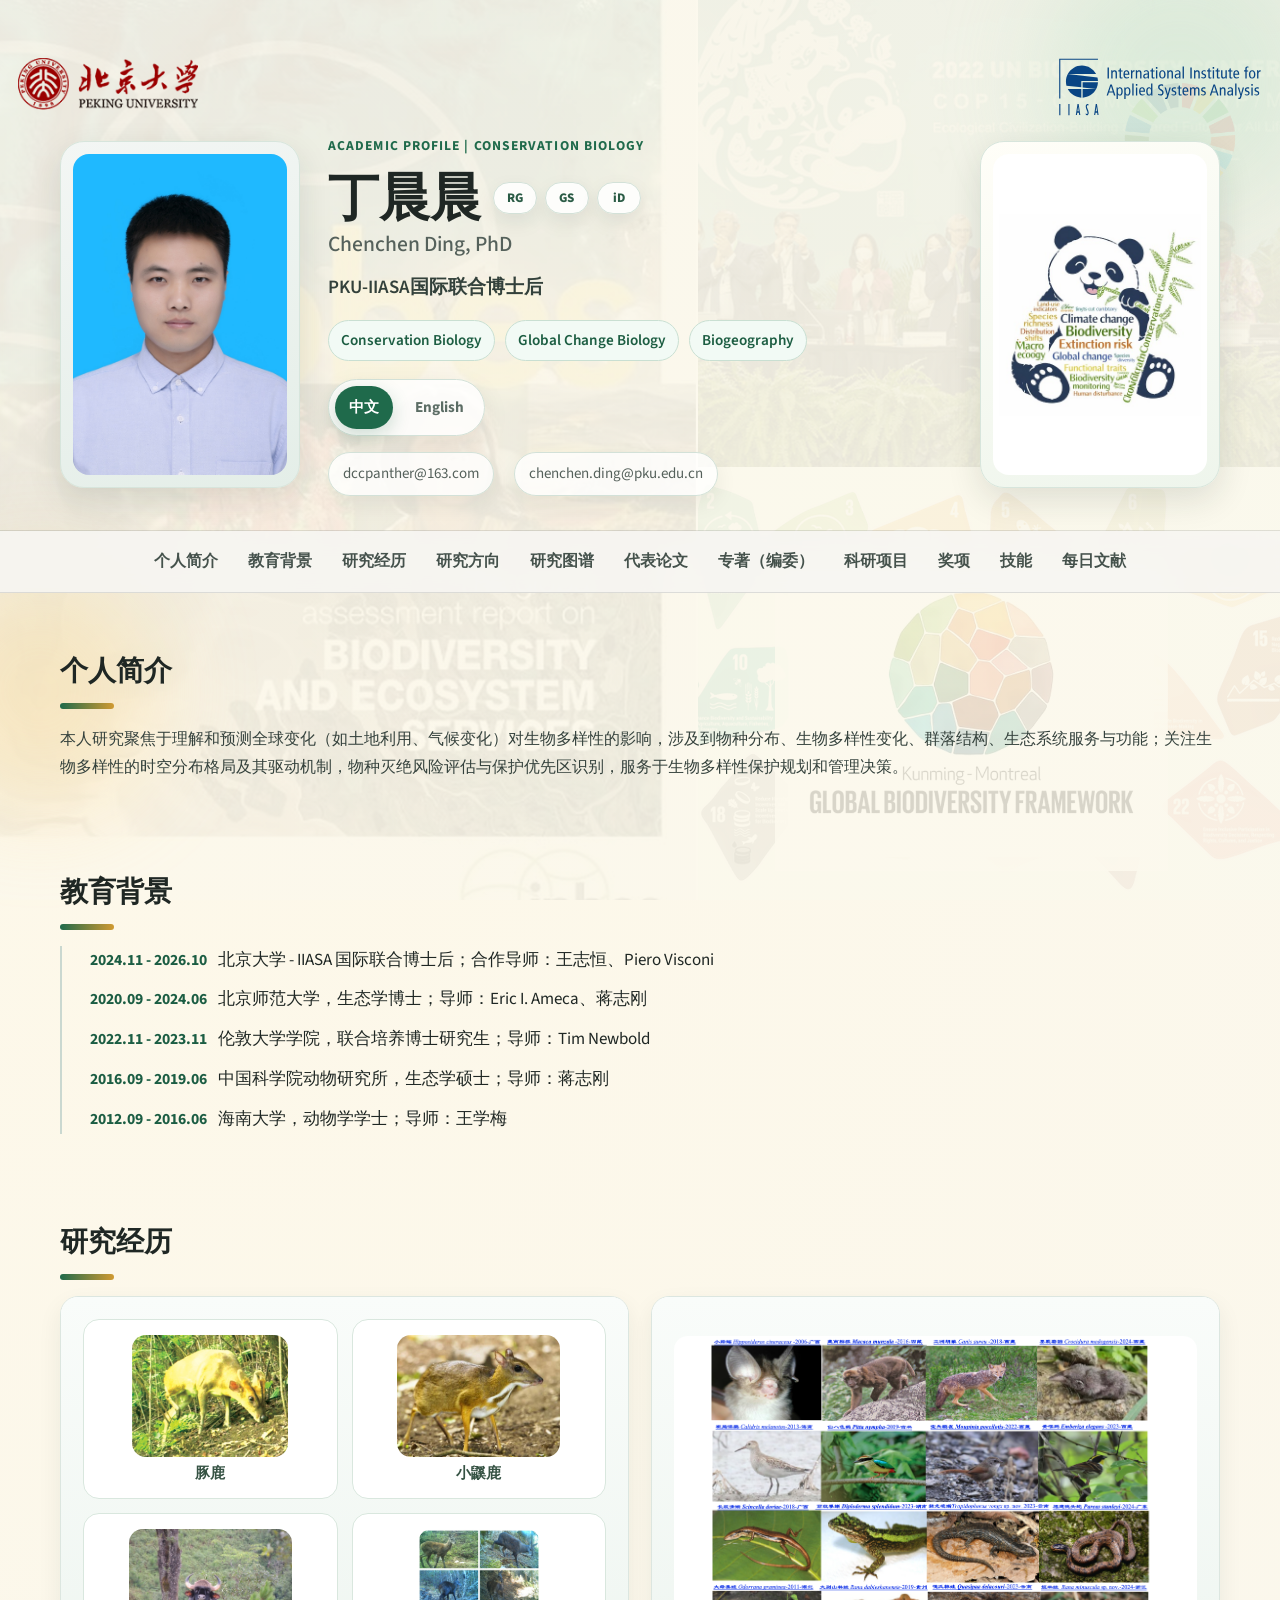
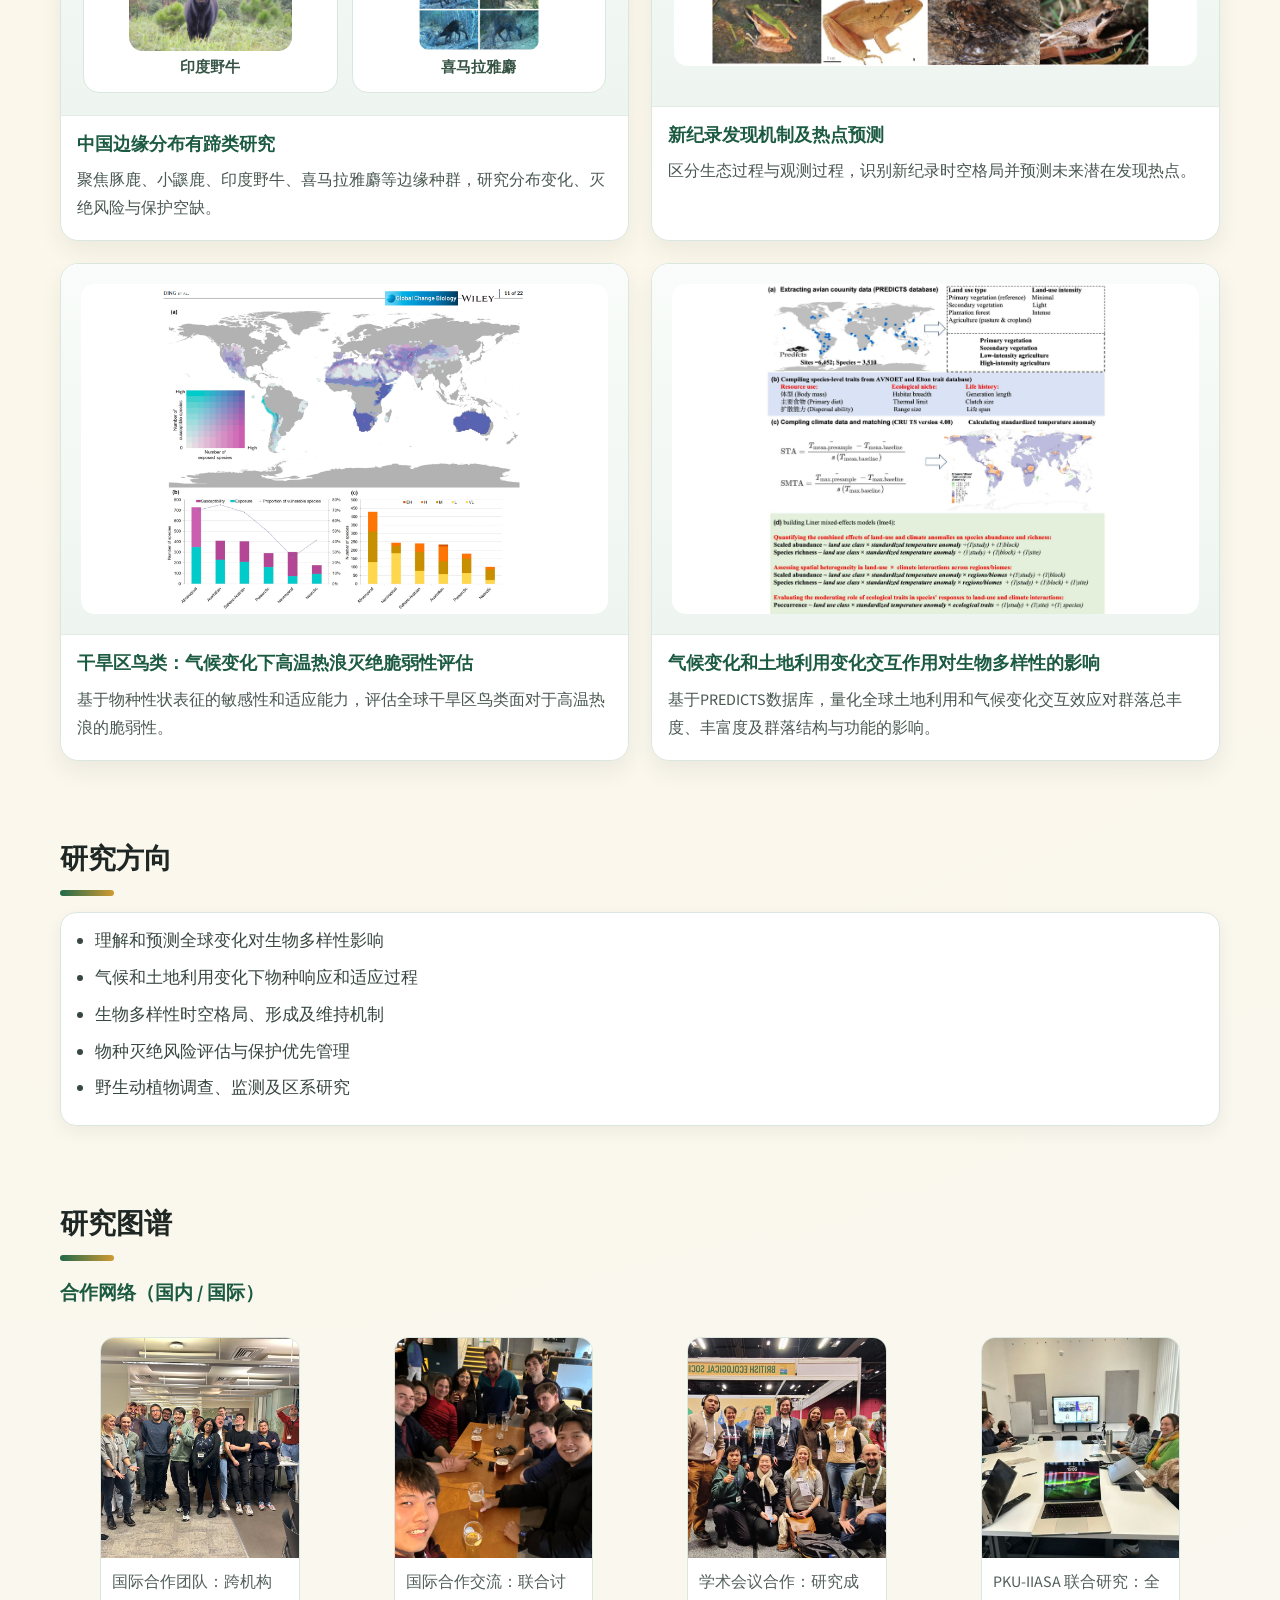
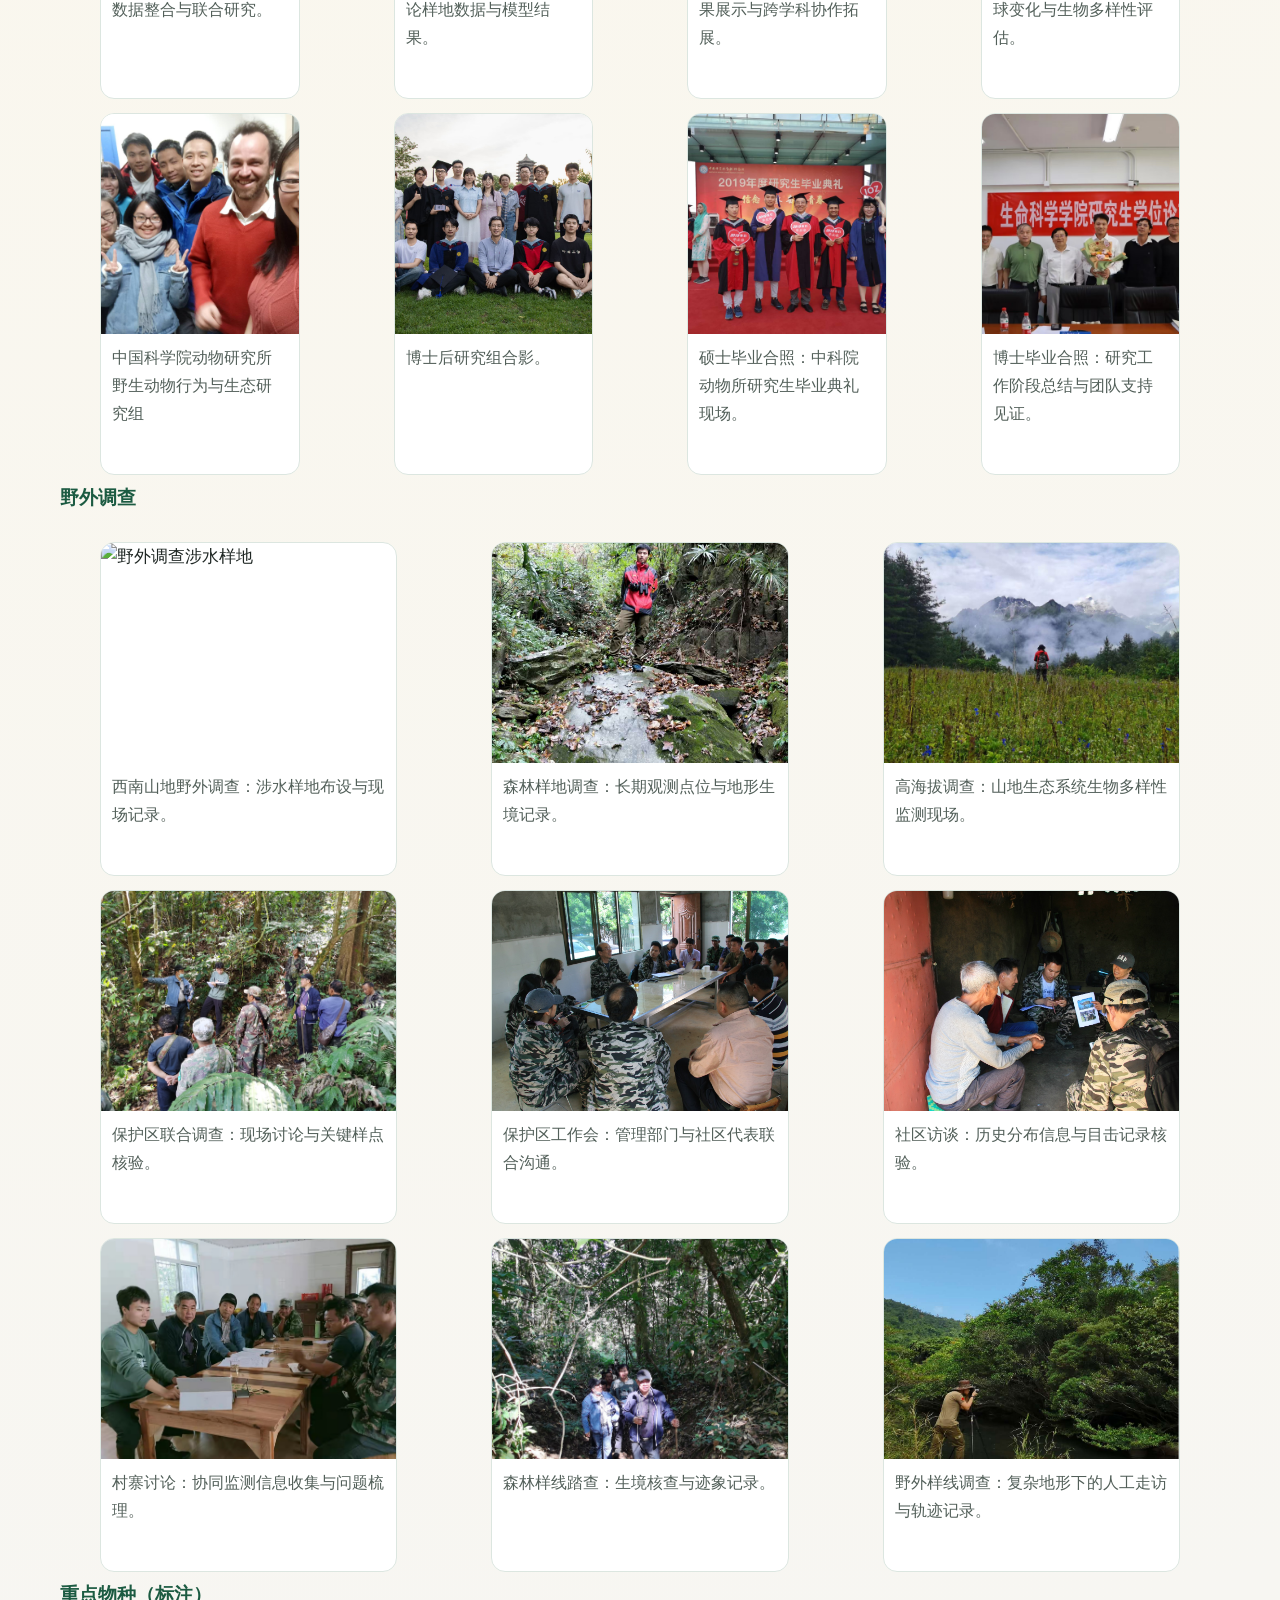
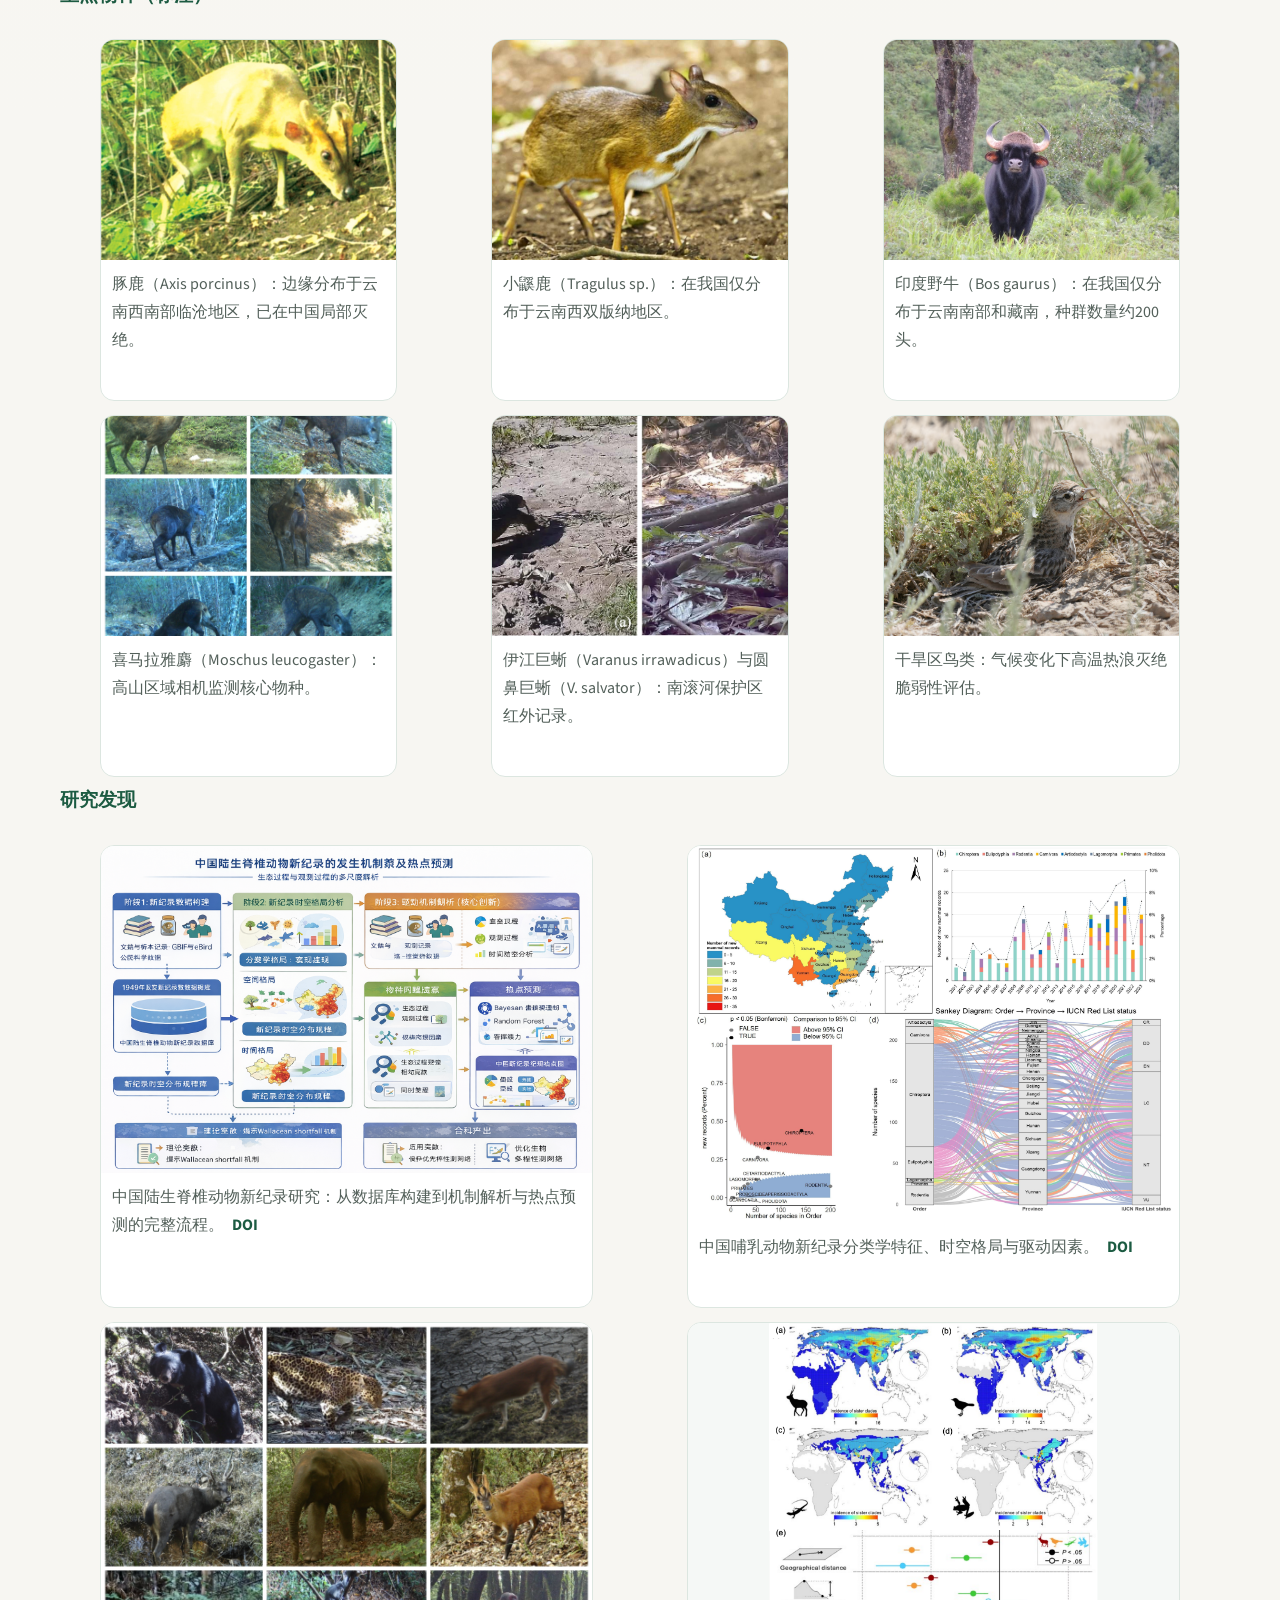
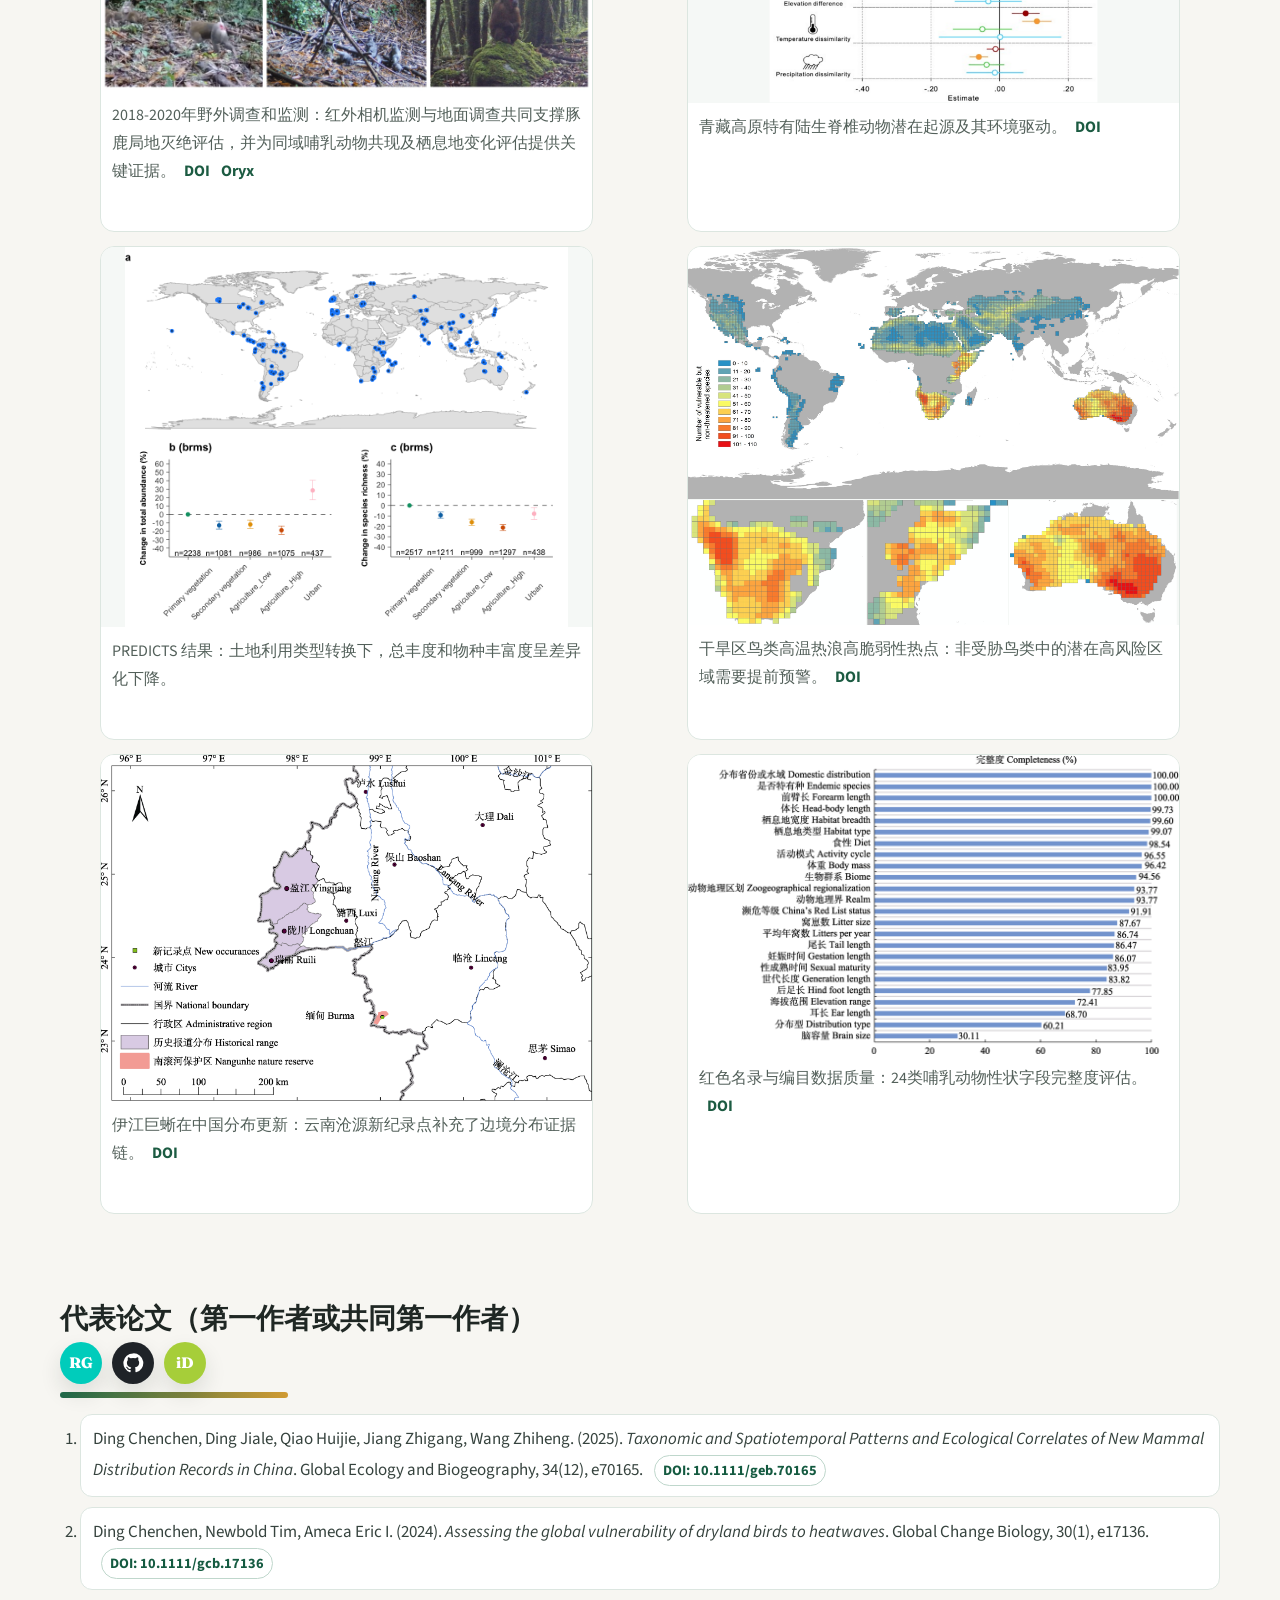
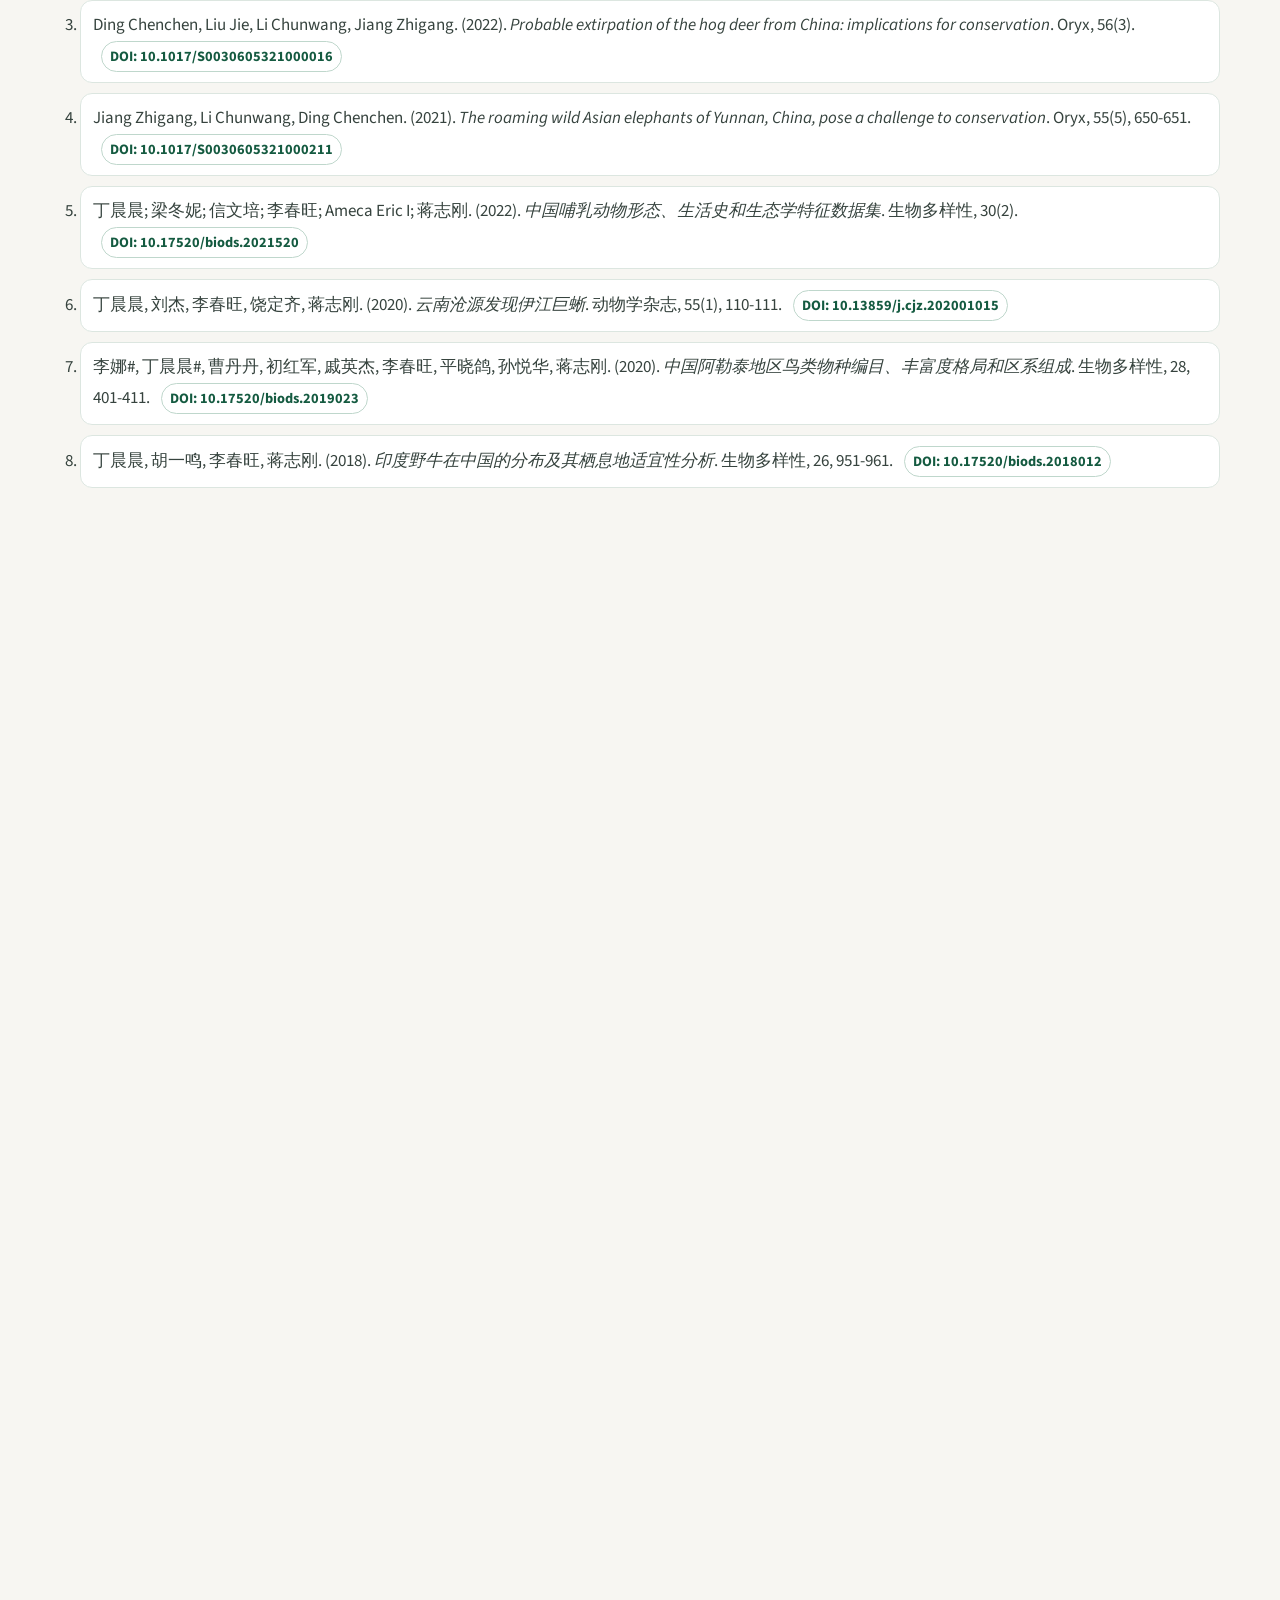
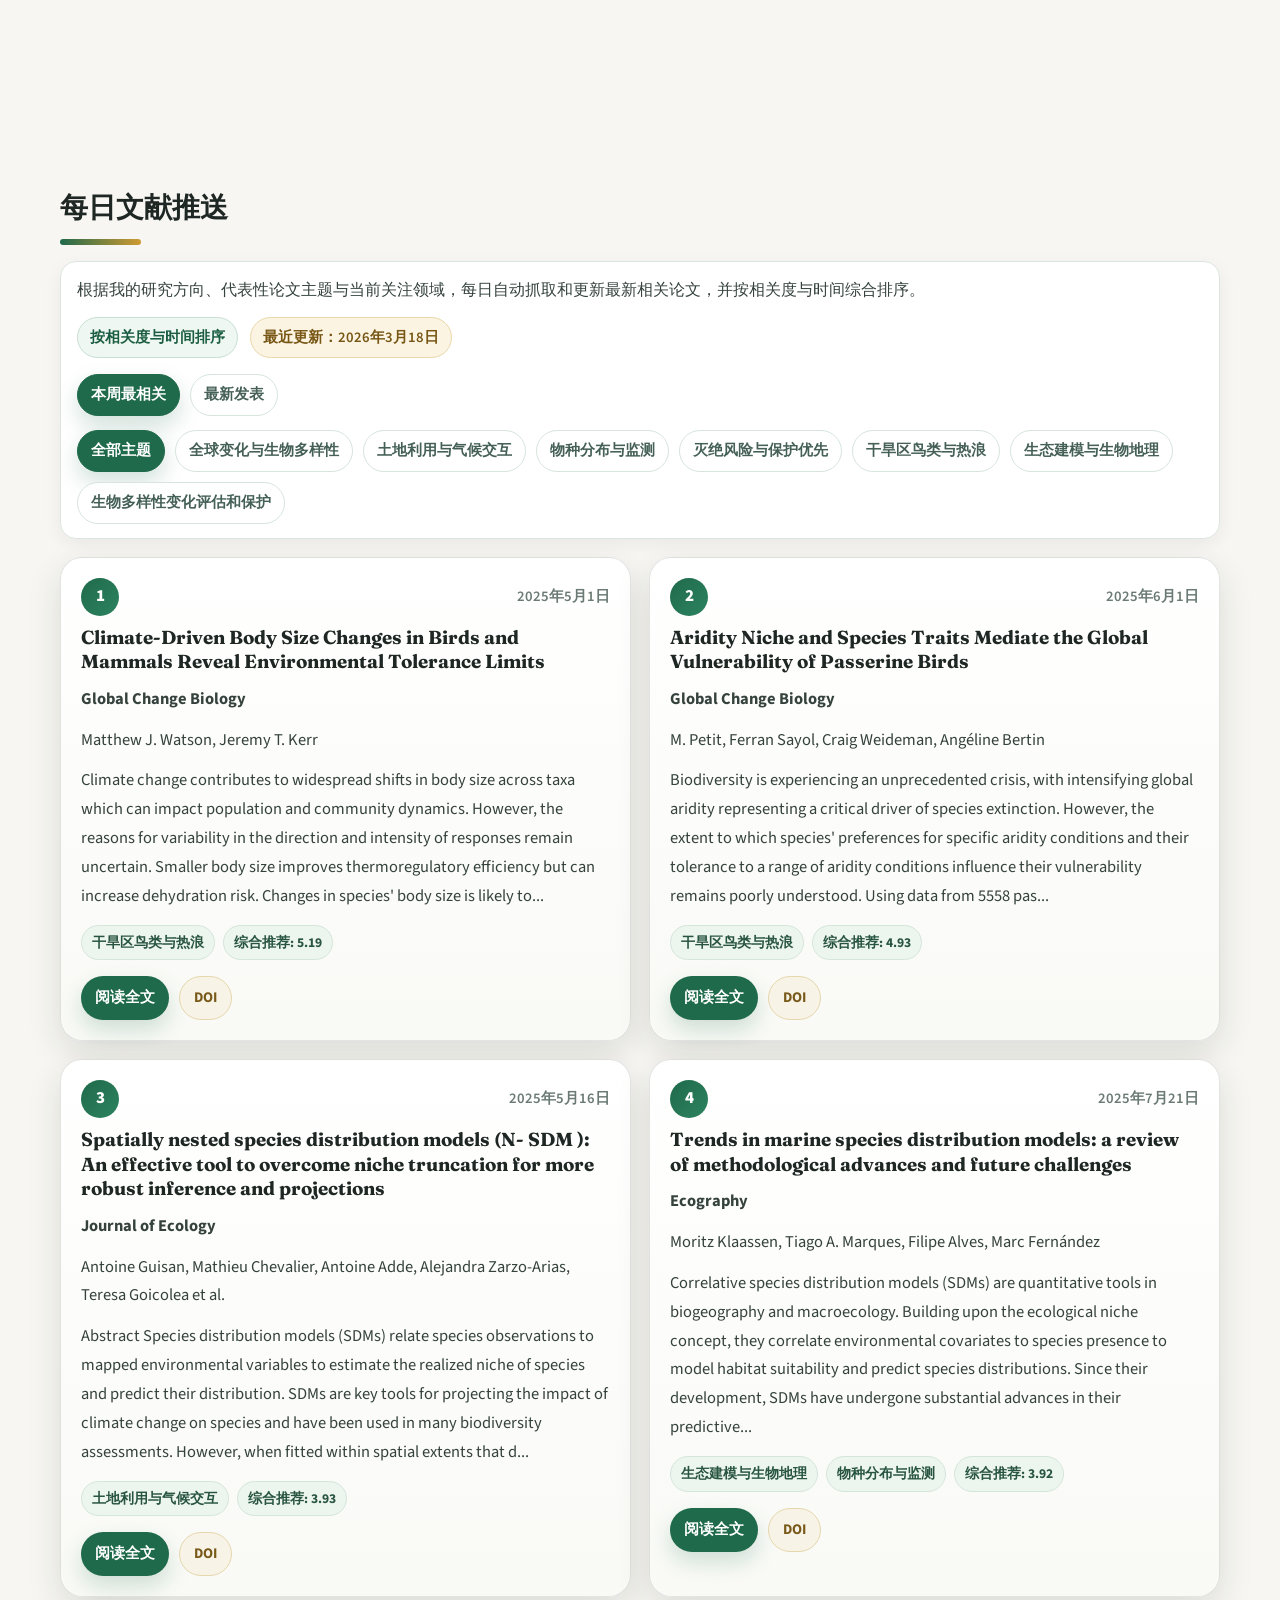
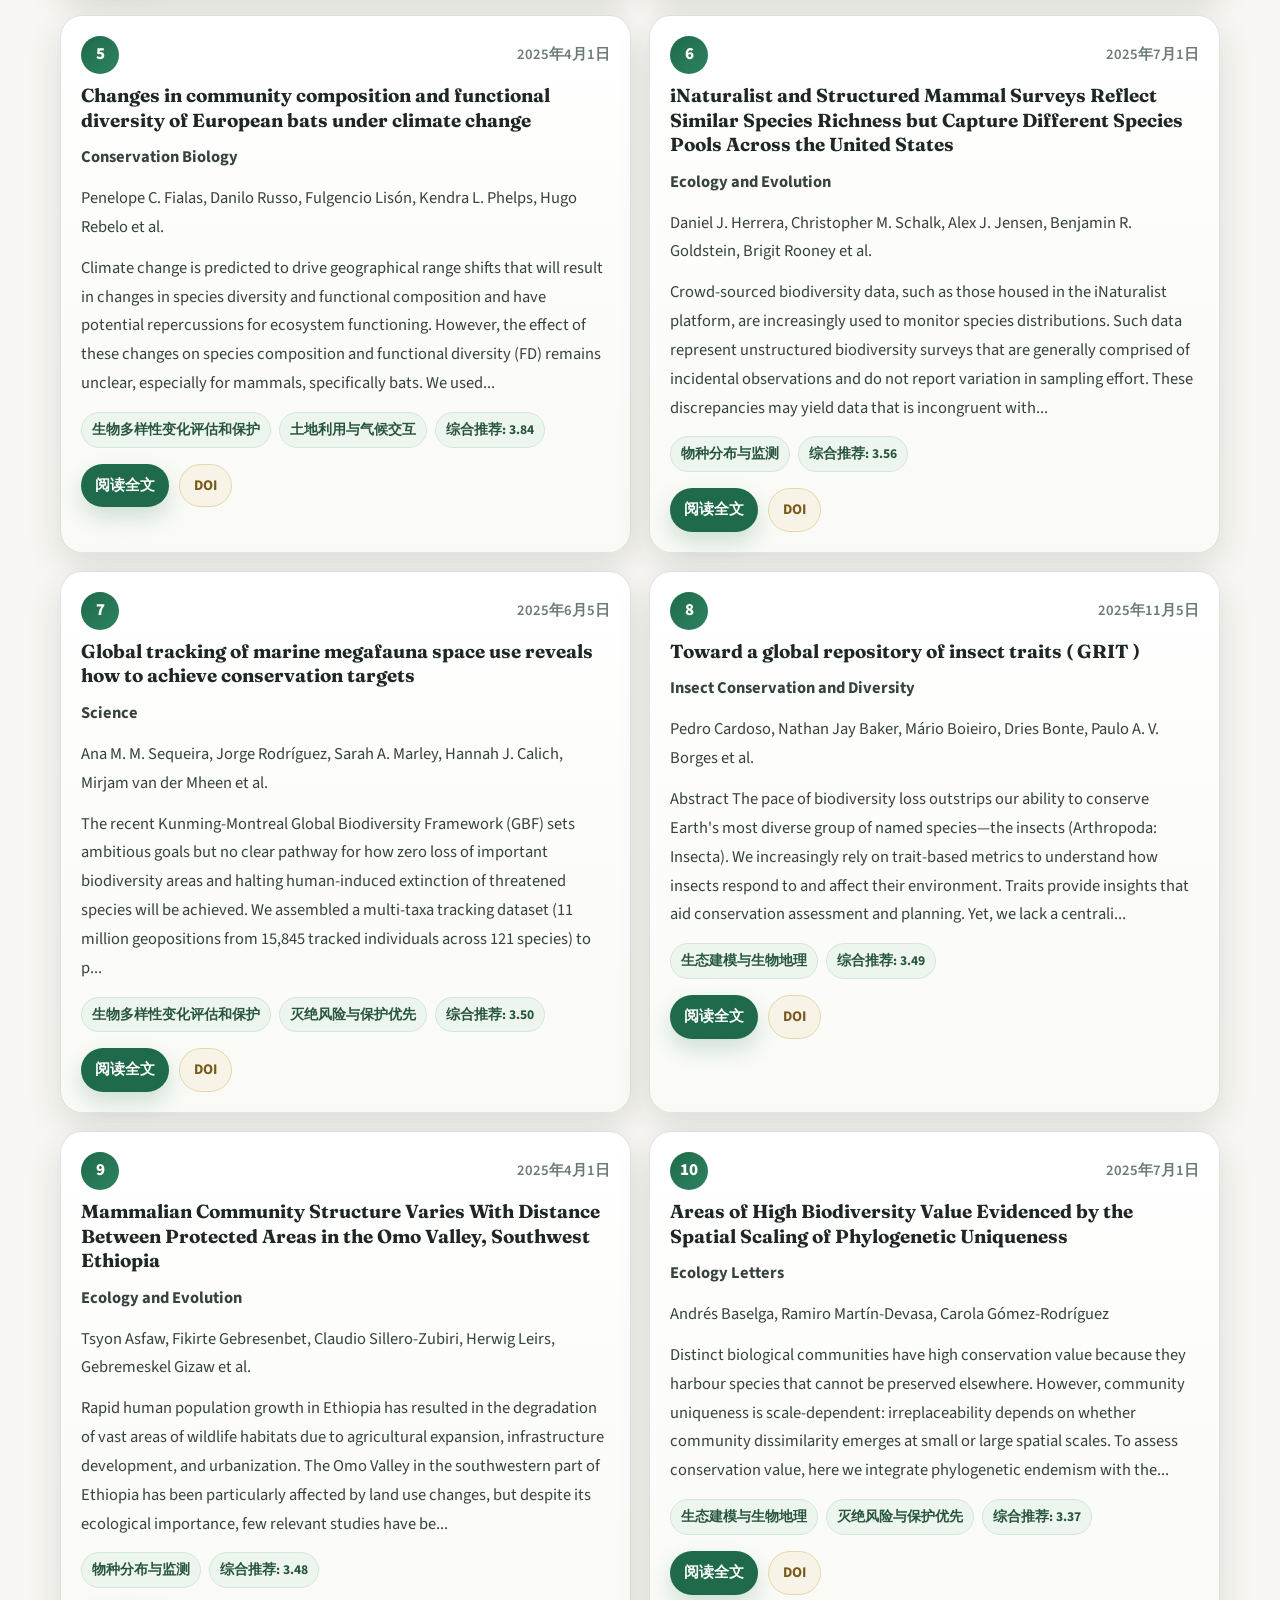
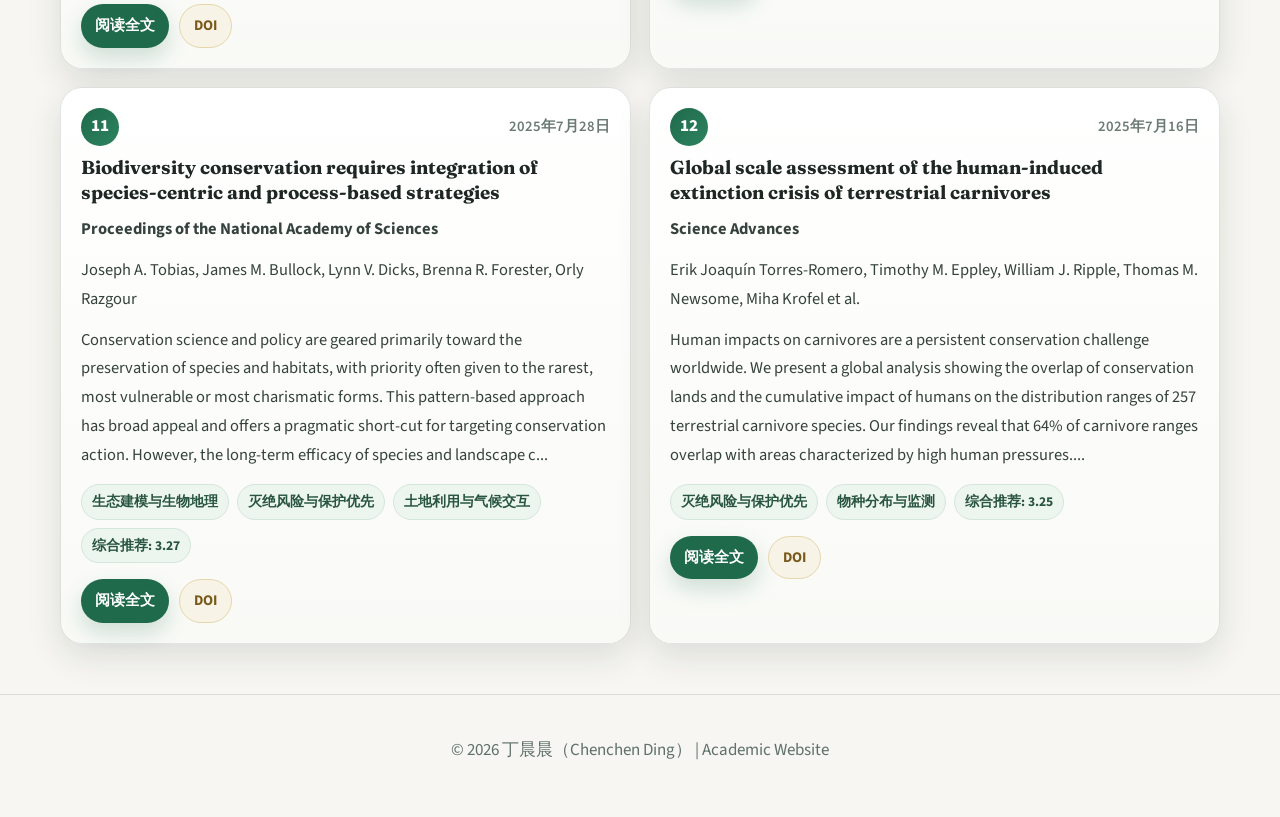
==== index.html @ 866e0fba "Update hero eyebrow wording" ====
<!doctype html>
<html lang="zh-CN">
<head>
  <meta charset="utf-8" />
  <meta name="viewport" content="width=device-width, initial-scale=1" />
  <title>丁晨晨 | Chenchen Ding, PhD</title>
  <meta name="description" content="丁晨晨（Chenchen Ding）个人学术主页：教育背景、研究经历、研究方向、研究图谱、代表论文与科研项目。" />
  <meta name="robots" content="index,follow,max-image-preview:large" />
  <link rel="canonical" href="https://dingchenchen6.github.io/chenchen-ding/" />
  <meta property="og:type" content="website" />
  <meta property="og:title" content="丁晨晨 | Chenchen Ding, PhD" />
  <meta property="og:description" content="丁晨晨（Chenchen Ding）个人学术主页：教育背景、研究经历、研究方向、研究图谱、代表论文与科研项目。" />
  <meta property="og:url" content="https://dingchenchen6.github.io/chenchen-ding/" />
  <meta property="og:image" content="https://dingchenchen6.github.io/chenchen-ding/assets/images/profile.jpg" />
  <meta name="twitter:card" content="summary_large_image" />
  <meta name="twitter:title" content="丁晨晨 | Chenchen Ding, PhD" />
  <meta name="twitter:description" content="丁晨晨（Chenchen Ding）个人学术主页：教育背景、研究经历、研究方向、研究图谱、代表论文与科研项目。" />
  <meta name="twitter:image" content="https://dingchenchen6.github.io/chenchen-ding/assets/images/profile.jpg" />
  <link rel="preconnect" href="https://fonts.googleapis.com" />
  <link rel="preconnect" href="https://fonts.gstatic.com" crossorigin />
  <link href="https://fonts.googleapis.com/css2?family=Fraunces:opsz,wght@9..144,500;9..144,700&family=Source+Sans+3:wght@400;500;600;700&display=swap" rel="stylesheet" />
  <link rel="stylesheet" href="style.css" />
  <script type="application/ld+json">
    {
      "@context": "https://schema.org",
      "@type": "Person",
      "name": "Chenchen Ding",
      "alternateName": "丁晨晨",
      "url": "https://dingchenchen6.github.io/chenchen-ding/",
      "image": "https://dingchenchen6.github.io/chenchen-ding/assets/images/profile.jpg",
      "jobTitle": "PKU-IIASA International Postdoctoral Fellow",
      "sameAs": [
        "https://github.com/dingchenchen6",
        "https://orcid.org/0000-0001-6706-7996",
        "https://iiasa.ac.at/staff/chenchen-ding"
      ]
    }
  </script>
</head>
<body>
  <div class="bg-orb orb-a"></div>
  <div class="bg-orb orb-b"></div>

  <header class="hero" id="top">
    <div class="hero-topbar">
      <img class="hero-corner-logo hero-logo-pku" src="assets/images/hero/pku-logo-mobile.png" alt="北京大学" loading="lazy" />
      <img class="hero-corner-logo hero-logo-iiasa" src="assets/images/hero/iiasa-logo-official.svg" alt="IIASA" loading="lazy" />
    </div>
    <div class="container hero-grid">
      <div class="hero-photo-wrap reveal">
        <img src="assets/images/profile.jpg" alt="丁晨晨个人照片" class="hero-photo" />
      </div>
      <div class="hero-main reveal">
        <p class="eyebrow">Academic Profile | Conservation Biology</p>
        <h1>
          <span class="hero-name-row">
            丁晨晨
            <span class="hero-inline-links" aria-label="Academic profiles">
              <a class="hero-inline-link" href="https://www.researchgate.net/search/researcher?q=Chenchen%20Ding" target="_blank" rel="noopener" aria-label="ResearchGate">RG</a>
              <a class="hero-inline-link" href="https://scholar.google.com/citations?view_op=search_authors&mauthors=Chenchen+Ding" target="_blank" rel="noopener" aria-label="Google Scholar">GS</a>
              <a class="hero-inline-link" href="https://orcid.org/0000-0001-6706-7996" target="_blank" rel="noopener" aria-label="ORCID">iD</a>
            </span>
          </span>
          <span>Chenchen Ding, PhD</span>
        </h1>
        <p class="lead">PKU-IIASA国际联合博士后</p>
        <div class="chips">
          <span>Conservation Biology</span>
          <span>Global Change Biology</span>
          <span>Biogeography</span>
        </div>
        <div class="lang-switch" aria-label="Language switch">
          <button type="button" class="lang-btn is-active" data-lang="zh">中文</button>
          <button type="button" class="lang-btn" data-lang="en">English</button>
        </div>
        <div class="contacts" aria-label="Contact emails">
          <a href="mailto:dccpanther@163.com">dccpanther@163.com</a>
          <a href="mailto:chenchen.ding@pku.edu.cn">chenchen.ding@pku.edu.cn</a>
        </div>
      </div>
      <div class="hero-panda-wrap reveal">
        <img src="assets/images/hero/panda-wordcloud.jpg" alt="熊猫生物多样性词云" class="hero-panda" />
      </div>
    </div>
  </header>

  <nav class="nav">
    <a href="#about">个人简介</a>
    <a href="#education">教育背景</a>
    <a href="#experience">研究经历</a>
    <a href="#research">研究方向</a>
    <a href="#atlas">研究图谱</a>
    <a href="#papers">代表论文</a>
    <a href="#books">专著（编委）</a>
    <a href="#projects">科研项目</a>
    <a href="#awards">奖项</a>
    <a href="#skills">技能</a>
    <a href="#watch">每日文献</a>
  </nav>

  <main class="container">
    <section id="about" class="section reveal">
      <h2>个人简介</h2>
      <p>
        本人研究聚焦于理解和预测全球变化（如土地利用、气候变化）对生物多样性的影响，涉及到物种分布、生物多样性变化、群落结构、生态系统服务与功能；
        关注生物多样性的时空分布格局及其驱动机制，物种灭绝风险评估与保护优先区识别，服务于生物多样性保护规划和管理决策。
      </p>
    </section>

    <section id="education" class="section reveal">
      <h2>教育背景</h2>
      <ul class="timeline">
        <li>
          <span>2024.11 - 2026.10</span>
          北京大学 - IIASA 国际联合博士后；合作导师：王志恒、Piero Visconi
        </li>
        <li><span>2020.09 - 2024.06</span> 北京师范大学，生态学博士；导师：Eric I. Ameca、蒋志刚</li>
        <li><span>2022.11 - 2023.11</span> 伦敦大学学院，联合培养博士研究生；导师：Tim Newbold</li>
        <li><span>2016.09 - 2019.06</span> 中国科学院动物研究所，生态学硕士；导师：蒋志刚</li>
        <li><span>2012.09 - 2016.06</span> 海南大学，动物学学士；导师：王学梅</li>
      </ul>
    </section>

    <section id="experience" class="section reveal">
	      <h2>研究经历</h2>
	      <div class="experience-grid">
	        <article class="exp-card exp-card-species">
	          <div class="exp-card-media exp-species-grid">
	            <figure class="exp-species-tile">
	              <img src="assets/images/atlas/species-hogdeer-camera.jpg" alt="豚鹿" loading="lazy" />
	              <figcaption>豚鹿</figcaption>
	            </figure>
	            <figure class="exp-species-tile">
	              <img src="assets/images/atlas/species-mousedeer-updated.png" alt="小鼷鹿" loading="lazy" />
	              <figcaption>小鼷鹿</figcaption>
	            </figure>
	            <figure class="exp-species-tile">
	              <img src="assets/images/atlas/species-gaur.jpg" alt="印度野牛" loading="lazy" />
	              <figcaption>印度野牛</figcaption>
	            </figure>
	            <figure class="exp-species-tile">
	              <img src="assets/images/atlas/species-himalayan-muskdeer.jpg" alt="喜马拉雅麝" loading="lazy" />
	              <figcaption>喜马拉雅麝</figcaption>
	            </figure>
	          </div>
	          <div class="exp-card-copy">
	            <h3>中国边缘分布有蹄类研究</h3>
	            <p>聚焦豚鹿、小鼷鹿、印度野牛、喜马拉雅麝等边缘种群，研究分布变化、灭绝风险与保护空缺。</p>
	          </div>
	        </article>
	        <article class="exp-card exp-card-feature">
	          <div class="exp-card-media">
	            <img src="assets/images/atlas/chart-four-classes-newrecord-collage.png" alt="中国陆生脊椎动物四大类群代表性新纪录物种" loading="lazy" />
	          </div>
	          <div class="exp-card-copy">
	            <h3>新纪录发现机制及热点预测</h3>
	            <p>区分生态过程与观测过程，识别新纪录时空格局并预测未来潜在发现热点。</p>
	          </div>
	        </article>
	        <article class="exp-card">
	          <div class="exp-card-media">
	            <img src="assets/images/atlas/chart-dryland-birds-geb.png" alt="干旱区鸟类热浪脆弱性研究结果图" loading="lazy" />
	          </div>
	          <div class="exp-card-copy">
	            <h3>干旱区鸟类：气候变化下高温热浪灭绝脆弱性评估</h3>
	            <p>基于物种性状表征的敏感性和适应能力，评估全球干旱区鸟类面对于高温热浪的脆弱性。</p>
	          </div>
	        </article>
	        <article class="exp-card">
	          <div class="exp-card-media">
	            <img src="assets/images/atlas/chart-predicts-technical.jpg" alt="PREDICTS 技术路线图" loading="lazy" />
	          </div>
	          <div class="exp-card-copy">
	            <h3>气候变化和土地利用变化交互作用对生物多样性的影响</h3>
	            <p>基于PREDICTS数据库，量化全球土地利用和气候变化交互效应对群落总丰度、丰富度及群落结构与功能的影响。</p>
	          </div>
	        </article>
      </div>
    </section>

    <section id="research" class="section reveal">
      <h2>研究方向</h2>
      <div class="card">
        <ul class="research-points">
          <li>理解和预测全球变化对生物多样性影响</li>
          <li>气候和土地利用变化下物种响应和适应过程</li>
          <li>生物多样性时空格局、形成及维持机制</li>
          <li>物种灭绝风险评估与保护优先管理</li>
          <li>野生动植物调查、监测及区系研究</li>
        </ul>
      </div>
    </section>

	    <section id="atlas" class="section reveal">
	      <h2>研究图谱</h2>
	      <div class="atlas-group">
        <h3>合作网络（国内 / 国际）</h3>
        <div class="atlas-grid atlas-grid-collab">
          <figure class="atlas-item"><img src="assets/images/atlas/collab-uk-team.jpg" alt="国际合作团队" loading="lazy" /><figcaption>国际合作团队：跨机构数据整合与联合研究。</figcaption></figure>
          <figure class="atlas-item"><img src="assets/images/atlas/collab-uk-pub.jpg" alt="国际合作交流" loading="lazy" /><figcaption>国际合作交流：联合讨论样地数据与模型结果。</figcaption></figure>
          <figure class="atlas-item"><img src="assets/images/atlas/collab-bes-conference.jpg" alt="学术会议合作" loading="lazy" /><figcaption>学术会议合作：研究成果展示与跨学科协作拓展。</figcaption></figure>
          <figure class="atlas-item"><img src="assets/images/atlas/collab-pku-iiasa-268772.jpg" alt="PKU-IIASA合作" loading="lazy" /><figcaption>PKU-IIASA 联合研究：全球变化与生物多样性评估。</figcaption></figure>
          <figure class="atlas-item"><img src="assets/images/atlas/collab-lina.png" alt="李娜合作交流" loading="lazy" /><figcaption>中国科学院动物研究所野生动物行为与生态研究组</figcaption></figure>
          <figure class="atlas-item"><img src="assets/images/atlas/collab-graduation-e572c.jpg" alt="博士后研究组合影" loading="lazy" /><figcaption>博士后研究组合影。</figcaption></figure>
          <figure class="atlas-item"><img src="assets/images/atlas/collab-ioz-master-graduation.jpg" alt="硕士毕业合照" loading="lazy" /><figcaption>硕士毕业合照：中科院动物所研究生毕业典礼现场。</figcaption></figure>
          <figure class="atlas-item"><img src="assets/images/atlas/collab-pku-defense-b506d0.jpg" alt="博士毕业合照" loading="lazy" /><figcaption>博士毕业合照：研究工作阶段总结与团队支持见证。</figcaption></figure>
        </div>
      </div>

      <div class="atlas-group">
        <h3>野外调查</h3>
        <div class="atlas-grid atlas-grid-photo">
          <figure class="atlas-item"><img src="assets/images/atlas/field-river-crossing.jpg" alt="野外调查涉水样地" loading="lazy" /><figcaption>西南山地野外调查：涉水样地布设与现场记录。</figcaption></figure>
          <figure class="atlas-item"><img src="assets/images/atlas/field-forest-portrait.jpg" alt="森林样地调查" loading="lazy" /><figcaption>森林样地调查：长期观测点位与地形生境记录。</figcaption></figure>
          <figure class="atlas-item"><img src="assets/images/atlas/field-alpine.jpg" alt="高海拔调查" loading="lazy" /><figcaption>高海拔调查：山地生态系统生物多样性监测现场。</figcaption></figure>
          <figure class="atlas-item"><img src="assets/images/atlas/field-hogdeer-joint-forest.jpg" alt="保护区联合调查" loading="lazy" /><figcaption>保护区联合调查：现场讨论与关键样点核验。</figcaption></figure>
          <figure class="atlas-item"><img src="assets/images/atlas/field-hogdeer-workshop.jpg" alt="保护区工作会" loading="lazy" /><figcaption>保护区工作会：管理部门与社区代表联合沟通。</figcaption></figure>
          <figure class="atlas-item"><img src="assets/images/atlas/field-hogdeer-village-interview.jpg" alt="社区访谈" loading="lazy" /><figcaption>社区访谈：历史分布信息与目击记录核验。</figcaption></figure>
          <figure class="atlas-item"><img src="assets/images/atlas/field-hogdeer-community-meeting.jpg" alt="村寨讨论" loading="lazy" /><figcaption>村寨讨论：协同监测信息收集与问题梳理。</figcaption></figure>
          <figure class="atlas-item"><img src="assets/images/atlas/field-hogdeer-forest-transect2.jpg" alt="森林样线踏查" loading="lazy" /><figcaption>森林样线踏查：生境核查与迹象记录。</figcaption></figure>
          <figure class="atlas-item"><img src="assets/images/atlas/field-survey-stream.png" alt="野外样线调查" loading="lazy" /><figcaption>野外样线调查：复杂地形下的人工走访与轨迹记录。</figcaption></figure>
        </div>
      </div>

      <div class="atlas-group">
        <h3>重点物种（标注）</h3>
        <div class="atlas-grid atlas-grid-photo">
          <figure class="atlas-item"><img src="assets/images/atlas/species-hogdeer-camera.jpg" alt="豚鹿" loading="lazy" /><figcaption>豚鹿（Axis porcinus）：边缘分布于云南西南部临沧地区，已在中国局部灭绝。</figcaption></figure>
          <figure class="atlas-item"><img src="assets/images/atlas/species-mousedeer-updated.png" alt="小鼷鹿" loading="lazy" /><figcaption>小鼷鹿（Tragulus sp.）：在我国仅分布于云南西双版纳地区。</figcaption></figure>
          <figure class="atlas-item"><img src="assets/images/atlas/species-gaur.jpg" alt="印度野牛" loading="lazy" /><figcaption>印度野牛（Bos gaurus）：在我国仅分布于云南南部和藏南，种群数量约200头。</figcaption></figure>
          <figure class="atlas-item"><img src="assets/images/atlas/species-himalayan-muskdeer.jpg" alt="喜马拉雅麝" loading="lazy" /><figcaption>喜马拉雅麝（Moschus leucogaster）：高山区域相机监测核心物种。</figcaption></figure>
          <figure class="atlas-item"><img src="assets/images/atlas/species-varanus-cangyuan.jpg" alt="伊江巨蜥与圆鼻巨蜥红外照片" loading="lazy" /><figcaption>伊江巨蜥（Varanus irrawadicus）与圆鼻巨蜥（V. salvator）：南滚河保护区红外记录。</figcaption></figure>
          <figure class="atlas-item"><img src="assets/images/atlas/species-dryland-bird.jpg" alt="干旱区鸟类" loading="lazy" /><figcaption>干旱区鸟类：气候变化下高温热浪灭绝脆弱性评估。</figcaption></figure>
        </div>
      </div>

      <div class="atlas-group">
        <h3>研究发现</h3>
        <div class="atlas-grid atlas-grid-results">
          <figure class="atlas-item"><a href="https://doi.org/10.1111/geb.70165" target="_blank" rel="noopener"><img src="assets/images/atlas/chart-newrecord-workflow.png" alt="新纪录机制框架" loading="lazy" /></a><figcaption>中国陆生脊椎动物新纪录研究：从数据库构建到机制解析与热点预测的完整流程。<a href="https://doi.org/10.1111/geb.70165" target="_blank" rel="noopener">DOI</a></figcaption></figure>
          <figure class="atlas-item"><a href="https://doi.org/10.1111/geb.70165" target="_blank" rel="noopener"><img src="assets/images/atlas/chart-geb-mammal-newrecords-china.jpg" alt="GEB中国哺乳动物新纪录结果图" loading="lazy" /></a><figcaption>中国哺乳动物新纪录分类学特征、时空格局与驱动因素。<a href="https://doi.org/10.1111/geb.70165" target="_blank" rel="noopener">DOI</a></figcaption></figure>
          <figure class="atlas-item"><a href="https://doi.org/10.1017/S0030605321000016" target="_blank" rel="noopener"><img src="assets/images/atlas/camera-grid-206666.jpg" alt="九宫格物种红外记录图" loading="lazy" /></a><figcaption>2018-2020年野外调查和监测：红外相机监测与地面调查共同支撑豚鹿局地灭绝评估，并为同域哺乳动物共现及栖息地变化评估提供关键证据。<a href="https://doi.org/10.1017/S0030605321000016" target="_blank" rel="noopener">DOI</a> <a href="https://www.oryxthejournal.org/blog/author/chenchen-ding/" target="_blank" rel="noopener">Oryx</a></figcaption></figure>
          <figure class="atlas-item"><a href="https://doi.org/10.1111/geb.70165" target="_blank" rel="noopener"><img src="assets/images/atlas/chart-qtp-vertebrate-origin-drivers.png" alt="青藏高原特有陆生脊椎动物潜在起源及其环境驱动" loading="lazy" /></a><figcaption>青藏高原特有陆生脊椎动物潜在起源及其环境驱动。<a href="https://doi.org/10.1111/geb.70165" target="_blank" rel="noopener">DOI</a></figcaption></figure>
          <figure class="atlas-item"><img src="assets/images/atlas/chart-predicts-sites-effects.png" alt="PREDICTS全球样地与效应估计" loading="lazy" /><figcaption>PREDICTS 结果：土地利用类型转换下，总丰度和物种丰富度呈差异化下降。</figcaption></figure>
          <figure class="atlas-item"><a href="https://doi.org/10.1111/gcb.17136" target="_blank" rel="noopener"><img src="assets/images/atlas/chart-heatwave-hotspots.png" alt="干旱区鸟类高温热浪高脆弱性热点" loading="lazy" /></a><figcaption>干旱区鸟类高温热浪高脆弱性热点：非受胁鸟类中的潜在高风险区域需要提前预警。<a href="https://doi.org/10.1111/gcb.17136" target="_blank" rel="noopener">DOI</a></figcaption></figure>
          <figure class="atlas-item"><a href="https://doi.org/10.13859/j.cjz.202001015" target="_blank" rel="noopener"><img src="assets/images/atlas/chart-varanus-range-cangyuan.png" alt="伊江巨蜥分布图" loading="lazy" /></a><figcaption>伊江巨蜥在中国分布更新：云南沧源新纪录点补充了边境分布证据链。<a href="https://doi.org/10.13859/j.cjz.202001015" target="_blank" rel="noopener">DOI</a></figcaption></figure>
          <figure class="atlas-item"><a href="https://doi.org/10.17520/biods.2021520" target="_blank" rel="noopener"><img src="assets/images/atlas/chart-redlist-catalog-completeness.png" alt="红色名录与编目完整度" loading="lazy" /></a><figcaption>红色名录与编目数据质量：24类哺乳动物性状字段完整度评估。<a href="https://doi.org/10.17520/biods.2021520" target="_blank" rel="noopener">DOI</a></figcaption></figure>
        </div>
      </div>
    </section>

    <section id="papers" class="section reveal">
      <h2 class="papers-heading">
        <span>代表论文（第一作者或共同第一作者）</span>
        <span class="profile-links" aria-label="学术主页链接">
          <a class="profile-link profile-link-researchgate" href="https://www.researchgate.net/search/researcher?q=Chenchen%20Ding" target="_blank" rel="noopener" aria-label="ResearchGate">
            <span>RG</span>
          </a>
          <a class="profile-link profile-link-github" href="https://github.com/dingchenchen6" target="_blank" rel="noopener" aria-label="GitHub">
            <svg viewBox="0 0 24 24" aria-hidden="true">
              <path d="M12 1.5a10.5 10.5 0 0 0-3.32 20.46c.53.1.72-.23.72-.52v-1.84c-2.93.64-3.55-1.24-3.55-1.24-.48-1.22-1.18-1.55-1.18-1.55-.97-.66.08-.65.08-.65 1.07.08 1.63 1.09 1.63 1.09.95 1.63 2.49 1.16 3.1.89.1-.69.37-1.16.67-1.43-2.34-.27-4.8-1.17-4.8-5.19 0-1.15.41-2.08 1.08-2.81-.11-.26-.47-1.36.1-2.83 0 0 .88-.28 2.89 1.07a10 10 0 0 1 5.26 0c2-1.35 2.88-1.07 2.88-1.07.57 1.47.21 2.57.1 2.83.67.73 1.08 1.66 1.08 2.81 0 4.03-2.46 4.92-4.8 5.18.38.33.71.98.71 1.98v2.94c0 .29.19.62.73.52A10.5 10.5 0 0 0 12 1.5Z"/>
            </svg>
          </a>
          <a class="profile-link profile-link-orcid" href="https://orcid.org/0000-0001-6706-7996" target="_blank" rel="noopener" aria-label="ORCID">
            <span>iD</span>
          </a>
        </span>
      </h2>
      <ol class="pub-list">
        <li>
          Ding Chenchen, Ding Jiale, Qiao Huijie, Jiang Zhigang, Wang Zhiheng. (2025).
          <em>Taxonomic and Spatiotemporal Patterns and Ecological Correlates of New Mammal Distribution Records in China</em>.
          Global Ecology and Biogeography, 34(12), e70165.
          <a href="https://doi.org/10.1111/geb.70165" target="_blank" rel="noopener">DOI: 10.1111/geb.70165</a>
        </li>
        <li>
          Ding Chenchen, Newbold Tim, Ameca Eric I. (2024).
          <em>Assessing the global vulnerability of dryland birds to heatwaves</em>.
          Global Change Biology, 30(1), e17136.
          <a href="https://doi.org/10.1111/gcb.17136" target="_blank" rel="noopener">DOI: 10.1111/gcb.17136</a>
        </li>
        <li>
          Ding Chenchen, Liu Jie, Li Chunwang, Jiang Zhigang. (2022).
          <em>Probable extirpation of the hog deer from China: implications for conservation</em>.
          Oryx, 56(3).
          <a href="https://doi.org/10.1017/S0030605321000016" target="_blank" rel="noopener">DOI: 10.1017/S0030605321000016</a>
        </li>
        <li>
          Jiang Zhigang, Li Chunwang, Ding Chenchen. (2021).
          <em>The roaming wild Asian elephants of Yunnan, China, pose a challenge to conservation</em>. Oryx, 55(5), 650-651.
          <a href="https://doi.org/10.1017/S0030605321000211" target="_blank" rel="noopener">DOI: 10.1017/S0030605321000211</a>
        </li>
	        <li>
	          丁晨晨; 梁冬妮; 信文培; 李春旺; Ameca Eric I; 蒋志刚. (2022).
	          <em>中国哺乳动物形态、生活史和生态学特征数据集</em>. 生物多样性, 30(2).
	          <a href="https://doi.org/10.17520/biods.2021520" target="_blank" rel="noopener">DOI: 10.17520/biods.2021520</a>
	        </li>
	        <li>
	          丁晨晨, 刘杰, 李春旺, 饶定齐, 蒋志刚. (2020).
	          <em>云南沧源发现伊江巨蜥</em>. 动物学杂志, 55(1), 110-111.
	          <a href="https://doi.org/10.13859/j.cjz.202001015" target="_blank" rel="noopener">DOI: 10.13859/j.cjz.202001015</a>
	        </li>
	        <li>
	          李娜#, 丁晨晨#, 曹丹丹, 初红军, 戚英杰, 李春旺, 平晓鸽, 孙悦华, 蒋志刚. (2020).
	          <em>中国阿勒泰地区鸟类物种编目、丰富度格局和区系组成</em>. 生物多样性, 28, 401-411.
	          <a href="https://doi.org/10.17520/biods.2019023" target="_blank" rel="noopener">DOI: 10.17520/biods.2019023</a>
        </li>
        <li>
          丁晨晨, 胡一鸣, 李春旺, 蒋志刚. (2018).
          <em>印度野牛在中国的分布及其栖息地适宜性分析</em>. 生物多样性, 26, 951-961.
          <a href="https://doi.org/10.17520/biods.2018012" target="_blank" rel="noopener">DOI: 10.17520/biods.2018012</a>
        </li>
      </ol>
    </section>

    <section id="books" class="section reveal">
      <h2>专著（编委）</h2>
      <div class="card">
        <p>
          <strong>蒋志刚、周开亚、何锴、丁晨晨、胡一鸣、黄乘明、Alice C. Hughes、姜廷磊、姜广顺、李春旺、李晟、刘洋、石红艳、王旭明、余文华、张礼标（2024）《中国哺乳动物多样性：编目、分布与保护》</strong>（海峡出版社，编委）。
          本人贡献：负责物种分布、生态性状与受威胁因素数据汇集、统计可视化与章节校稿。
        </p>
        <p>
          <strong>《中国生物多样性红色名录：脊椎动物（哺乳动物卷）》</strong>（编委会，2020）。
          本人贡献：参与物种种群分布数据收集、受威胁因素评估及统计绘图。
        </p>
      </div>
    </section>

    <section id="projects" class="section reveal">
      <h2>科研项目</h2>
      <div class="two-col">
        <div class="panel">
          <h3>主持</h3>
          <ul>
            <li>北京市自然科学基金青年C类项目（5264031）：中国脊椎动物新纪录分类学时空格局、驱动机制及热点预测研究（2026.01-2027.12，在研）</li>
            <li>北京大学 PKU-IIASA 国际联合博士后项目：土地利用和气候变化对全球生物多样性的综合影响（2024.11-2026.10，在研）</li>
          </ul>
        </div>
        <div class="panel">
          <h3>参与</h3>
          <ul>
            <li>科技部国家重点研发计划（2022YFF0808402）：气候和土地利用变化对“一体化健康”体系的影响与应对策略（2022.12-2027.11，在研）</li>
          </ul>
        </div>
      </div>
    </section>

    <section id="awards" class="section reveal">
      <h2>奖项</h2>
      <div class="card">
        <ul>
          <li>北京师范大学优秀博士论文（2024）</li>
          <li>国家奖学金（2023-2024）</li>
          <li>中国科学院大学优秀硕士论文（2019）</li>
          <li>中国科学院大学优秀毕业生（2019）</li>
        </ul>
      </div>
    </section>

    <section id="skills" class="section reveal">
      <h2>专业技能</h2>
      <div class="skills">
        <span>R</span>
        <span>Python</span>
        <span>Statistical Analysis &amp; Visualization</span>
        <span>Species Distribution Models</span>
        <span>Systematic Conservation Planning</span>
        <span>Ecological Modelling</span>
        <span>Wildlife Survey &amp; Monitoring</span>
      </div>
    </section>

    <section id="watch" class="section reveal">
      <h2>每日文献推送</h2>
      <div class="card watch-intro-card">
        <p class="watch-intro">
          根据我的研究方向、代表性论文主题与当前关注领域，每日自动抓取和更新最新相关论文，并按相关度与时间综合排序。
        </p>
        <div class="watch-meta-row">
          <span class="watch-badge">按相关度与时间排序</span>
          <span class="watch-updated" data-watch-updated>正在读取最新更新...</span>
        </div>
        <div class="watch-controls" aria-label="Research watch controls">
          <div class="watch-sort" data-watch-sort-group></div>
          <div class="watch-filters" data-watch-filter-group></div>
        </div>
      </div>
      <div id="watchGrid" class="watch-grid" aria-live="polite">
        <article class="watch-card watch-card-placeholder">
          <p>正在准备今日推荐文献...</p>
        </article>
      </div>
    </section>
  </main>

  <footer class="footer">
    <p>© 2026 丁晨晨（Chenchen Ding） | Academic Website</p>
  </footer>

  <script src="lang.js"></script>
  <script src="research-watch.js"></script>
</body>
</html>
---- style.css ----
:root {
  --bg: #f7f6f2;
  --ink: #1f2724;
  --sub: #55615b;
  --brand: #1f6a4b;
  --brand-2: #d09a32;
  --card: #ffffff;
  --line: rgba(31, 39, 36, 0.12);
  --shadow: 0 12px 34px rgba(24, 40, 32, 0.12);
}

* {
  box-sizing: border-box;
}

html,
body {
  margin: 0;
  padding: 0;
}

body {
  font-family: "Source Sans 3", "PingFang SC", "Noto Sans SC", sans-serif;
  font-size: 17px;
  color: var(--ink);
  line-height: 1.75;
  background: radial-gradient(circle at 12% 6%, #fdf8e9 0%, var(--bg) 32%), var(--bg);
}

body::before {
  content: "";
  position: fixed;
  inset: 0;
  z-index: -2;
  pointer-events: none;
  background-image: url("assets/images/bg/bg-ipbes-kmgbf-sdg-composite.png");
  background-size: cover;
  background-repeat: no-repeat;
  background-position: center center;
  opacity: 0.14;
  filter: saturate(0.9) contrast(1.01);
}

img {
  max-width: 100%;
  display: block;
}

.bg-orb {
  position: fixed;
  z-index: -1;
  border-radius: 999px;
  filter: blur(50px);
  opacity: 0.35;
}

.orb-a {
  width: 280px;
  height: 280px;
  background: #b7dfc3;
  top: -60px;
  right: -40px;
}

.orb-b {
  width: 240px;
  height: 240px;
  background: #ffd88a;
  bottom: 10%;
  left: -80px;
}

.container {
  width: min(1160px, calc(100% - 40px));
  margin: 0 auto;
}

.hero {
  padding: 58px 0 34px;
  border-bottom: 1px solid var(--line);
}

.hero-topbar {
  display: flex;
  justify-content: space-between;
  align-items: flex-start;
  gap: 18px;
  width: 100%;
  padding: 0 18px;
  margin-bottom: 18px;
}

.hero-corner-logo {
  flex: 0 0 auto;
  height: auto;
  max-width: 100%;
  object-fit: contain;
}

.hero-logo-pku {
  height: 52px;
  width: auto;
}

.hero-logo-iiasa {
  height: 58px;
  width: auto;
  max-width: min(320px, 42vw);
}

.hero-grid {
  display: grid;
  grid-template-columns: 240px minmax(0, 1fr) 240px;
  gap: 28px;
  align-items: center;
}

.hero-photo-wrap {
  background: linear-gradient(160deg, #f3f6f4, #e4eee8);
  border: 1px solid #d7e5dc;
  border-radius: 24px;
  padding: 12px;
  box-shadow: var(--shadow);
}

.hero-photo {
  width: 100%;
  aspect-ratio: 2 / 3;
  object-fit: cover;
  border-radius: 16px;
}

.hero-panda-wrap {
  background: linear-gradient(160deg, #fffef8, #eef5ec);
  border: 1px solid #d7e5dc;
  border-radius: 24px;
  padding: 12px;
  box-shadow: var(--shadow);
}

.hero-panda {
  width: 100%;
  aspect-ratio: 2 / 3;
  object-fit: contain;
  border-radius: 16px;
  background: #ffffff;
  padding: 6px;
}

.eyebrow {
  margin: 0 0 10px;
  letter-spacing: 0.08em;
  font-size: 0.85rem;
  text-transform: uppercase;
  color: var(--brand);
  font-weight: 700;
}

.hero h1 {
  font-family: "Fraunces", "Source Serif 4", serif;
  margin: 0;
  line-height: 1.12;
  font-size: clamp(2rem, 4.2vw, 3.2rem);
}

.hero-name-row {
  display: inline-flex;
  flex-wrap: wrap;
  align-items: center;
  gap: 12px;
  font-family: inherit;
  font-size: inherit;
  color: inherit;
  margin-top: 0;
}

.hero h1 > span:not(.hero-name-row) {
  display: block;
  font-size: clamp(1.05rem, 1.8vw, 1.35rem);
  font-family: "Source Sans 3", sans-serif;
  color: var(--sub);
  margin-top: 8px;
  font-weight: 500;
}

.hero-inline-links {
  display: inline-flex;
  flex-wrap: wrap;
  gap: 8px;
  transform: translateY(2px);
}

.hero-inline-link {
  display: inline-flex;
  align-items: center;
  justify-content: center;
  min-width: 44px;
  min-height: 32px;
  padding: 4px 10px;
  border-radius: 999px;
  border: 1px solid #d3e1d8;
  background: rgba(255, 255, 255, 0.86);
  color: #2a5b45;
  text-decoration: none;
  font-family: "Source Sans 3", sans-serif;
  font-size: 0.82rem;
  font-weight: 800;
  letter-spacing: 0.02em;
  box-shadow: 0 8px 20px rgba(24, 40, 32, 0.08);
  transition: transform 0.2s ease, box-shadow 0.2s ease, color 0.2s ease, border-color 0.2s ease;
}

.hero-inline-link:hover {
  color: #1f6a4b;
  border-color: #b9d5c5;
  transform: translateY(-1px);
  box-shadow: 0 10px 24px rgba(24, 40, 32, 0.12);
}

.lead {
  margin: 14px 0 0;
  font-size: 1.18rem;
  font-weight: 600;
  color: #33413b;
  max-width: 820px;
}

.chips {
  display: flex;
  flex-wrap: wrap;
  gap: 10px;
  margin-top: 16px;
}

.chips span {
  border: 1px solid #c9dfd2;
  background: #f2faf5;
  color: #1c5d42;
  padding: 6px 12px;
  border-radius: 999px;
  font-size: 0.95rem;
  font-weight: 600;
}

.lang-switch {
  display: inline-flex;
  align-items: center;
  gap: 8px;
  margin-top: 18px;
  padding: 6px;
  border: 1px solid #d3e1d8;
  border-radius: 999px;
  background: rgba(255, 255, 255, 0.82);
  box-shadow: 0 10px 28px rgba(24, 40, 32, 0.08);
}

.lang-btn {
  border: 0;
  background: transparent;
  color: #5c6d65;
  border-radius: 999px;
  padding: 8px 14px;
  font: inherit;
  font-size: 0.95rem;
  font-weight: 700;
  cursor: pointer;
  transition: background-color 0.2s ease, color 0.2s ease, transform 0.2s ease;
}

.lang-btn:hover {
  color: #234d3a;
  transform: translateY(-1px);
}

.lang-btn.is-active {
  background: #1f6a4b;
  color: #ffffff;
  box-shadow: 0 6px 18px rgba(31, 106, 75, 0.22);
}

.contacts {
  margin-top: 16px;
  display: flex;
  flex-wrap: wrap;
  gap: 14px 20px;
}

.contacts a,
.contacts span {
  color: var(--sub);
  font-size: 0.94rem;
  text-decoration: none;
}

.contacts a {
  display: inline-flex;
  align-items: center;
  min-height: 38px;
  padding: 8px 14px;
  border-radius: 999px;
  border: 1px solid #d3e1d8;
  background: rgba(255, 255, 255, 0.78);
  box-shadow: 0 8px 22px rgba(24, 40, 32, 0.07);
  transition: transform 0.2s ease, box-shadow 0.2s ease, color 0.2s ease;
}

.contacts a:hover {
  color: #1f6a4b;
  transform: translateY(-1px);
  box-shadow: 0 10px 24px rgba(24, 40, 32, 0.1);
}

.nav {
  position: sticky;
  top: 0;
  z-index: 50;
  background: rgba(247, 246, 242, 0.9);
  backdrop-filter: blur(10px);
  border-bottom: 1px solid var(--line);
  display: flex;
  gap: 8px;
  justify-content: center;
  padding: 10px 14px;
  flex-wrap: wrap;
}

.nav a {
  color: #45524c;
  text-decoration: none;
  font-weight: 700;
  font-size: 0.98rem;
  padding: 7px 11px;
  border-radius: 999px;
}

.nav a:hover {
  background: #e9f5ee;
  color: #16573d;
}

.section {
  padding: 52px 0 20px;
}

.section h2 {
  font-family: "Fraunces", serif;
  font-size: clamp(1.4rem, 2.2vw, 2rem);
  margin: 0 0 16px;
  position: relative;
  display: inline-block;
}

.section h2::after {
  content: "";
  display: block;
  width: 48%;
  height: 6px;
  margin-top: 8px;
  border-radius: 6px;
  background: linear-gradient(90deg, var(--brand), var(--brand-2));
}

.papers-heading {
  display: flex;
  align-items: center;
  gap: 18px;
  margin-bottom: 16px;
  flex-wrap: wrap;
}

.papers-heading span:first-child {
  display: inline-block;
}

.profile-links {
  display: flex;
  align-items: center;
  gap: 10px;
  flex-wrap: wrap;
}

.profile-link {
  width: 42px;
  height: 42px;
  border-radius: 999px;
  display: inline-flex;
  align-items: center;
  justify-content: center;
  text-decoration: none;
  box-shadow: 0 10px 22px rgba(23, 38, 31, 0.12);
  transition: transform 0.2s ease, box-shadow 0.2s ease;
}

.profile-link:hover {
  transform: translateY(-2px);
  box-shadow: 0 14px 28px rgba(23, 38, 31, 0.16);
}

.profile-link span,
.profile-link svg {
  display: block;
}

.profile-link span {
  font-size: 0.95rem;
  font-weight: 800;
  letter-spacing: 0.02em;
}

.profile-link svg {
  width: 22px;
  height: 22px;
  fill: currentColor;
}

.profile-link-researchgate {
  background: #00ccbb;
  color: #ffffff;
}

.profile-link-github {
  background: #1f2328;
  color: #ffffff;
}

.profile-link-orcid {
  background: #a6ce39;
  color: #ffffff;
}

.section p {
  margin: 0 0 12px;
  color: #35423d;
  font-size: 1.03rem;
}

.card {
  border: 1px solid #dce6e0;
  background: var(--card);
  border-radius: 16px;
  padding: 14px 16px;
  box-shadow: 0 6px 18px rgba(31, 39, 36, 0.06);
}

.watch-intro-card {
  margin-bottom: 18px;
}

.watch-intro {
  margin: 0 0 14px;
  color: #34413c;
}

.watch-meta-row {
  display: flex;
  flex-wrap: wrap;
  gap: 12px;
  align-items: center;
}

.watch-controls {
  display: grid;
  gap: 14px;
  margin-top: 16px;
}

.watch-sort,
.watch-filters {
  display: flex;
  flex-wrap: wrap;
  gap: 10px;
}

.watch-badge,
.watch-updated {
  display: inline-flex;
  align-items: center;
  min-height: 34px;
  padding: 7px 12px;
  border-radius: 999px;
  font-size: 0.92rem;
  font-weight: 600;
}

.watch-badge {
  background: #eef7f1;
  border: 1px solid #c8dfd2;
  color: #1b5d42;
}

.watch-updated {
  background: #fbf4e3;
  border: 1px solid #ead8a8;
  color: #775614;
}

.watch-grid {
  display: grid;
  grid-template-columns: repeat(2, minmax(0, 1fr));
  gap: 18px;
}

.watch-card {
  background: linear-gradient(180deg, rgba(255, 255, 255, 0.98), rgba(249, 250, 246, 0.98));
  border: 1px solid rgba(31, 39, 36, 0.12);
  border-radius: 22px;
  padding: 20px;
  box-shadow: var(--shadow);
}

.watch-card-placeholder {
  grid-column: 1 / -1;
  text-align: center;
  color: var(--sub);
}

.watch-card-head {
  display: flex;
  flex-wrap: wrap;
  gap: 10px;
  align-items: center;
  justify-content: space-between;
  margin-bottom: 10px;
}

.watch-rank {
  display: inline-flex;
  align-items: center;
  justify-content: center;
  min-width: 38px;
  height: 38px;
  border-radius: 50%;
  background: linear-gradient(135deg, #1f6a4b, #2d8360);
  color: #fff;
  font-weight: 800;
}

.watch-date {
  color: #6b7a74;
  font-size: 0.92rem;
  font-weight: 600;
}

.watch-card h3 {
  margin: 0 0 10px;
  font-family: "Fraunces", "Source Serif 4", serif;
  font-size: 1.18rem;
  line-height: 1.3;
}

.watch-card h3 a {
  color: var(--ink);
  text-decoration: none;
}

.watch-card h3 a:hover {
  color: var(--brand);
}

.watch-journal,
.watch-authors,
.watch-abstract {
  margin: 0;
  color: #44514b;
}

.watch-journal {
  font-weight: 700;
}

.watch-authors {
  margin-top: 4px;
  font-size: 0.96rem;
}

.watch-abstract {
  margin-top: 12px;
  font-size: 0.98rem;
}

.watch-tags {
  display: flex;
  flex-wrap: wrap;
  gap: 8px;
  margin-top: 14px;
}

.watch-tag {
  display: inline-flex;
  align-items: center;
  padding: 5px 10px;
  border-radius: 999px;
  background: #edf5ef;
  border: 1px solid #d4e5da;
  color: #28553f;
  font-size: 0.85rem;
  font-weight: 700;
}

.watch-card-actions {
  display: flex;
  flex-wrap: wrap;
  gap: 10px;
  margin-top: 16px;
}

.watch-action {
  display: inline-flex;
  align-items: center;
  justify-content: center;
  min-height: 38px;
  padding: 8px 14px;
  border-radius: 999px;
  text-decoration: none;
  font-size: 0.92rem;
  font-weight: 700;
  transition: transform 0.2s ease, box-shadow 0.2s ease;
}

.watch-action-primary {
  background: #1f6a4b;
  color: #fff;
  box-shadow: 0 10px 22px rgba(31, 106, 75, 0.2);
}

.watch-action-secondary {
  background: #f7f3e7;
  color: #78591a;
  border: 1px solid #e5d6ab;
}

.watch-action:hover {
  transform: translateY(-1px);
}

.watch-control-btn {
  display: inline-flex;
  align-items: center;
  justify-content: center;
  min-height: 36px;
  padding: 7px 13px;
  border-radius: 999px;
  border: 1px solid #d7e5dc;
  background: rgba(255, 255, 255, 0.9);
  color: #456057;
  font: inherit;
  font-size: 0.92rem;
  font-weight: 700;
  cursor: pointer;
  transition: transform 0.2s ease, color 0.2s ease, border-color 0.2s ease, box-shadow 0.2s ease;
}

.watch-control-btn:hover {
  color: #1f6a4b;
  border-color: #c0d8ca;
  transform: translateY(-1px);
}

.watch-control-btn.is-active {
  background: #1f6a4b;
  color: #ffffff;
  border-color: #1f6a4b;
  box-shadow: 0 10px 22px rgba(31, 106, 75, 0.2);
}

.timeline {
  margin: 0;
  padding-left: 18px;
  border-left: 2px solid #cad8d0;
  list-style: none;
}

.timeline li {
  margin: 0 0 10px;
  padding-left: 10px;
}

.timeline span {
  display: inline-block;
  font-weight: 700;
  color: #1b5d43;
  margin-right: 8px;
  font-size: 0.98rem;
}

.experience-grid {
  display: grid;
  grid-template-columns: 1fr 1fr;
  gap: 22px;
}

.exp-card {
  border: 1px solid #dce6e0;
  background: #fff;
  border-radius: 18px;
  overflow: hidden;
  display: flex;
  flex-direction: column;
  box-shadow: 0 10px 24px rgba(31, 39, 36, 0.07);
}

.exp-card-media {
  display: flex;
  align-items: center;
  justify-content: center;
  min-height: 360px;
  padding: 20px;
  background: linear-gradient(180deg, #f9fcfa 0%, #eef5f0 100%);
  border-bottom: 1px solid #e1ece5;
}

.exp-card img {
  width: 100%;
  height: auto;
  max-height: 330px;
  object-fit: contain;
  background: #ffffff;
  border-radius: 14px;
}

.exp-card-species .exp-card-media {
  min-height: 410px;
  padding: 22px;
}

.exp-card-feature .exp-card-media {
  min-height: 410px;
  padding: 22px;
}

.exp-card-copy {
  padding: 14px 16px 18px;
}

.exp-card h3 {
  margin: 0 0 6px;
  font-size: 1.1rem;
  color: #1c5b42;
}

.exp-card p {
  margin: 0;
  font-size: 1rem;
  color: #495851;
}

.exp-species-grid {
  display: grid;
  grid-template-columns: repeat(2, minmax(0, 1fr));
  gap: 14px;
  width: 100%;
}

.exp-species-tile {
  margin: 0;
  border: 1px solid #d9e7de;
  border-radius: 16px;
  background: #ffffff;
  padding: 12px;
  display: grid;
  gap: 8px;
  justify-items: center;
  align-content: center;
  min-height: 180px;
}

.exp-species-tile img {
  max-height: 122px;
  width: auto;
}

.exp-species-tile figcaption {
  font-size: 0.92rem;
  font-weight: 700;
  color: #365344;
  line-height: 1.2;
}

.research-points {
  margin: 0;
  padding-left: 18px;
  color: #384740;
}

.research-points li {
  margin: 0 0 7px;
}

.gallery-intro {
  color: #5b6761;
  margin-bottom: 12px;
  font-size: 1rem;
}

.atlas-group {
  margin-bottom: 24px;
}

.atlas-group h3 {
  margin: 0 0 10px;
  font-size: 1.18rem;
  color: #1c5b42;
}

.atlas-grid {
  display: grid;
  gap: 14px;
}

.atlas-grid-collab {
  grid-template-columns: repeat(4, minmax(0, 1fr));
}

.atlas-grid-photo {
  grid-template-columns: repeat(3, minmax(0, 1fr));
}

.atlas-grid-results {
  grid-template-columns: repeat(2, minmax(0, 1fr));
}

.atlas-item {
  background: #fff;
  border: 1px solid #dce6e0;
  border-radius: 14px;
  overflow: hidden;
  height: 100%;
}

.atlas-item img {
  width: 100%;
  height: 220px;
  object-fit: cover;
}

.atlas-grid-results .atlas-item img {
  height: auto;
  max-height: 380px;
  object-fit: contain;
  background: #f5f8f6;
}

.atlas-item figcaption {
  padding: 10px 11px 12px;
  font-size: 1rem;
  color: #53605a;
}

.atlas-item figcaption a {
  margin-left: 8px;
  color: #1c5b42;
  font-weight: 700;
  text-decoration: none;
}

.atlas-item figcaption a:hover {
  text-decoration: underline;
}

.pub-list {
  margin: 0;
  padding-left: 20px;
  display: grid;
  gap: 10px;
}

.pub-list li {
  border: 1px solid #dce6e0;
  background: #fff;
  border-radius: 12px;
  padding: 10px 12px;
  color: #36433e;
}

.pub-list a {
  display: inline-block;
  margin-left: 8px;
  color: #145a40;
  border: 1px solid #bfd7cc;
  padding: 2px 8px;
  border-radius: 999px;
  font-size: 0.9rem;
  text-decoration: none;
  font-weight: 700;
}

.two-col {
  display: grid;
  grid-template-columns: 1fr 1fr;
  gap: 14px;
}

.panel {
  background: #fff;
  border: 1px solid #dce6e0;
  border-radius: 14px;
  padding: 16px;
}

.panel h3 {
  margin-top: 0;
  margin-bottom: 8px;
}

.panel ul {
  margin: 0;
  padding-left: 18px;
}

.skills {
  display: flex;
  flex-wrap: wrap;
  gap: 10px;
}

.skills span {
  background: #eef7f1;
  color: #185a40;
  border: 1px solid #c8dfd2;
  padding: 7px 12px;
  border-radius: 999px;
  font-weight: 600;
  font-size: 0.98rem;
}

.footer {
  margin-top: 30px;
  border-top: 1px solid var(--line);
  text-align: center;
  padding: 24px 0 34px;
  color: #60706a;
}

.reveal {
  opacity: 0;
  transform: translateY(22px);
  transition: opacity 0.7s ease, transform 0.7s ease;
}

.reveal.in {
  opacity: 1;
  transform: translateY(0);
}

@media (max-width: 980px) {
  .hero-grid,
  .two-col {
    grid-template-columns: 1fr;
  }

  .hero-topbar {
    padding: 0 16px;
    margin-bottom: 14px;
  }

  .experience-grid {
    grid-template-columns: 1fr;
  }

  .watch-grid {
    grid-template-columns: 1fr;
  }

  .hero-photo-wrap,
  .hero-panda-wrap {
    width: min(290px, 72%);
    margin: 0 auto;
  }

  .lang-switch {
    justify-content: center;
  }

  .atlas-grid-photo,
  .atlas-grid-results,
  .atlas-grid-collab {
    grid-template-columns: repeat(2, minmax(0, 1fr));
  }
}

@media (max-width: 720px) {
  .papers-heading {
    align-items: flex-start;
    gap: 12px;
  }

  .hero-topbar {
    flex-wrap: wrap;
    justify-content: center;
    gap: 12px 18px;
    padding: 0 14px;
  }

  .hero-name-row {
    gap: 10px;
  }

  .hero-inline-links {
    width: 100%;
    transform: none;
  }

  .hero-logo-pku {
    height: 40px;
  }

  .hero-logo-iiasa {
    height: 44px;
    max-width: min(250px, 64vw);
  }

  .nav {
    justify-content: flex-start;
    flex-wrap: nowrap;
    overflow-x: auto;
    white-space: nowrap;
  }

  .atlas-grid-photo,
  .atlas-grid-results,
  .atlas-grid-collab {
    grid-template-columns: 1fr;
  }

  .exp-card img {
    height: auto;
    max-height: none;
  }

  .exp-card-media {
    min-height: 0;
    padding: 12px;
  }

  .exp-card-species .exp-card-media {
    min-height: 0;
    padding: 12px;
  }

  .exp-species-grid {
    gap: 10px;
  }

  .exp-species-tile {
    min-height: 132px;
  }
}

@media (max-width: 480px) {
  body {
    font-size: 16px;
  }
}
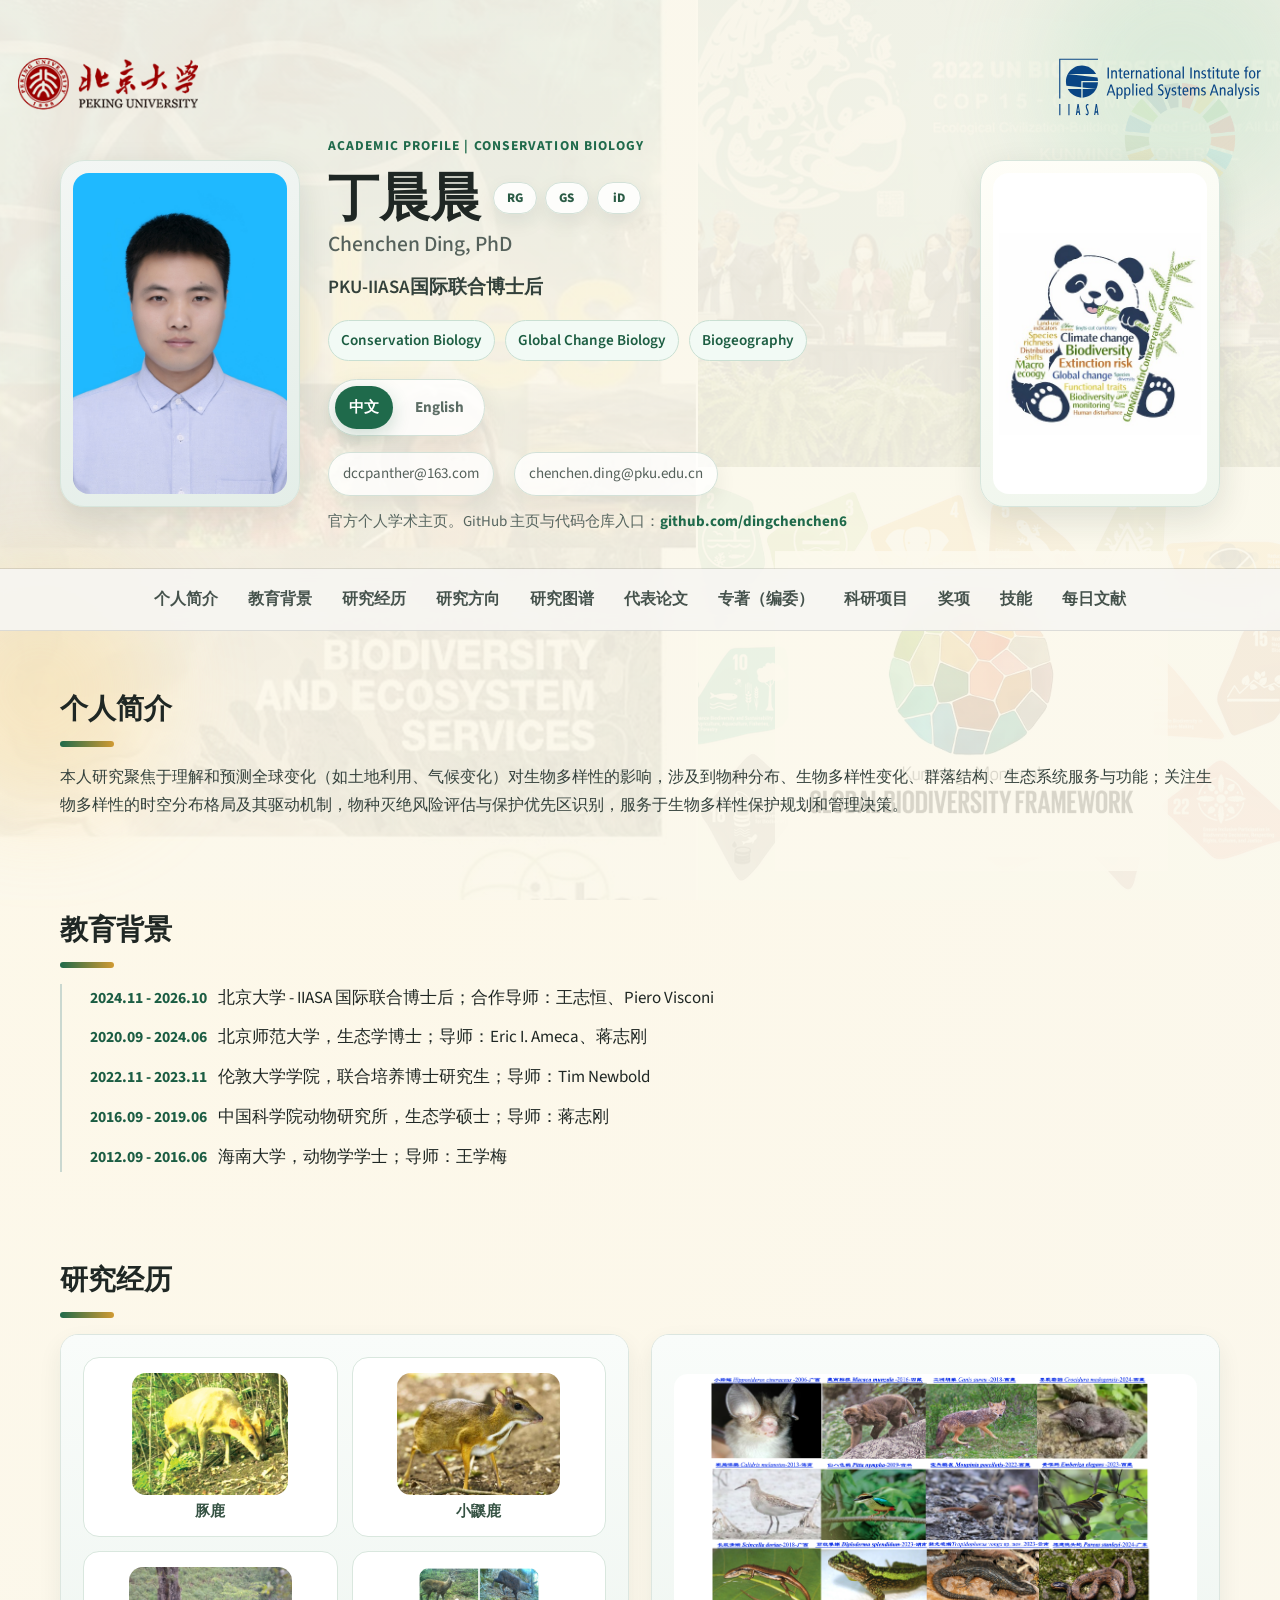
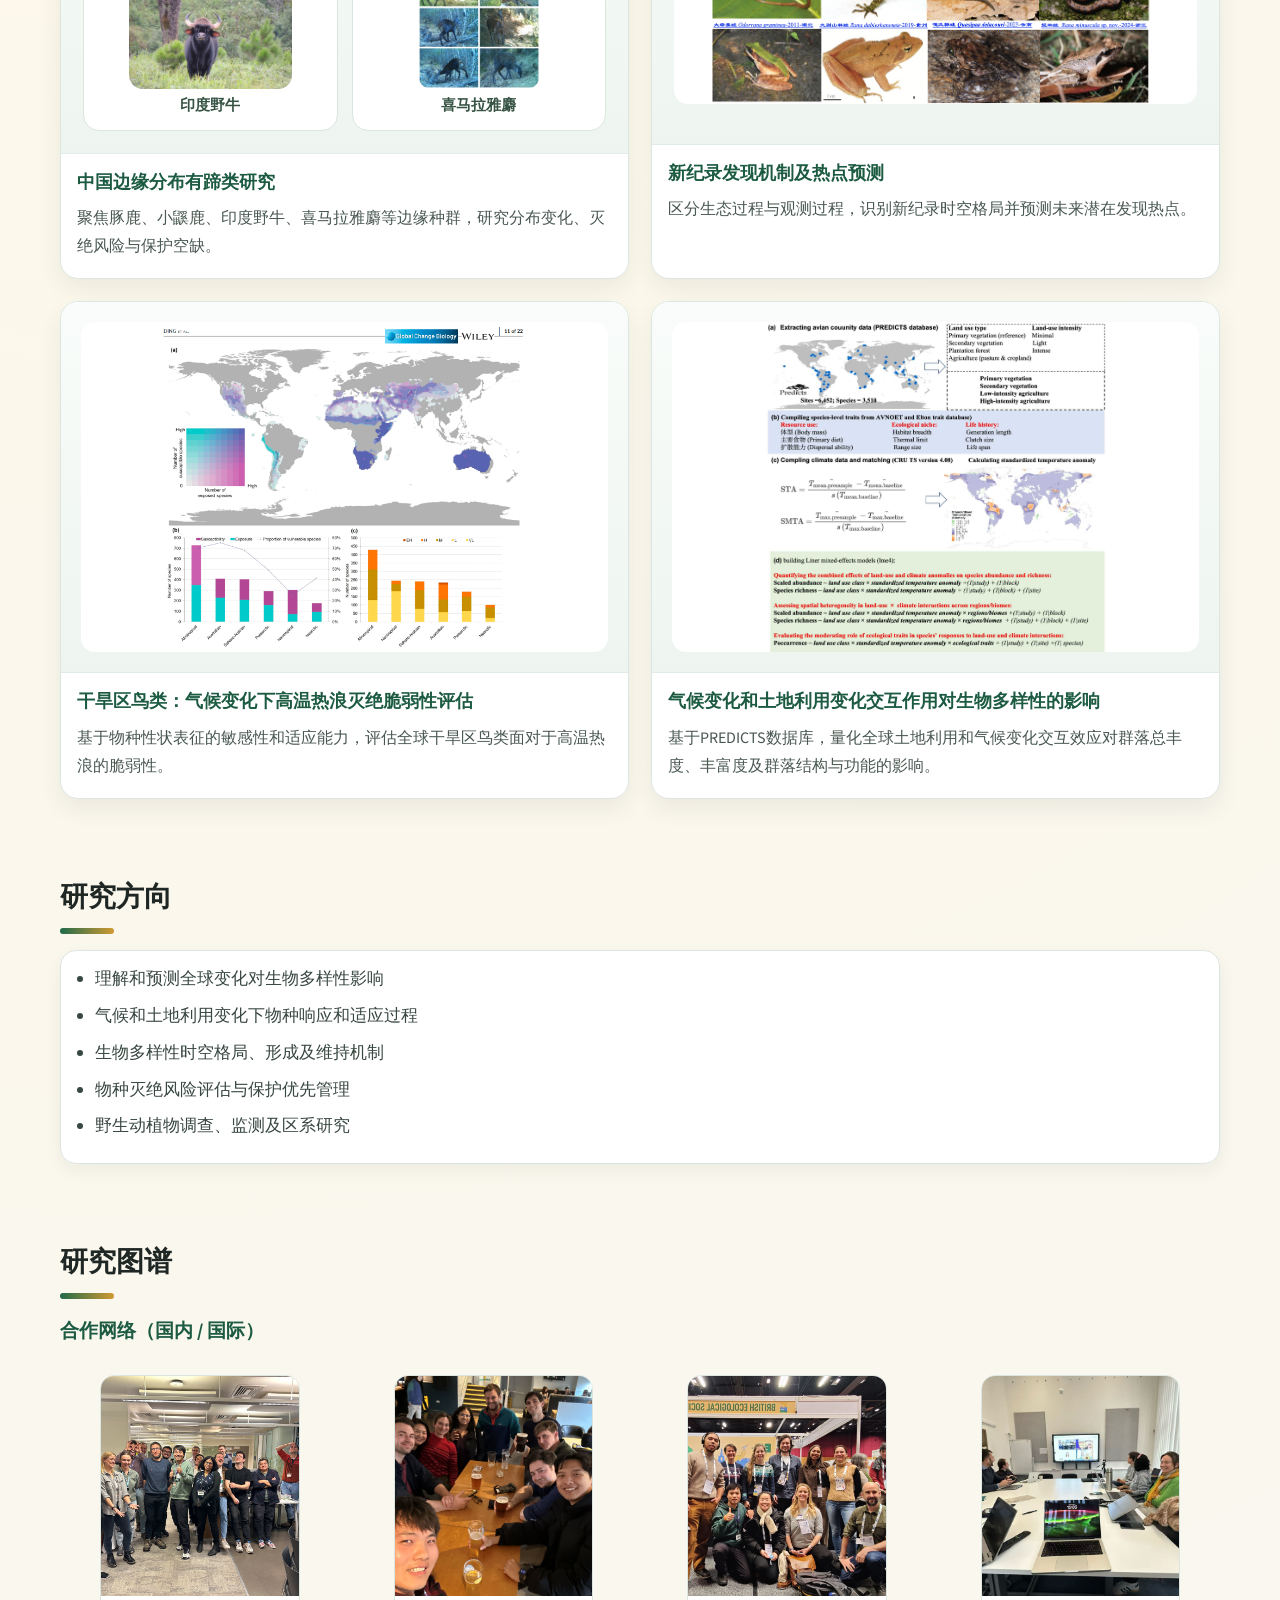
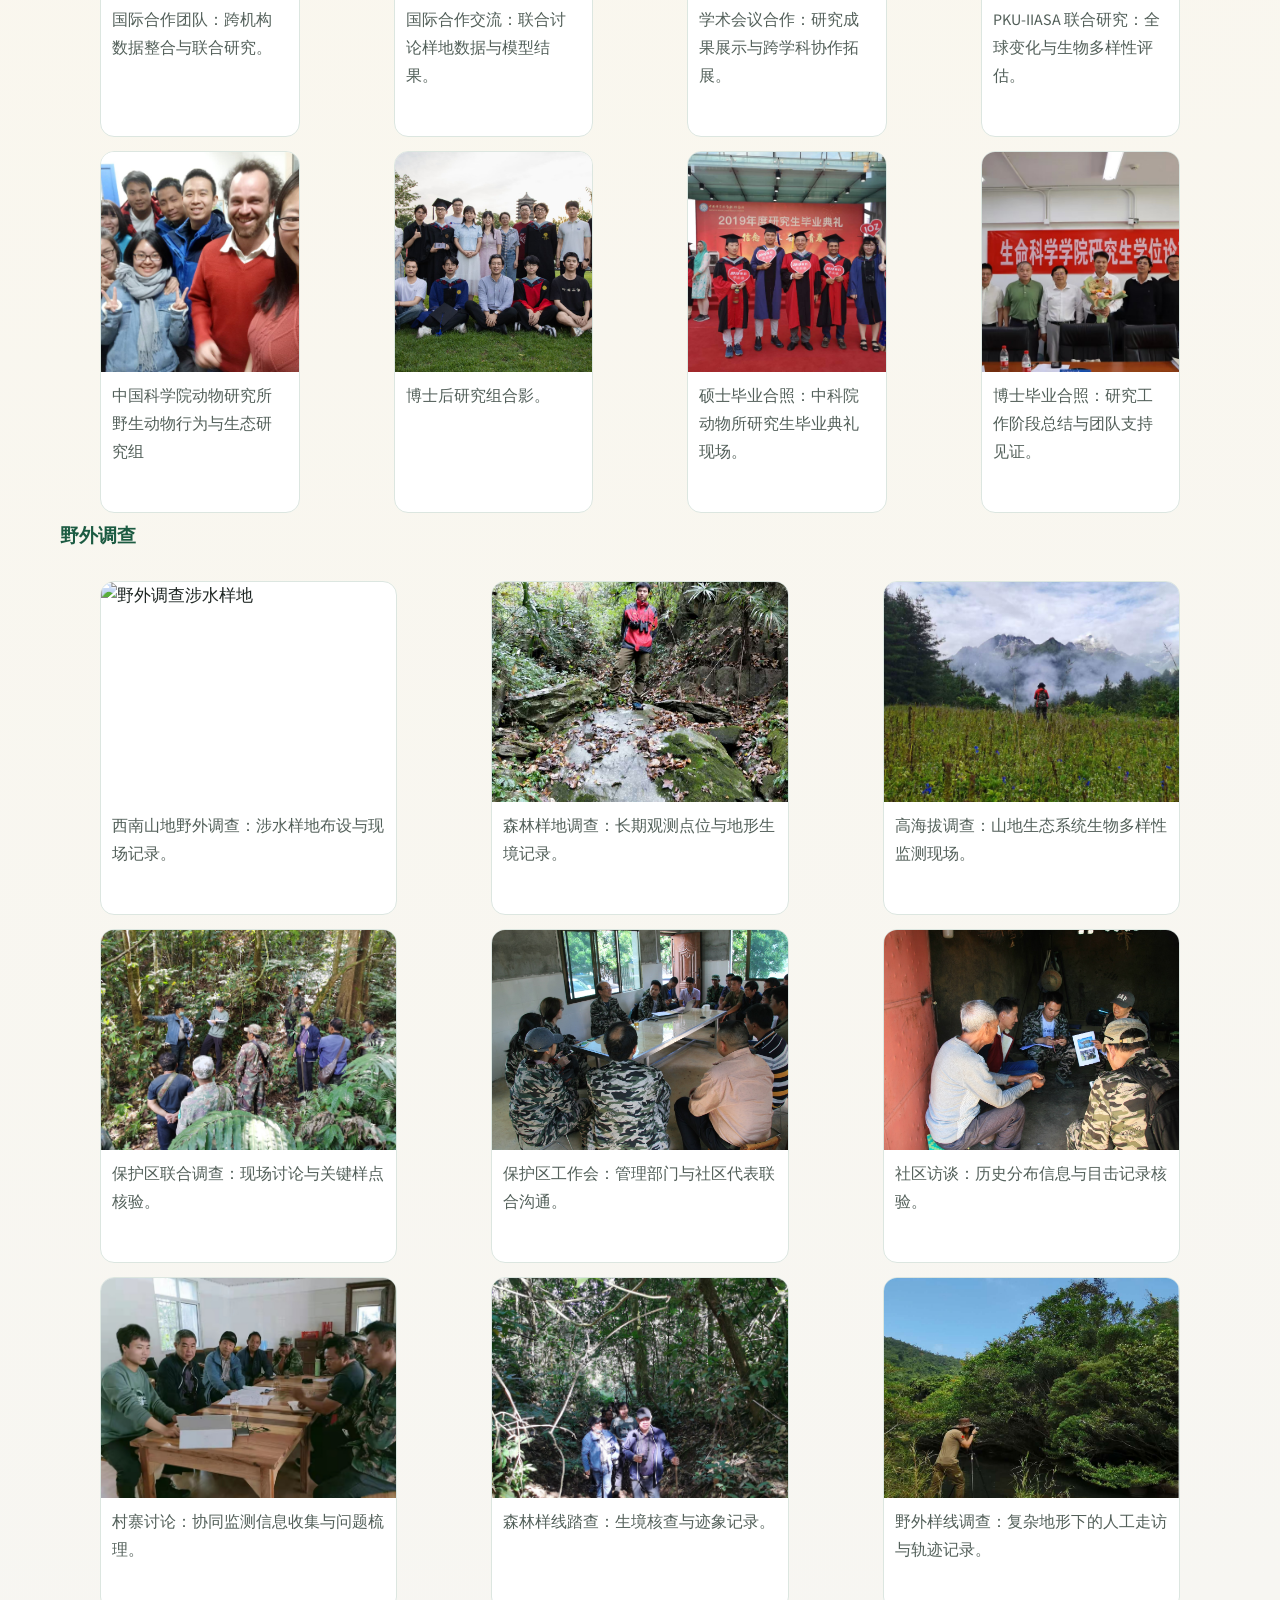
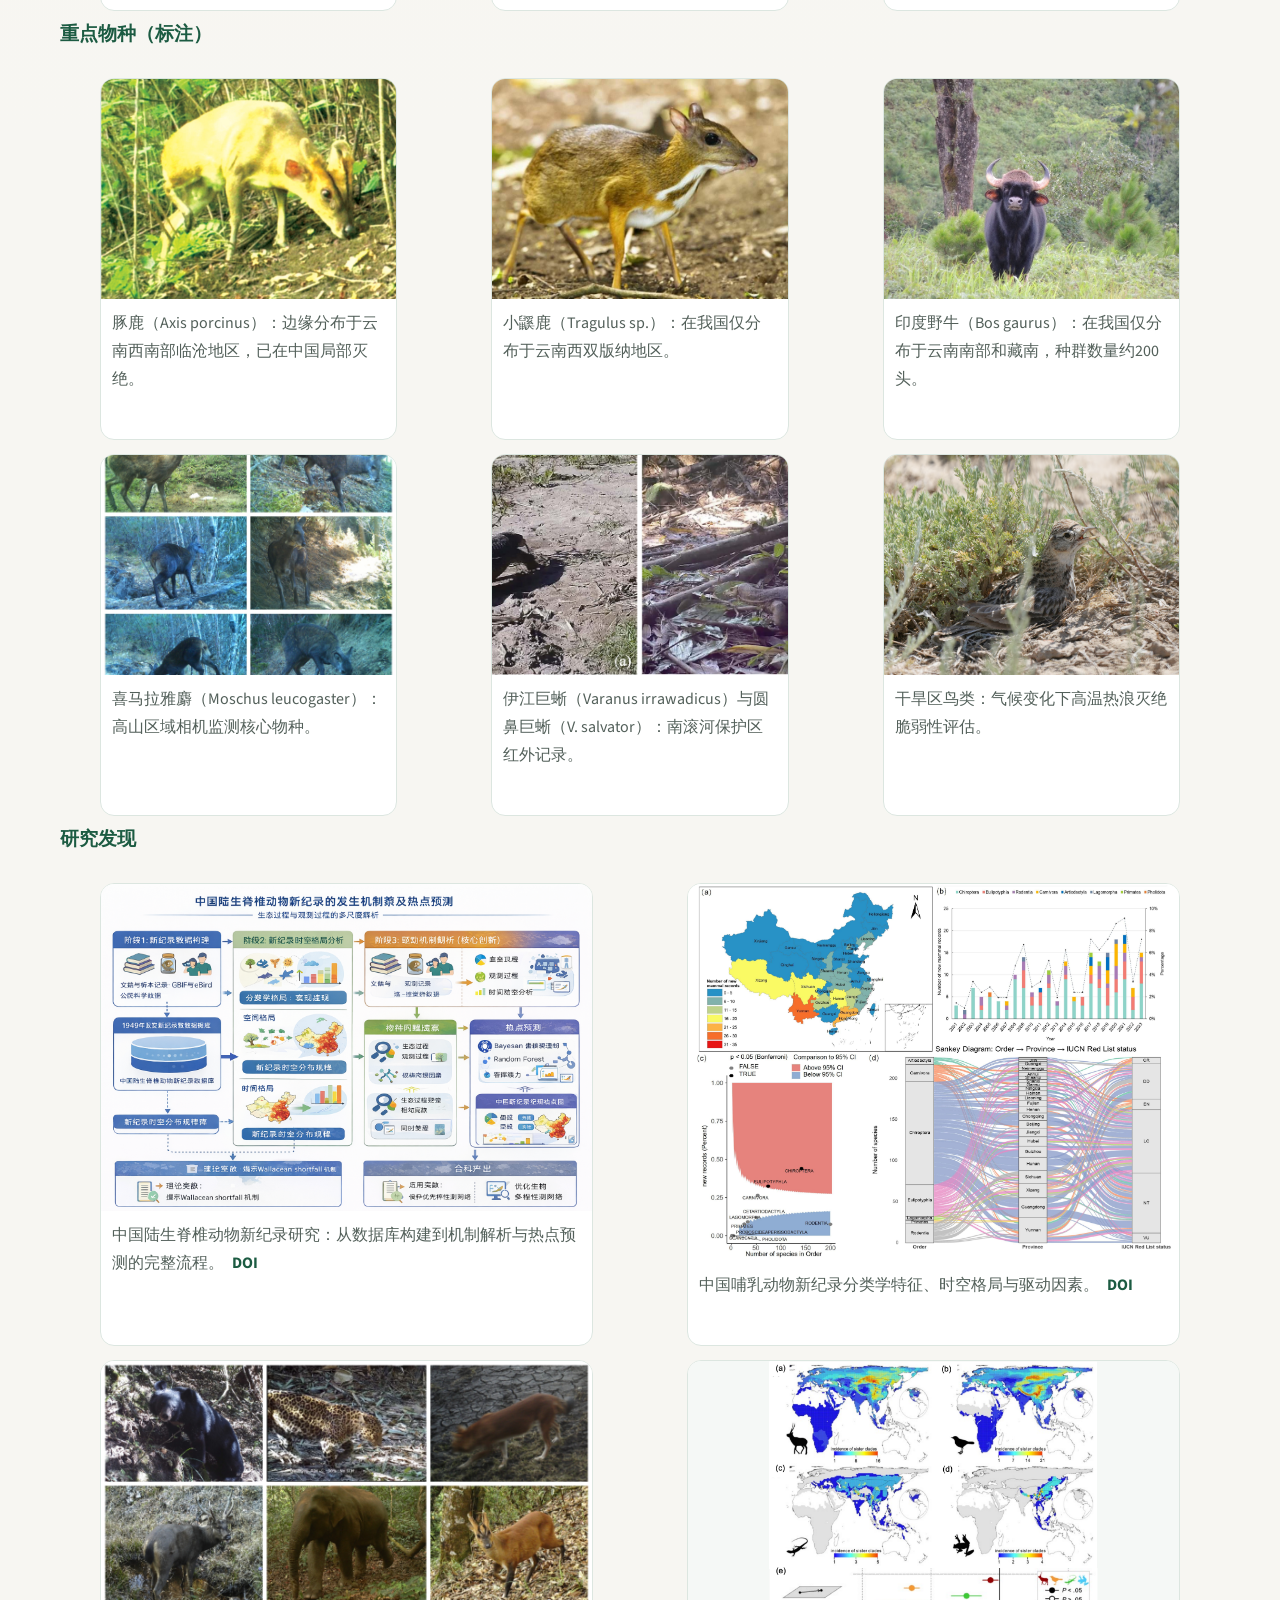
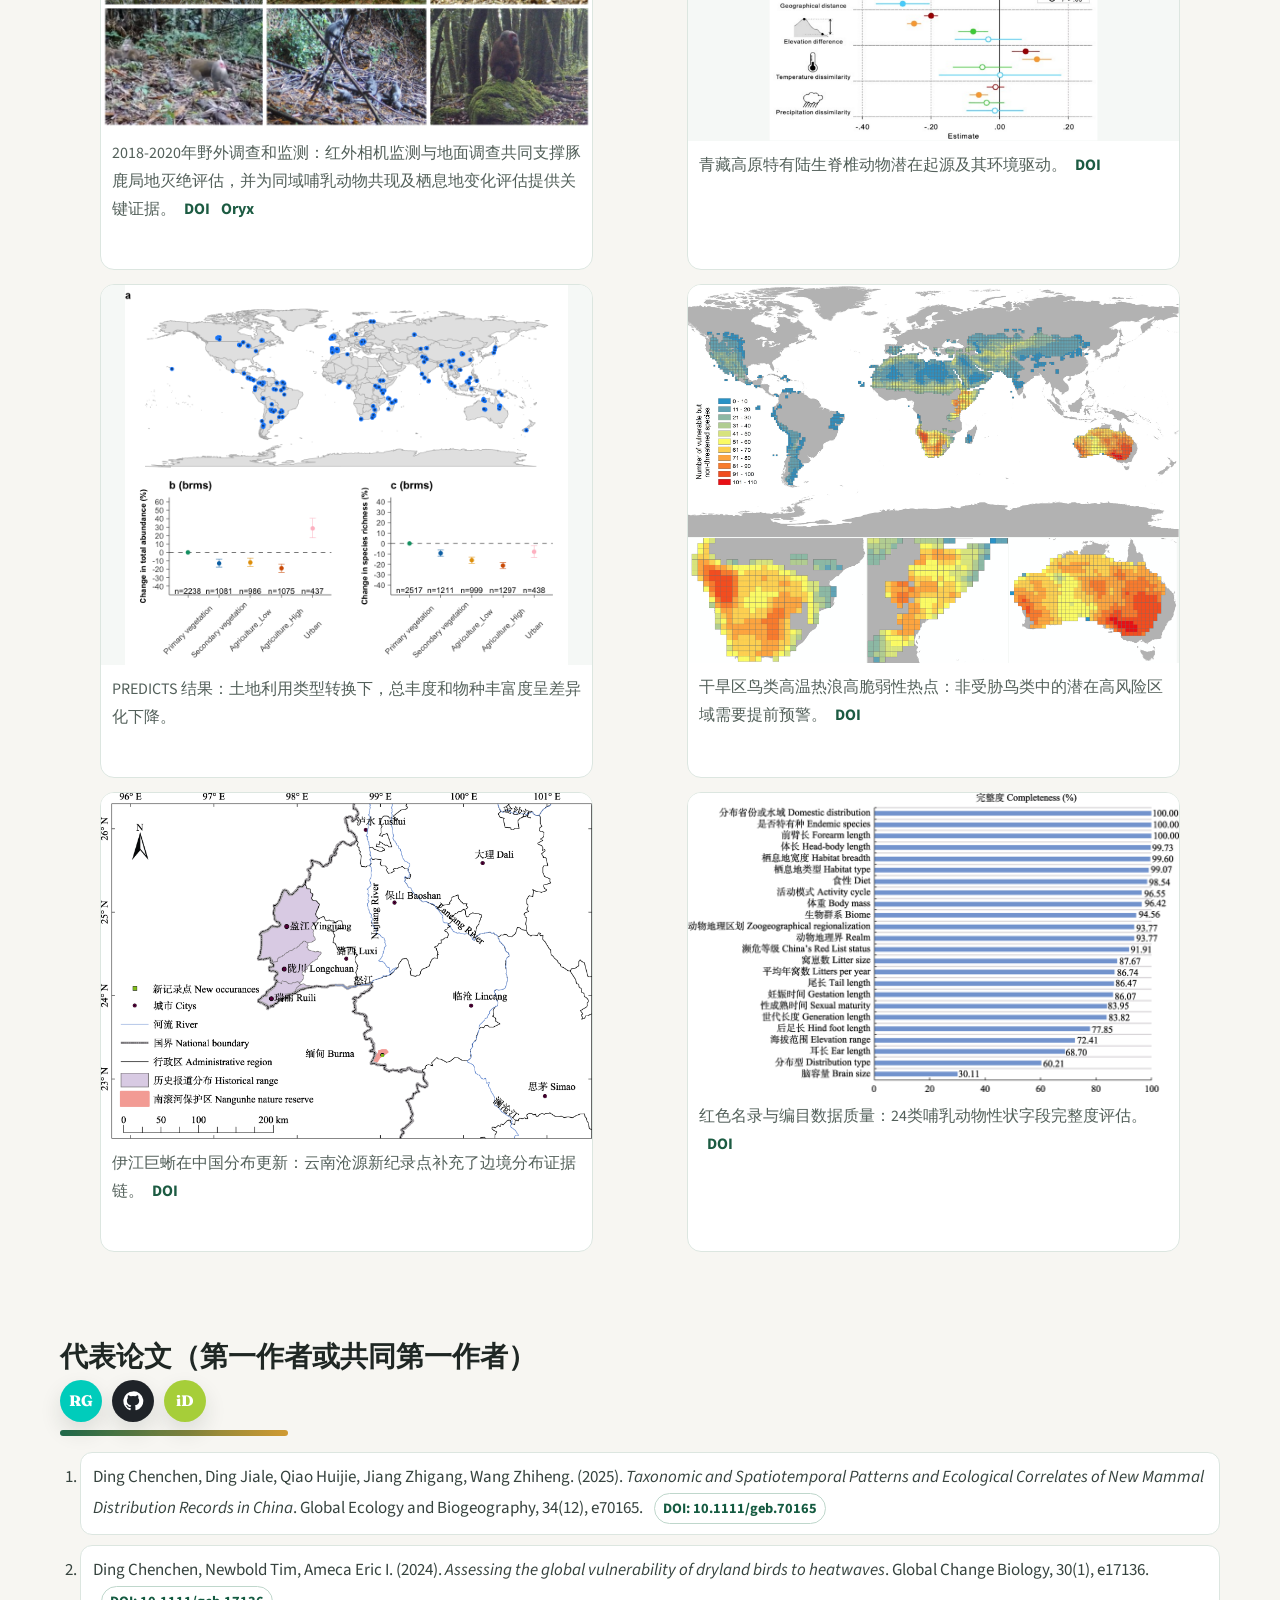
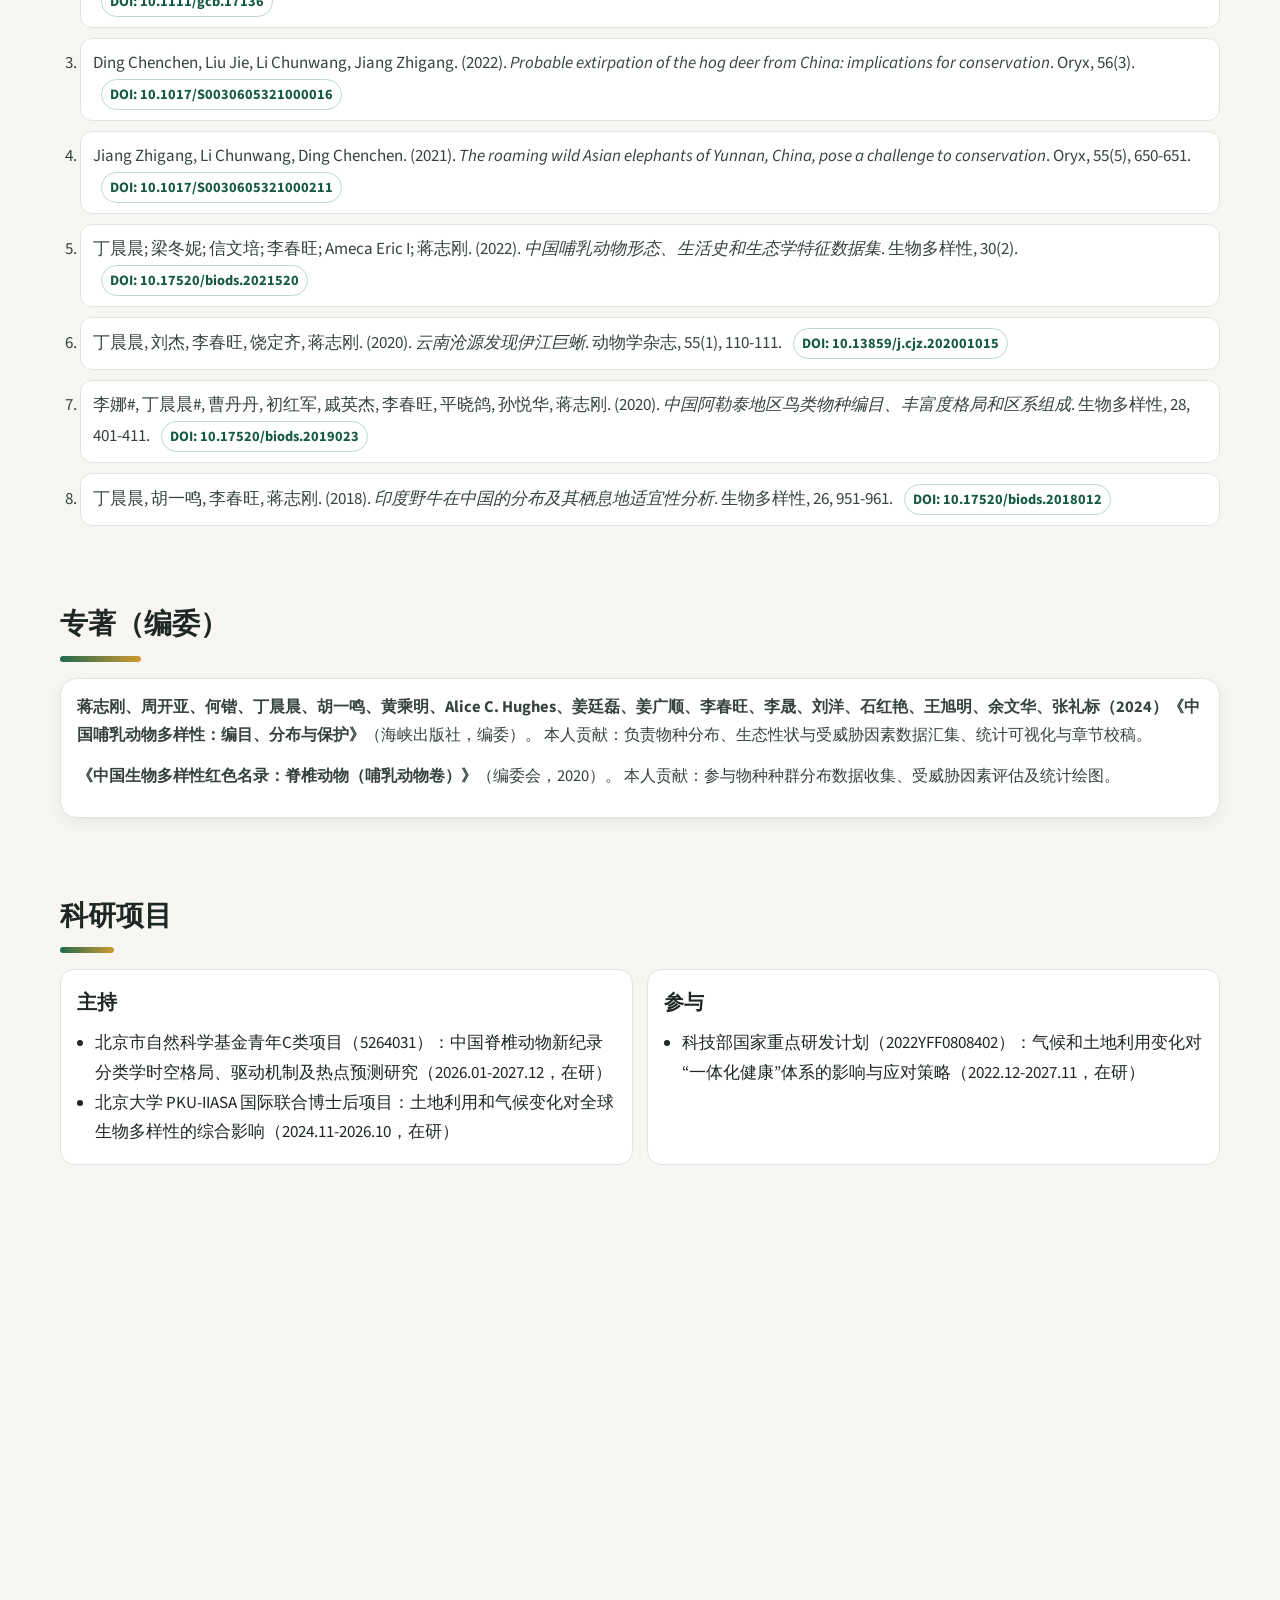
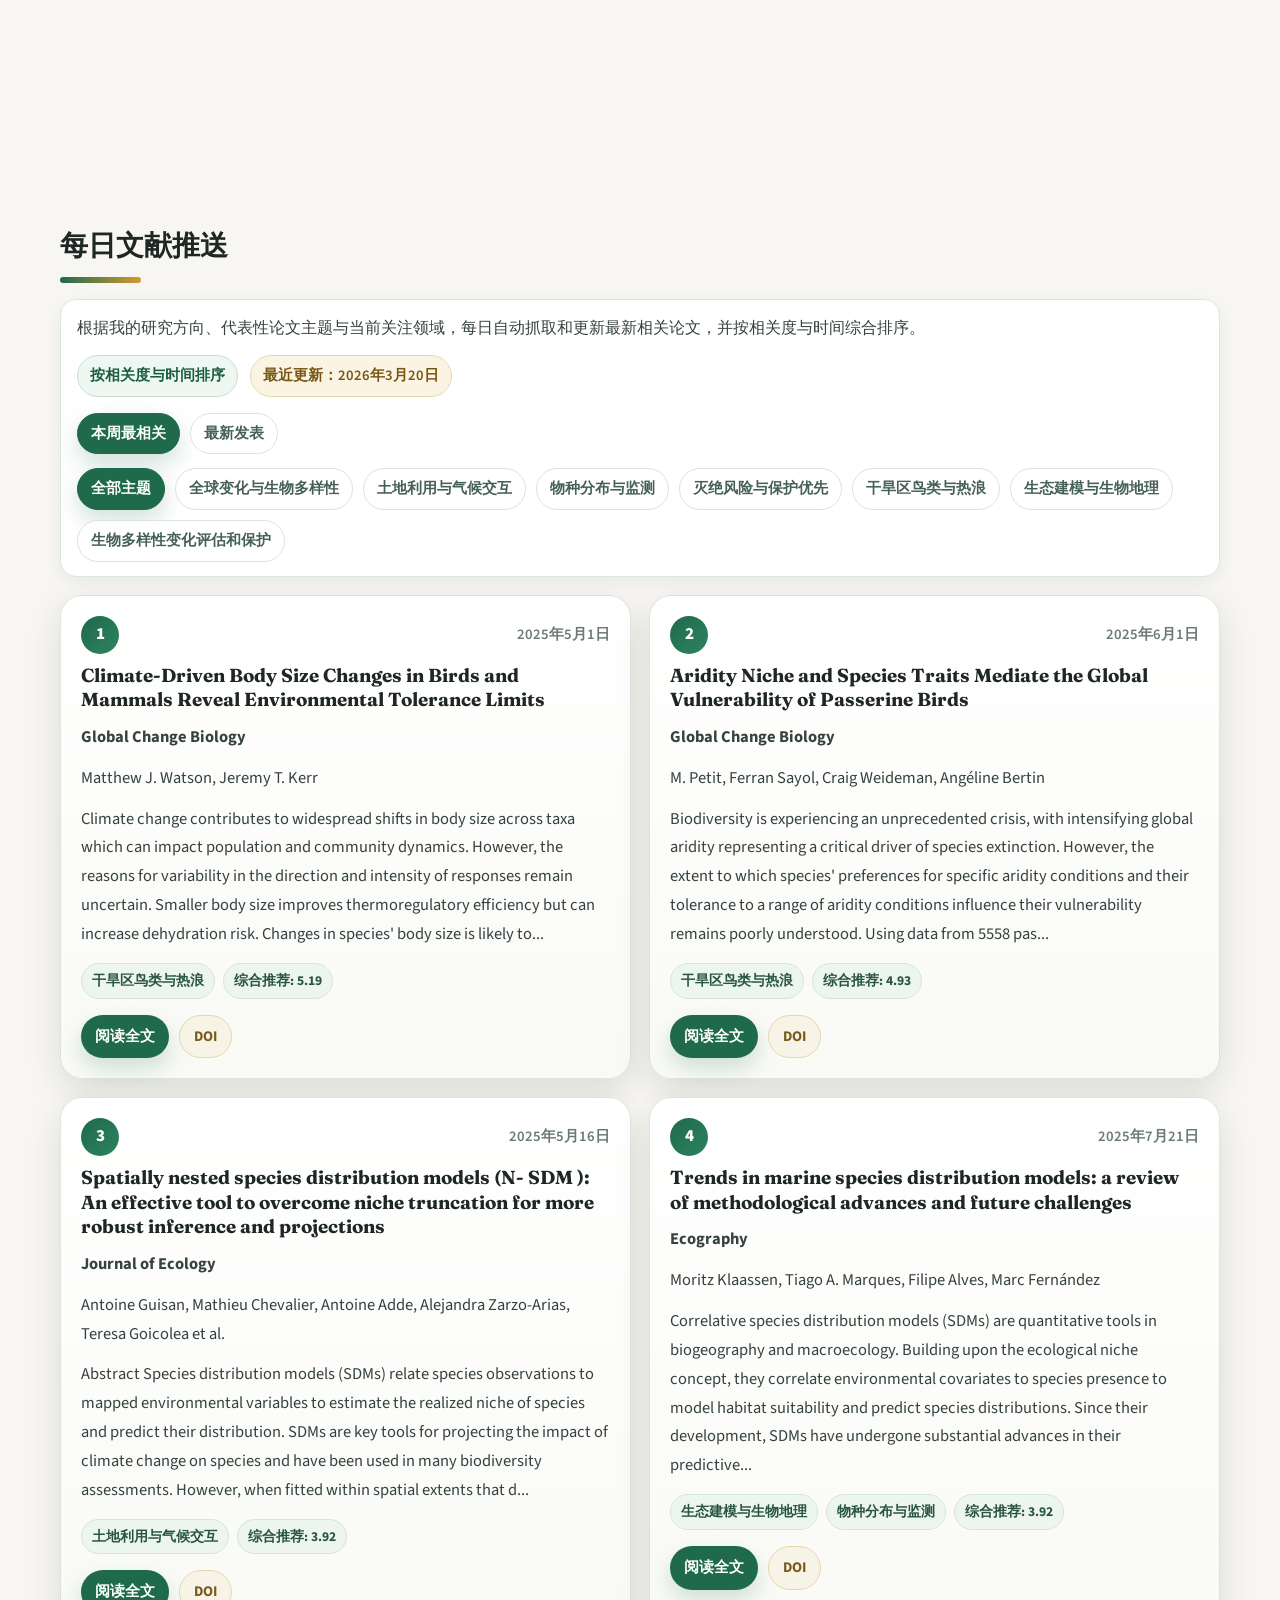
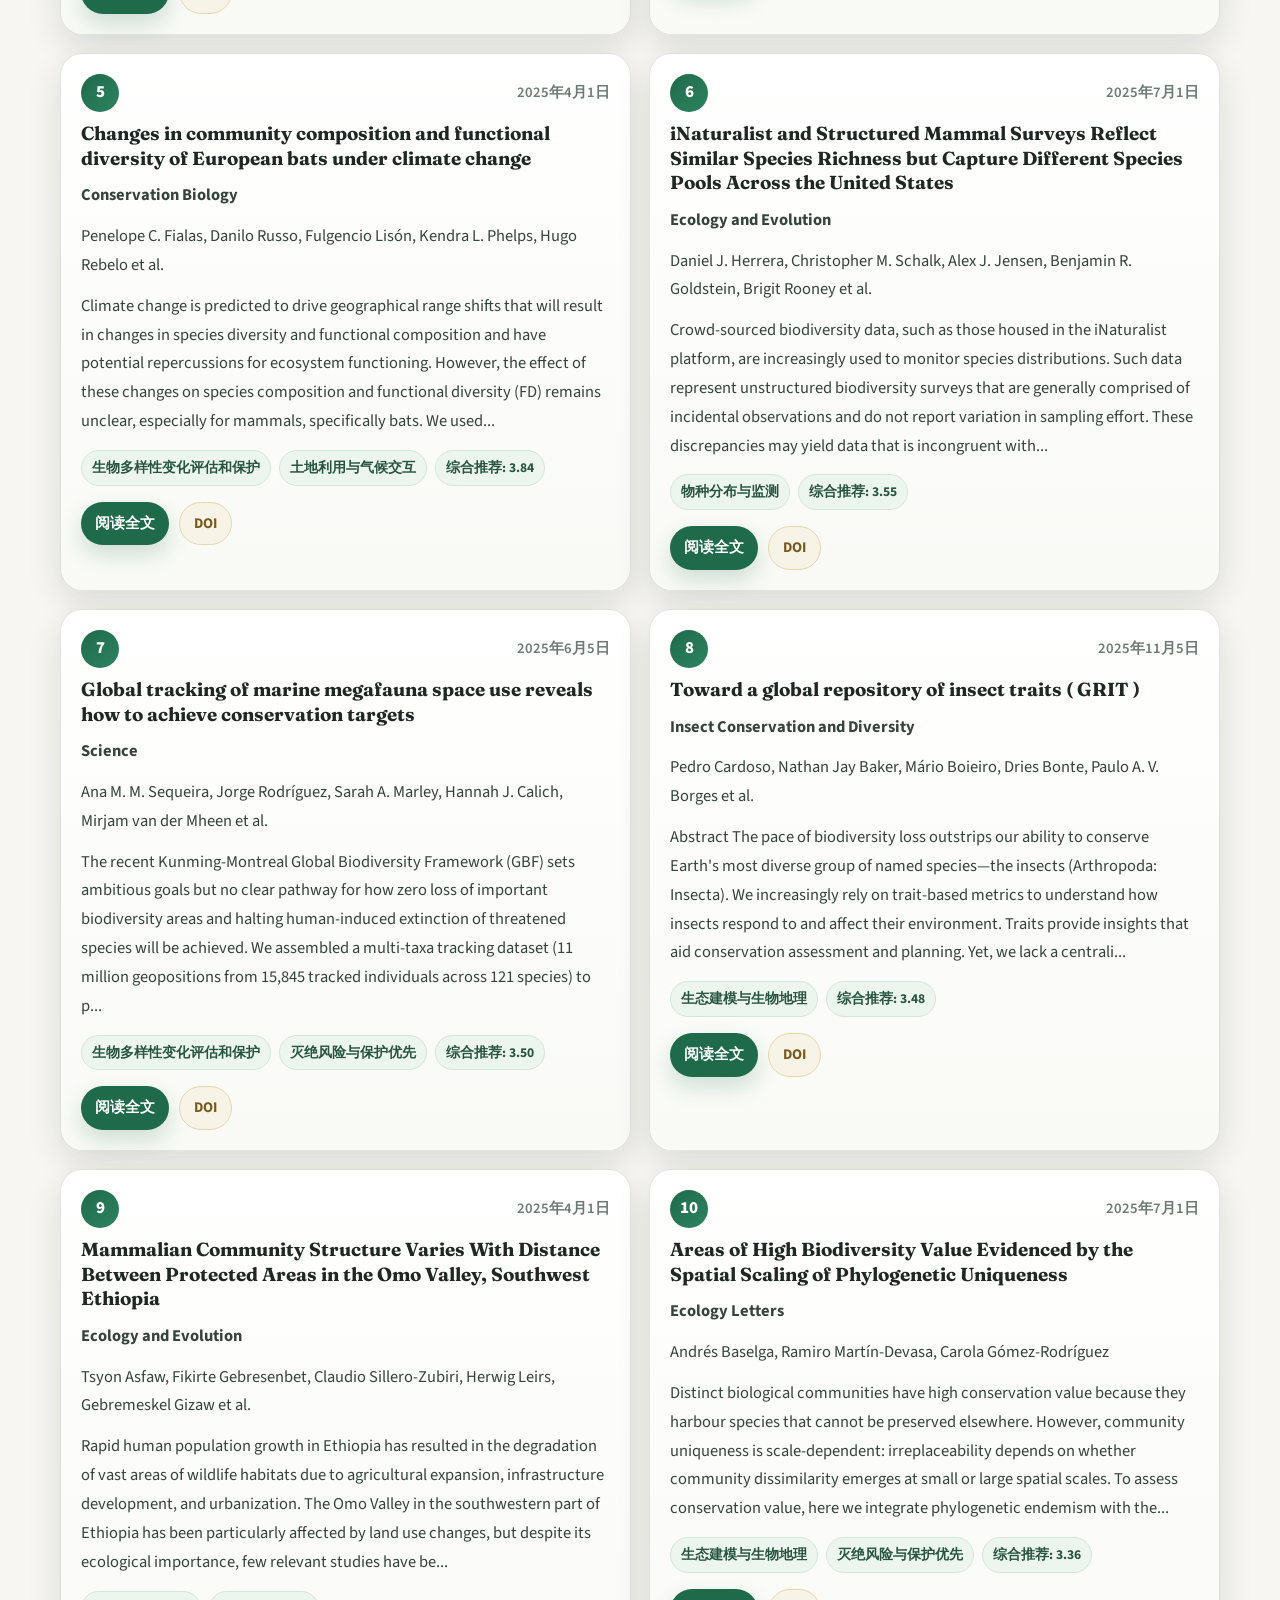
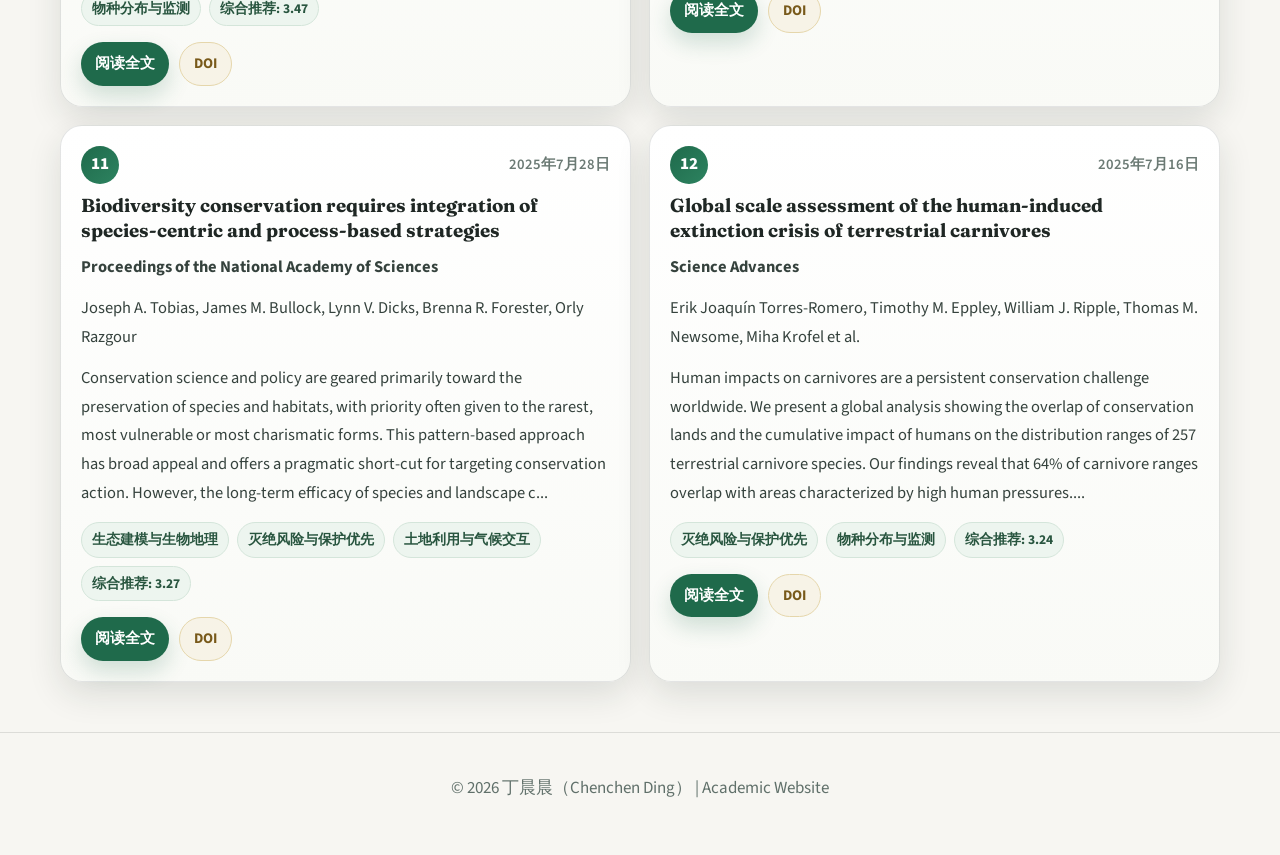
==== commit a449e2bd: "Strengthen official website SEO signals" ====
--- a/index.html
+++ b/index.html
@@ -3,18 +3,18 @@
 <head>
   <meta charset="utf-8" />
   <meta name="viewport" content="width=device-width, initial-scale=1" />
-  <title>丁晨晨 | Chenchen Ding, PhD</title>
-  <meta name="description" content="丁晨晨（Chenchen Ding）个人学术主页：教育背景、研究经历、研究方向、研究图谱、代表论文与科研项目。" />
+  <title>丁晨晨 | Chenchen Ding, PhD | Official Academic Website</title>
+  <meta name="description" content="丁晨晨（Chenchen Ding）官方个人学术主页：教育背景、研究经历、研究方向、研究图谱、代表论文与科研项目。GitHub 主页用于代码仓库与项目展示。" />
   <meta name="robots" content="index,follow,max-image-preview:large" />
   <link rel="canonical" href="https://dingchenchen6.github.io/chenchen-ding/" />
   <meta property="og:type" content="website" />
-  <meta property="og:title" content="丁晨晨 | Chenchen Ding, PhD" />
-  <meta property="og:description" content="丁晨晨（Chenchen Ding）个人学术主页：教育背景、研究经历、研究方向、研究图谱、代表论文与科研项目。" />
+  <meta property="og:title" content="丁晨晨 | Chenchen Ding, PhD | Official Academic Website" />
+  <meta property="og:description" content="丁晨晨（Chenchen Ding）官方个人学术主页：教育背景、研究经历、研究方向、研究图谱、代表论文与科研项目。GitHub 主页用于代码仓库与项目展示。" />
   <meta property="og:url" content="https://dingchenchen6.github.io/chenchen-ding/" />
   <meta property="og:image" content="https://dingchenchen6.github.io/chenchen-ding/assets/images/profile.jpg" />
   <meta name="twitter:card" content="summary_large_image" />
-  <meta name="twitter:title" content="丁晨晨 | Chenchen Ding, PhD" />
-  <meta name="twitter:description" content="丁晨晨（Chenchen Ding）个人学术主页：教育背景、研究经历、研究方向、研究图谱、代表论文与科研项目。" />
+  <meta name="twitter:title" content="丁晨晨 | Chenchen Ding, PhD | Official Academic Website" />
+  <meta name="twitter:description" content="丁晨晨（Chenchen Ding）官方个人学术主页：教育背景、研究经历、研究方向、研究图谱、代表论文与科研项目。GitHub 主页用于代码仓库与项目展示。" />
   <meta name="twitter:image" content="https://dingchenchen6.github.io/chenchen-ding/assets/images/profile.jpg" />
   <link rel="preconnect" href="https://fonts.googleapis.com" />
   <link rel="preconnect" href="https://fonts.gstatic.com" crossorigin />
@@ -28,6 +28,7 @@
       "alternateName": "丁晨晨",
       "url": "https://dingchenchen6.github.io/chenchen-ding/",
       "image": "https://dingchenchen6.github.io/chenchen-ding/assets/images/profile.jpg",
+      "description": "Official academic website of Chenchen Ding",
       "jobTitle": "PKU-IIASA International Postdoctoral Fellow",
       "sameAs": [
         "https://github.com/dingchenchen6",
@@ -77,6 +78,10 @@
           <a href="mailto:dccpanther@163.com">dccpanther@163.com</a>
           <a href="mailto:chenchen.ding@pku.edu.cn">chenchen.ding@pku.edu.cn</a>
         </div>
+        <p class="hero-note">
+          Official academic website. GitHub profile and repository hub:
+          <a href="https://github.com/dingchenchen6" target="_blank" rel="noopener me">github.com/dingchenchen6</a>
+        </p>
       </div>
       <div class="hero-panda-wrap reveal">
         <img src="assets/images/hero/panda-wordcloud.jpg" alt="熊猫生物多样性词云" class="hero-panda" />
--- a/style.css
+++ b/style.css
@@ -310,6 +310,23 @@
   box-shadow: 0 10px 24px rgba(24, 40, 32, 0.1);
 }
 
+.hero-note {
+  margin: 14px 0 0;
+  color: #56655f;
+  font-size: 0.94rem;
+  line-height: 1.6;
+}
+
+.hero-note a {
+  color: #1f6a4b;
+  font-weight: 700;
+  text-decoration: none;
+}
+
+.hero-note a:hover {
+  text-decoration: underline;
+}
+
 .nav {
   position: sticky;
   top: 0;
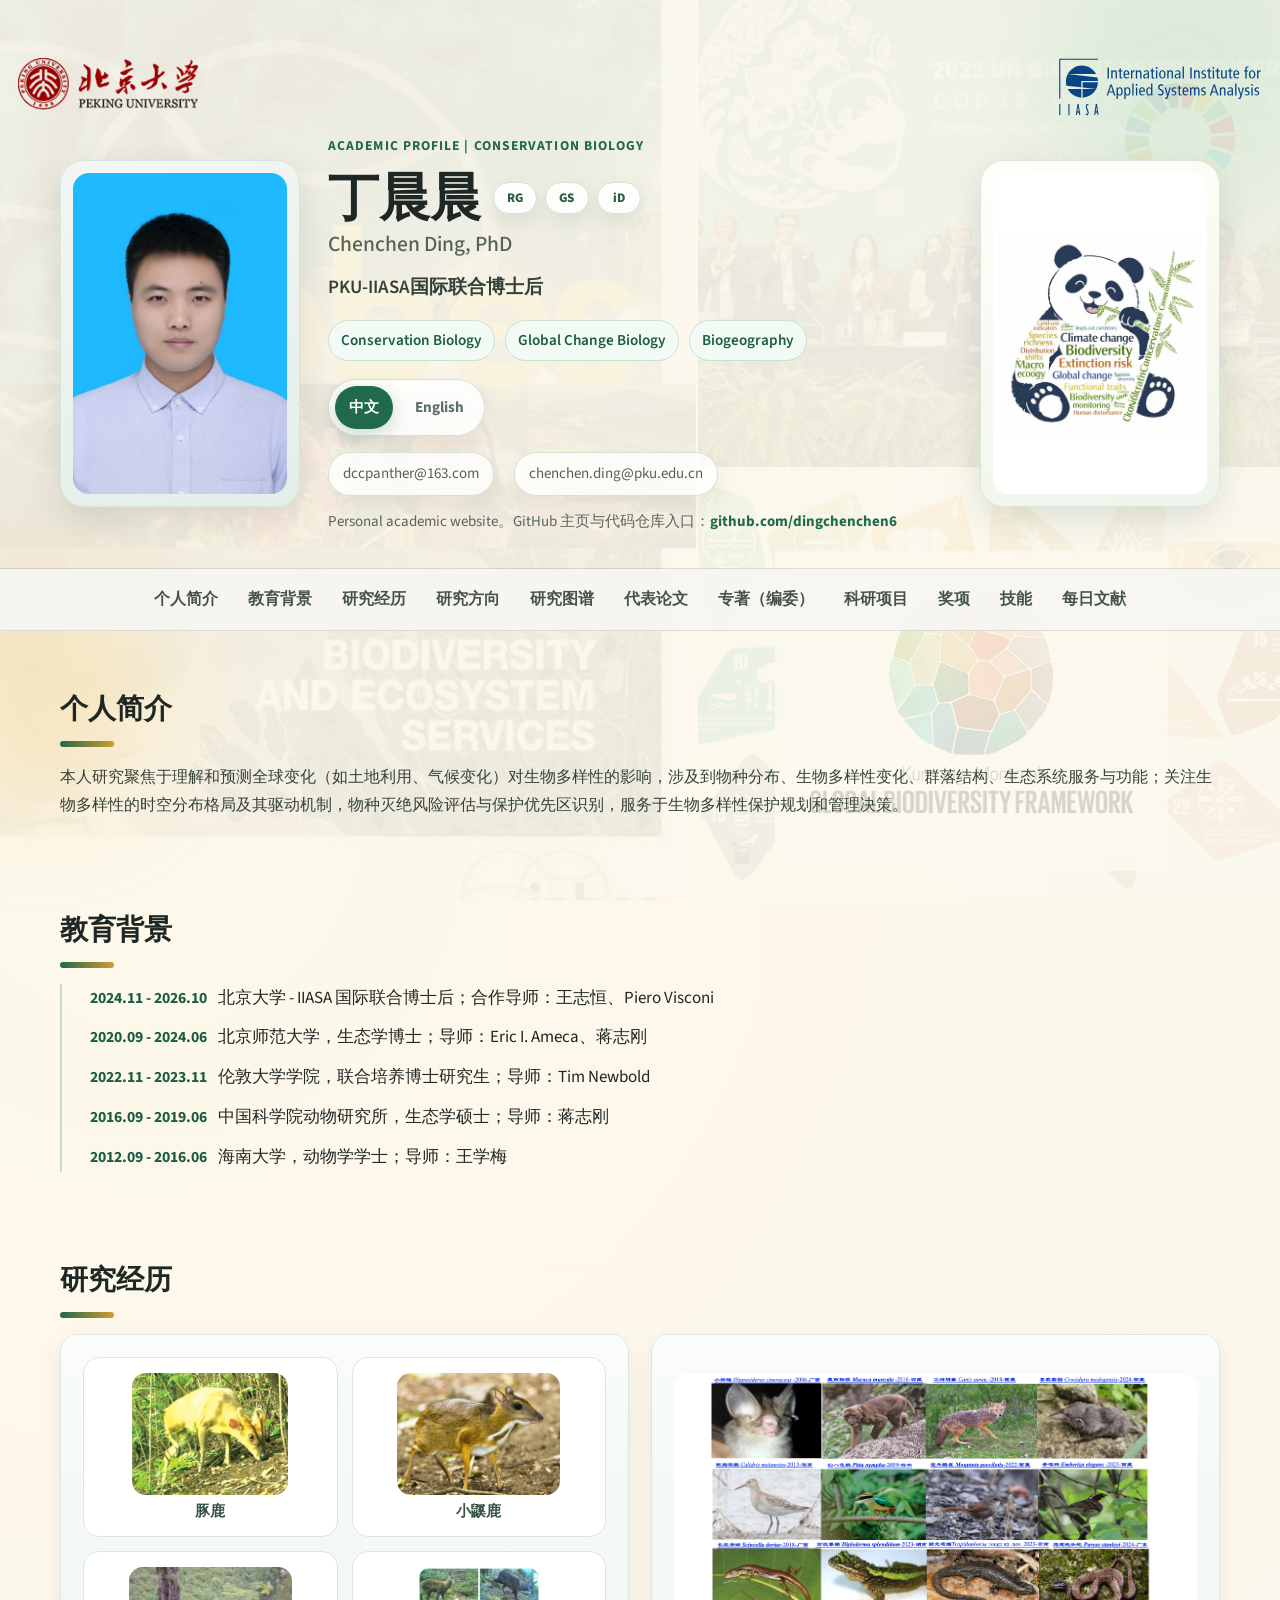
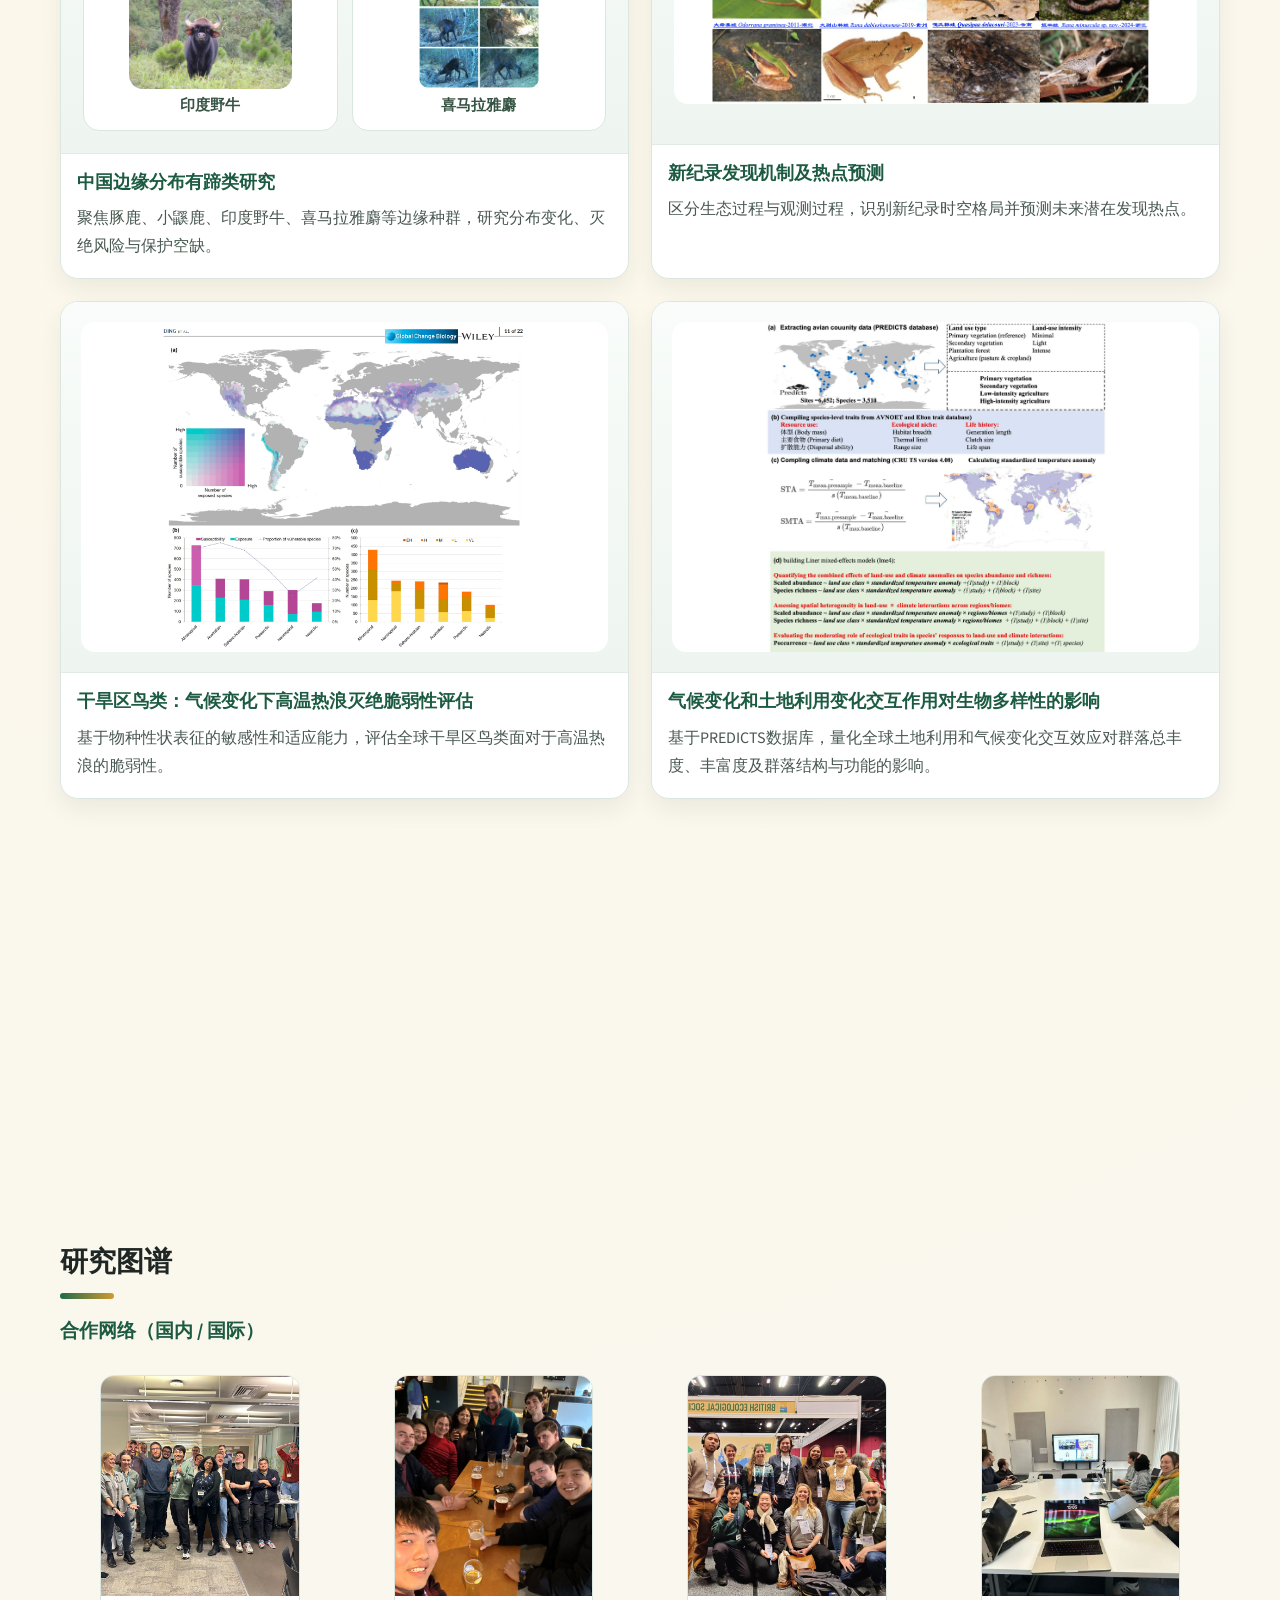
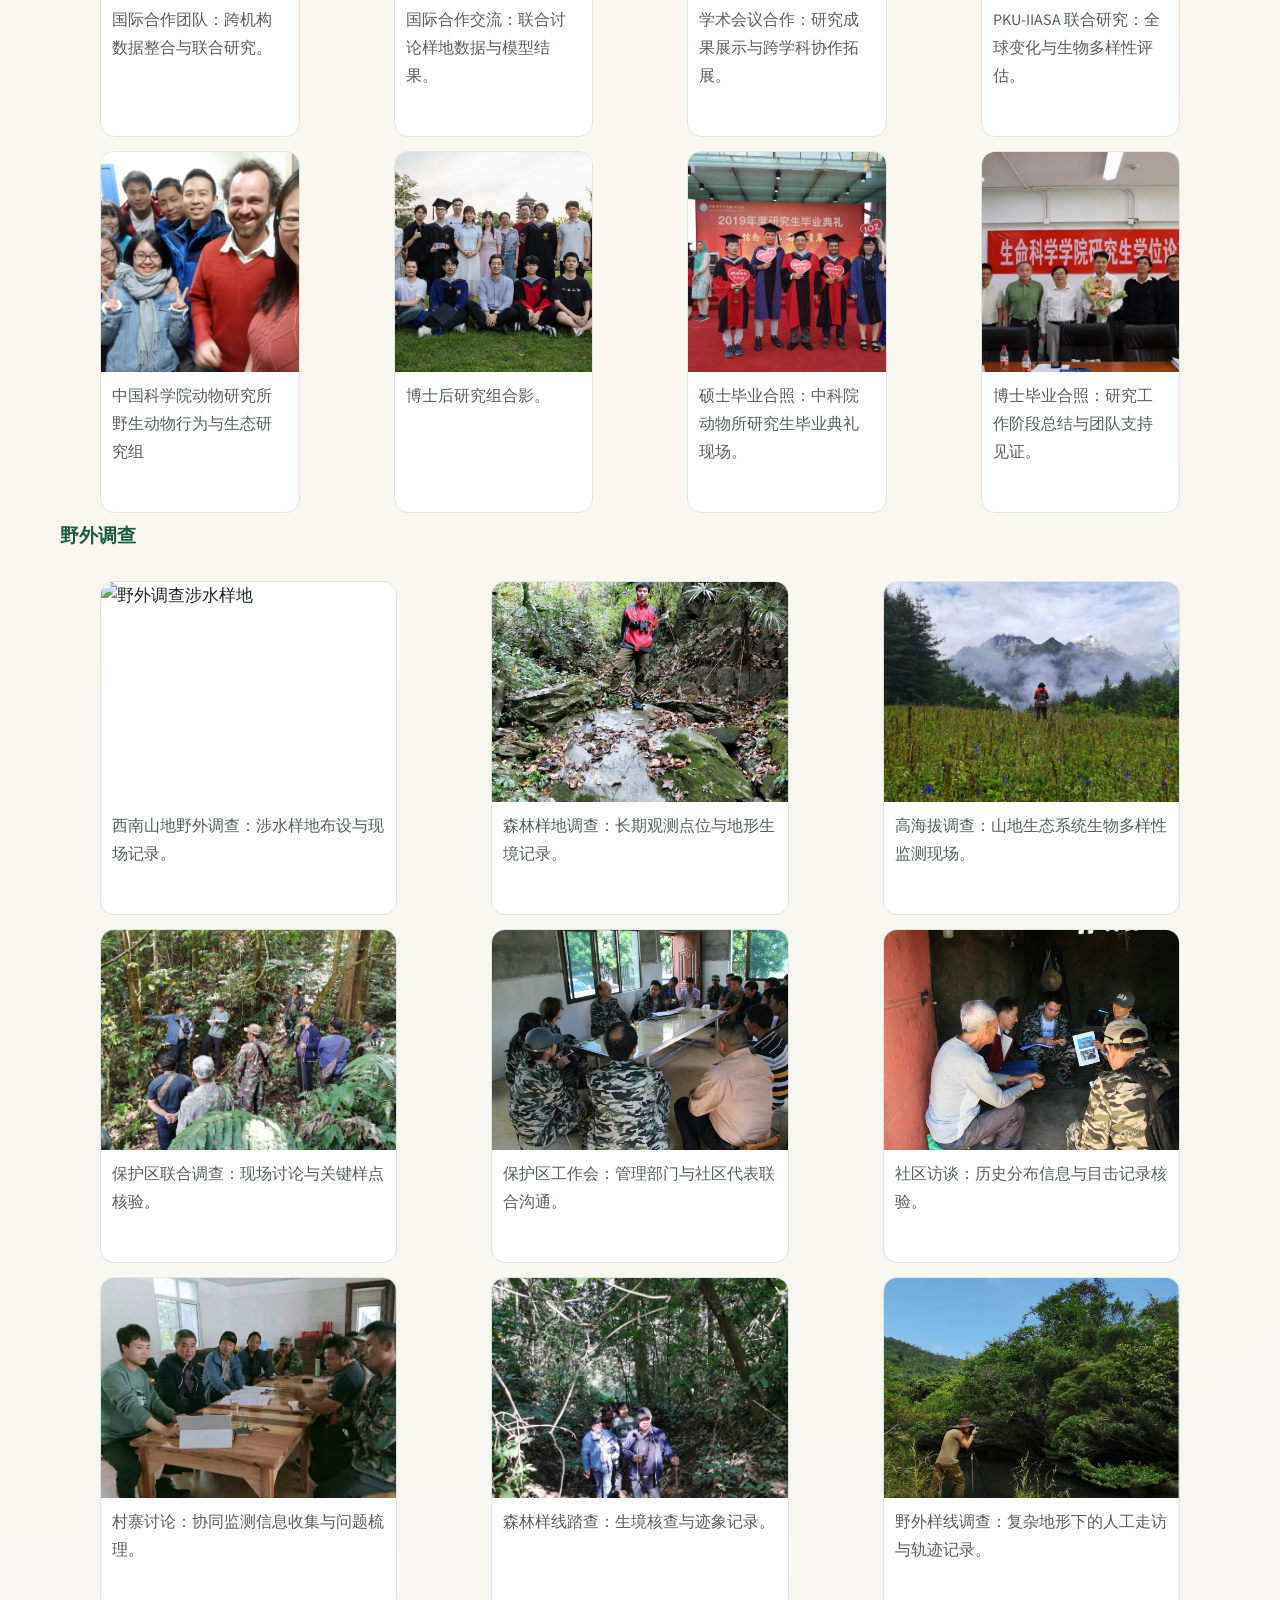
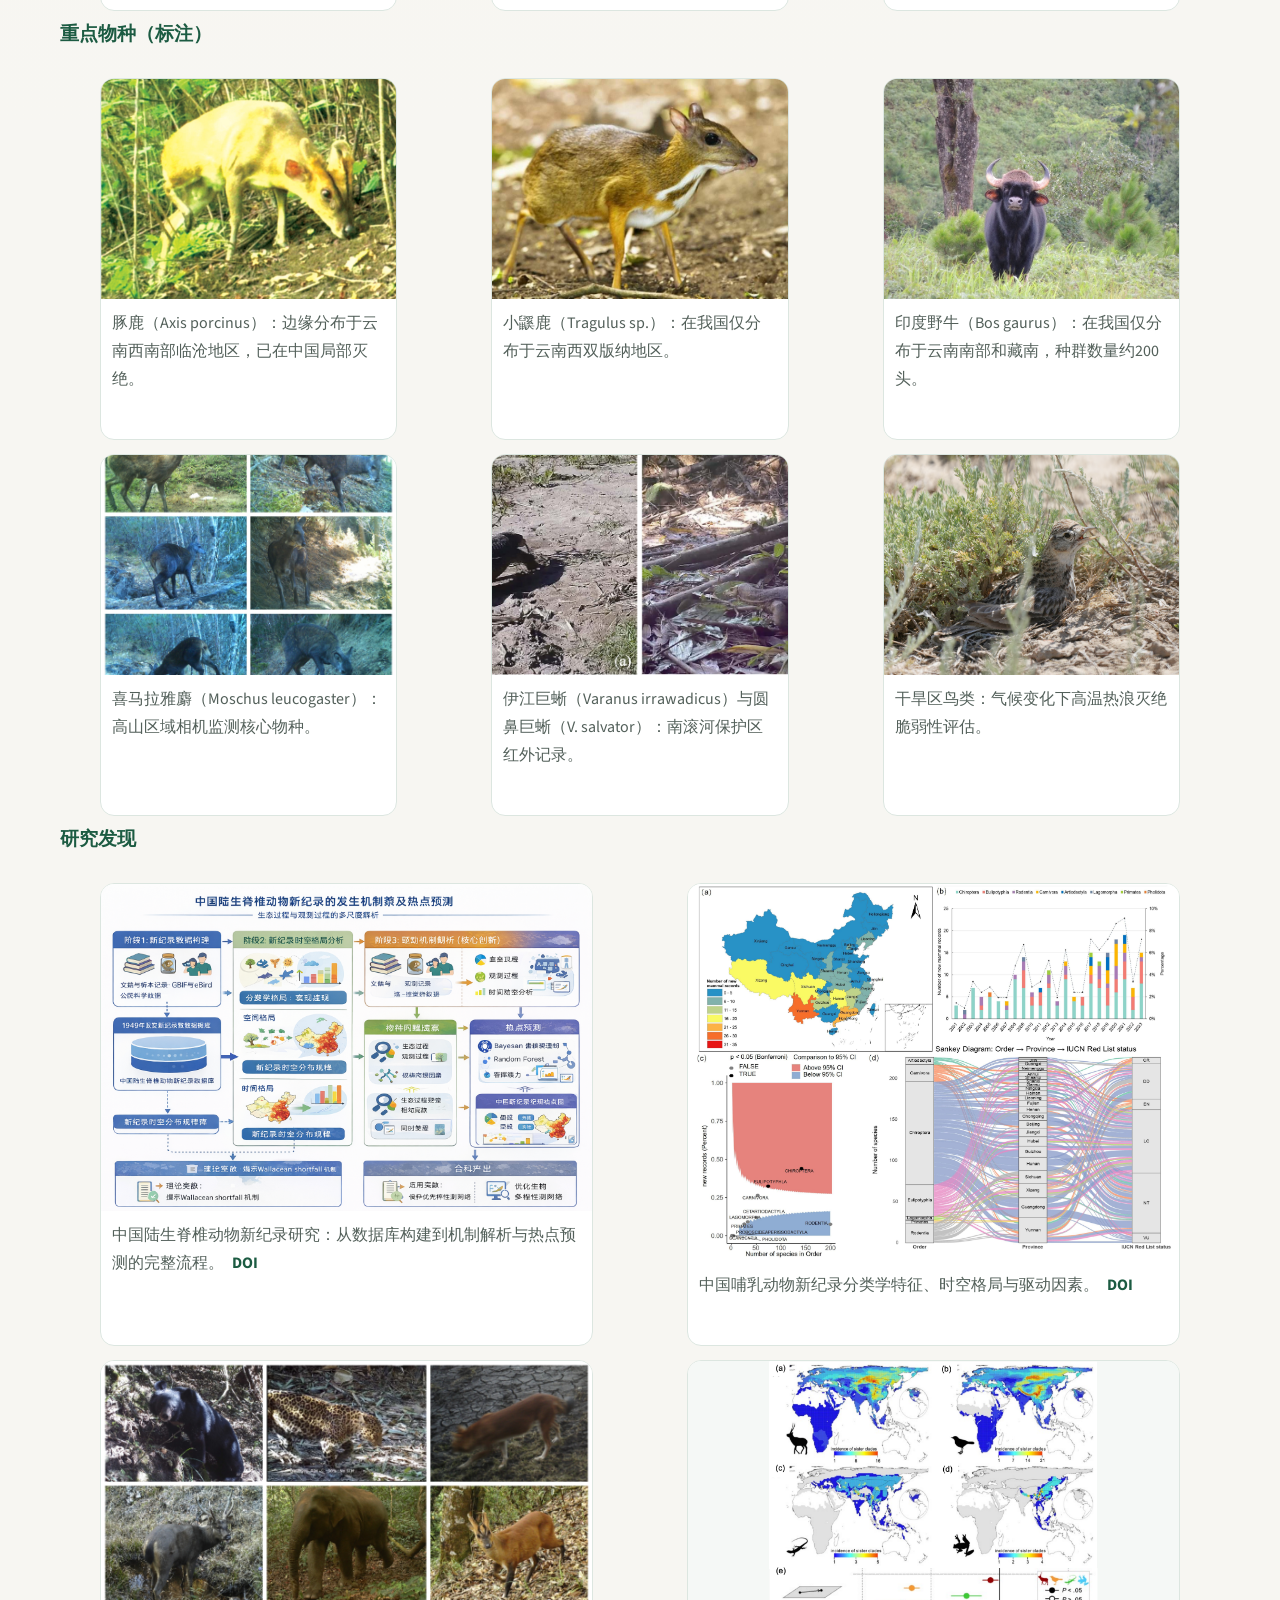
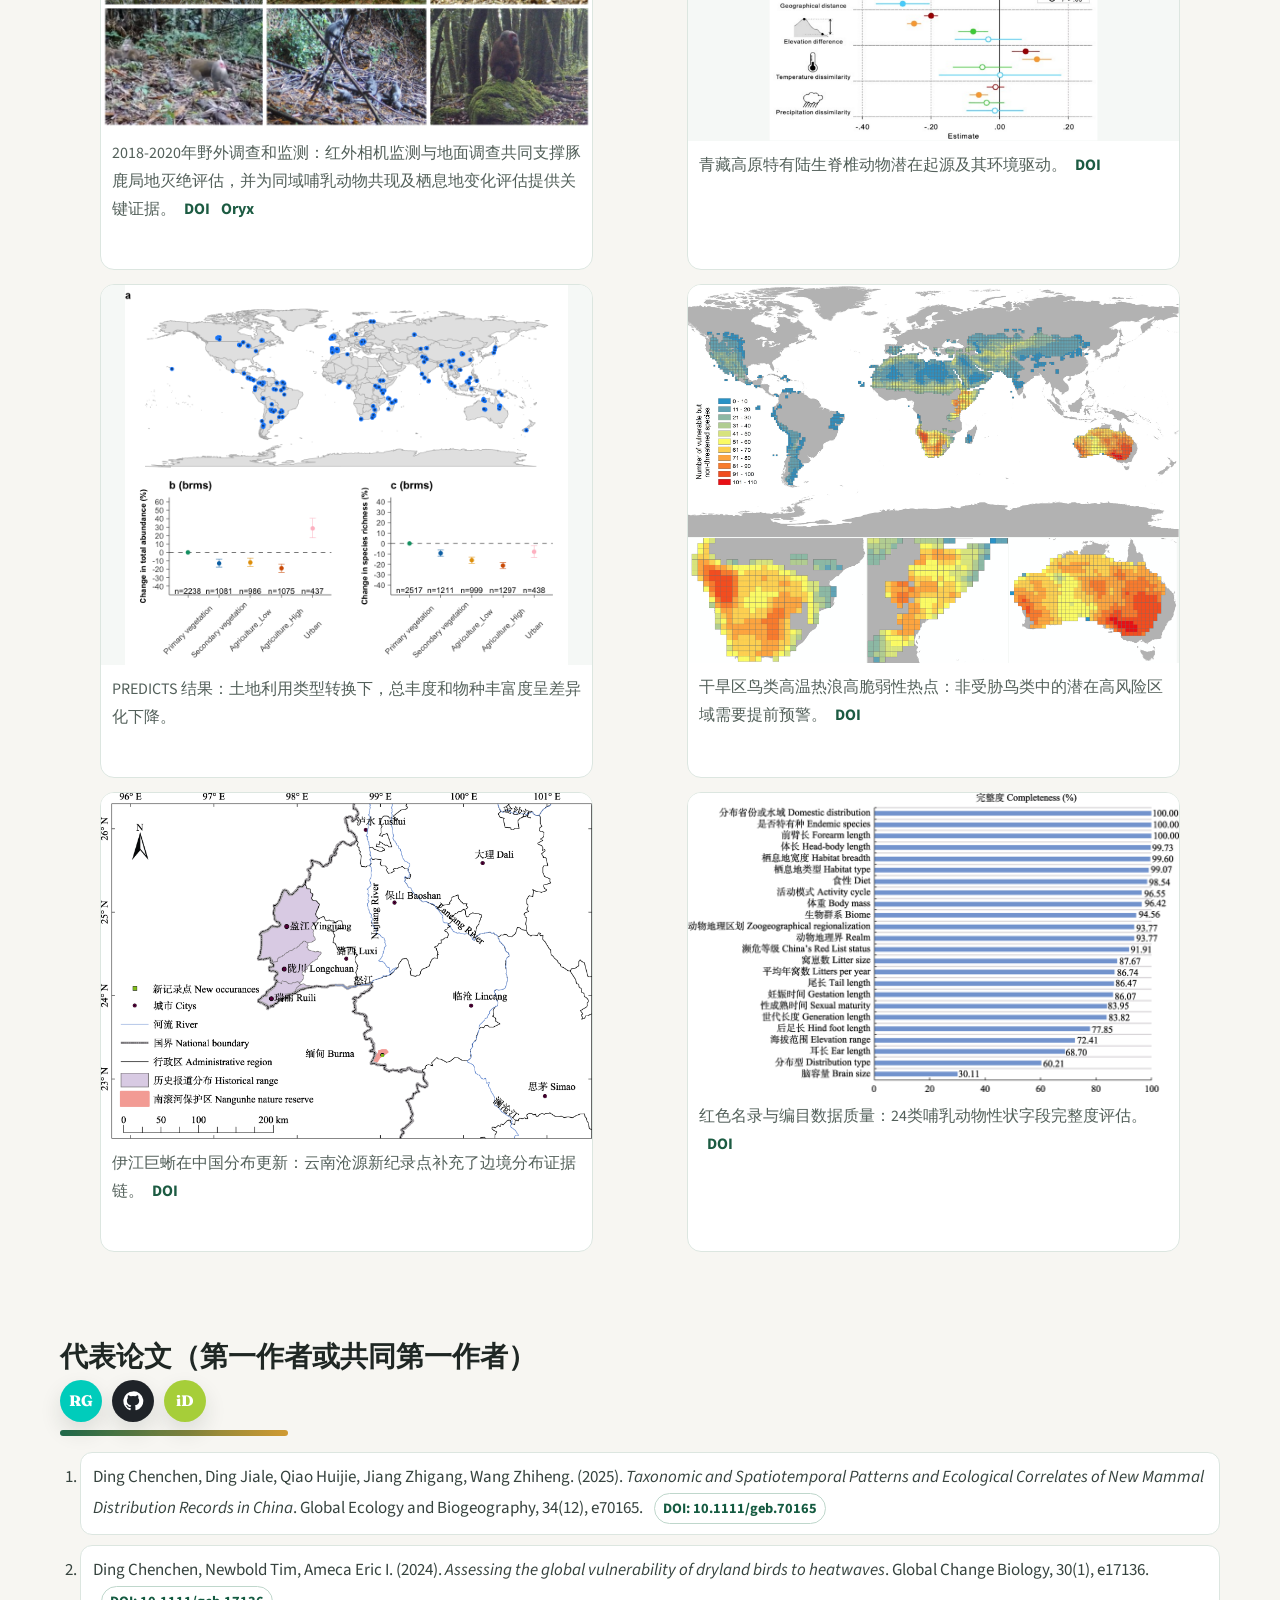
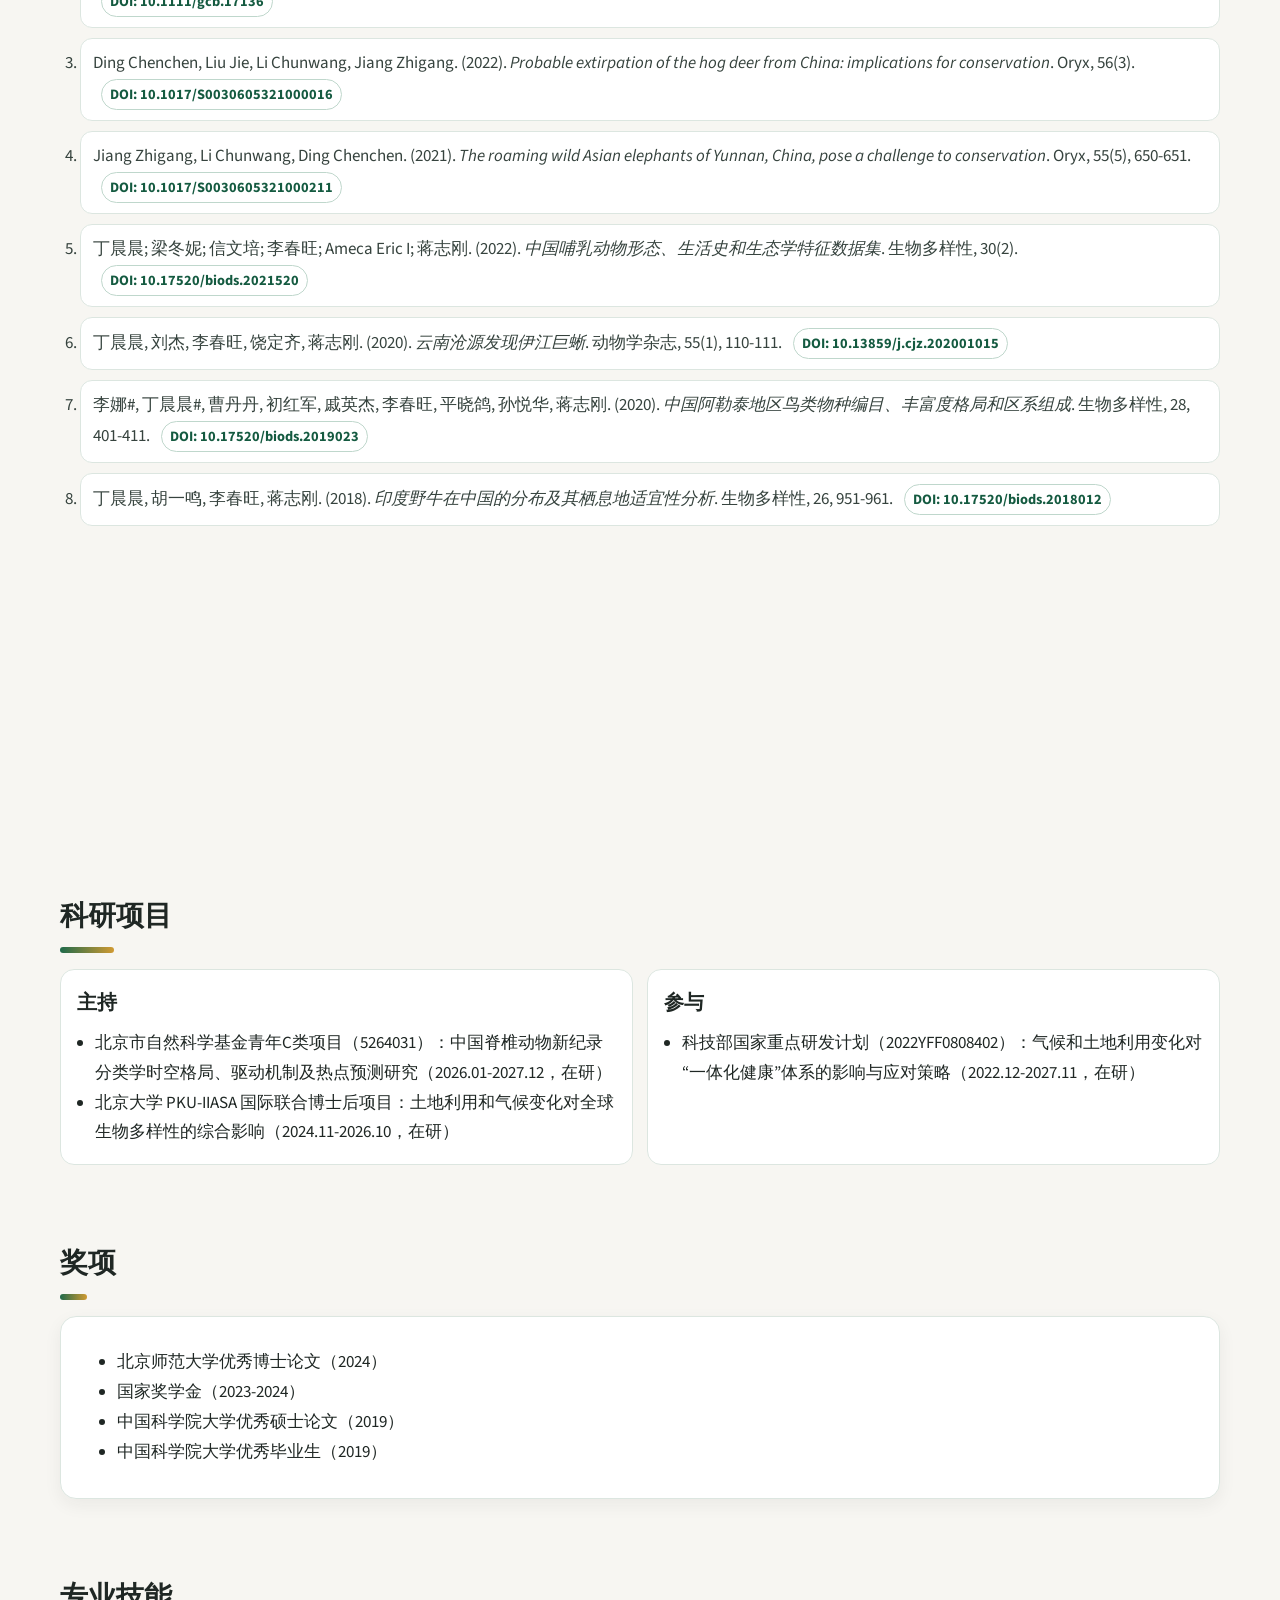
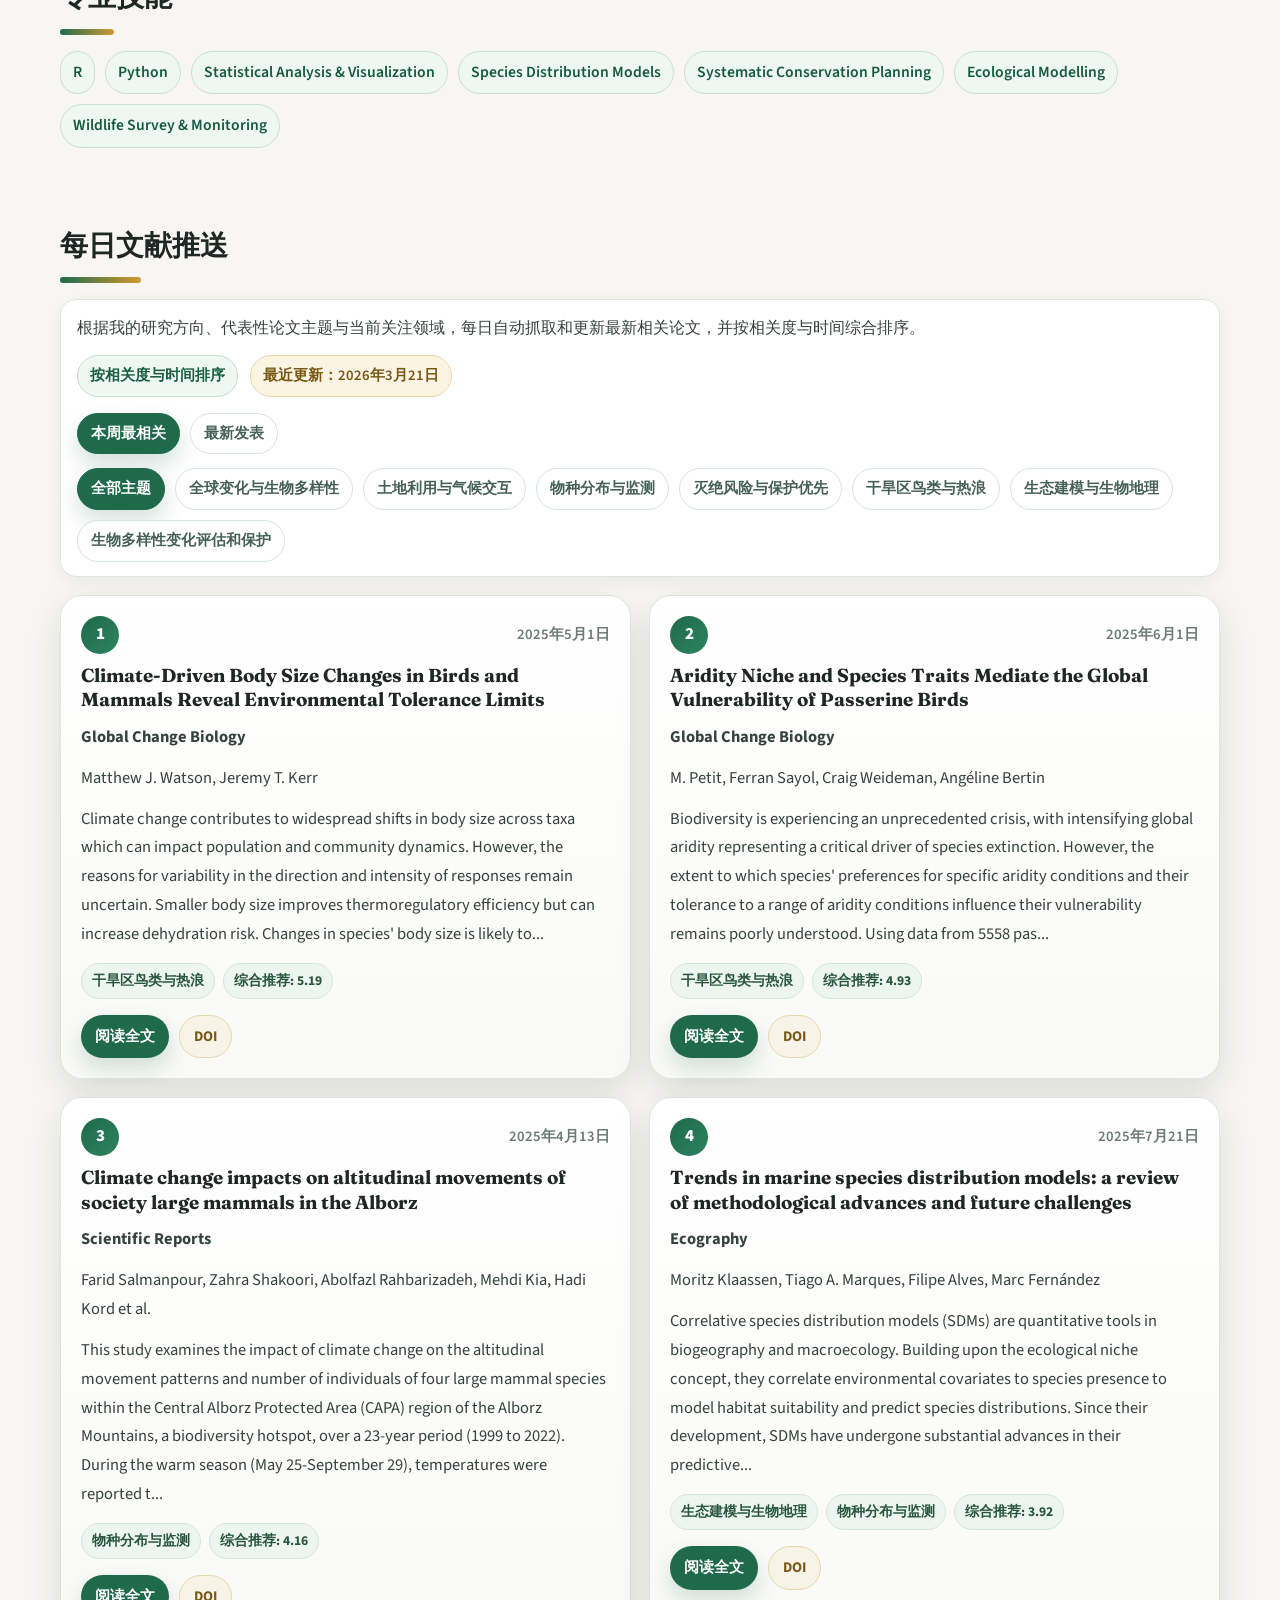
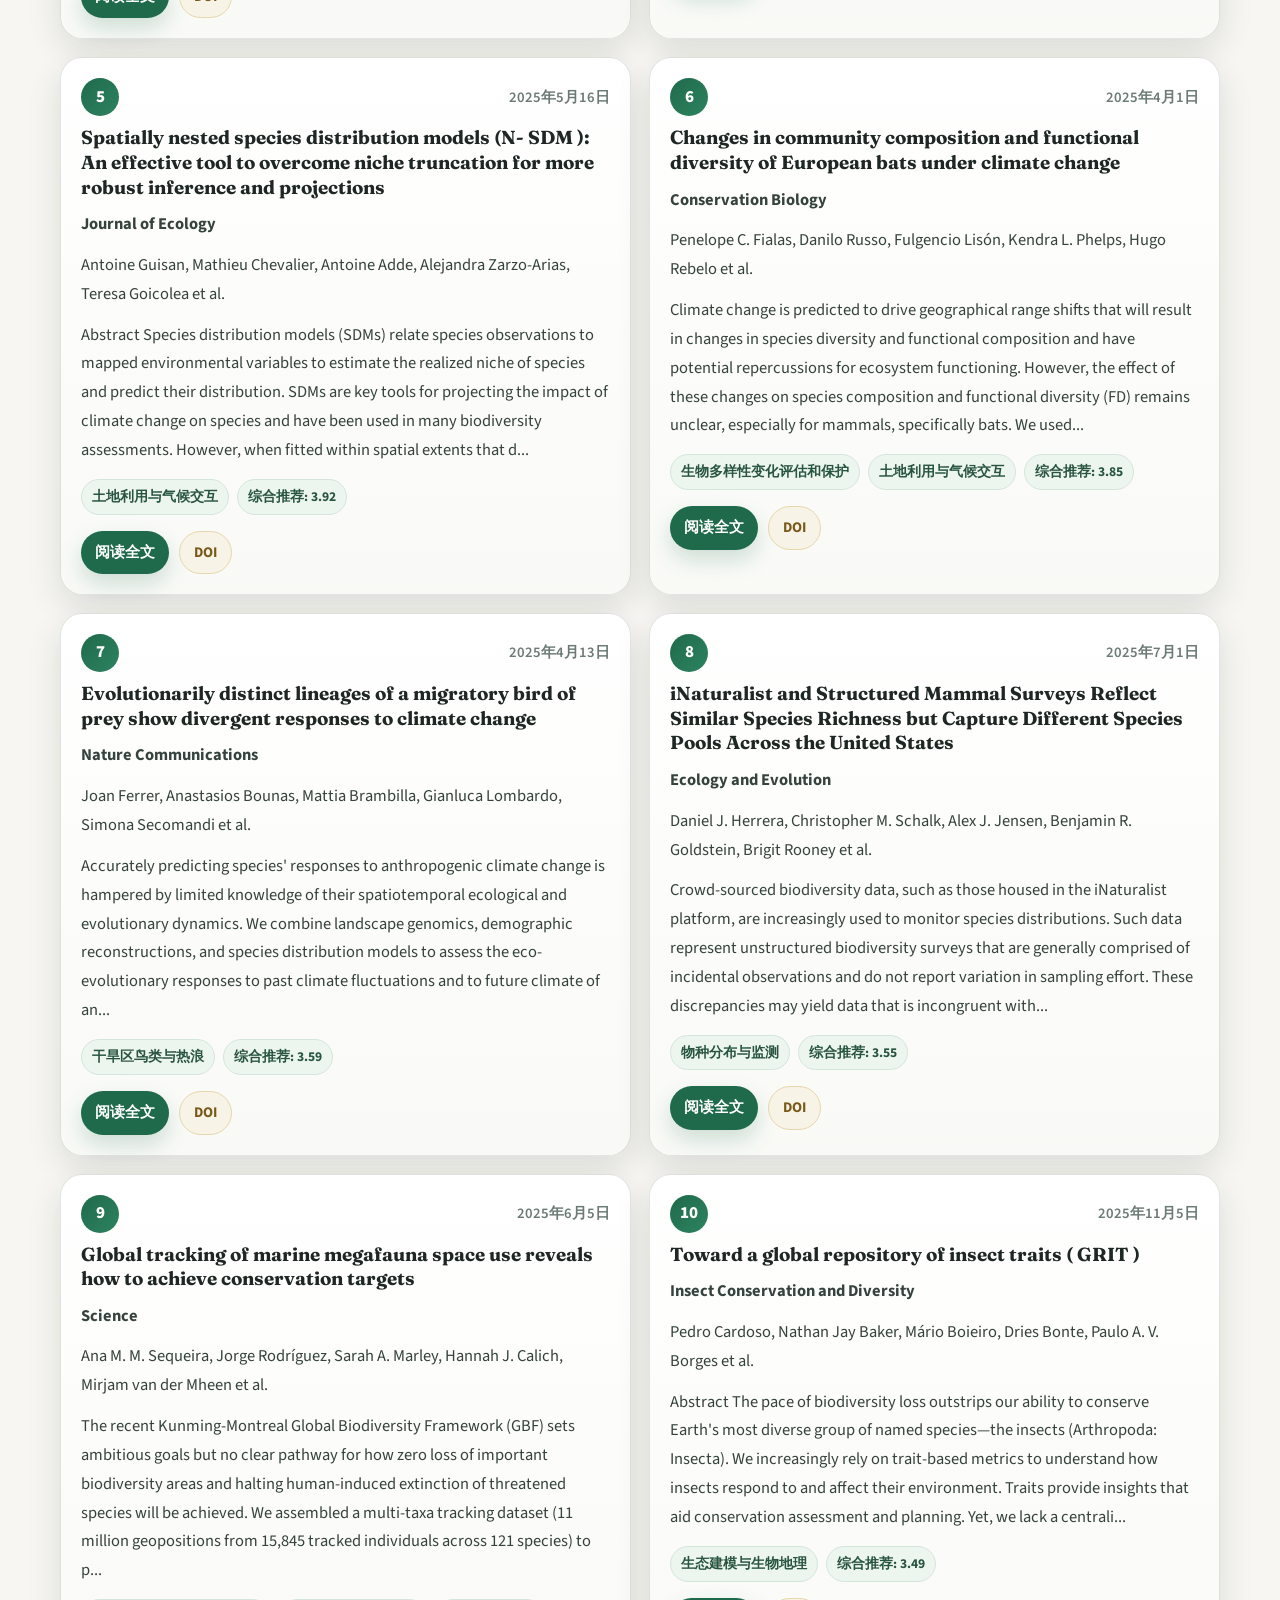
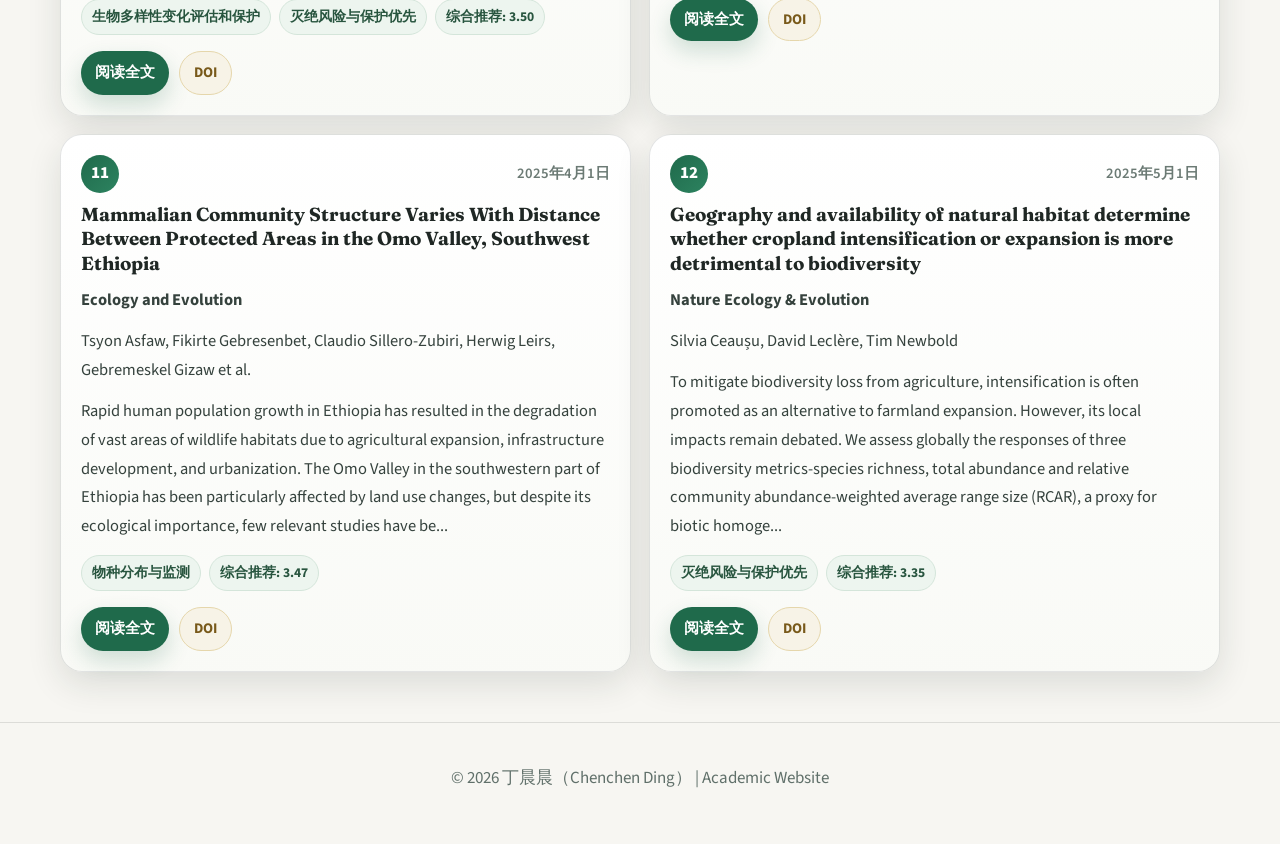
==== commit ee14f77d: "Refine personal academic website wording" ====
--- a/index.html
+++ b/index.html
@@ -3,18 +3,18 @@
 <head>
   <meta charset="utf-8" />
   <meta name="viewport" content="width=device-width, initial-scale=1" />
-  <title>丁晨晨 | Chenchen Ding, PhD | Official Academic Website</title>
-  <meta name="description" content="丁晨晨（Chenchen Ding）官方个人学术主页：教育背景、研究经历、研究方向、研究图谱、代表论文与科研项目。GitHub 主页用于代码仓库与项目展示。" />
+  <title>丁晨晨 | Chenchen Ding, PhD | Personal Academic Website</title>
+  <meta name="description" content="丁晨晨（Chenchen Ding）个人学术网站：教育背景、研究经历、研究方向、研究图谱、代表论文与科研项目。GitHub 主页用于代码仓库与项目展示。" />
   <meta name="robots" content="index,follow,max-image-preview:large" />
   <link rel="canonical" href="https://dingchenchen6.github.io/chenchen-ding/" />
   <meta property="og:type" content="website" />
-  <meta property="og:title" content="丁晨晨 | Chenchen Ding, PhD | Official Academic Website" />
-  <meta property="og:description" content="丁晨晨（Chenchen Ding）官方个人学术主页：教育背景、研究经历、研究方向、研究图谱、代表论文与科研项目。GitHub 主页用于代码仓库与项目展示。" />
+  <meta property="og:title" content="丁晨晨 | Chenchen Ding, PhD | Personal Academic Website" />
+  <meta property="og:description" content="丁晨晨（Chenchen Ding）个人学术网站：教育背景、研究经历、研究方向、研究图谱、代表论文与科研项目。GitHub 主页用于代码仓库与项目展示。" />
   <meta property="og:url" content="https://dingchenchen6.github.io/chenchen-ding/" />
   <meta property="og:image" content="https://dingchenchen6.github.io/chenchen-ding/assets/images/profile.jpg" />
   <meta name="twitter:card" content="summary_large_image" />
-  <meta name="twitter:title" content="丁晨晨 | Chenchen Ding, PhD | Official Academic Website" />
-  <meta name="twitter:description" content="丁晨晨（Chenchen Ding）官方个人学术主页：教育背景、研究经历、研究方向、研究图谱、代表论文与科研项目。GitHub 主页用于代码仓库与项目展示。" />
+  <meta name="twitter:title" content="丁晨晨 | Chenchen Ding, PhD | Personal Academic Website" />
+  <meta name="twitter:description" content="丁晨晨（Chenchen Ding）个人学术网站：教育背景、研究经历、研究方向、研究图谱、代表论文与科研项目。GitHub 主页用于代码仓库与项目展示。" />
   <meta name="twitter:image" content="https://dingchenchen6.github.io/chenchen-ding/assets/images/profile.jpg" />
   <link rel="preconnect" href="https://fonts.googleapis.com" />
   <link rel="preconnect" href="https://fonts.gstatic.com" crossorigin />
@@ -28,7 +28,7 @@
       "alternateName": "丁晨晨",
       "url": "https://dingchenchen6.github.io/chenchen-ding/",
       "image": "https://dingchenchen6.github.io/chenchen-ding/assets/images/profile.jpg",
-      "description": "Official academic website of Chenchen Ding",
+      "description": "Personal academic website of Chenchen Ding",
       "jobTitle": "PKU-IIASA International Postdoctoral Fellow",
       "sameAs": [
         "https://github.com/dingchenchen6",
@@ -79,7 +79,7 @@
           <a href="mailto:chenchen.ding@pku.edu.cn">chenchen.ding@pku.edu.cn</a>
         </div>
         <p class="hero-note">
-          Official academic website. GitHub profile and repository hub:
+          Personal academic website. GitHub profile and repository hub:
           <a href="https://github.com/dingchenchen6" target="_blank" rel="noopener me">github.com/dingchenchen6</a>
         </p>
       </div>
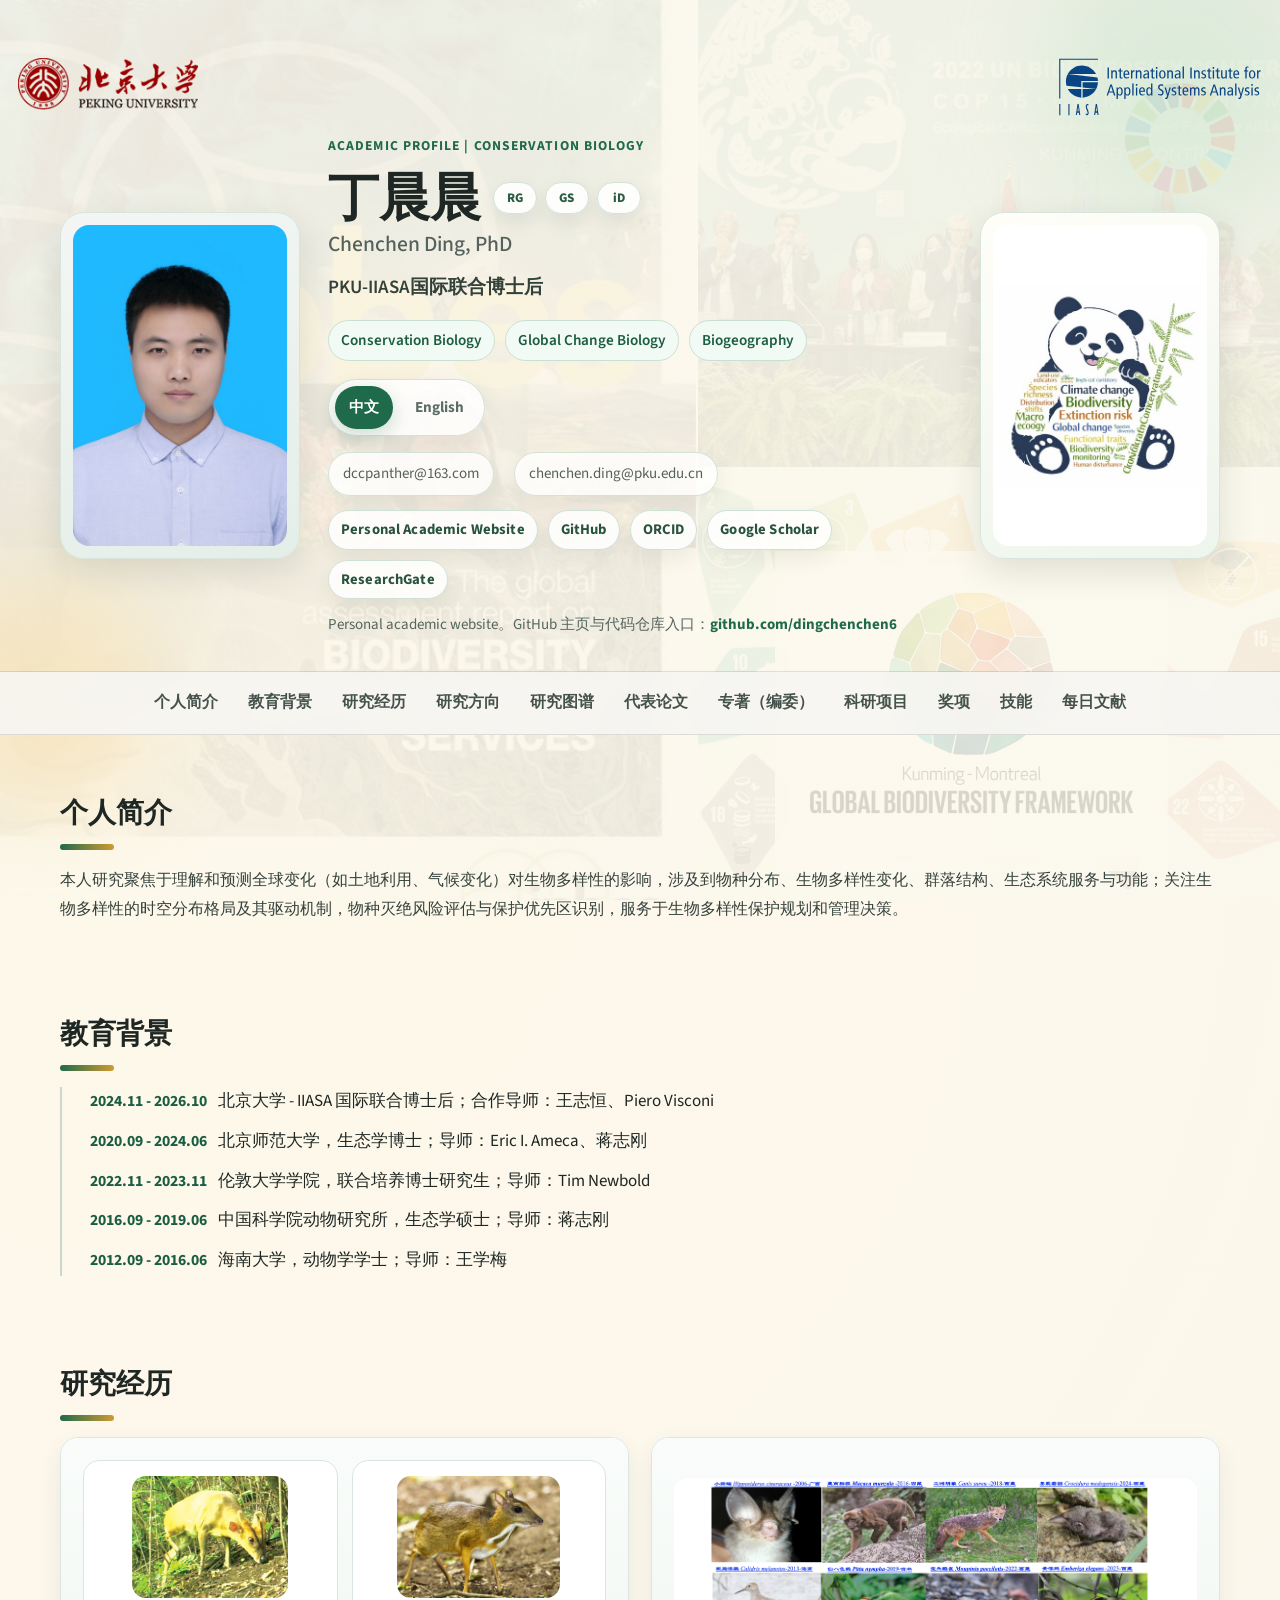
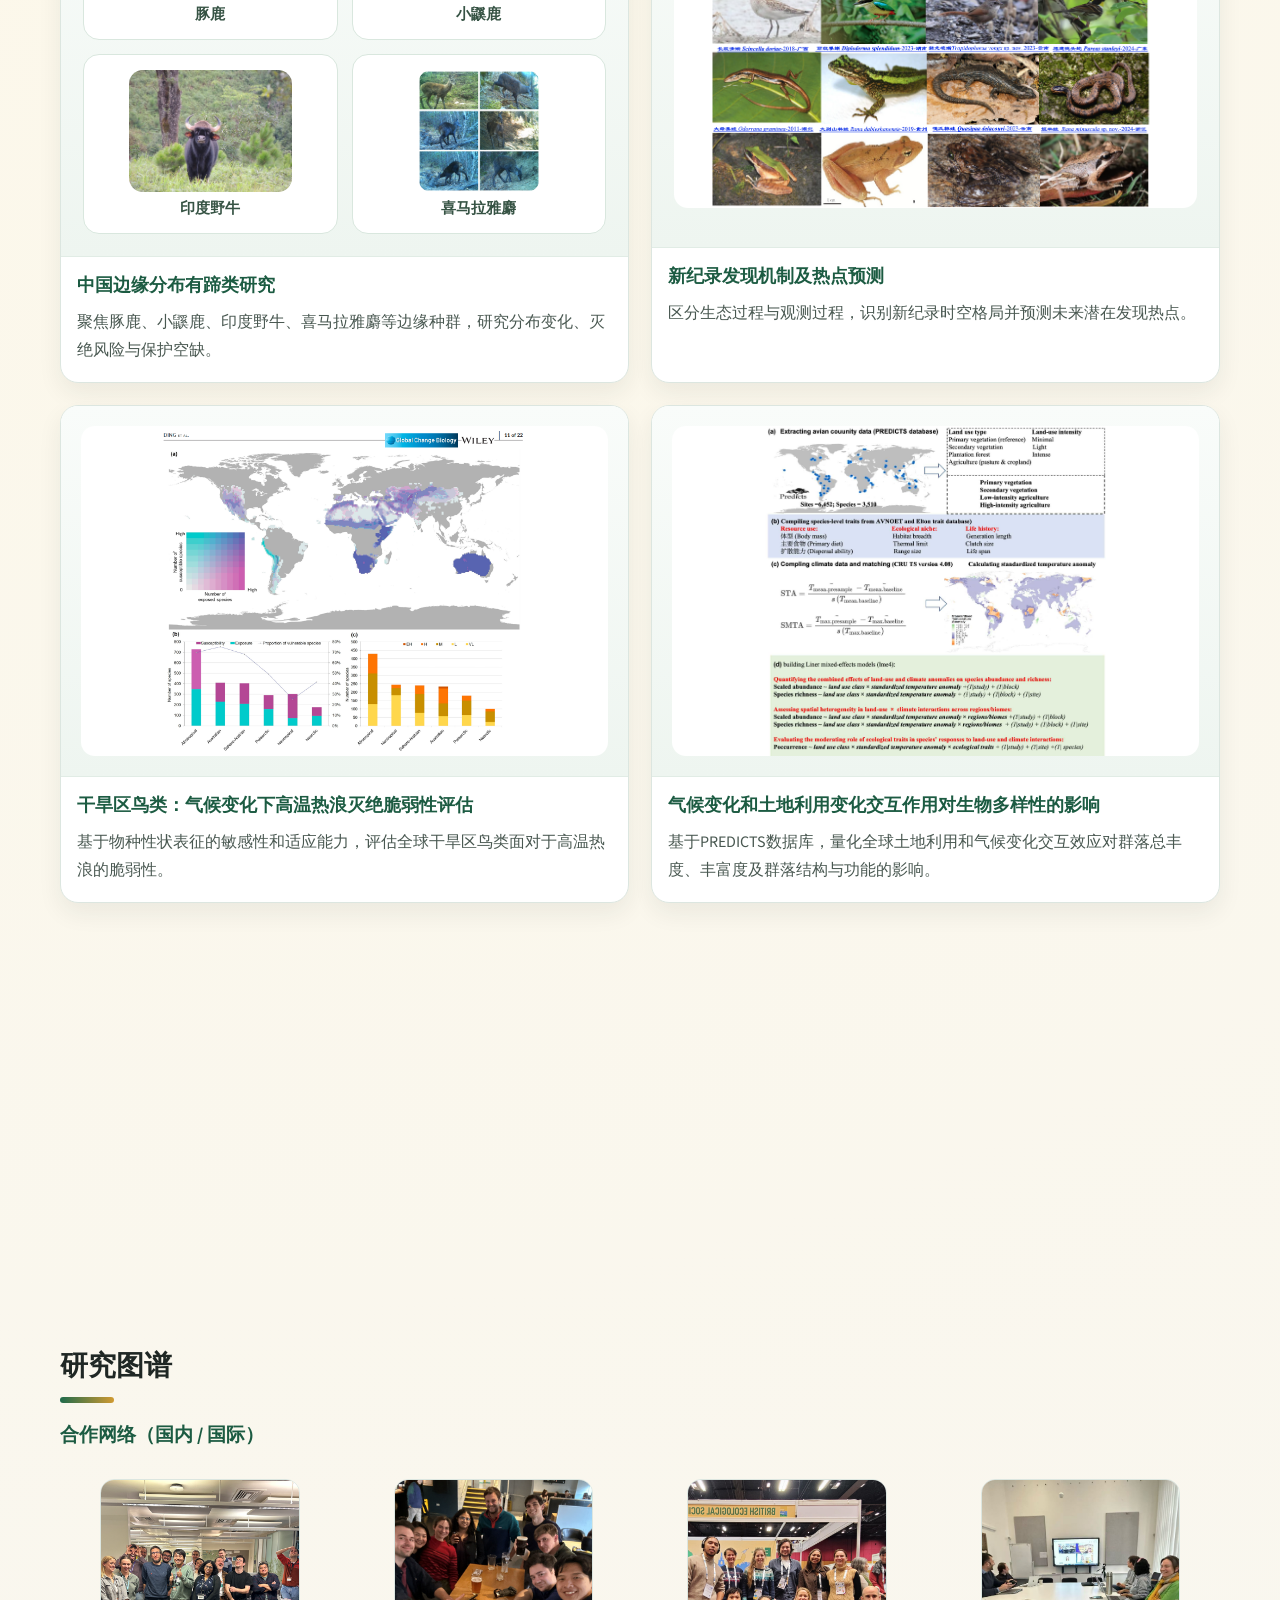
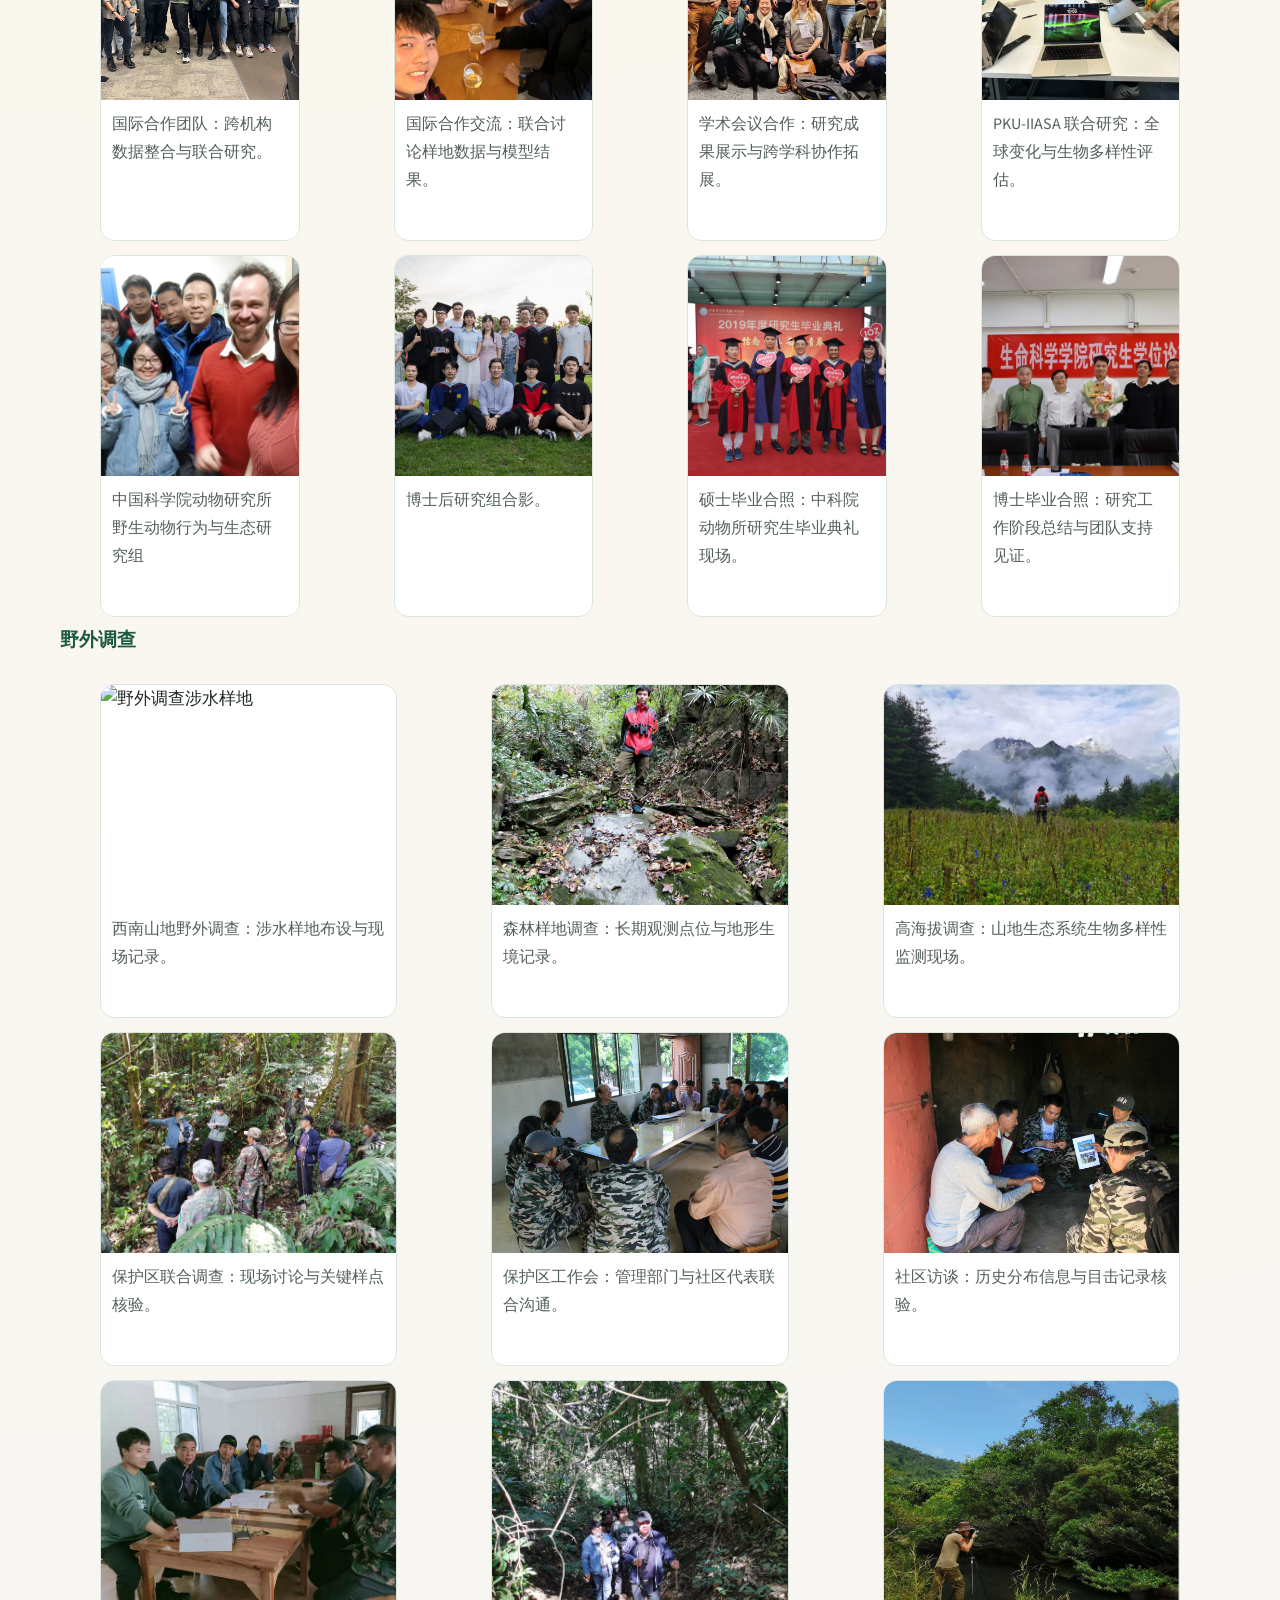
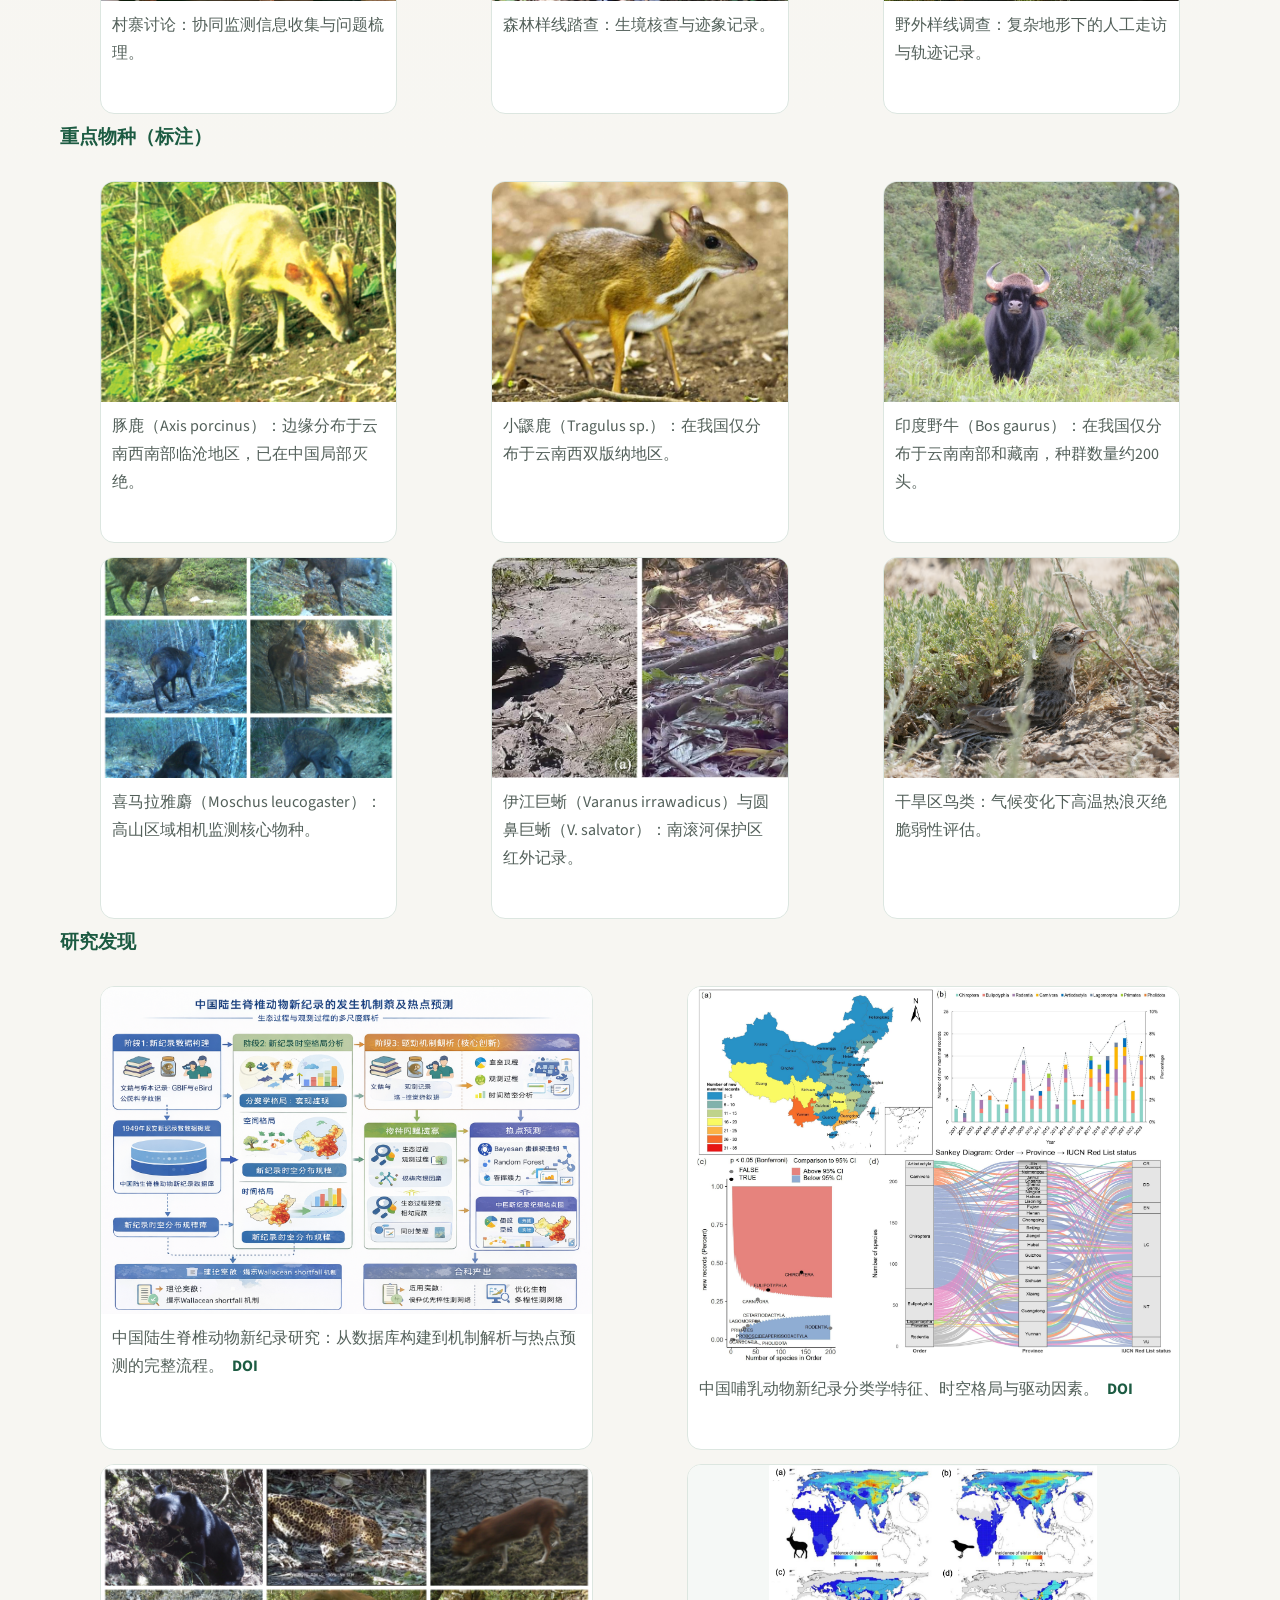
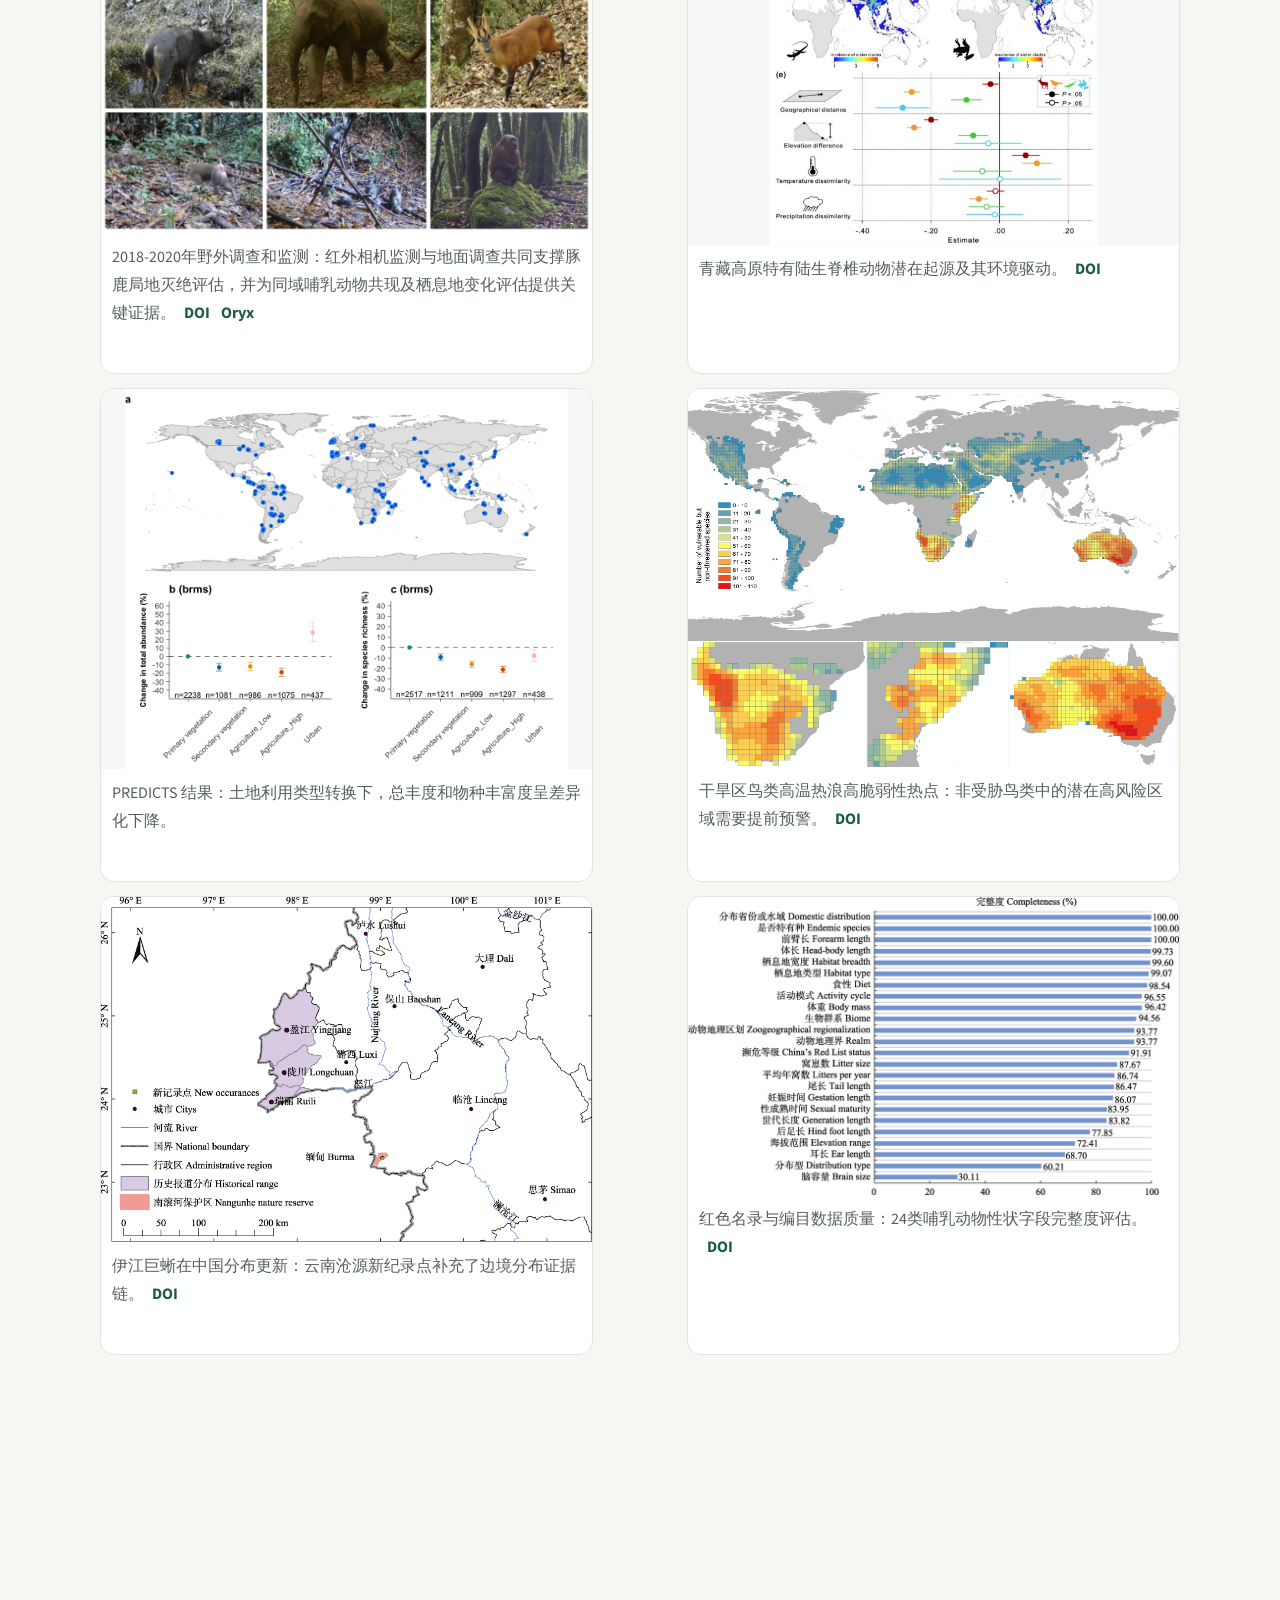
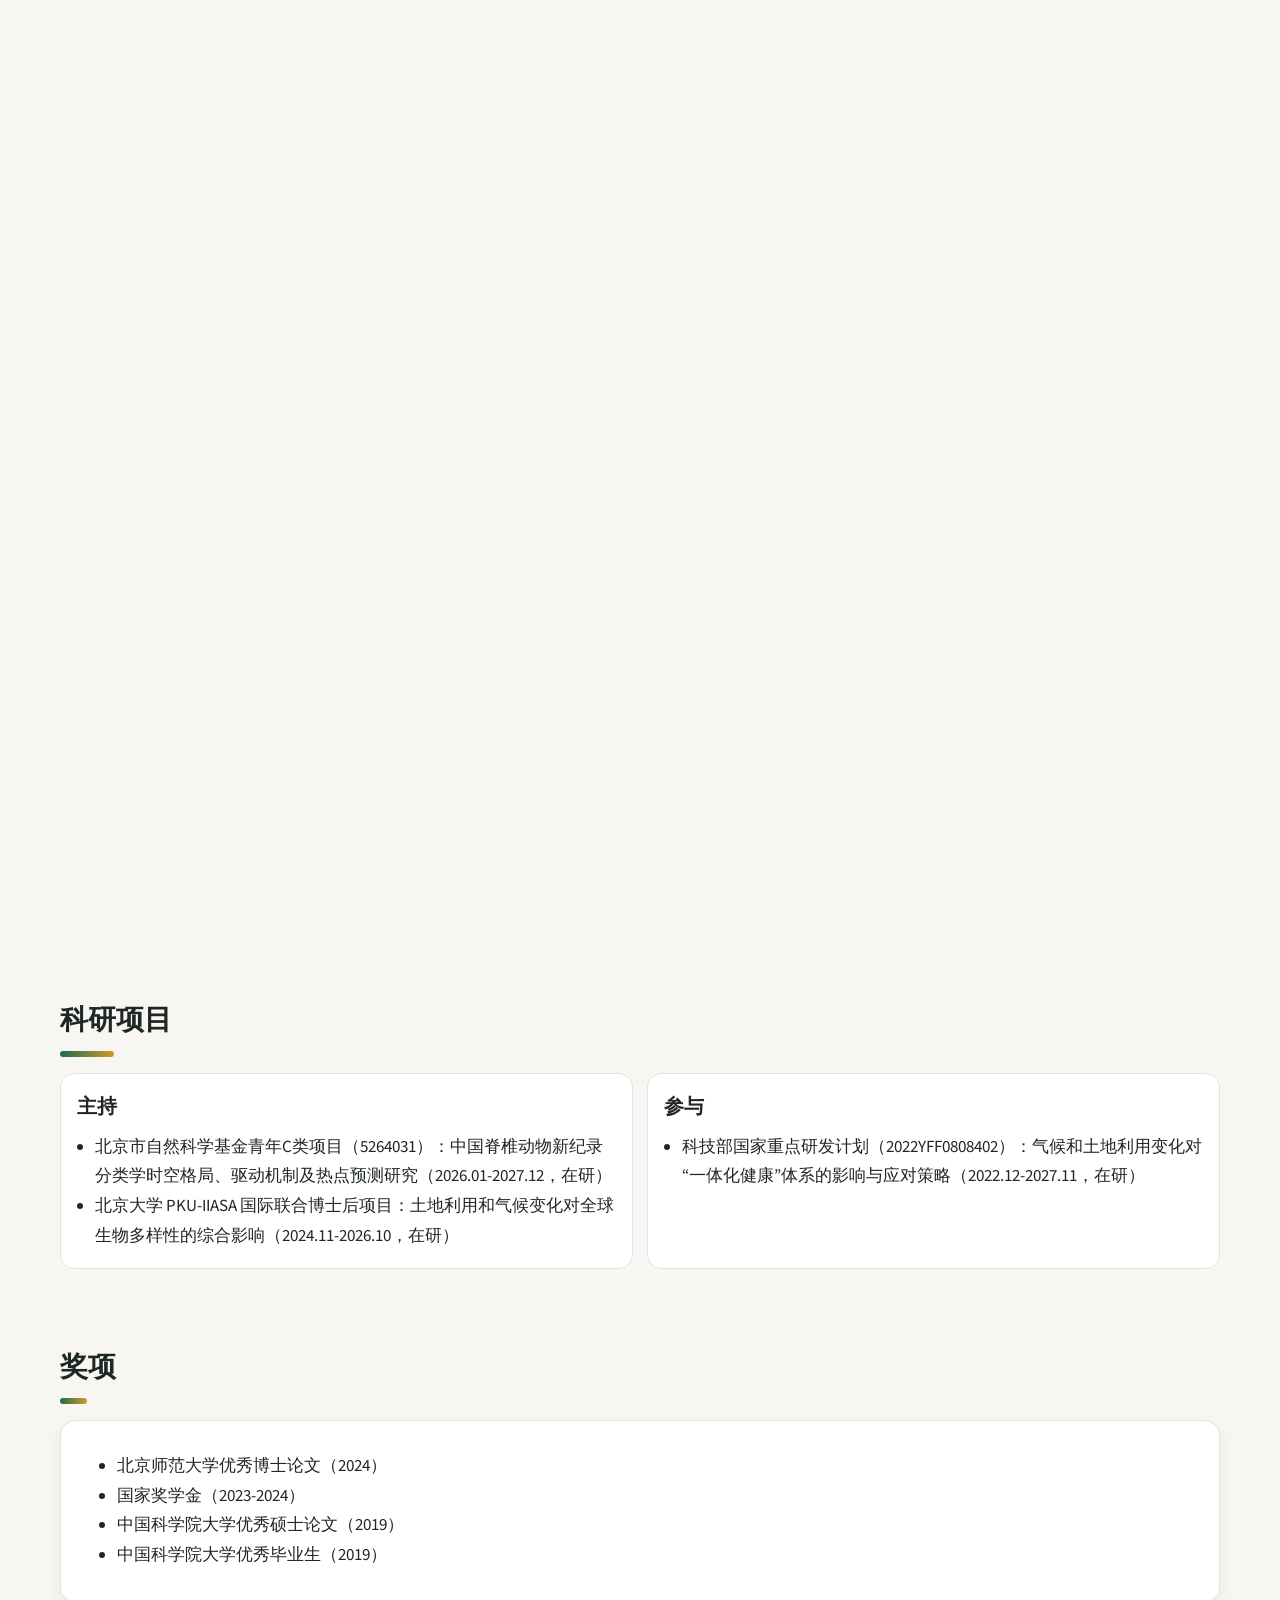
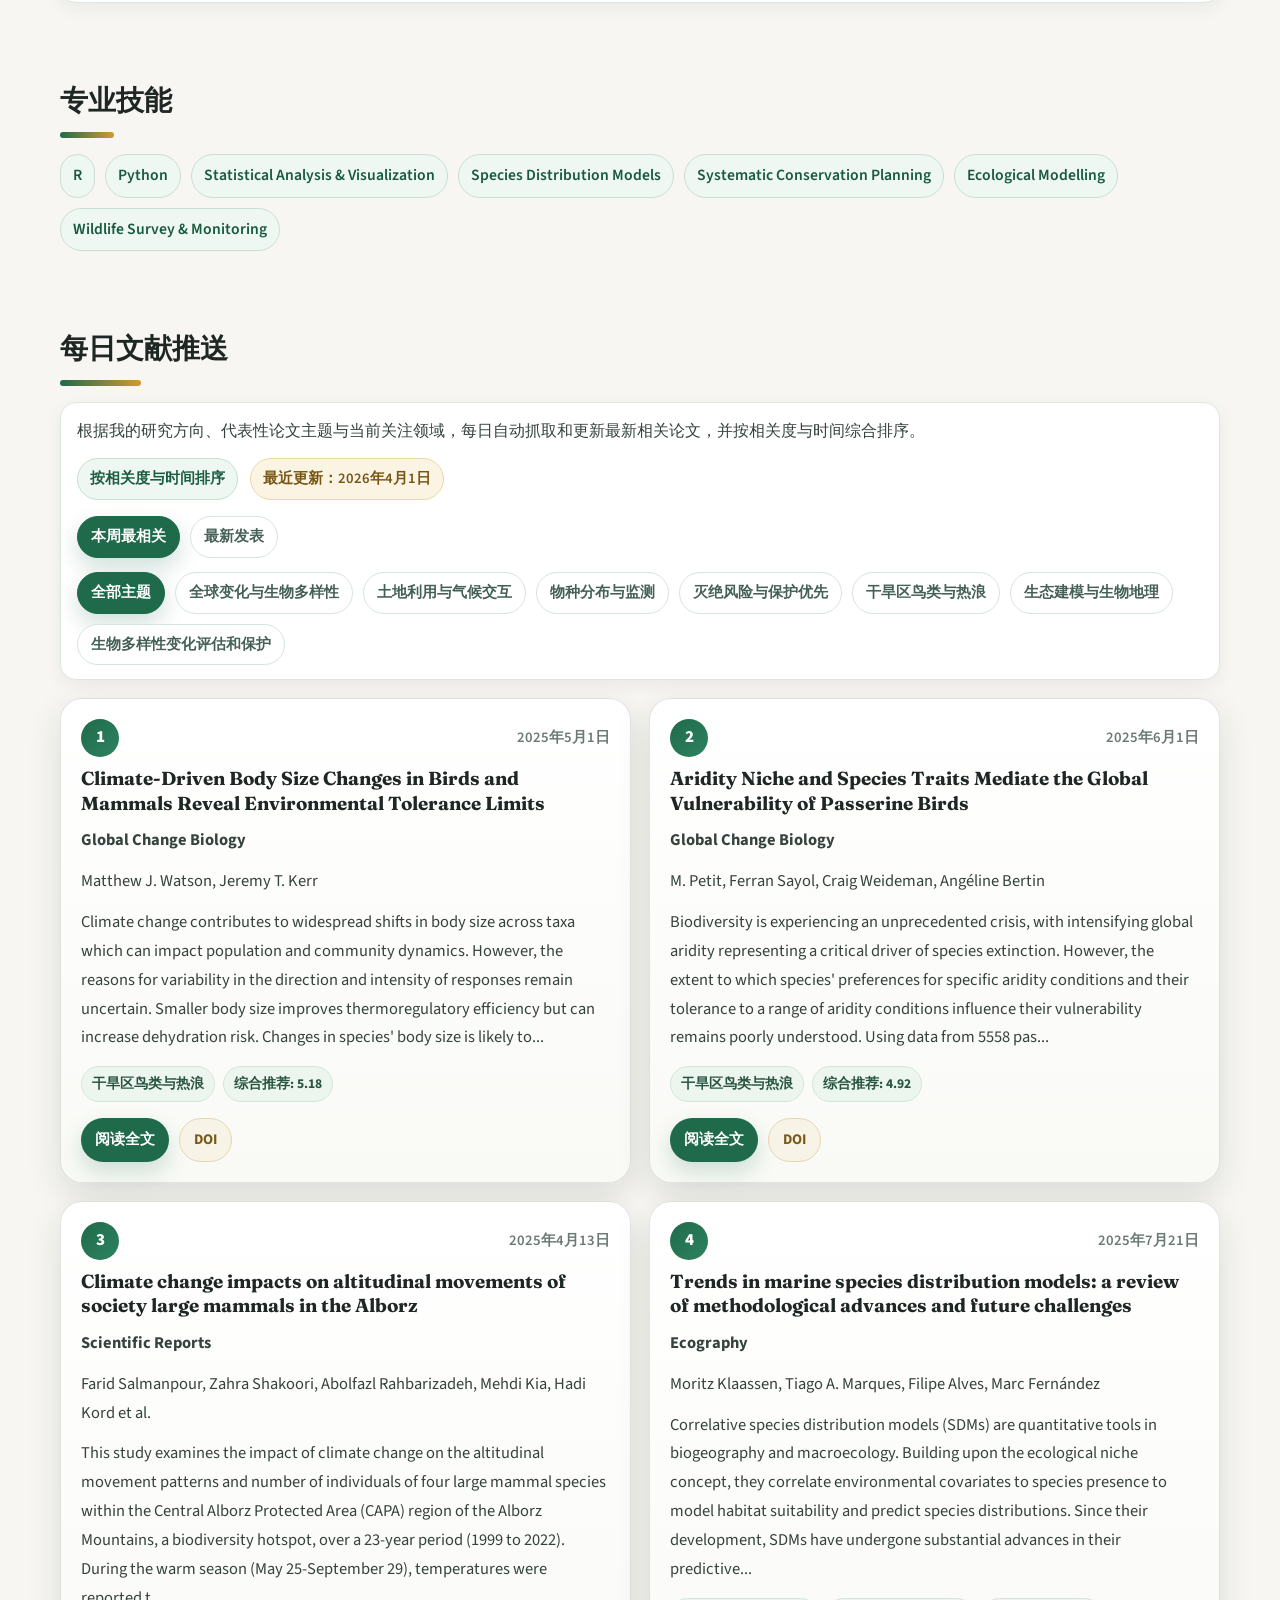
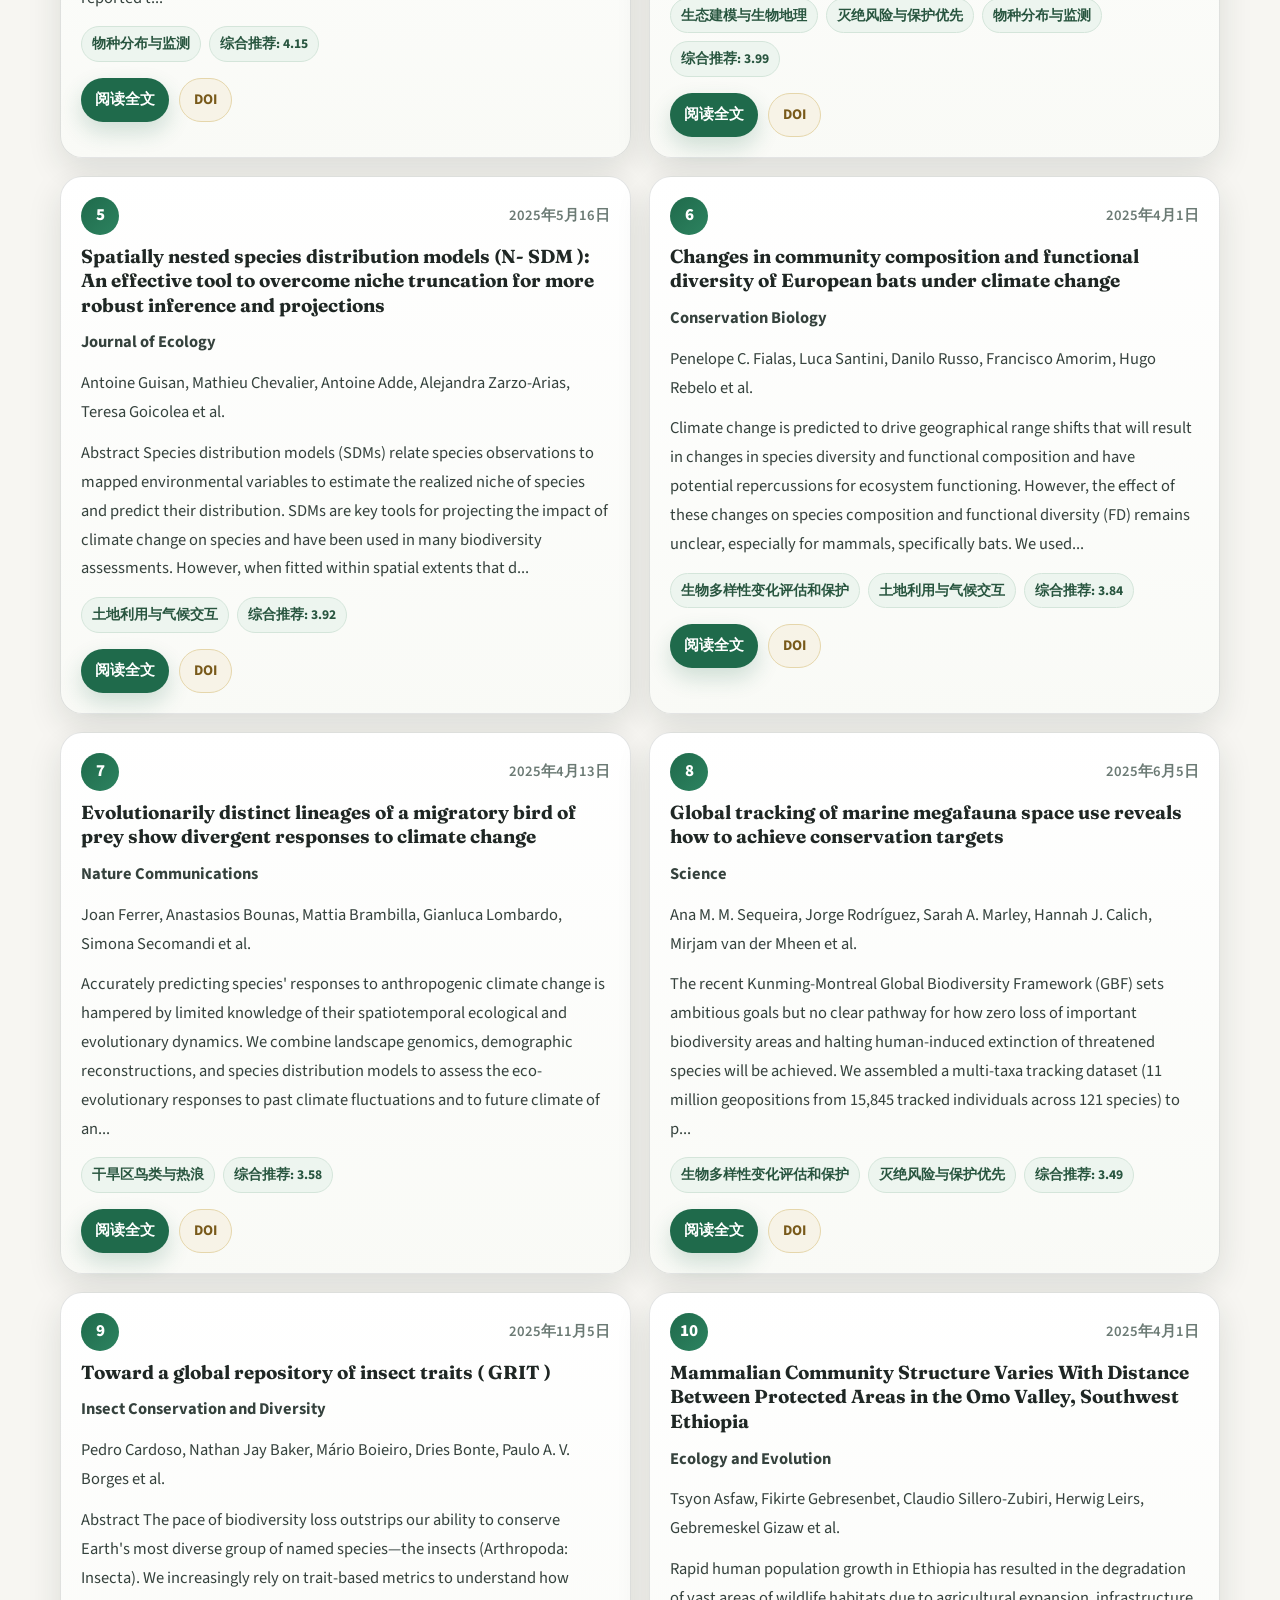
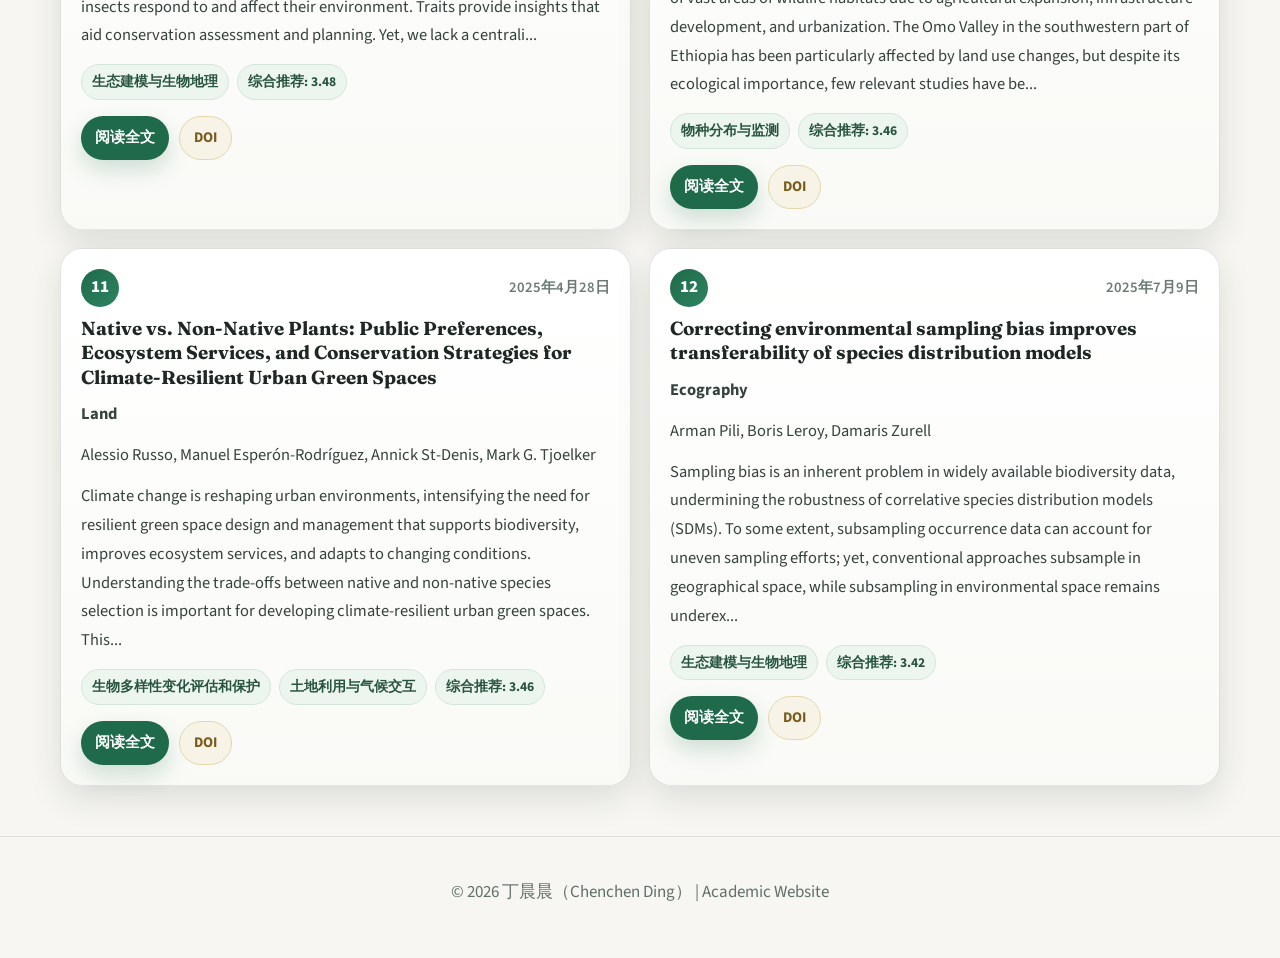
==== commit 23b0afc1: "Strengthen search visibility signals" ====
--- a/index.html
+++ b/index.html
@@ -5,9 +5,11 @@
   <meta name="viewport" content="width=device-width, initial-scale=1" />
   <title>丁晨晨 | Chenchen Ding, PhD | Personal Academic Website</title>
   <meta name="description" content="丁晨晨（Chenchen Ding）个人学术网站：教育背景、研究经历、研究方向、研究图谱、代表论文与科研项目。GitHub 主页用于代码仓库与项目展示。" />
+  <meta name="author" content="Chenchen Ding" />
   <meta name="robots" content="index,follow,max-image-preview:large" />
   <link rel="canonical" href="https://dingchenchen6.github.io/chenchen-ding/" />
   <meta property="og:type" content="website" />
+  <meta property="og:site_name" content="Chenchen Ding | Personal Academic Website" />
   <meta property="og:title" content="丁晨晨 | Chenchen Ding, PhD | Personal Academic Website" />
   <meta property="og:description" content="丁晨晨（Chenchen Ding）个人学术网站：教育背景、研究经历、研究方向、研究图谱、代表论文与科研项目。GitHub 主页用于代码仓库与项目展示。" />
   <meta property="og:url" content="https://dingchenchen6.github.io/chenchen-ding/" />
@@ -23,17 +25,84 @@
   <script type="application/ld+json">
     {
       "@context": "https://schema.org",
-      "@type": "Person",
-      "name": "Chenchen Ding",
-      "alternateName": "丁晨晨",
-      "url": "https://dingchenchen6.github.io/chenchen-ding/",
-      "image": "https://dingchenchen6.github.io/chenchen-ding/assets/images/profile.jpg",
-      "description": "Personal academic website of Chenchen Ding",
-      "jobTitle": "PKU-IIASA International Postdoctoral Fellow",
-      "sameAs": [
-        "https://github.com/dingchenchen6",
-        "https://orcid.org/0000-0001-6706-7996",
-        "https://iiasa.ac.at/staff/chenchen-ding"
+      "@graph": [
+        {
+          "@type": "Person",
+          "@id": "https://dingchenchen6.github.io/chenchen-ding/#person",
+          "name": "Chenchen Ding",
+          "alternateName": "丁晨晨",
+          "url": "https://dingchenchen6.github.io/chenchen-ding/",
+          "image": "https://dingchenchen6.github.io/chenchen-ding/assets/images/profile.jpg",
+          "description": "Personal academic website of Chenchen Ding",
+          "jobTitle": "PKU-IIASA International Postdoctoral Fellow",
+          "email": [
+            "mailto:dccpanther@163.com",
+            "mailto:chenchen.ding@pku.edu.cn"
+          ],
+          "affiliation": [
+            {
+              "@type": "CollegeOrUniversity",
+              "name": "Peking University",
+              "url": "https://english.pku.edu.cn/"
+            },
+            {
+              "@type": "Organization",
+              "name": "International Institute for Applied Systems Analysis",
+              "alternateName": "IIASA",
+              "url": "https://iiasa.ac.at/"
+            }
+          ],
+          "alumniOf": [
+            {
+              "@type": "CollegeOrUniversity",
+              "name": "Beijing Normal University"
+            },
+            {
+              "@type": "CollegeOrUniversity",
+              "name": "University College London"
+            },
+            {
+              "@type": "Organization",
+              "name": "Institute of Zoology, Chinese Academy of Sciences"
+            },
+            {
+              "@type": "CollegeOrUniversity",
+              "name": "Hainan University"
+            }
+          ],
+          "knowsAbout": [
+            "Conservation Biology",
+            "Global Change Biology",
+            "Biogeography",
+            "Biodiversity Change",
+            "Species Distribution",
+            "Ecological Modelling",
+            "Extinction Risk Assessment",
+            "Conservation Planning"
+          ],
+          "sameAs": [
+            "https://github.com/dingchenchen6",
+            "https://orcid.org/0000-0001-6706-7996",
+            "https://iiasa.ac.at/staff/chenchen-ding"
+          ]
+        },
+        {
+          "@type": "WebSite",
+          "@id": "https://dingchenchen6.github.io/chenchen-ding/#website",
+          "url": "https://dingchenchen6.github.io/chenchen-ding/",
+          "name": "Chenchen Ding | Personal Academic Website",
+          "description": "Personal academic website of Chenchen Ding",
+          "inLanguage": [
+            "zh-CN",
+            "en"
+          ],
+          "author": {
+            "@id": "https://dingchenchen6.github.io/chenchen-ding/#person"
+          },
+          "about": {
+            "@id": "https://dingchenchen6.github.io/chenchen-ding/#person"
+          }
+        }
       ]
     }
   </script>
@@ -77,6 +146,13 @@
         <div class="contacts" aria-label="Contact emails">
           <a href="mailto:dccpanther@163.com">dccpanther@163.com</a>
           <a href="mailto:chenchen.ding@pku.edu.cn">chenchen.ding@pku.edu.cn</a>
+        </div>
+        <div class="hero-profiles" aria-label="Public profiles">
+          <a href="https://dingchenchen6.github.io/chenchen-ding/" rel="bookmark">Personal Academic Website</a>
+          <a href="https://github.com/dingchenchen6" target="_blank" rel="noopener me">GitHub</a>
+          <a href="https://orcid.org/0000-0001-6706-7996" target="_blank" rel="noopener me">ORCID</a>
+          <a href="https://scholar.google.com/citations?view_op=search_authors&amp;mauthors=Chenchen+Ding" target="_blank" rel="noopener">Google Scholar</a>
+          <a href="https://www.researchgate.net/search/researcher?q=Chenchen%20Ding" target="_blank" rel="noopener">ResearchGate</a>
         </div>
         <p class="hero-note">
           Personal academic website. GitHub profile and repository hub:
--- a/style.css
+++ b/style.css
@@ -310,6 +310,36 @@
   box-shadow: 0 10px 24px rgba(24, 40, 32, 0.1);
 }
 
+.hero-profiles {
+  display: flex;
+  flex-wrap: wrap;
+  gap: 10px;
+  margin-top: 14px;
+}
+
+.hero-profiles a {
+  display: inline-flex;
+  align-items: center;
+  min-height: 34px;
+  padding: 6px 12px;
+  border-radius: 999px;
+  border: 1px solid #cfe0d6;
+  background: rgba(255, 255, 255, 0.84);
+  box-shadow: 0 8px 22px rgba(24, 40, 32, 0.07);
+  color: #28533f;
+  text-decoration: none;
+  font-size: 0.92rem;
+  font-weight: 700;
+  letter-spacing: 0.01em;
+  transition: transform 0.2s ease, box-shadow 0.2s ease, border-color 0.2s ease;
+}
+
+.hero-profiles a:hover {
+  transform: translateY(-1px);
+  border-color: #b7d2c3;
+  box-shadow: 0 10px 24px rgba(24, 40, 32, 0.1);
+}
+
 .hero-note {
   margin: 14px 0 0;
   color: #56655f;
@@ -1017,6 +1047,16 @@
     transform: none;
   }
 
+  .hero-profiles {
+    gap: 8px;
+  }
+
+  .hero-profiles a {
+    min-height: 32px;
+    padding: 5px 10px;
+    font-size: 0.88rem;
+  }
+
   .hero-logo-pku {
     height: 40px;
   }
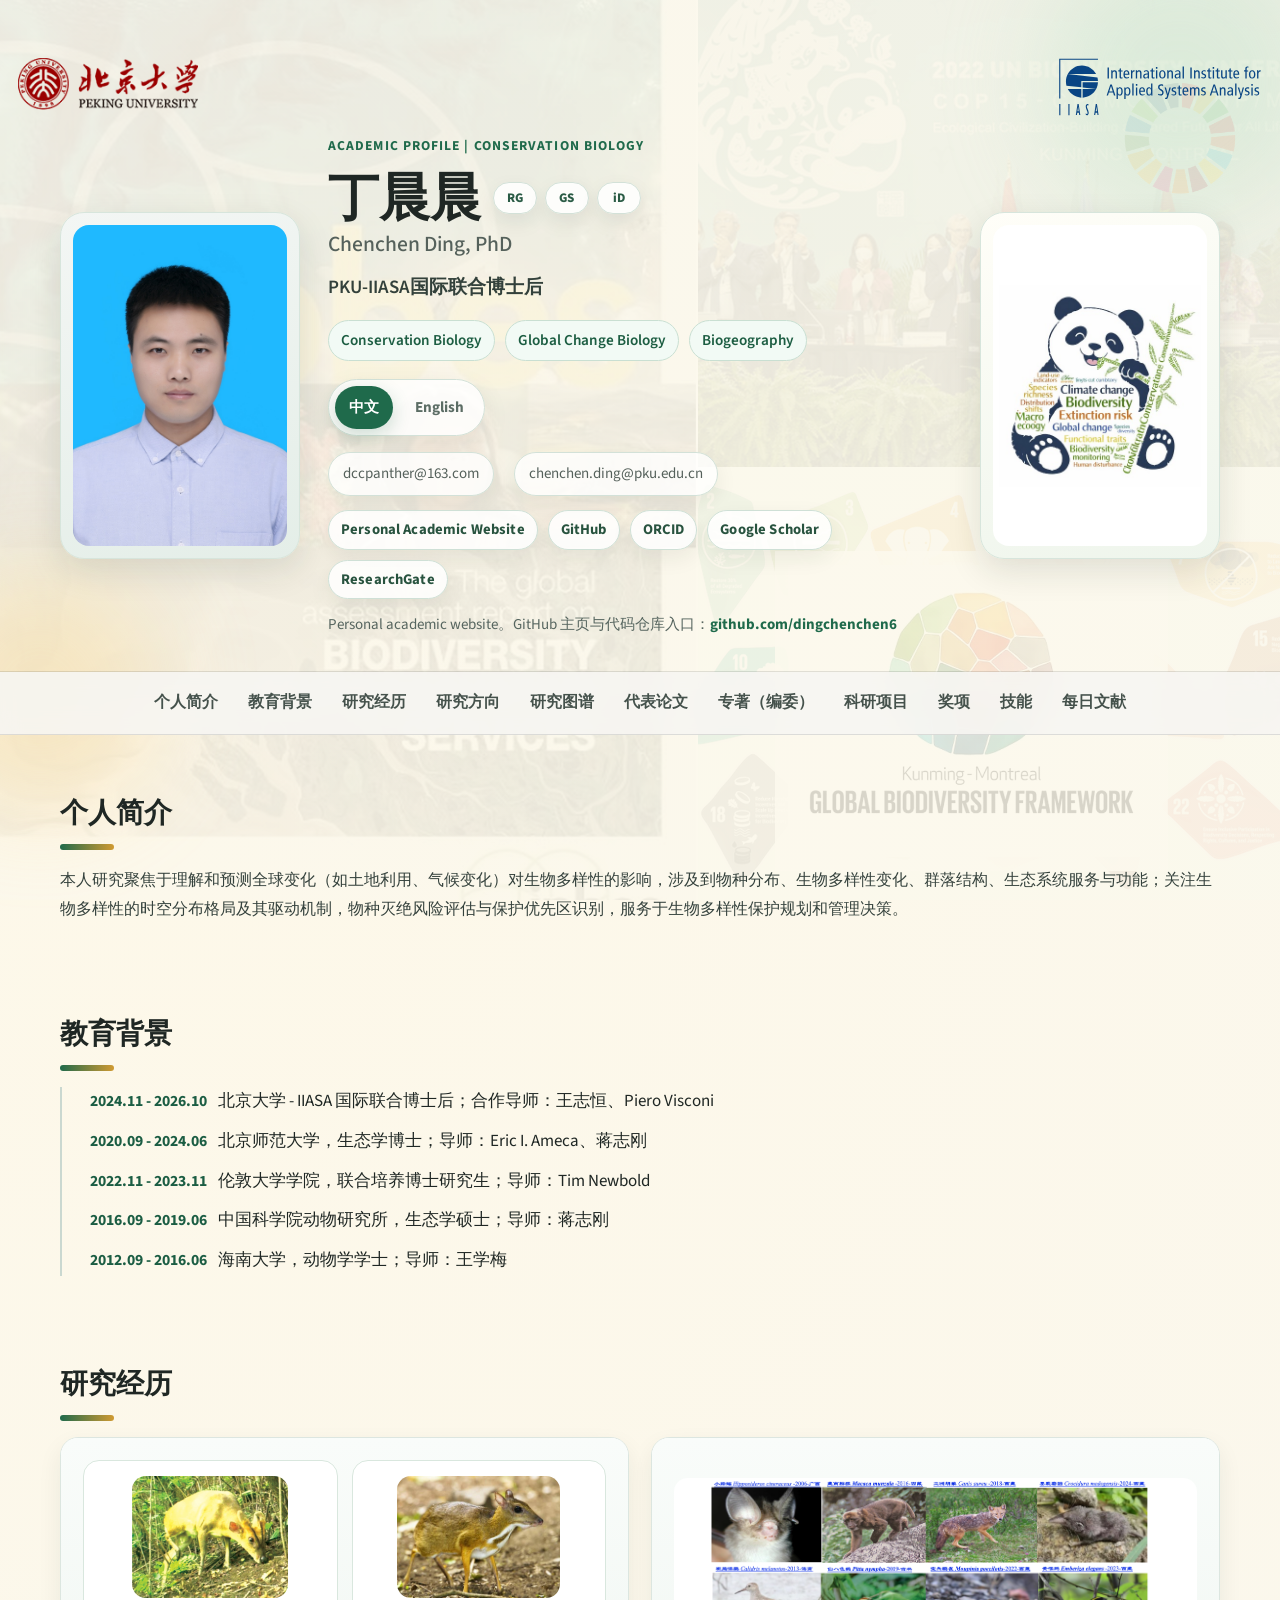
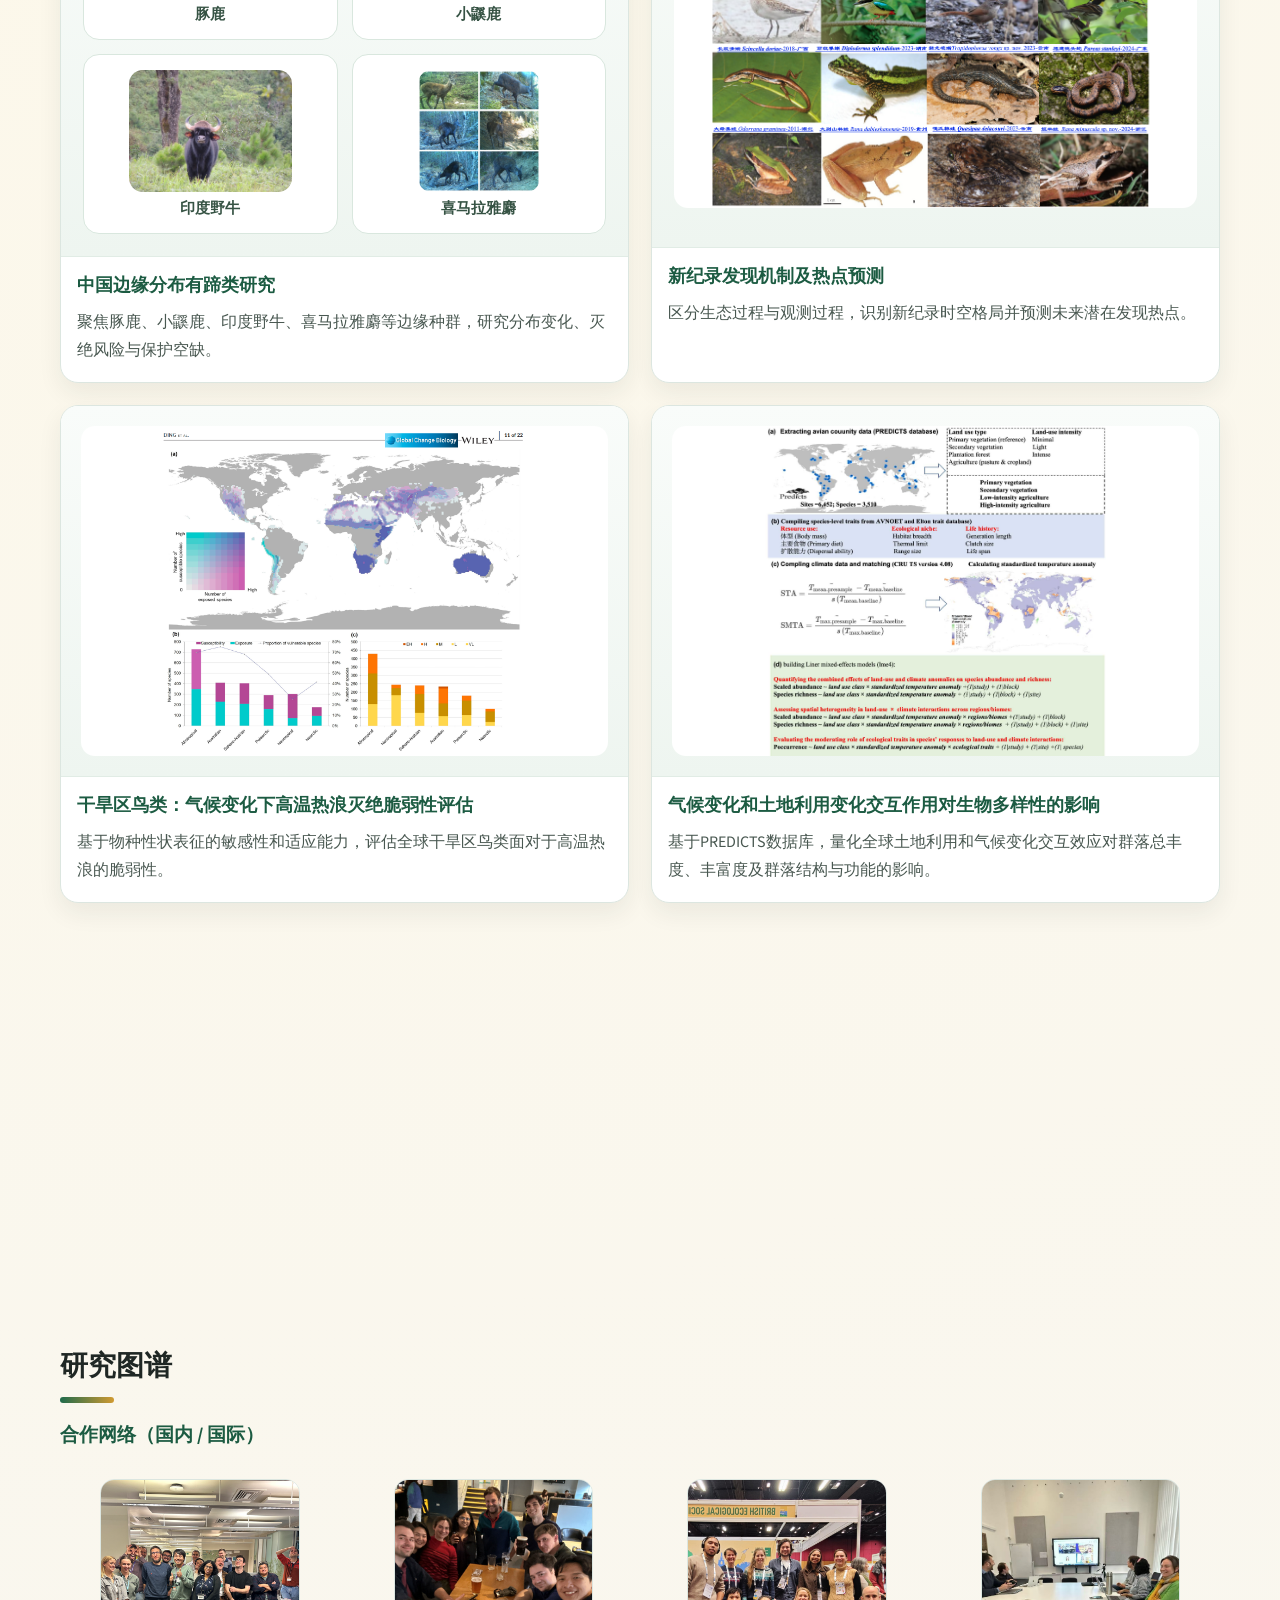
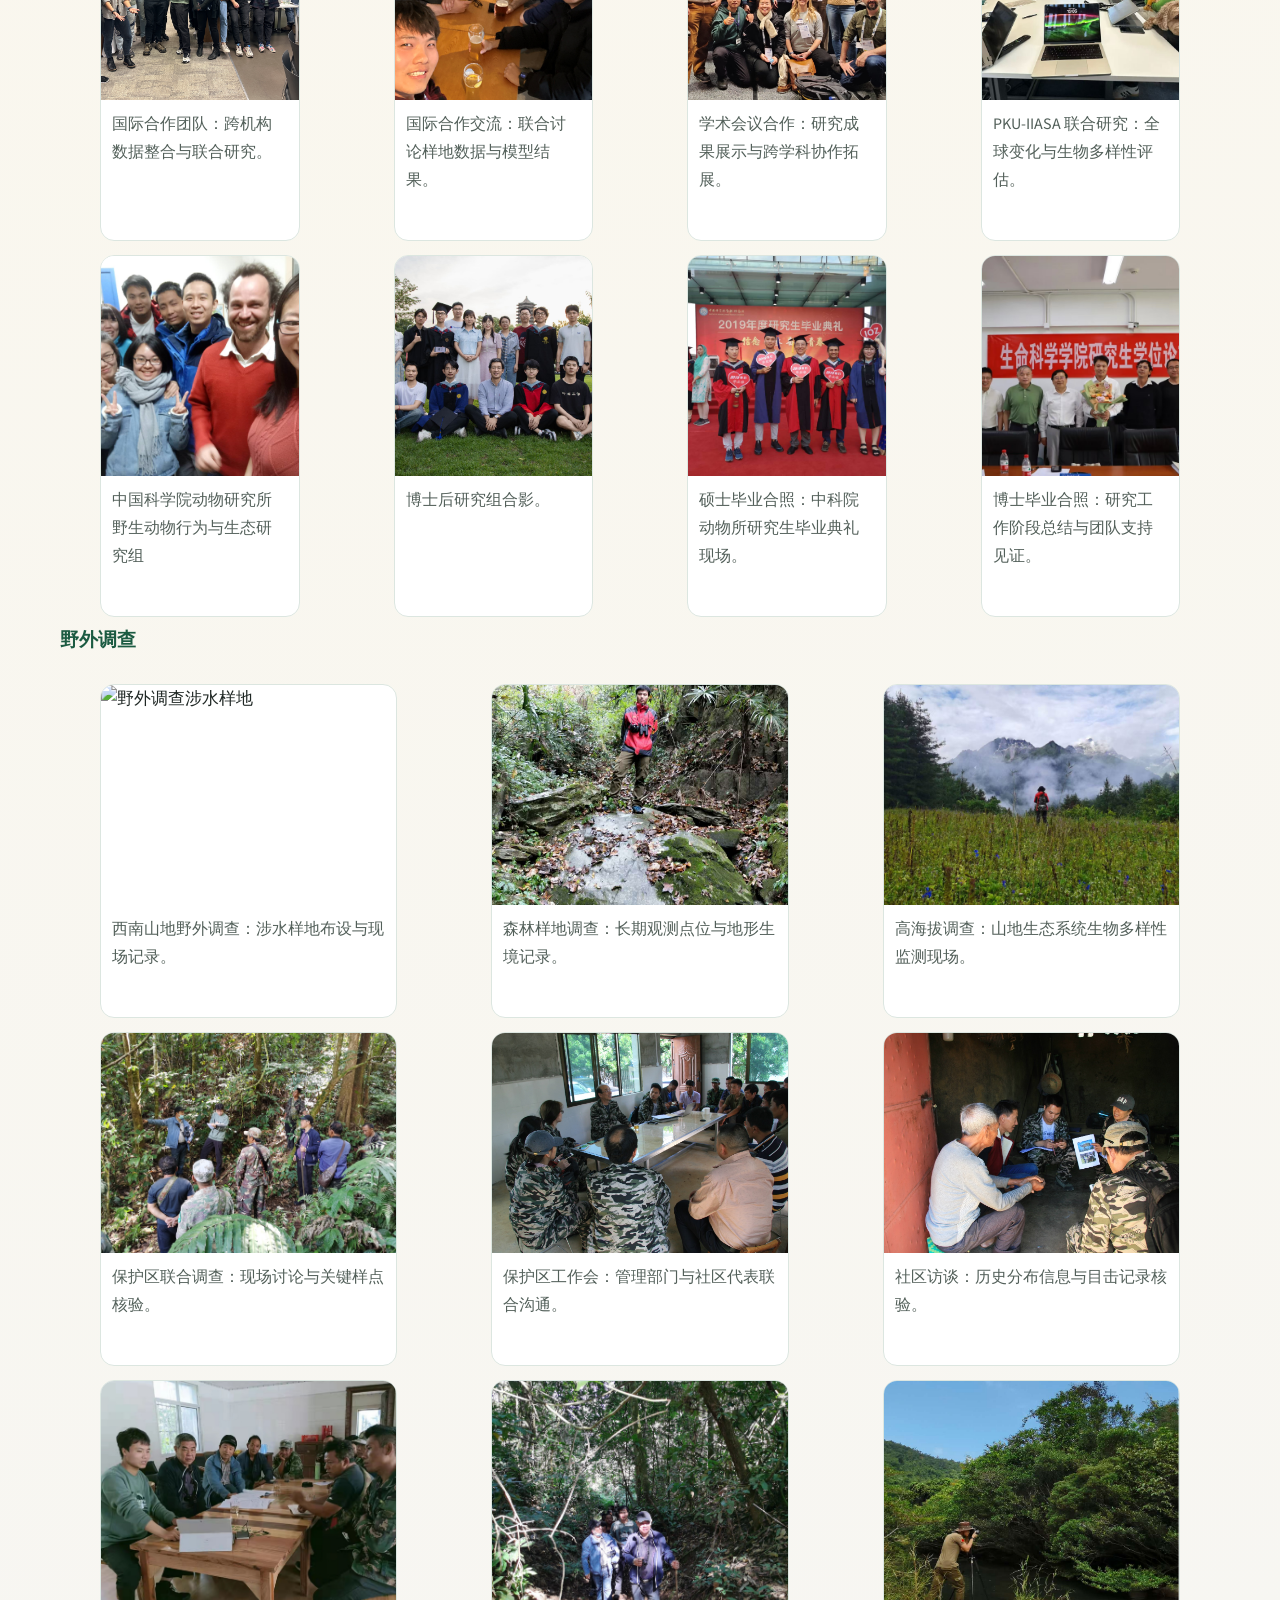
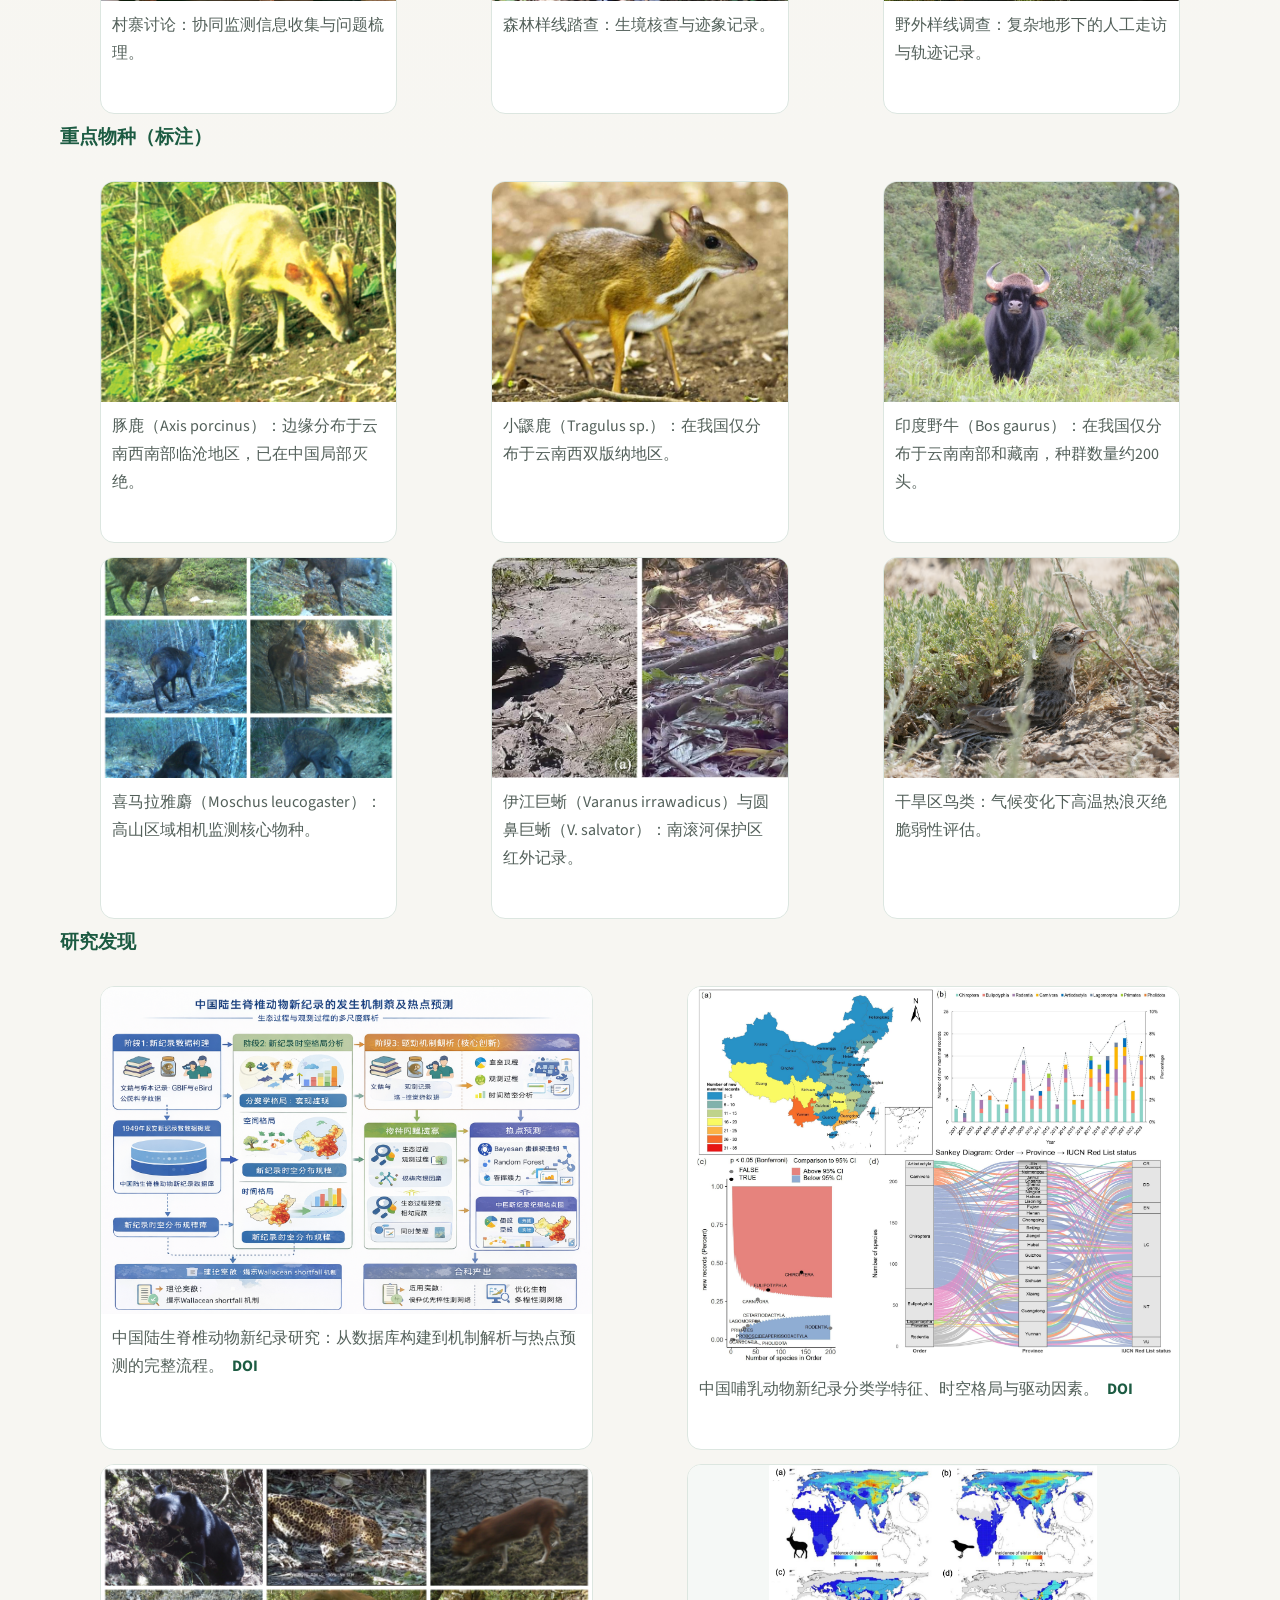
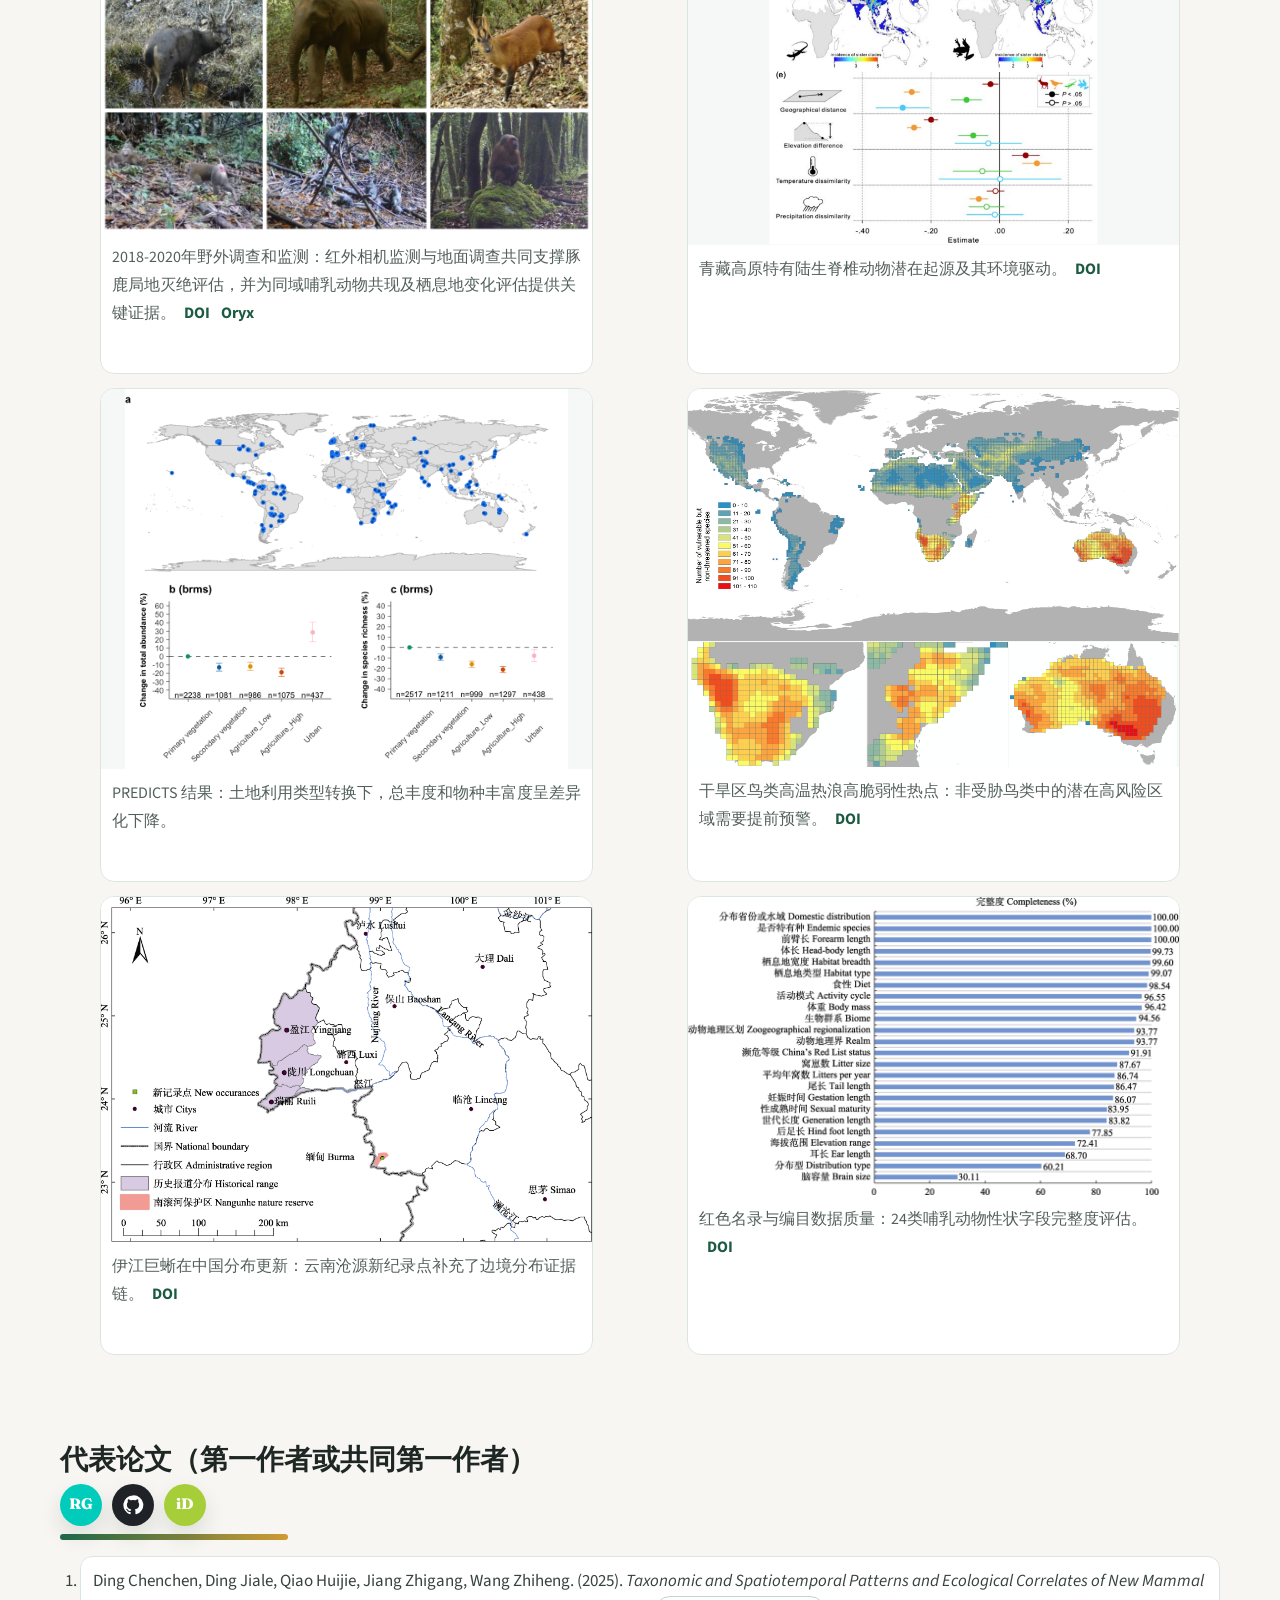
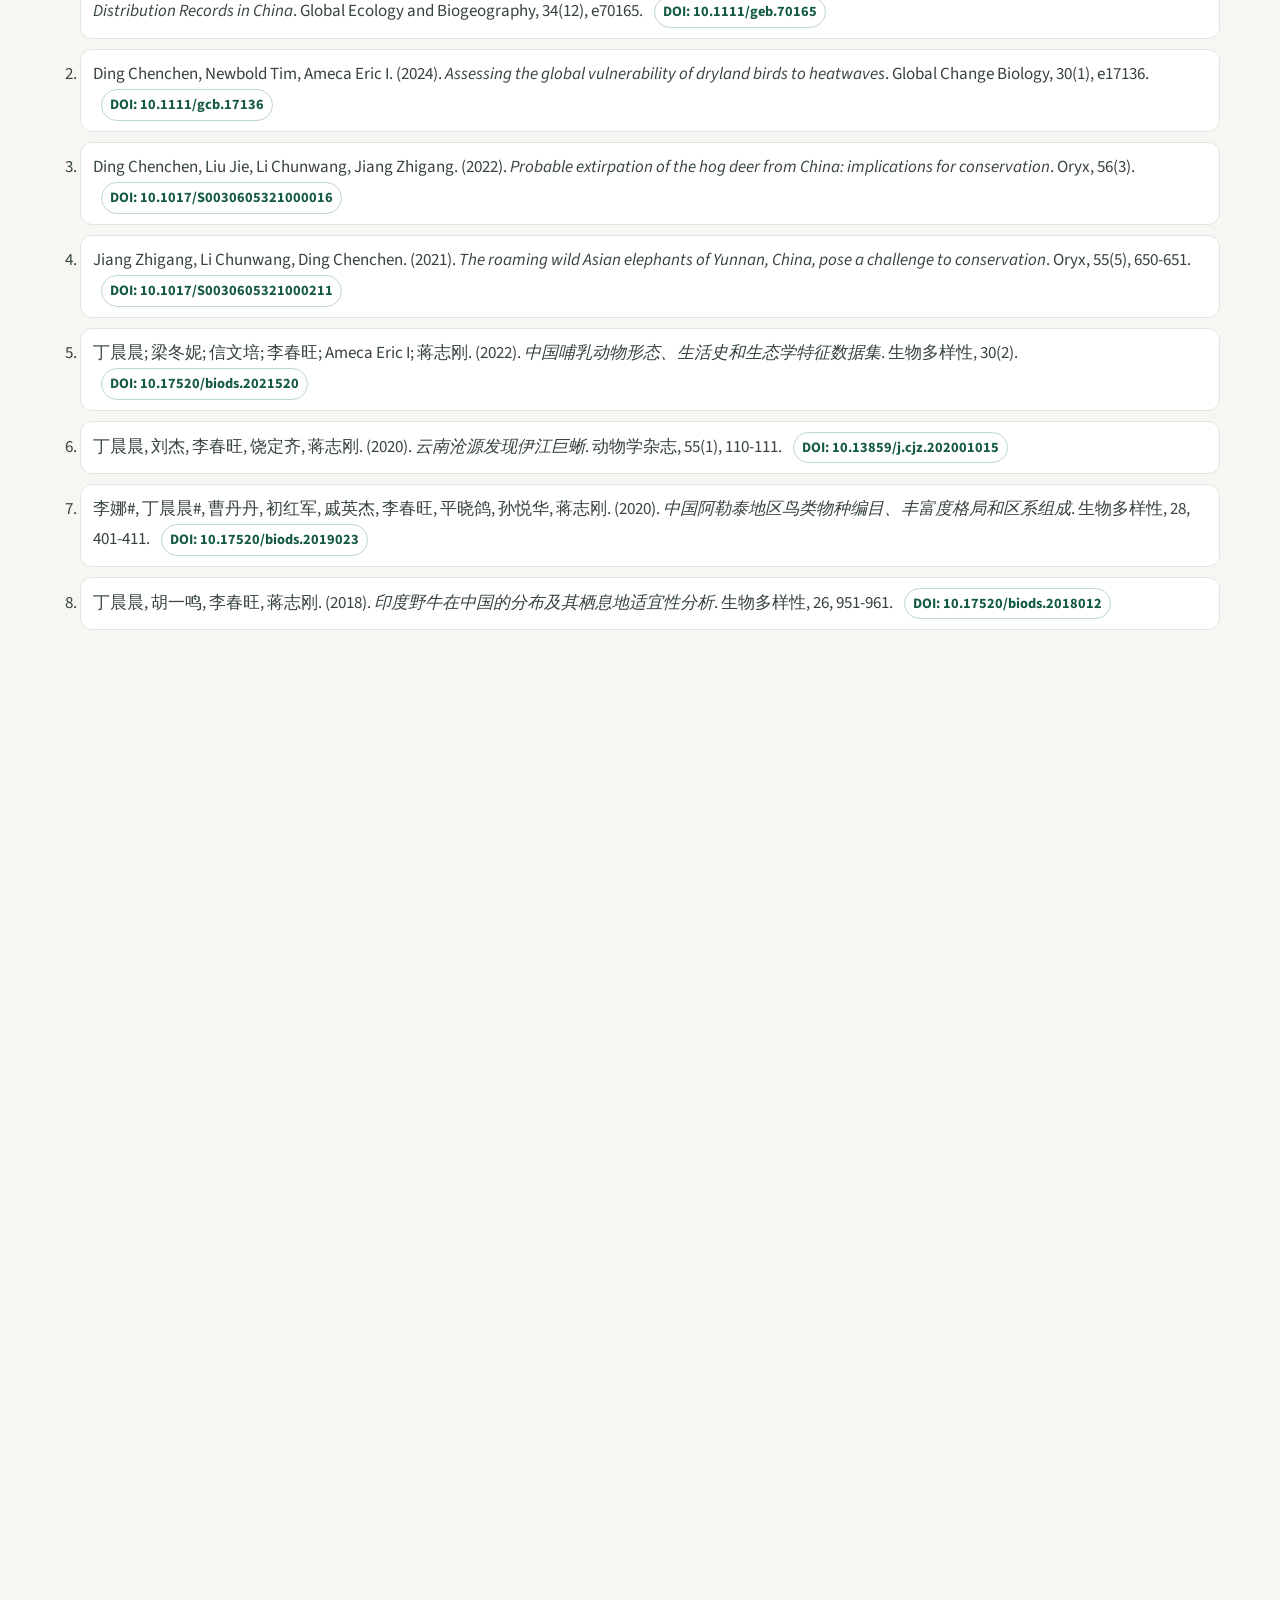
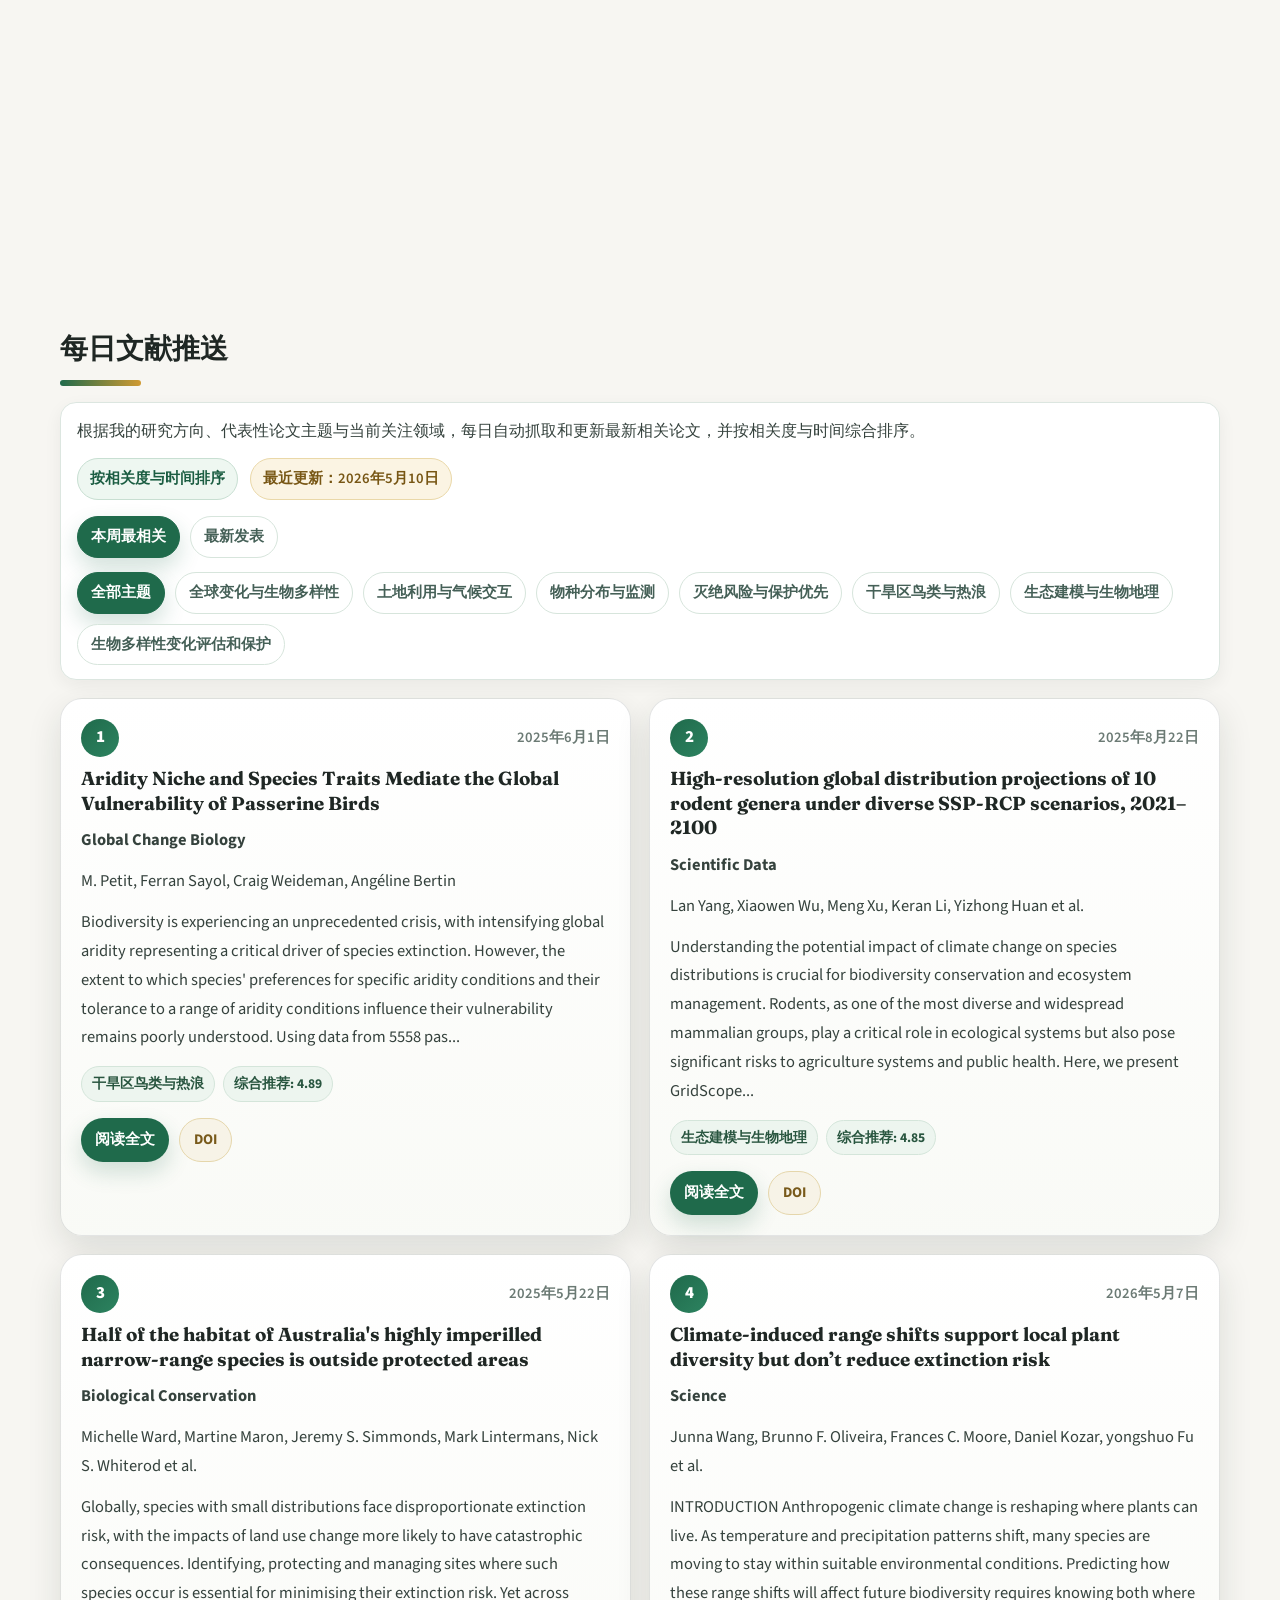
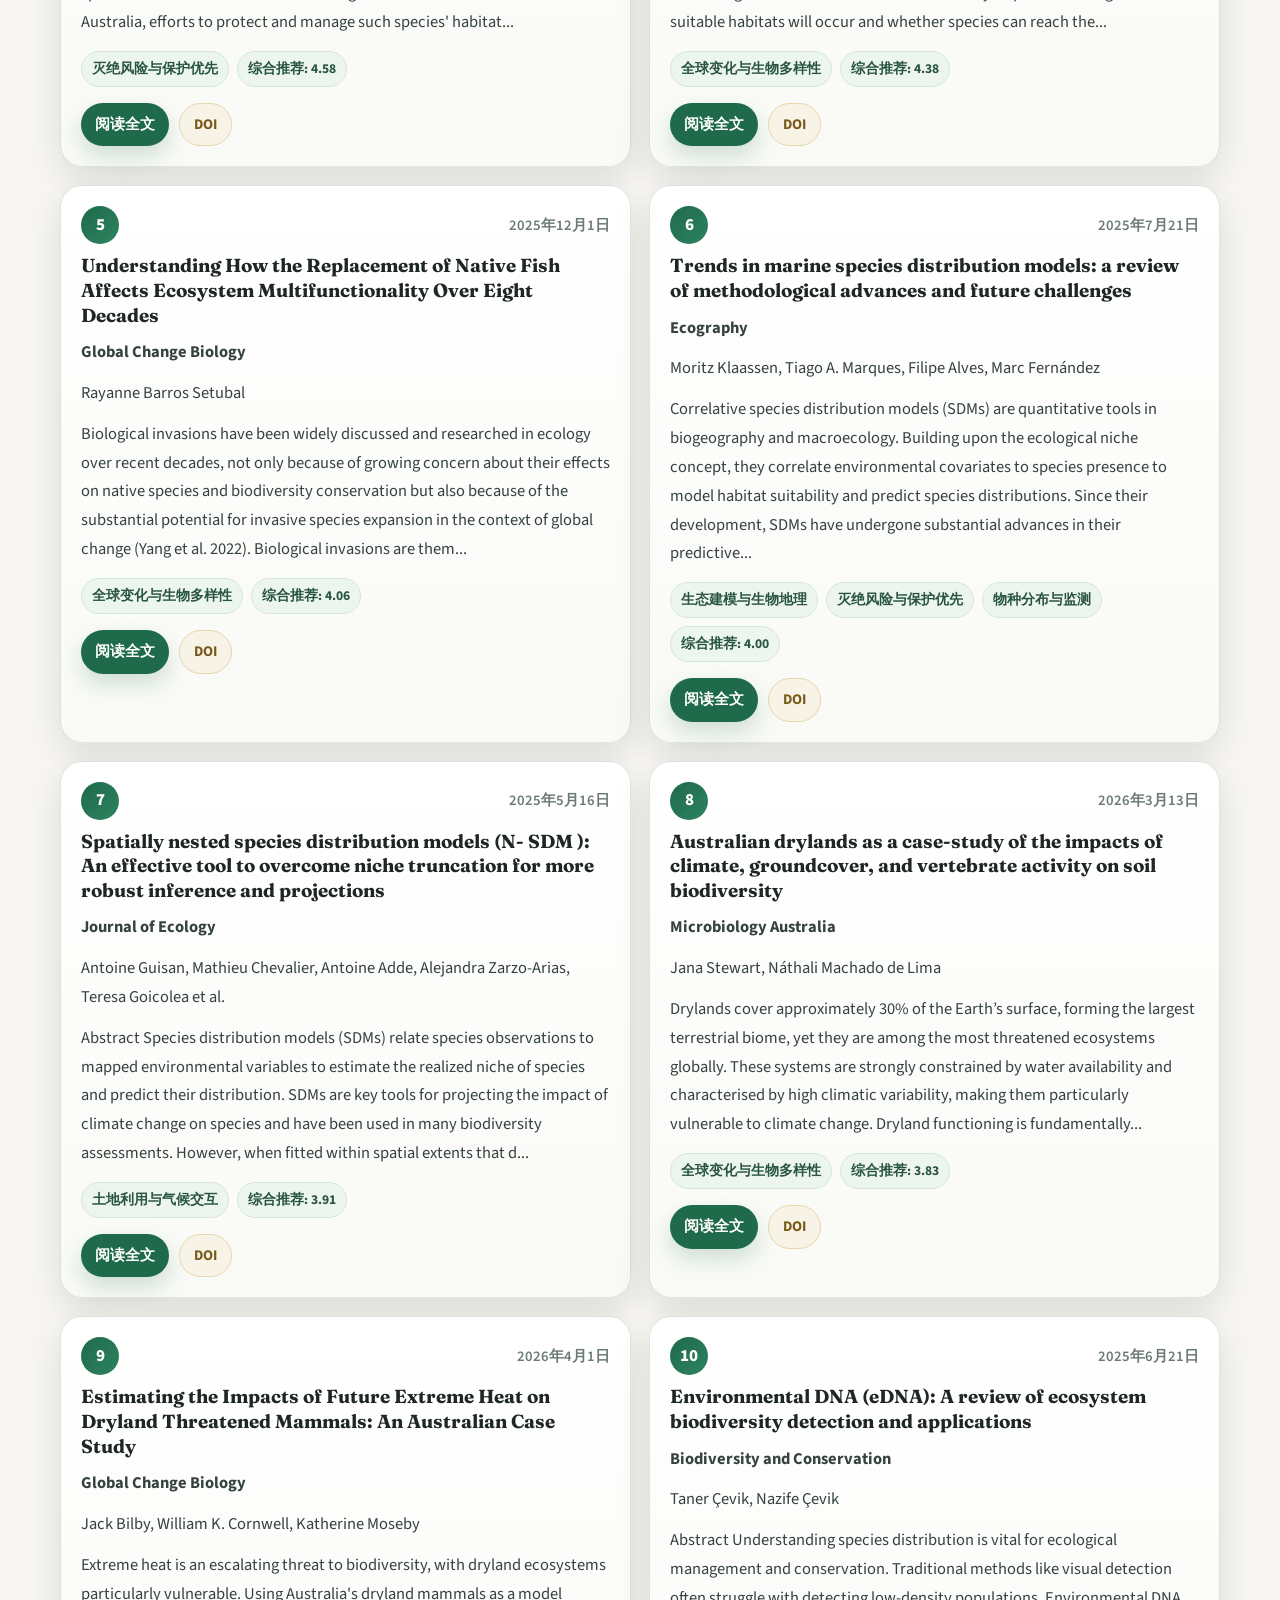
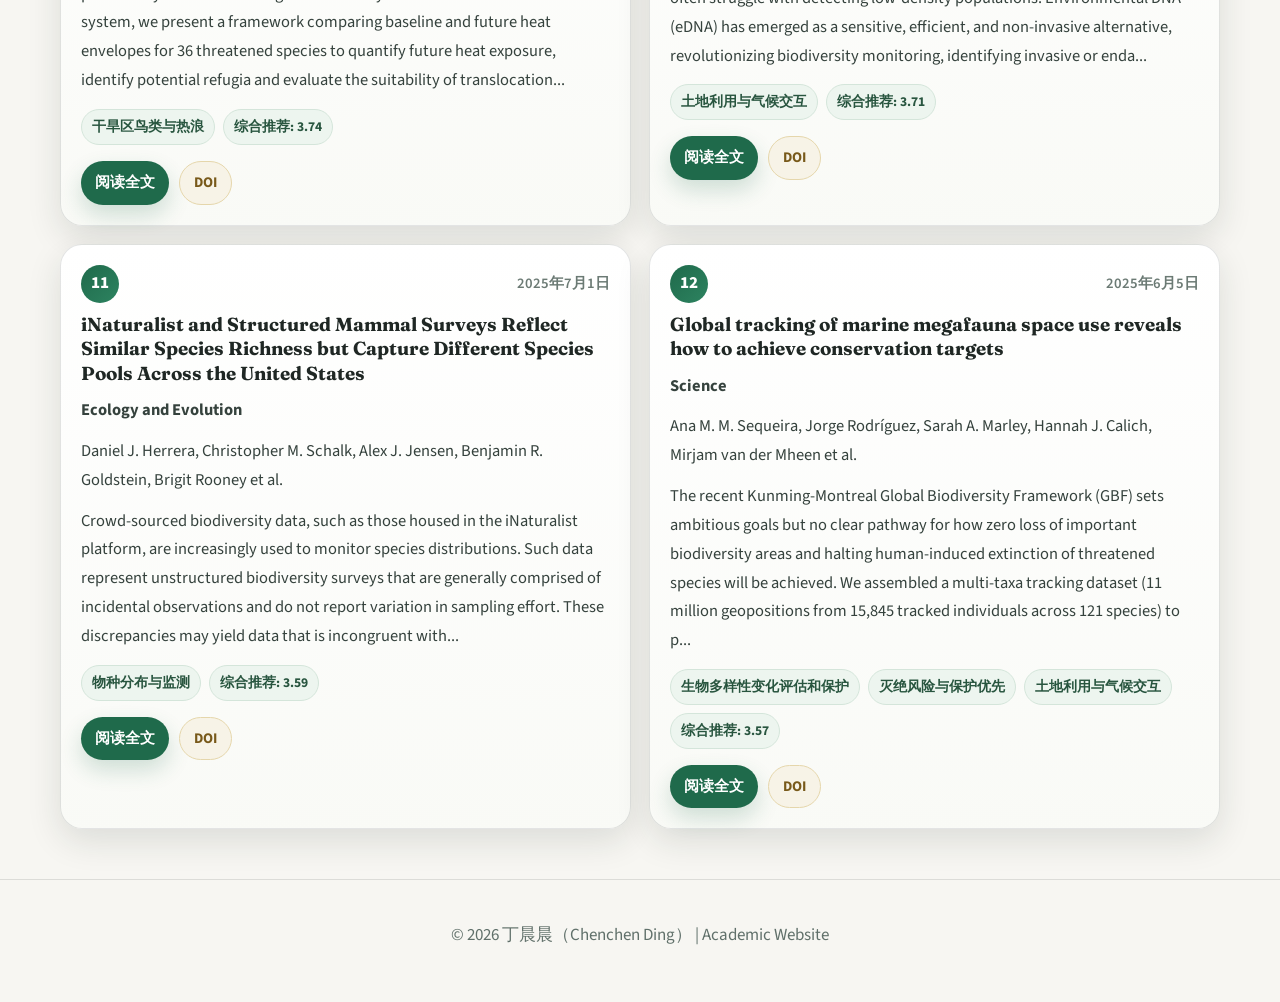
==== commit 8858f703: "SEO optimization: update meta description, fix Google Scholar profile link, add GS to structured dat" ====
--- a/index.html
+++ b/index.html
@@ -11,12 +11,12 @@
   <meta property="og:type" content="website" />
   <meta property="og:site_name" content="Chenchen Ding | Personal Academic Website" />
   <meta property="og:title" content="丁晨晨 | Chenchen Ding, PhD | Personal Academic Website" />
-  <meta property="og:description" content="丁晨晨（Chenchen Ding）个人学术网站：教育背景、研究经历、研究方向、研究图谱、代表论文与科研项目。GitHub 主页用于代码仓库与项目展示。" />
+  <meta property="og:description" content="丁晨晨（Chenchen Ding, PhD）个人学术网站。北京大学生态学博士，PKU-IIASA联合博士后。研究方向：保护生物学、全球变化生物学、物种分布建模、生物多样性保护规划。" />
   <meta property="og:url" content="https://dingchenchen6.github.io/chenchen-ding/" />
   <meta property="og:image" content="https://dingchenchen6.github.io/chenchen-ding/assets/images/profile.jpg" />
   <meta name="twitter:card" content="summary_large_image" />
   <meta name="twitter:title" content="丁晨晨 | Chenchen Ding, PhD | Personal Academic Website" />
-  <meta name="twitter:description" content="丁晨晨（Chenchen Ding）个人学术网站：教育背景、研究经历、研究方向、研究图谱、代表论文与科研项目。GitHub 主页用于代码仓库与项目展示。" />
+  <meta name="twitter:description" content="丁晨晨（Chenchen Ding, PhD）个人学术网站。北京大学生态学博士，PKU-IIASA联合博士后。研究方向：保护生物学、全球变化生物学、物种分布建模。" />
   <meta name="twitter:image" content="https://dingchenchen6.github.io/chenchen-ding/assets/images/profile.jpg" />
   <link rel="preconnect" href="https://fonts.googleapis.com" />
   <link rel="preconnect" href="https://fonts.gstatic.com" crossorigin />
@@ -83,6 +83,8 @@
           "sameAs": [
             "https://github.com/dingchenchen6",
             "https://orcid.org/0000-0001-6706-7996",
+            "https://scholar.google.com/citations?user=9lZGCLMAAAAJ",
+            "https://www.researchgate.net/profile/Chenchen-Ding-2",
             "https://iiasa.ac.at/staff/chenchen-ding"
           ]
         },
@@ -127,7 +129,7 @@
             丁晨晨
             <span class="hero-inline-links" aria-label="Academic profiles">
               <a class="hero-inline-link" href="https://www.researchgate.net/search/researcher?q=Chenchen%20Ding" target="_blank" rel="noopener" aria-label="ResearchGate">RG</a>
-              <a class="hero-inline-link" href="https://scholar.google.com/citations?view_op=search_authors&mauthors=Chenchen+Ding" target="_blank" rel="noopener" aria-label="Google Scholar">GS</a>
+              <a class="hero-inline-link" href="https://scholar.google.com/citations?user=9lZGCLMAAAAJ" target="_blank" rel="noopener" aria-label="Google Scholar">GS</a>
               <a class="hero-inline-link" href="https://orcid.org/0000-0001-6706-7996" target="_blank" rel="noopener" aria-label="ORCID">iD</a>
             </span>
           </span>
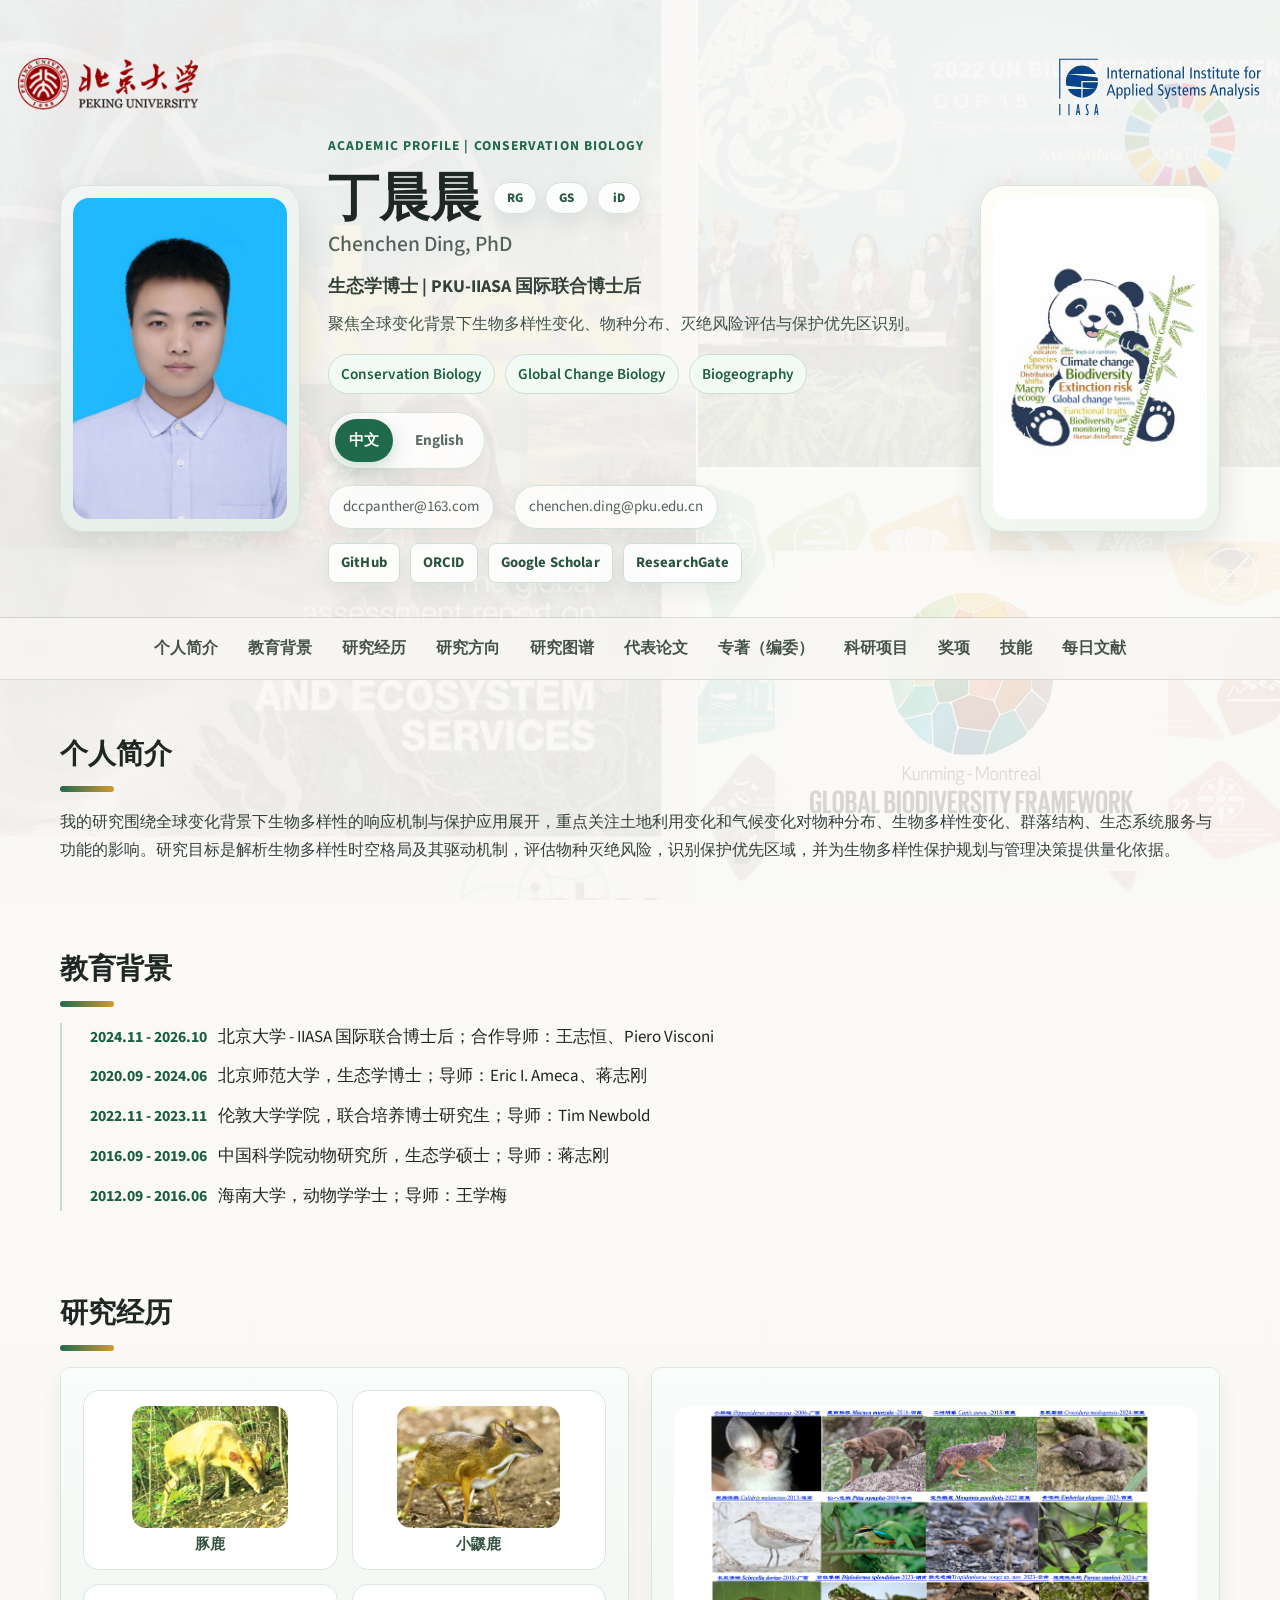
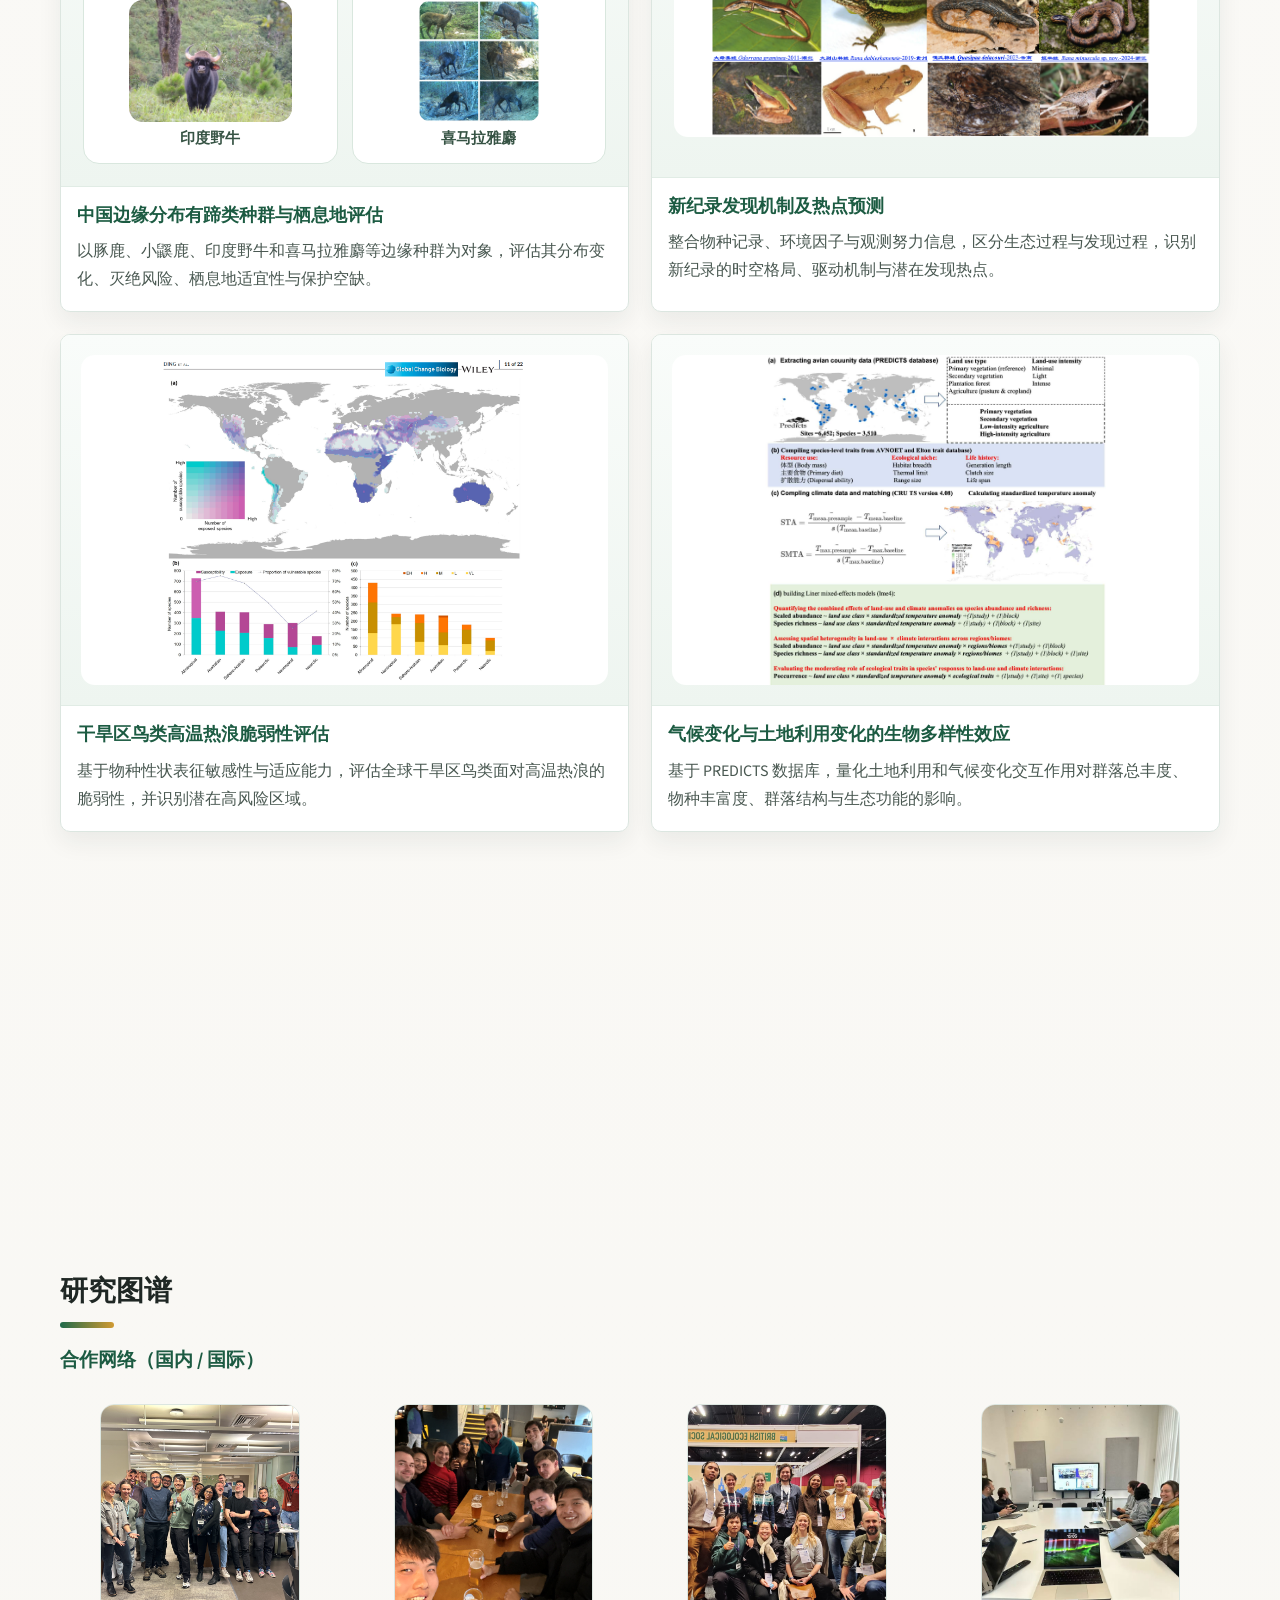
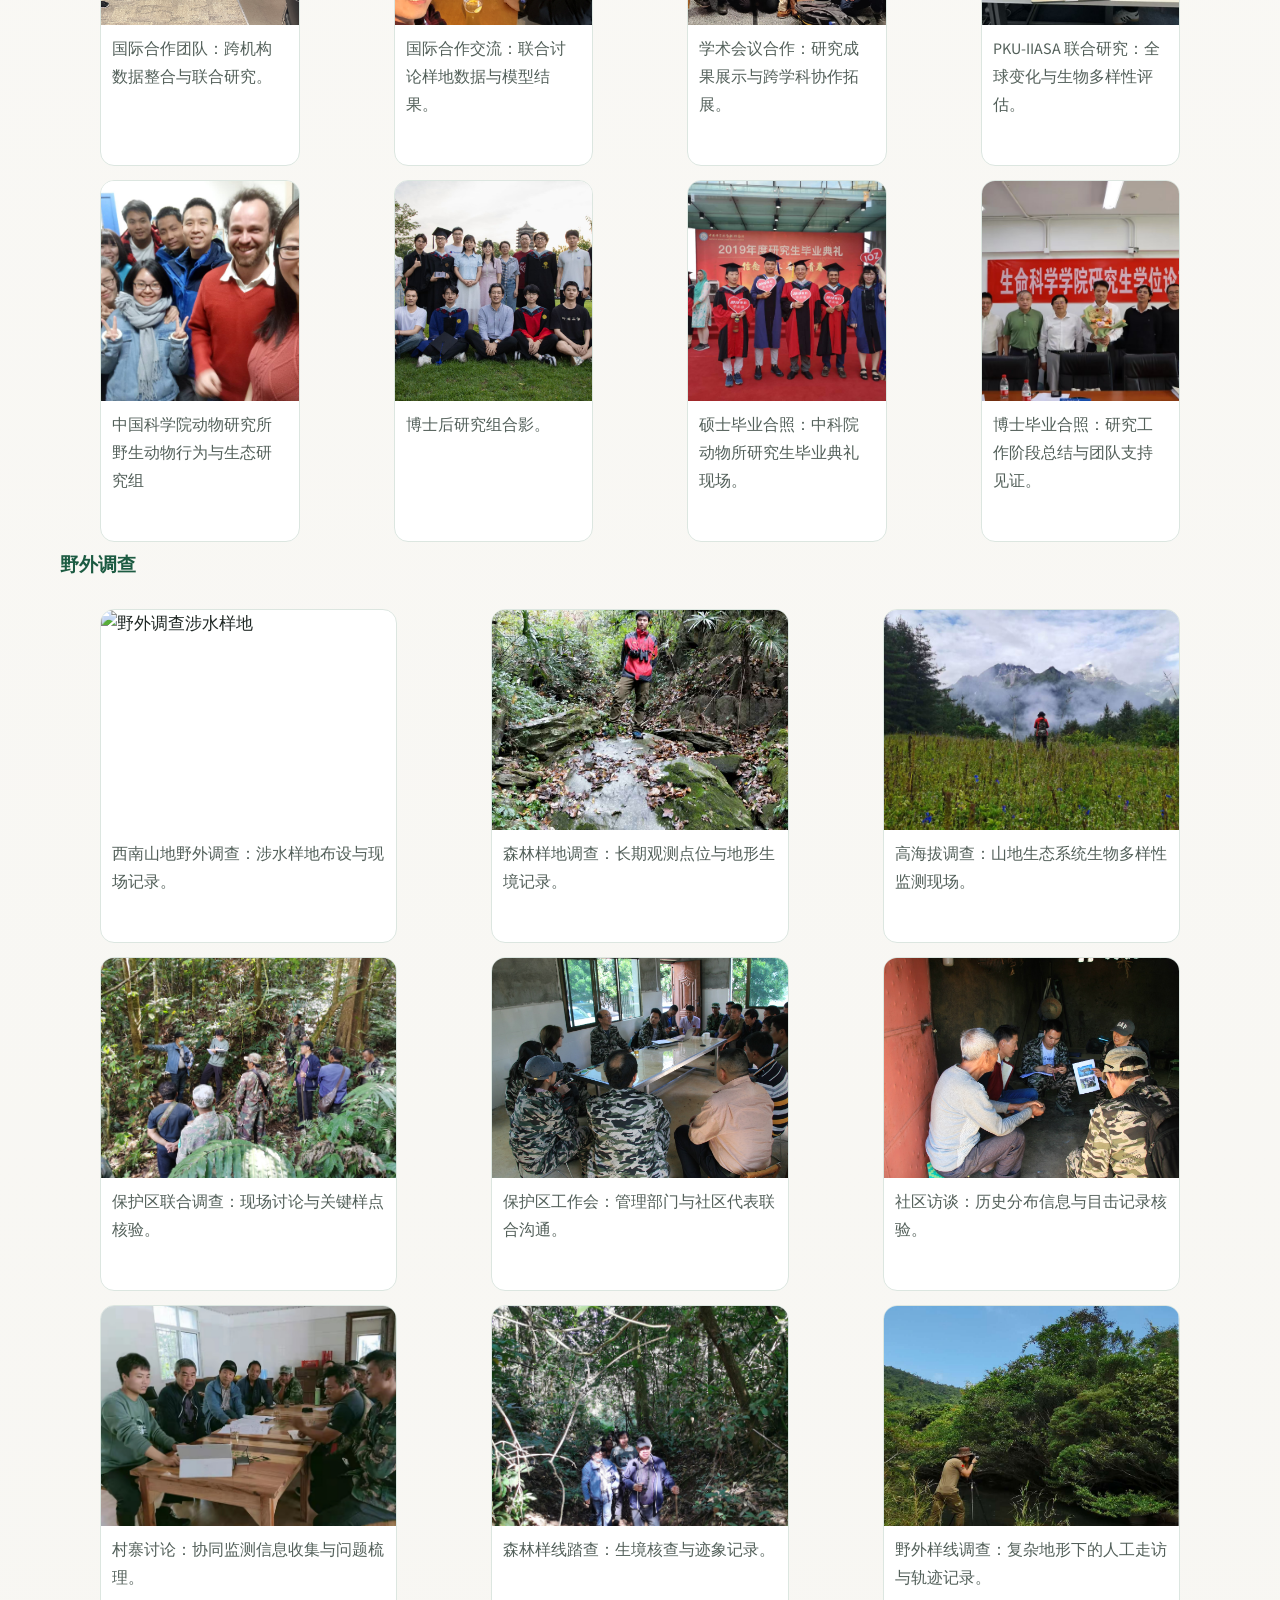
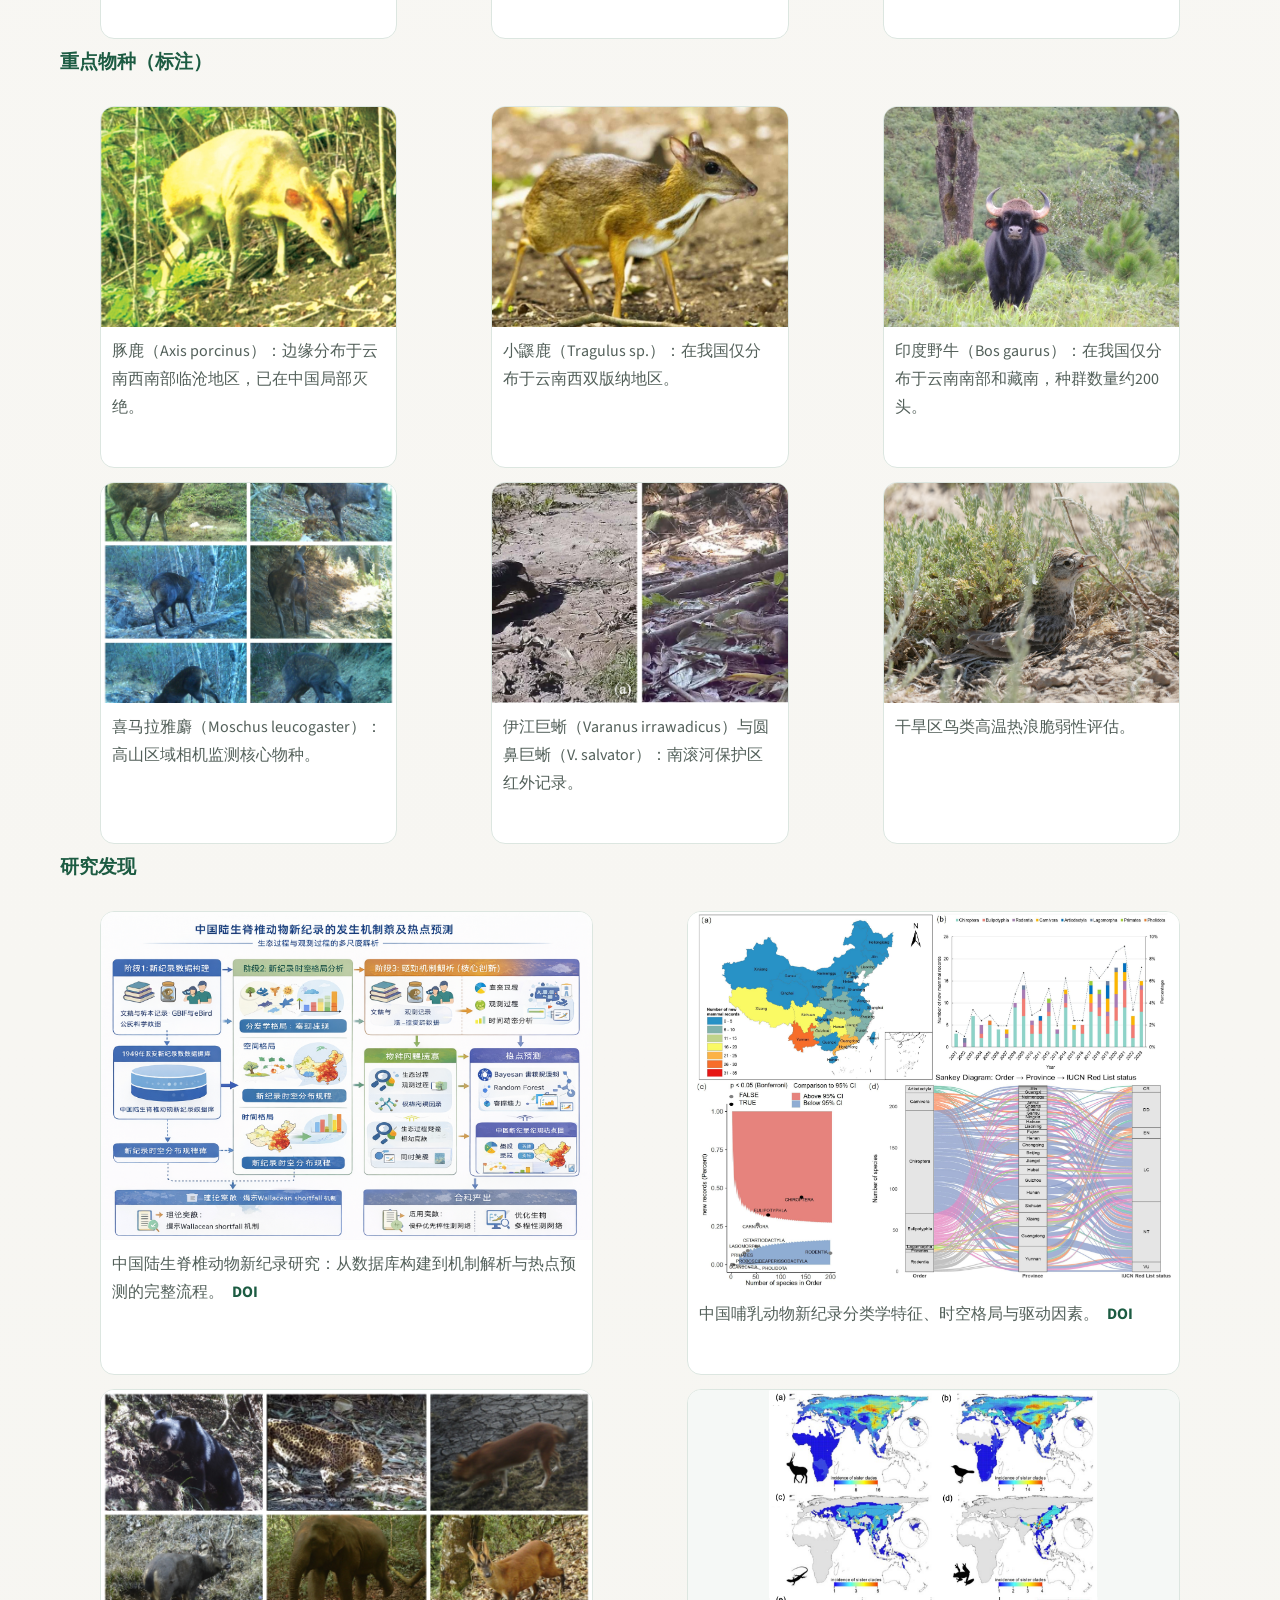
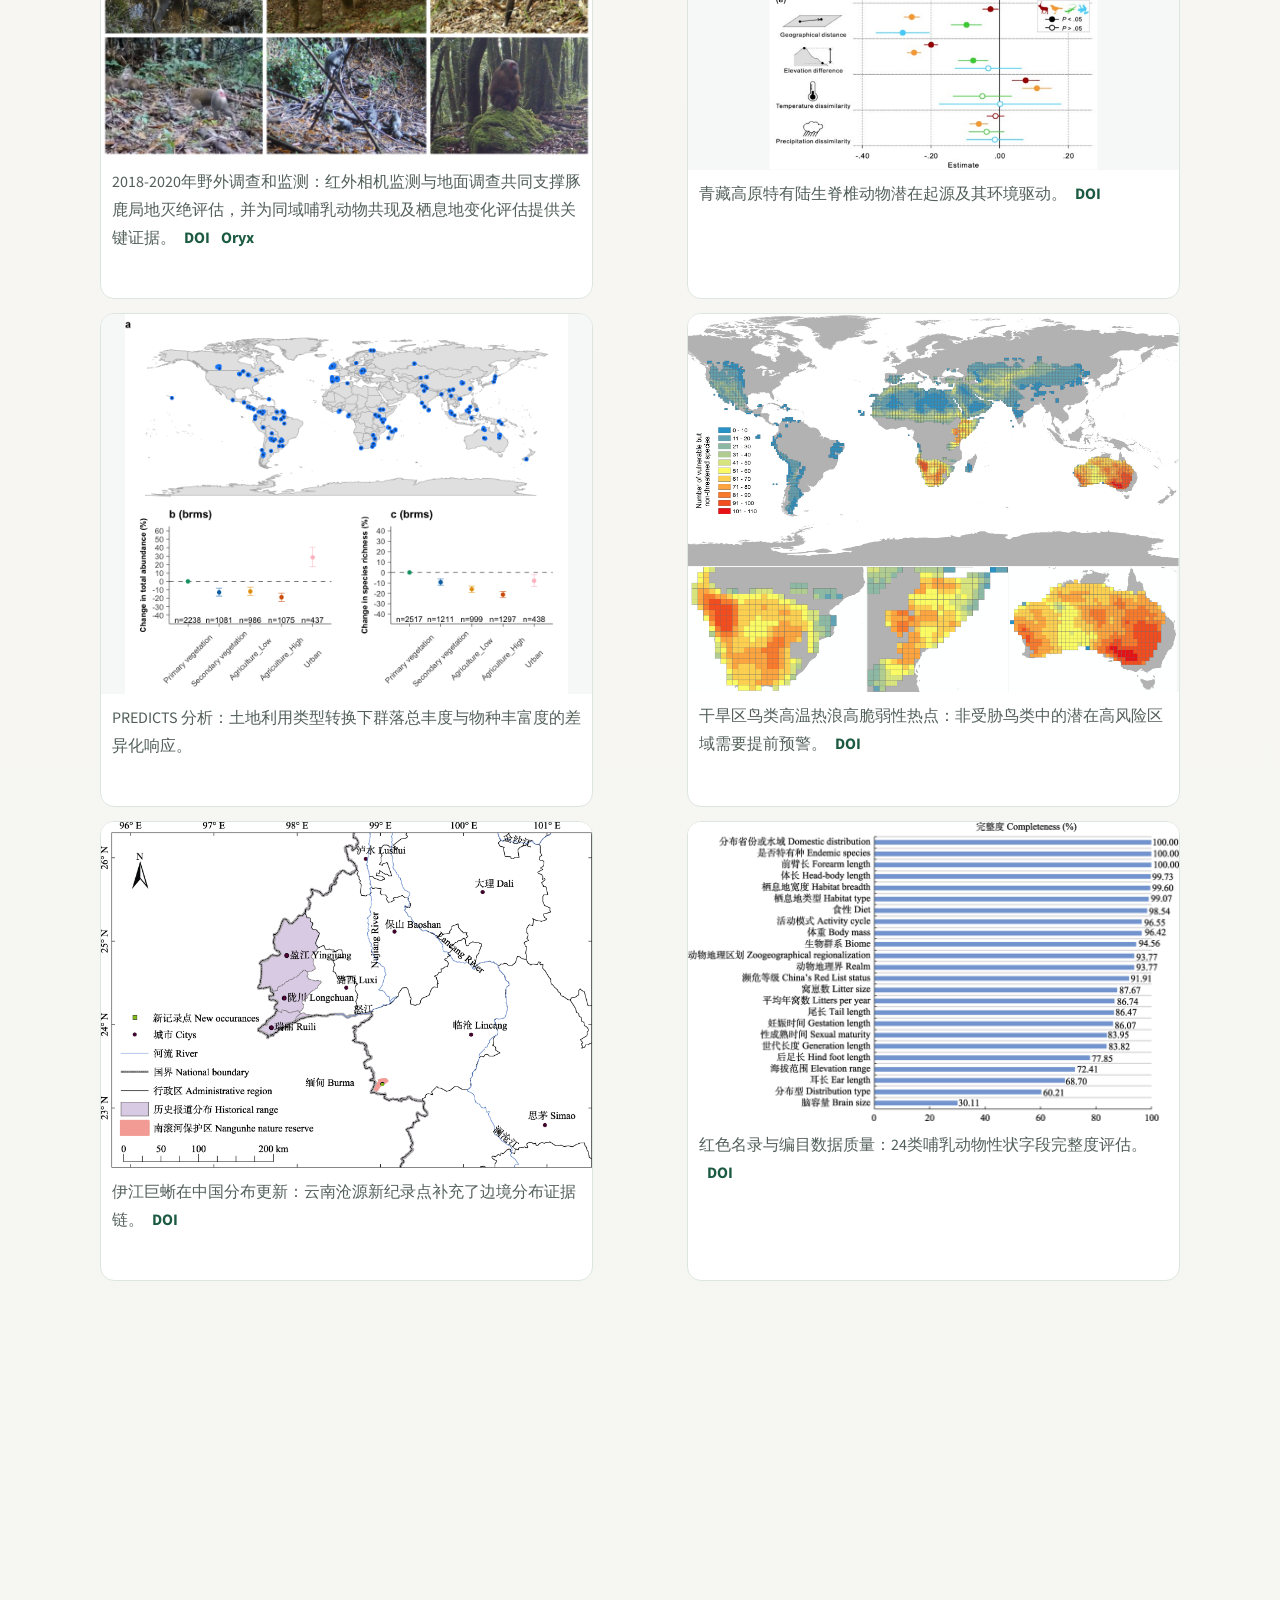
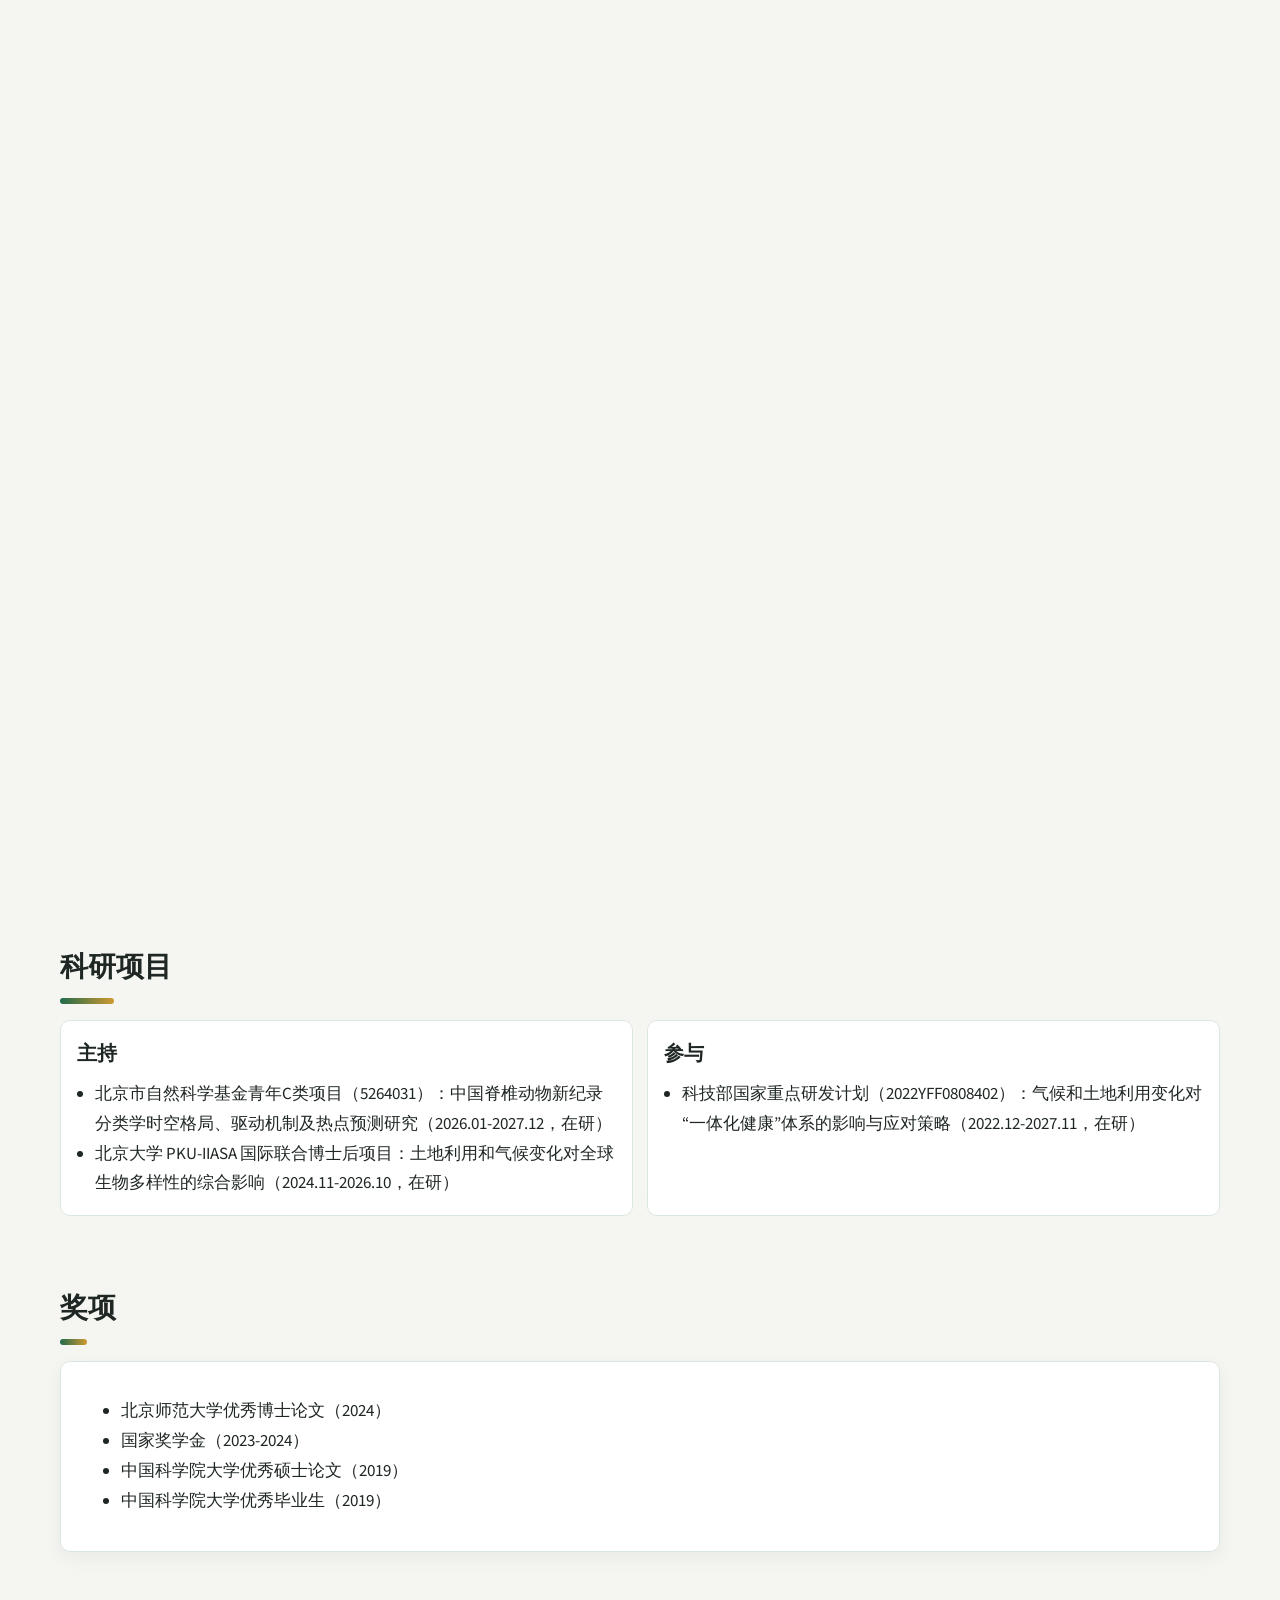
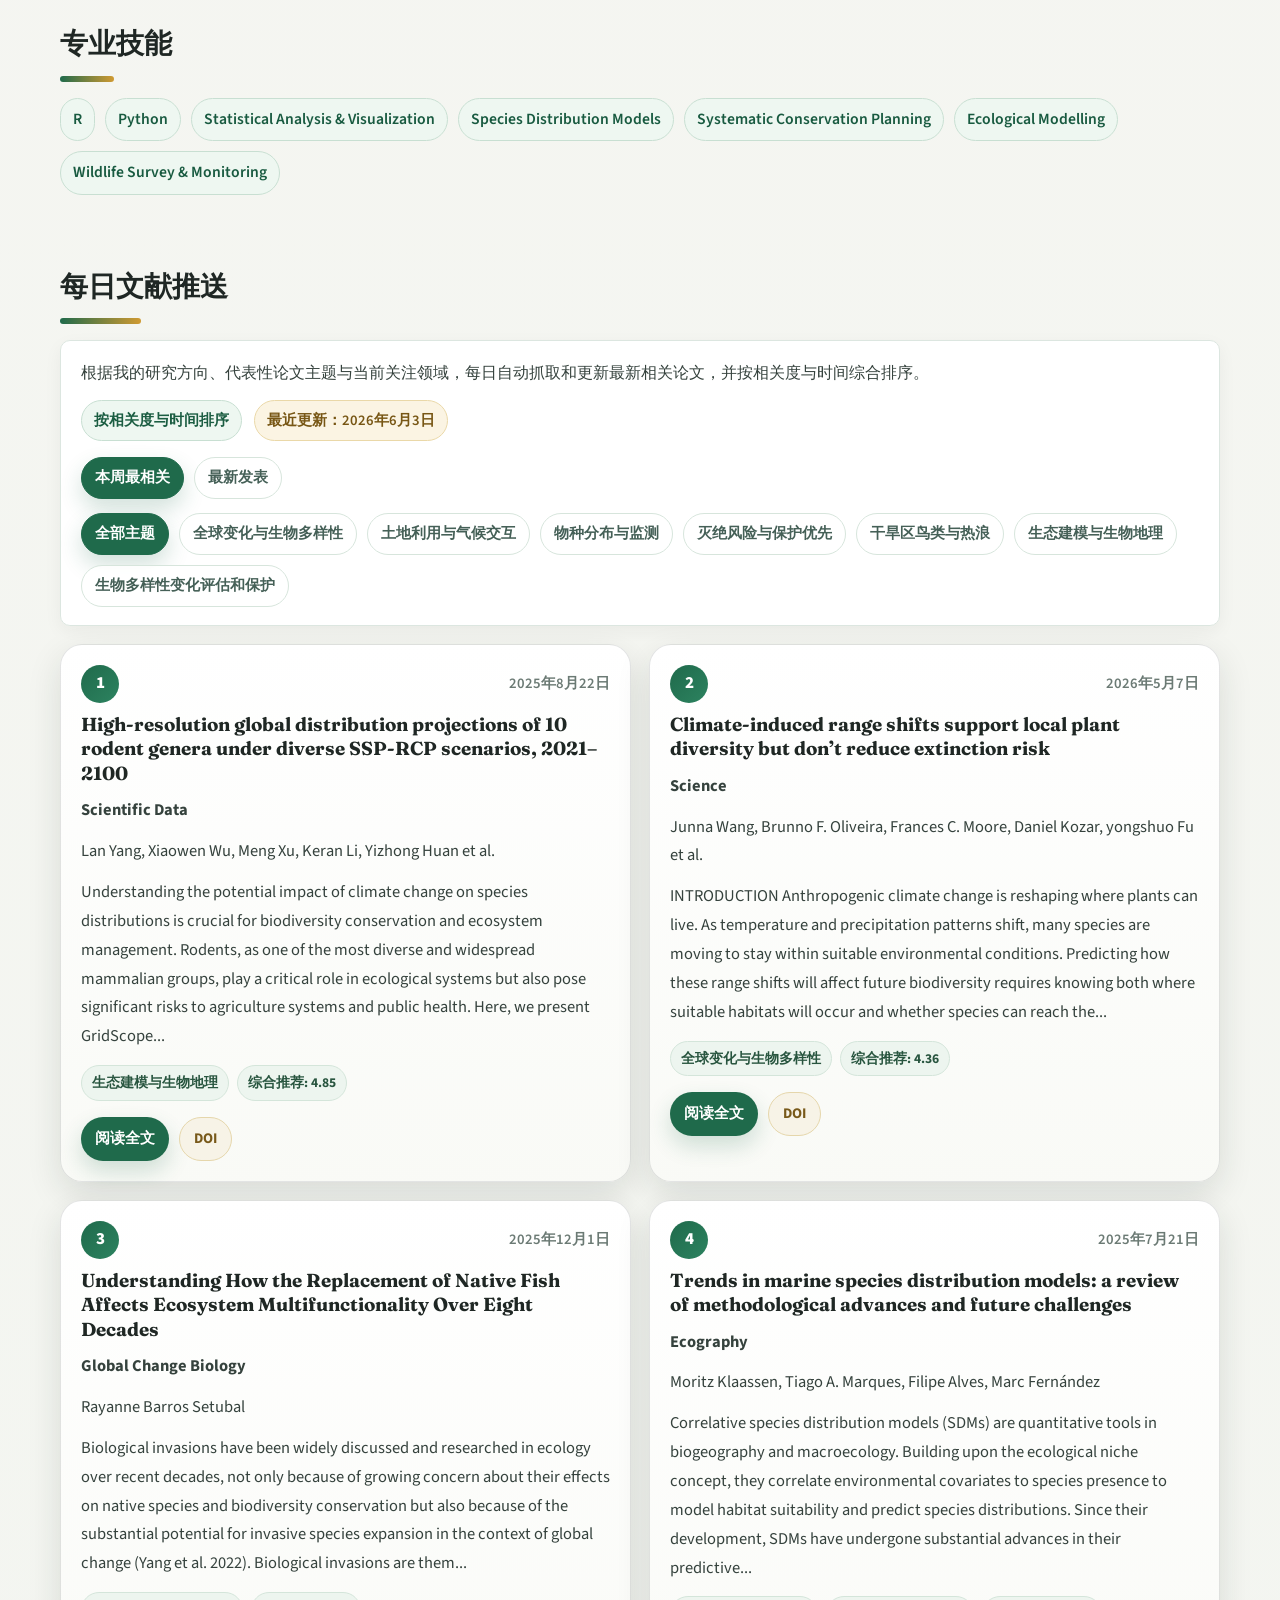
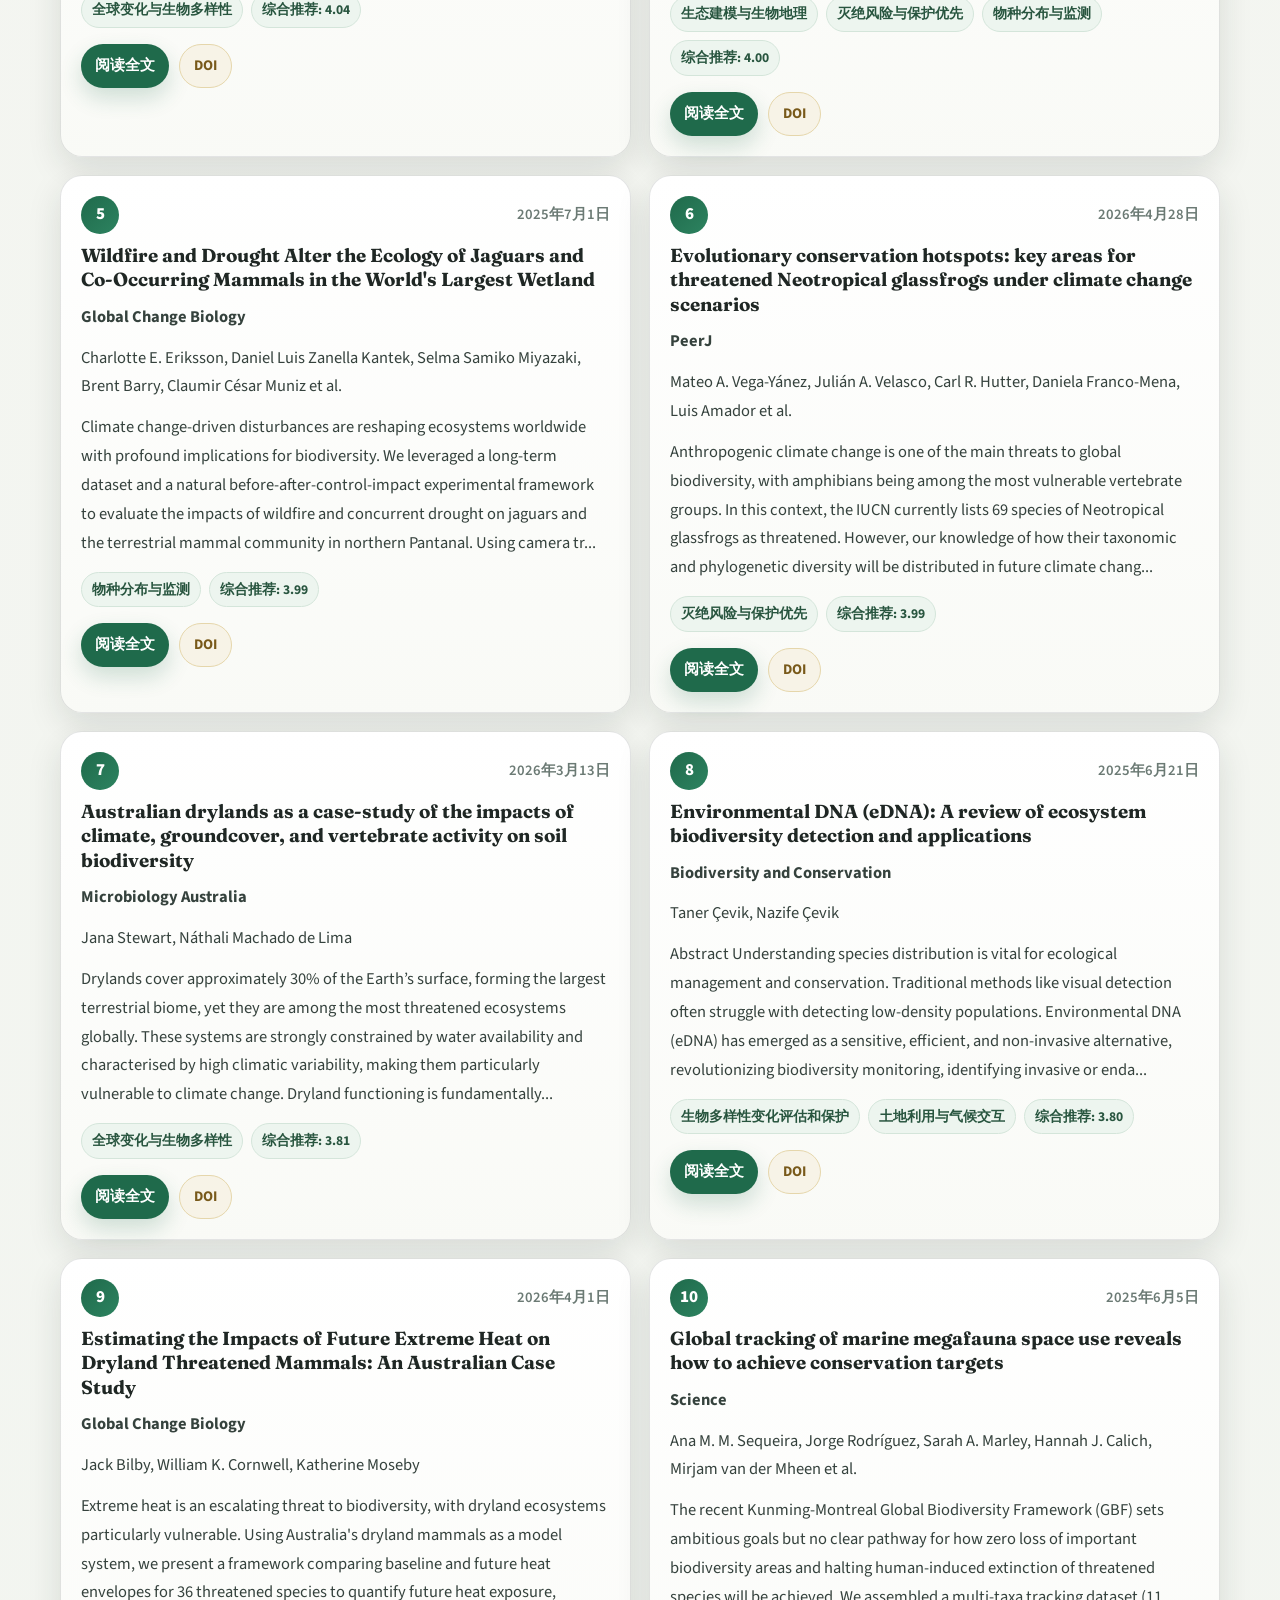
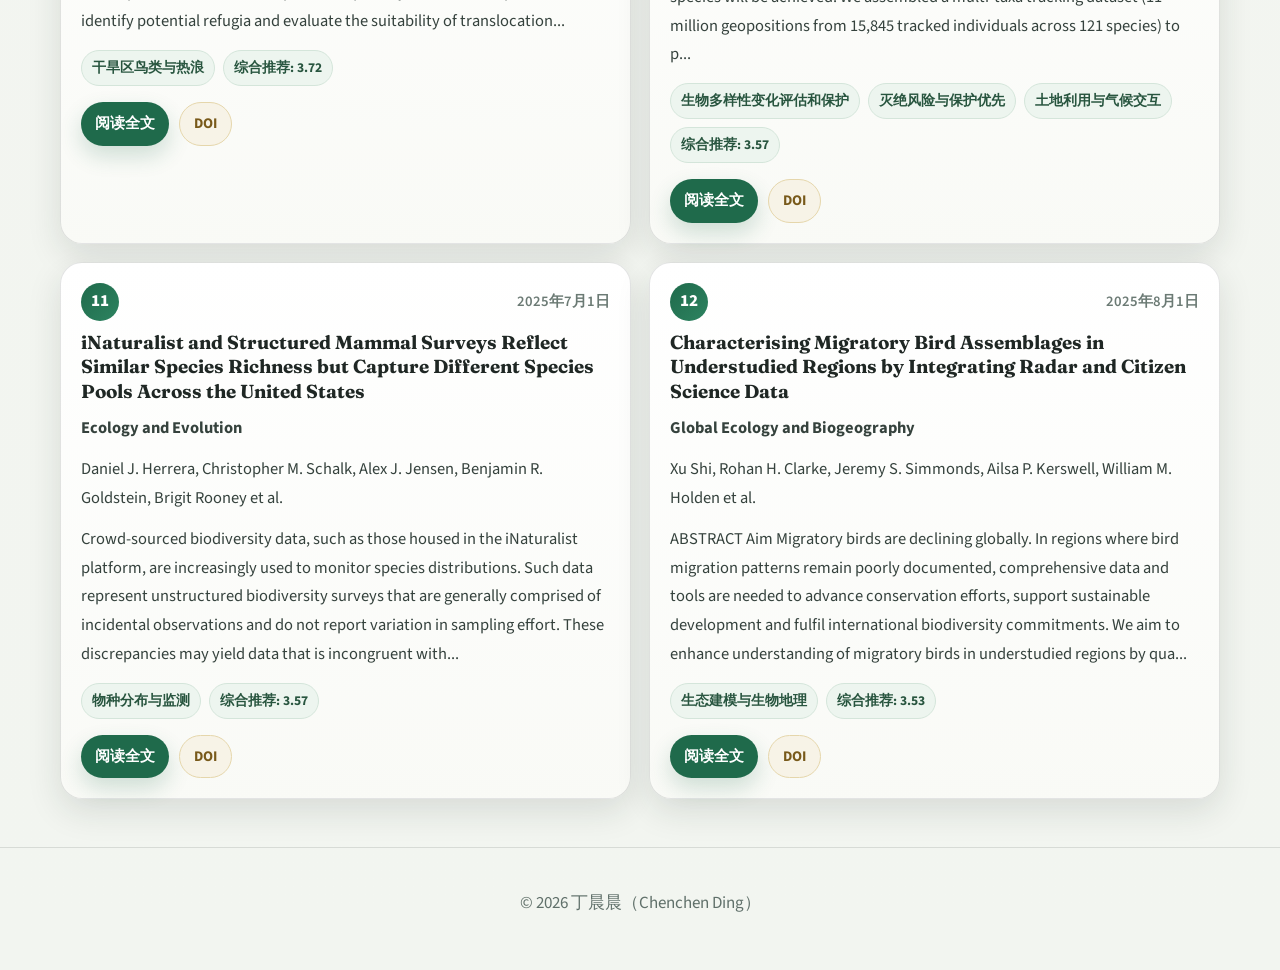
==== commit 77254ba3: "Polish academic profile content and styling" ====
--- a/index.html
+++ b/index.html
@@ -3,20 +3,20 @@
 <head>
   <meta charset="utf-8" />
   <meta name="viewport" content="width=device-width, initial-scale=1" />
-  <title>丁晨晨 | Chenchen Ding, PhD | Personal Academic Website</title>
-  <meta name="description" content="丁晨晨（Chenchen Ding）个人学术网站：教育背景、研究经历、研究方向、研究图谱、代表论文与科研项目。GitHub 主页用于代码仓库与项目展示。" />
+  <title>丁晨晨 | Chenchen Ding, PhD | Conservation Biology</title>
+  <meta name="description" content="丁晨晨（Chenchen Ding, PhD），PKU-IIASA联合博士后。研究方向包括保护生物学、全球变化生物学、生物地理学、物种分布、生物多样性变化与保护规划。" />
   <meta name="author" content="Chenchen Ding" />
   <meta name="robots" content="index,follow,max-image-preview:large" />
   <link rel="canonical" href="https://dingchenchen6.github.io/chenchen-ding/" />
   <meta property="og:type" content="website" />
-  <meta property="og:site_name" content="Chenchen Ding | Personal Academic Website" />
-  <meta property="og:title" content="丁晨晨 | Chenchen Ding, PhD | Personal Academic Website" />
-  <meta property="og:description" content="丁晨晨（Chenchen Ding, PhD）个人学术网站。北京大学生态学博士，PKU-IIASA联合博士后。研究方向：保护生物学、全球变化生物学、物种分布建模、生物多样性保护规划。" />
+  <meta property="og:site_name" content="Chenchen Ding" />
+  <meta property="og:title" content="丁晨晨 | Chenchen Ding, PhD | Conservation Biology" />
+  <meta property="og:description" content="丁晨晨（Chenchen Ding, PhD），生态学博士，PKU-IIASA联合博士后。研究方向：保护生物学、全球变化生物学、物种分布建模与生物多样性保护规划。" />
   <meta property="og:url" content="https://dingchenchen6.github.io/chenchen-ding/" />
   <meta property="og:image" content="https://dingchenchen6.github.io/chenchen-ding/assets/images/profile.jpg" />
   <meta name="twitter:card" content="summary_large_image" />
-  <meta name="twitter:title" content="丁晨晨 | Chenchen Ding, PhD | Personal Academic Website" />
-  <meta name="twitter:description" content="丁晨晨（Chenchen Ding, PhD）个人学术网站。北京大学生态学博士，PKU-IIASA联合博士后。研究方向：保护生物学、全球变化生物学、物种分布建模。" />
+  <meta name="twitter:title" content="丁晨晨 | Chenchen Ding, PhD | Conservation Biology" />
+  <meta name="twitter:description" content="丁晨晨（Chenchen Ding, PhD），生态学博士，PKU-IIASA联合博士后。研究方向：保护生物学、全球变化生物学与物种分布建模。" />
   <meta name="twitter:image" content="https://dingchenchen6.github.io/chenchen-ding/assets/images/profile.jpg" />
   <link rel="preconnect" href="https://fonts.googleapis.com" />
   <link rel="preconnect" href="https://fonts.gstatic.com" crossorigin />
@@ -33,7 +33,7 @@
           "alternateName": "丁晨晨",
           "url": "https://dingchenchen6.github.io/chenchen-ding/",
           "image": "https://dingchenchen6.github.io/chenchen-ding/assets/images/profile.jpg",
-          "description": "Personal academic website of Chenchen Ding",
+          "description": "Academic profile of Chenchen Ding",
           "jobTitle": "PKU-IIASA International Postdoctoral Fellow",
           "email": [
             "mailto:dccpanther@163.com",
@@ -92,8 +92,8 @@
           "@type": "WebSite",
           "@id": "https://dingchenchen6.github.io/chenchen-ding/#website",
           "url": "https://dingchenchen6.github.io/chenchen-ding/",
-          "name": "Chenchen Ding | Personal Academic Website",
-          "description": "Personal academic website of Chenchen Ding",
+          "name": "Chenchen Ding",
+          "description": "Academic profile of Chenchen Ding",
           "inLanguage": [
             "zh-CN",
             "en"
@@ -128,14 +128,15 @@
           <span class="hero-name-row">
             丁晨晨
             <span class="hero-inline-links" aria-label="Academic profiles">
-              <a class="hero-inline-link" href="https://www.researchgate.net/search/researcher?q=Chenchen%20Ding" target="_blank" rel="noopener" aria-label="ResearchGate">RG</a>
+              <a class="hero-inline-link" href="https://www.researchgate.net/profile/Chenchen-Ding-2" target="_blank" rel="noopener" aria-label="ResearchGate">RG</a>
               <a class="hero-inline-link" href="https://scholar.google.com/citations?user=9lZGCLMAAAAJ" target="_blank" rel="noopener" aria-label="Google Scholar">GS</a>
               <a class="hero-inline-link" href="https://orcid.org/0000-0001-6706-7996" target="_blank" rel="noopener" aria-label="ORCID">iD</a>
             </span>
           </span>
           <span>Chenchen Ding, PhD</span>
         </h1>
-        <p class="lead">PKU-IIASA国际联合博士后</p>
+        <p class="lead">生态学博士 | PKU-IIASA 国际联合博士后</p>
+        <p class="hero-summary">聚焦全球变化背景下生物多样性变化、物种分布、灭绝风险评估与保护优先区识别。</p>
         <div class="chips">
           <span>Conservation Biology</span>
           <span>Global Change Biology</span>
@@ -150,16 +151,11 @@
           <a href="mailto:chenchen.ding@pku.edu.cn">chenchen.ding@pku.edu.cn</a>
         </div>
         <div class="hero-profiles" aria-label="Public profiles">
-          <a href="https://dingchenchen6.github.io/chenchen-ding/" rel="bookmark">Personal Academic Website</a>
           <a href="https://github.com/dingchenchen6" target="_blank" rel="noopener me">GitHub</a>
           <a href="https://orcid.org/0000-0001-6706-7996" target="_blank" rel="noopener me">ORCID</a>
-          <a href="https://scholar.google.com/citations?view_op=search_authors&amp;mauthors=Chenchen+Ding" target="_blank" rel="noopener">Google Scholar</a>
-          <a href="https://www.researchgate.net/search/researcher?q=Chenchen%20Ding" target="_blank" rel="noopener">ResearchGate</a>
-        </div>
-        <p class="hero-note">
-          Personal academic website. GitHub profile and repository hub:
-          <a href="https://github.com/dingchenchen6" target="_blank" rel="noopener me">github.com/dingchenchen6</a>
-        </p>
+          <a href="https://scholar.google.com/citations?user=9lZGCLMAAAAJ" target="_blank" rel="noopener">Google Scholar</a>
+          <a href="https://www.researchgate.net/profile/Chenchen-Ding-2" target="_blank" rel="noopener">ResearchGate</a>
+        </div>
       </div>
       <div class="hero-panda-wrap reveal">
         <img src="assets/images/hero/panda-wordcloud.jpg" alt="熊猫生物多样性词云" class="hero-panda" />
@@ -185,8 +181,8 @@
     <section id="about" class="section reveal">
       <h2>个人简介</h2>
       <p>
-        本人研究聚焦于理解和预测全球变化（如土地利用、气候变化）对生物多样性的影响，涉及到物种分布、生物多样性变化、群落结构、生态系统服务与功能；
-        关注生物多样性的时空分布格局及其驱动机制，物种灭绝风险评估与保护优先区识别，服务于生物多样性保护规划和管理决策。
+        我的研究围绕全球变化背景下生物多样性的响应机制与保护应用展开，重点关注土地利用变化和气候变化对物种分布、生物多样性变化、群落结构、生态系统服务与功能的影响。
+        研究目标是解析生物多样性时空格局及其驱动机制，评估物种灭绝风险，识别保护优先区域，并为生物多样性保护规划与管理决策提供量化依据。
       </p>
     </section>
 
@@ -227,8 +223,8 @@
 	            </figure>
 	          </div>
 	          <div class="exp-card-copy">
-	            <h3>中国边缘分布有蹄类研究</h3>
-	            <p>聚焦豚鹿、小鼷鹿、印度野牛、喜马拉雅麝等边缘种群，研究分布变化、灭绝风险与保护空缺。</p>
+	            <h3>中国边缘分布有蹄类种群与栖息地评估</h3>
+	            <p>以豚鹿、小鼷鹿、印度野牛和喜马拉雅麝等边缘种群为对象，评估其分布变化、灭绝风险、栖息地适宜性与保护空缺。</p>
 	          </div>
 	        </article>
 	        <article class="exp-card exp-card-feature">
@@ -237,7 +233,7 @@
 	          </div>
 	          <div class="exp-card-copy">
 	            <h3>新纪录发现机制及热点预测</h3>
-	            <p>区分生态过程与观测过程，识别新纪录时空格局并预测未来潜在发现热点。</p>
+	            <p>整合物种记录、环境因子与观测努力信息，区分生态过程与发现过程，识别新纪录的时空格局、驱动机制与潜在发现热点。</p>
 	          </div>
 	        </article>
 	        <article class="exp-card">
@@ -245,8 +241,8 @@
 	            <img src="assets/images/atlas/chart-dryland-birds-geb.png" alt="干旱区鸟类热浪脆弱性研究结果图" loading="lazy" />
 	          </div>
 	          <div class="exp-card-copy">
-	            <h3>干旱区鸟类：气候变化下高温热浪灭绝脆弱性评估</h3>
-	            <p>基于物种性状表征的敏感性和适应能力，评估全球干旱区鸟类面对于高温热浪的脆弱性。</p>
+	            <h3>干旱区鸟类高温热浪脆弱性评估</h3>
+	            <p>基于物种性状表征敏感性与适应能力，评估全球干旱区鸟类面对高温热浪的脆弱性，并识别潜在高风险区域。</p>
 	          </div>
 	        </article>
 	        <article class="exp-card">
@@ -254,8 +250,8 @@
 	            <img src="assets/images/atlas/chart-predicts-technical.jpg" alt="PREDICTS 技术路线图" loading="lazy" />
 	          </div>
 	          <div class="exp-card-copy">
-	            <h3>气候变化和土地利用变化交互作用对生物多样性的影响</h3>
-	            <p>基于PREDICTS数据库，量化全球土地利用和气候变化交互效应对群落总丰度、丰富度及群落结构与功能的影响。</p>
+	            <h3>气候变化与土地利用变化的生物多样性效应</h3>
+	            <p>基于 PREDICTS 数据库，量化土地利用和气候变化交互作用对群落总丰度、物种丰富度、群落结构与生态功能的影响。</p>
 	          </div>
 	        </article>
       </div>
@@ -265,11 +261,11 @@
       <h2>研究方向</h2>
       <div class="card">
         <ul class="research-points">
-          <li>理解和预测全球变化对生物多样性影响</li>
-          <li>气候和土地利用变化下物种响应和适应过程</li>
-          <li>生物多样性时空格局、形成及维持机制</li>
-          <li>物种灭绝风险评估与保护优先管理</li>
-          <li>野生动植物调查、监测及区系研究</li>
+          <li>全球变化对生物多样性格局与生态功能的影响</li>
+          <li>气候变化与土地利用变化下物种分布响应和适应过程</li>
+          <li>生物多样性时空格局、形成机制与维持过程</li>
+          <li>物种灭绝风险评估、保护优先区识别与保护规划</li>
+          <li>野生动植物调查监测、区系研究与数据整合</li>
         </ul>
       </div>
     </section>
@@ -313,7 +309,7 @@
           <figure class="atlas-item"><img src="assets/images/atlas/species-gaur.jpg" alt="印度野牛" loading="lazy" /><figcaption>印度野牛（Bos gaurus）：在我国仅分布于云南南部和藏南，种群数量约200头。</figcaption></figure>
           <figure class="atlas-item"><img src="assets/images/atlas/species-himalayan-muskdeer.jpg" alt="喜马拉雅麝" loading="lazy" /><figcaption>喜马拉雅麝（Moschus leucogaster）：高山区域相机监测核心物种。</figcaption></figure>
           <figure class="atlas-item"><img src="assets/images/atlas/species-varanus-cangyuan.jpg" alt="伊江巨蜥与圆鼻巨蜥红外照片" loading="lazy" /><figcaption>伊江巨蜥（Varanus irrawadicus）与圆鼻巨蜥（V. salvator）：南滚河保护区红外记录。</figcaption></figure>
-          <figure class="atlas-item"><img src="assets/images/atlas/species-dryland-bird.jpg" alt="干旱区鸟类" loading="lazy" /><figcaption>干旱区鸟类：气候变化下高温热浪灭绝脆弱性评估。</figcaption></figure>
+          <figure class="atlas-item"><img src="assets/images/atlas/species-dryland-bird.jpg" alt="干旱区鸟类" loading="lazy" /><figcaption>干旱区鸟类高温热浪脆弱性评估。</figcaption></figure>
         </div>
       </div>
 
@@ -336,7 +332,7 @@
       <h2 class="papers-heading">
         <span>代表论文（第一作者或共同第一作者）</span>
         <span class="profile-links" aria-label="学术主页链接">
-          <a class="profile-link profile-link-researchgate" href="https://www.researchgate.net/search/researcher?q=Chenchen%20Ding" target="_blank" rel="noopener" aria-label="ResearchGate">
+          <a class="profile-link profile-link-researchgate" href="https://www.researchgate.net/profile/Chenchen-Ding-2" target="_blank" rel="noopener" aria-label="ResearchGate">
             <span>RG</span>
           </a>
           <a class="profile-link profile-link-github" href="https://github.com/dingchenchen6" target="_blank" rel="noopener" aria-label="GitHub">
@@ -458,7 +454,7 @@
       <h2>每日文献推送</h2>
       <div class="card watch-intro-card">
         <p class="watch-intro">
-          根据我的研究方向、代表性论文主题与当前关注领域，每日自动抓取和更新最新相关论文，并按相关度与时间综合排序。
+          根据研究方向、代表性论文主题与当前关注领域，每日更新相关论文，并按相关度与发表时间综合排序。
         </p>
         <div class="watch-meta-row">
           <span class="watch-badge">按相关度与时间排序</span>
--- a/style.css
+++ b/style.css
@@ -24,7 +24,7 @@
   font-size: 17px;
   color: var(--ink);
   line-height: 1.75;
-  background: radial-gradient(circle at 12% 6%, #fdf8e9 0%, var(--bg) 32%), var(--bg);
+  background: linear-gradient(180deg, #fbfaf7 0%, var(--bg) 42%, #f2f5f0 100%);
 }
 
 body::before {
@@ -47,11 +47,7 @@
 }
 
 .bg-orb {
-  position: fixed;
-  z-index: -1;
-  border-radius: 999px;
-  filter: blur(50px);
-  opacity: 0.35;
+  display: none;
 }
 
 .orb-a {
@@ -219,10 +215,18 @@
 
 .lead {
   margin: 14px 0 0;
-  font-size: 1.18rem;
-  font-weight: 600;
+  font-size: 1.12rem;
+  font-weight: 700;
   color: #33413b;
   max-width: 820px;
+}
+
+.hero-summary {
+  margin: 8px 0 0;
+  max-width: 760px;
+  color: #41524b;
+  font-size: 1.02rem;
+  line-height: 1.65;
 }
 
 .chips {
@@ -322,7 +326,7 @@
   align-items: center;
   min-height: 34px;
   padding: 6px 12px;
-  border-radius: 999px;
+  border-radius: 8px;
   border: 1px solid #cfe0d6;
   background: rgba(255, 255, 255, 0.84);
   box-shadow: 0 8px 22px rgba(24, 40, 32, 0.07);
@@ -338,23 +342,6 @@
   transform: translateY(-1px);
   border-color: #b7d2c3;
   box-shadow: 0 10px 24px rgba(24, 40, 32, 0.1);
-}
-
-.hero-note {
-  margin: 14px 0 0;
-  color: #56655f;
-  font-size: 0.94rem;
-  line-height: 1.6;
-}
-
-.hero-note a {
-  color: #1f6a4b;
-  font-weight: 700;
-  text-decoration: none;
-}
-
-.hero-note a:hover {
-  text-decoration: underline;
 }
 
 .nav {
@@ -386,7 +373,7 @@
 }
 
 .section {
-  padding: 52px 0 20px;
+  padding: 48px 0 18px;
 }
 
 .section h2 {
@@ -483,10 +470,10 @@
 
 .card {
   border: 1px solid #dce6e0;
-  background: var(--card);
-  border-radius: 16px;
-  padding: 14px 16px;
-  box-shadow: 0 6px 18px rgba(31, 39, 36, 0.06);
+  background: rgba(255, 255, 255, 0.94);
+  border-radius: 10px;
+  padding: 18px 20px;
+  box-shadow: 0 6px 18px rgba(31, 39, 36, 0.05);
 }
 
 .watch-intro-card {
@@ -739,7 +726,7 @@
 .exp-card {
   border: 1px solid #dce6e0;
   background: #fff;
-  border-radius: 18px;
+  border-radius: 10px;
   overflow: hidden;
   display: flex;
   flex-direction: column;
@@ -914,8 +901,8 @@
 .pub-list li {
   border: 1px solid #dce6e0;
   background: #fff;
-  border-radius: 12px;
-  padding: 10px 12px;
+  border-radius: 10px;
+  padding: 12px 14px;
   color: #36433e;
 }
 
@@ -940,7 +927,7 @@
 .panel {
   background: #fff;
   border: 1px solid #dce6e0;
-  border-radius: 14px;
+  border-radius: 10px;
   padding: 16px;
 }
 
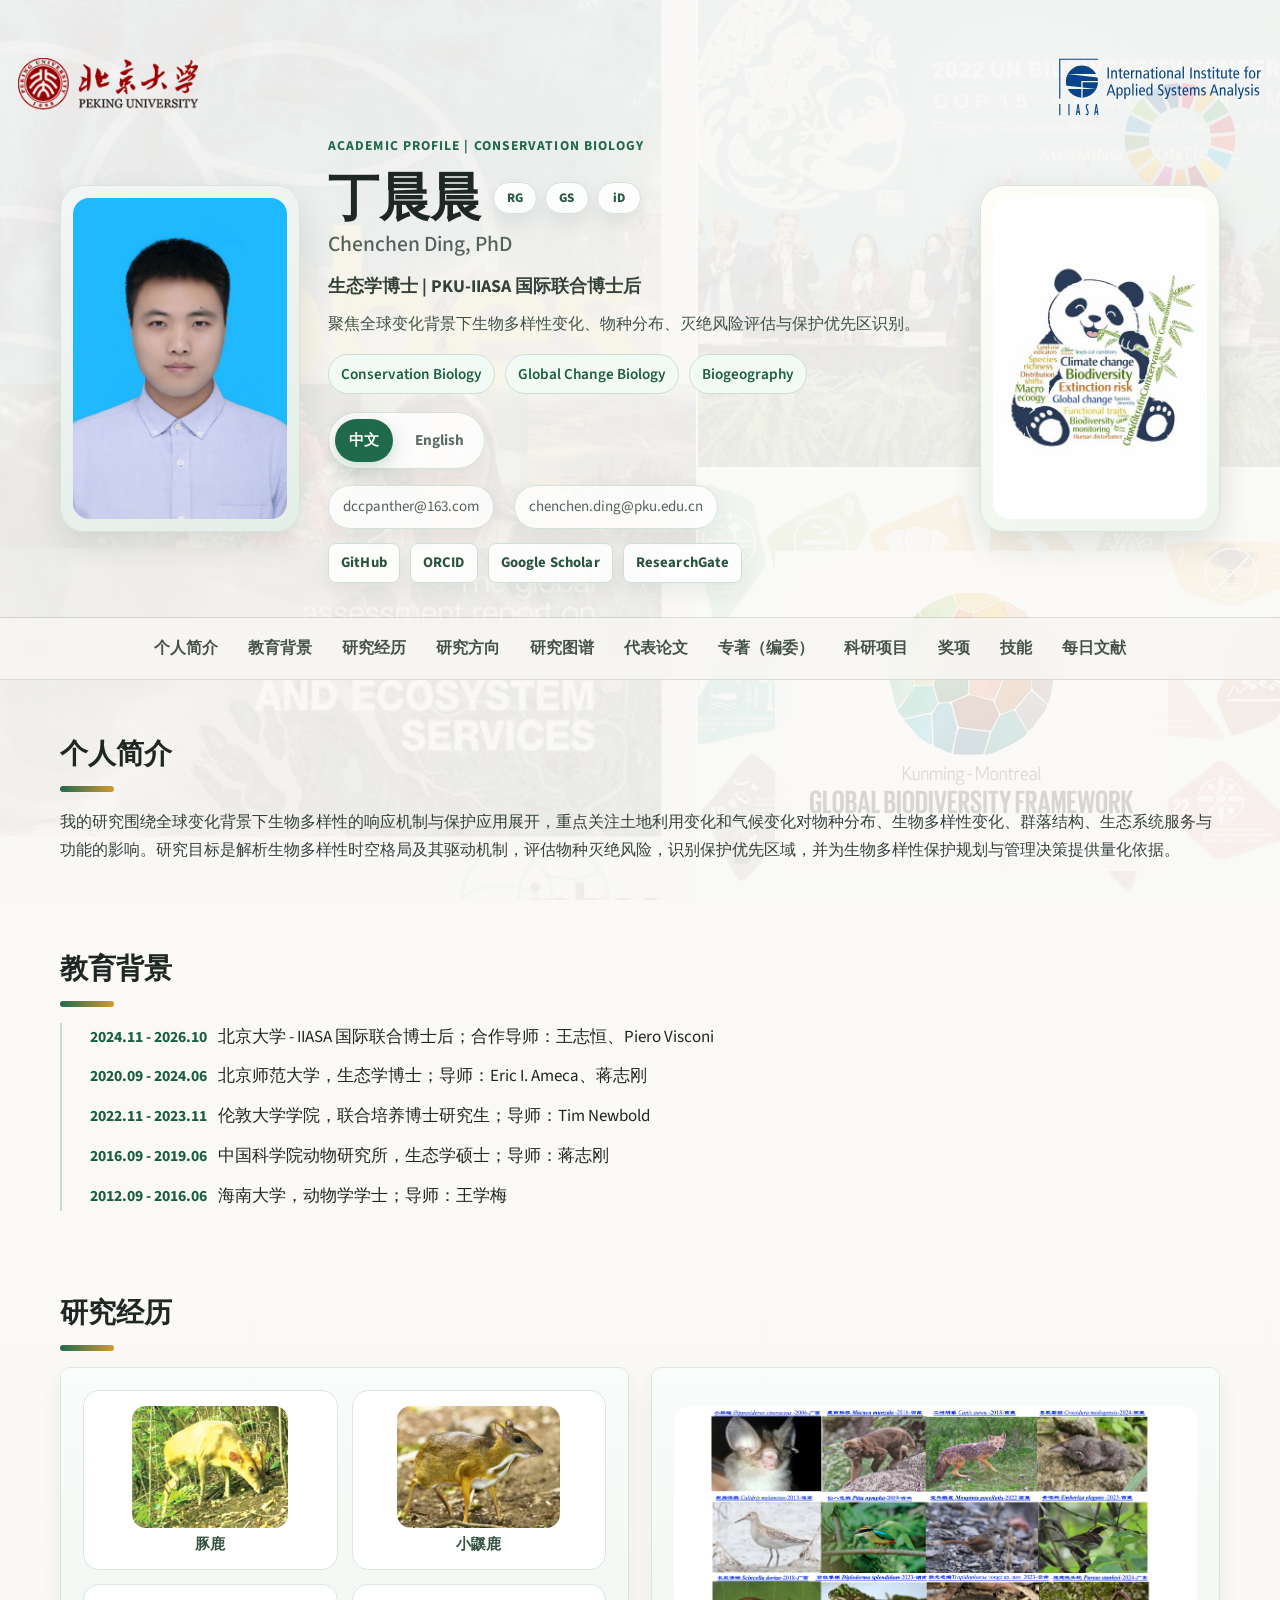
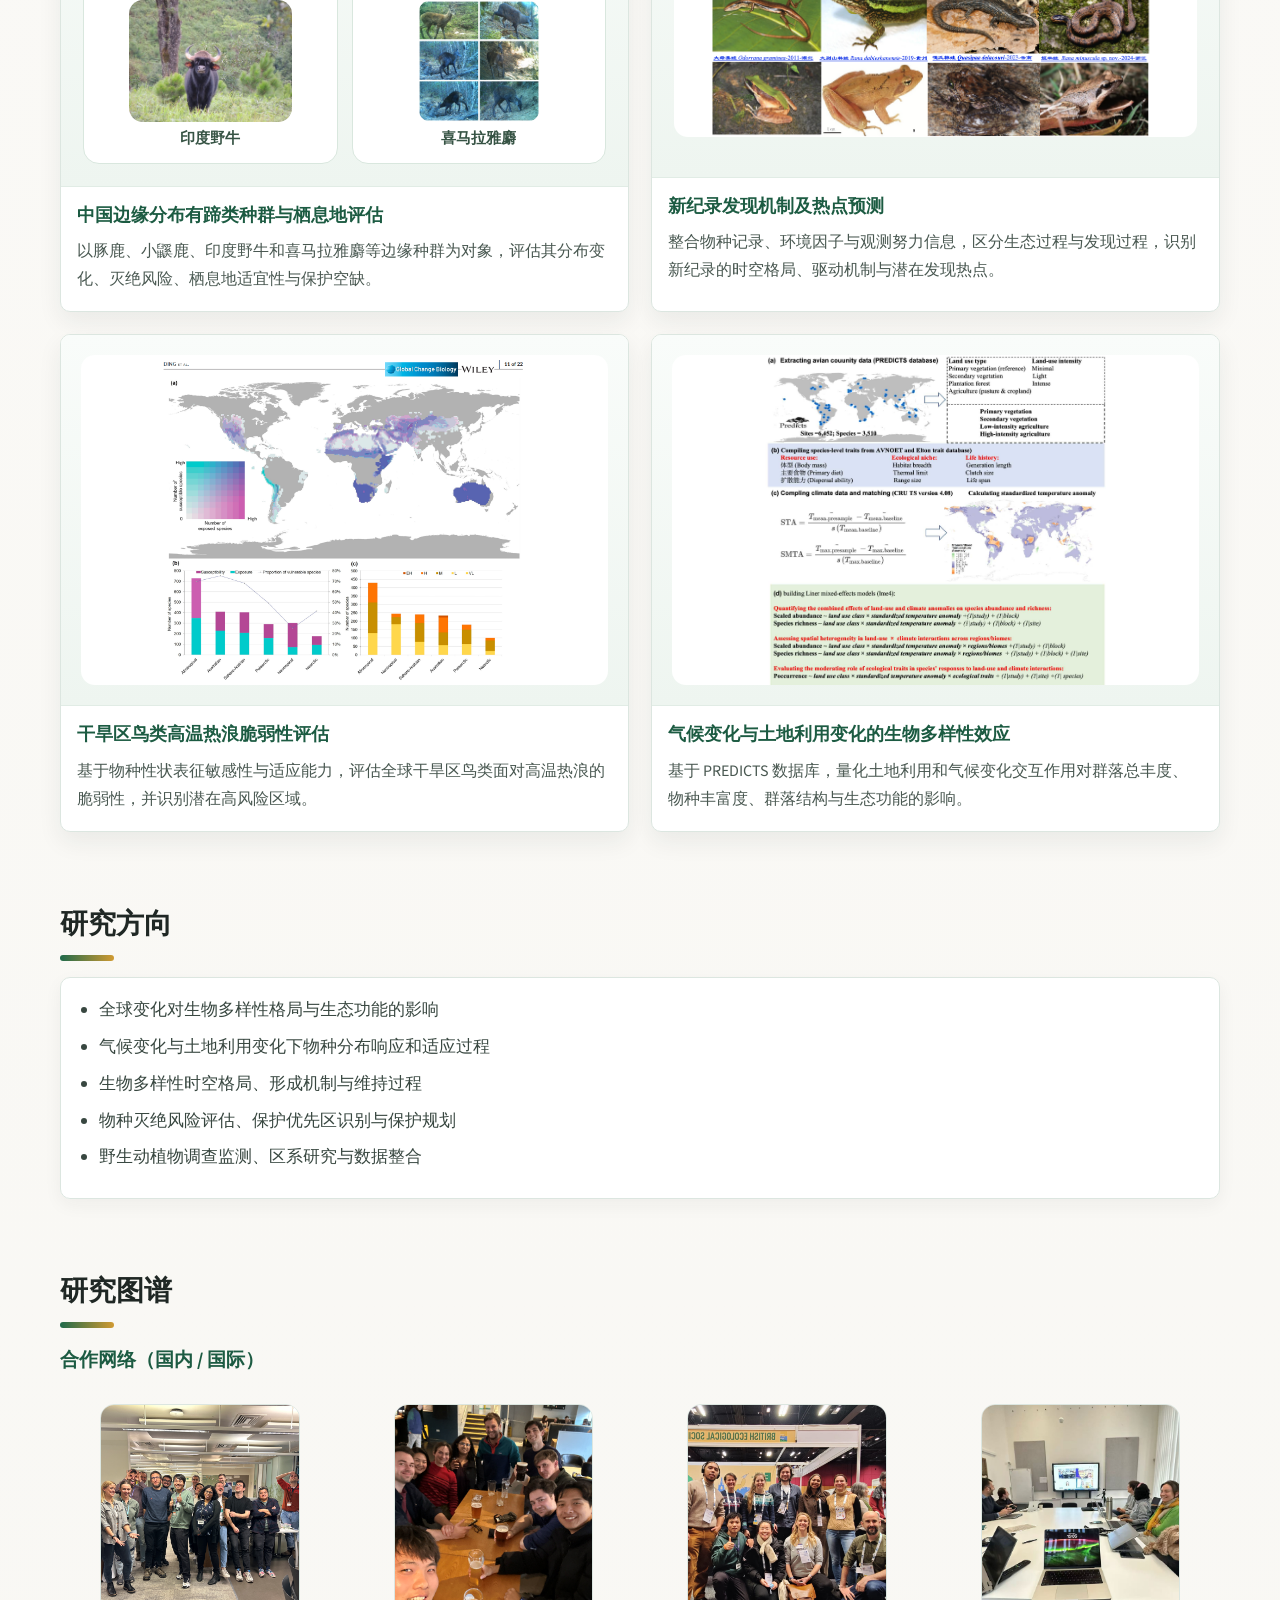
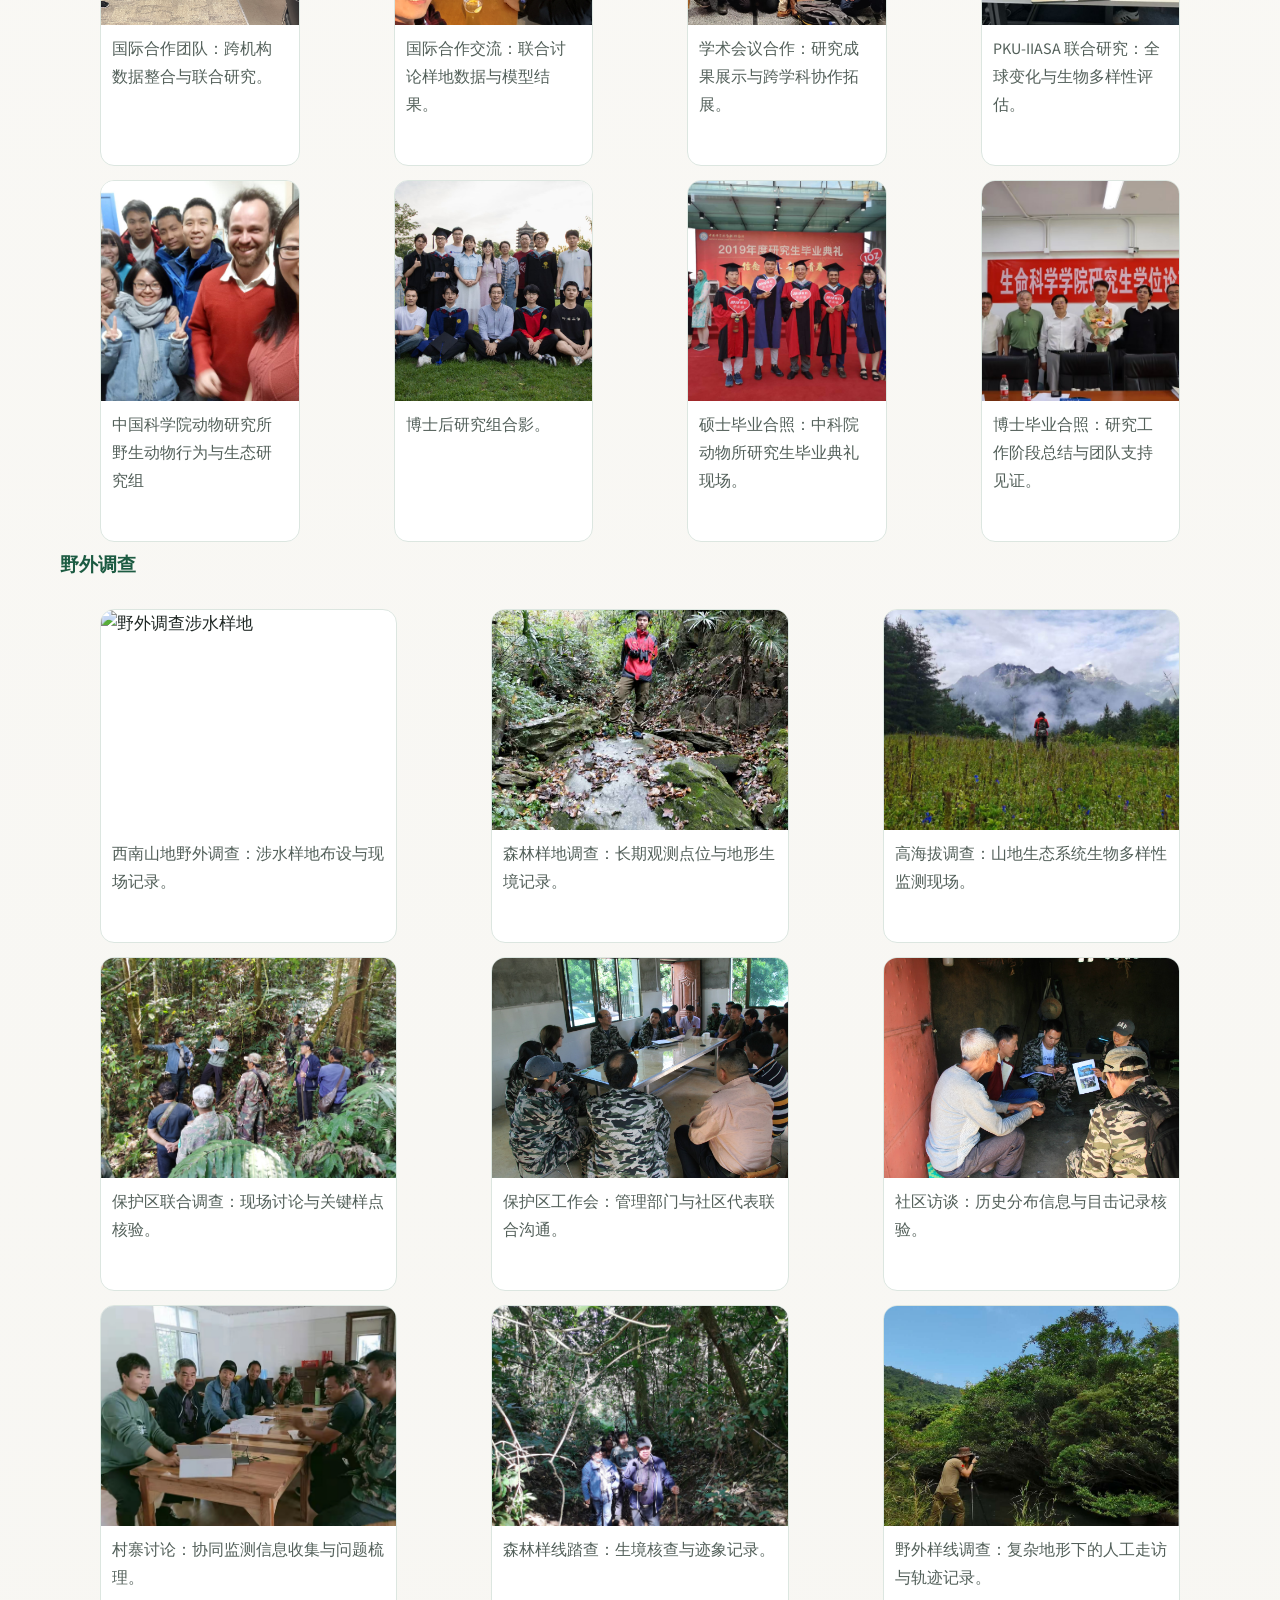
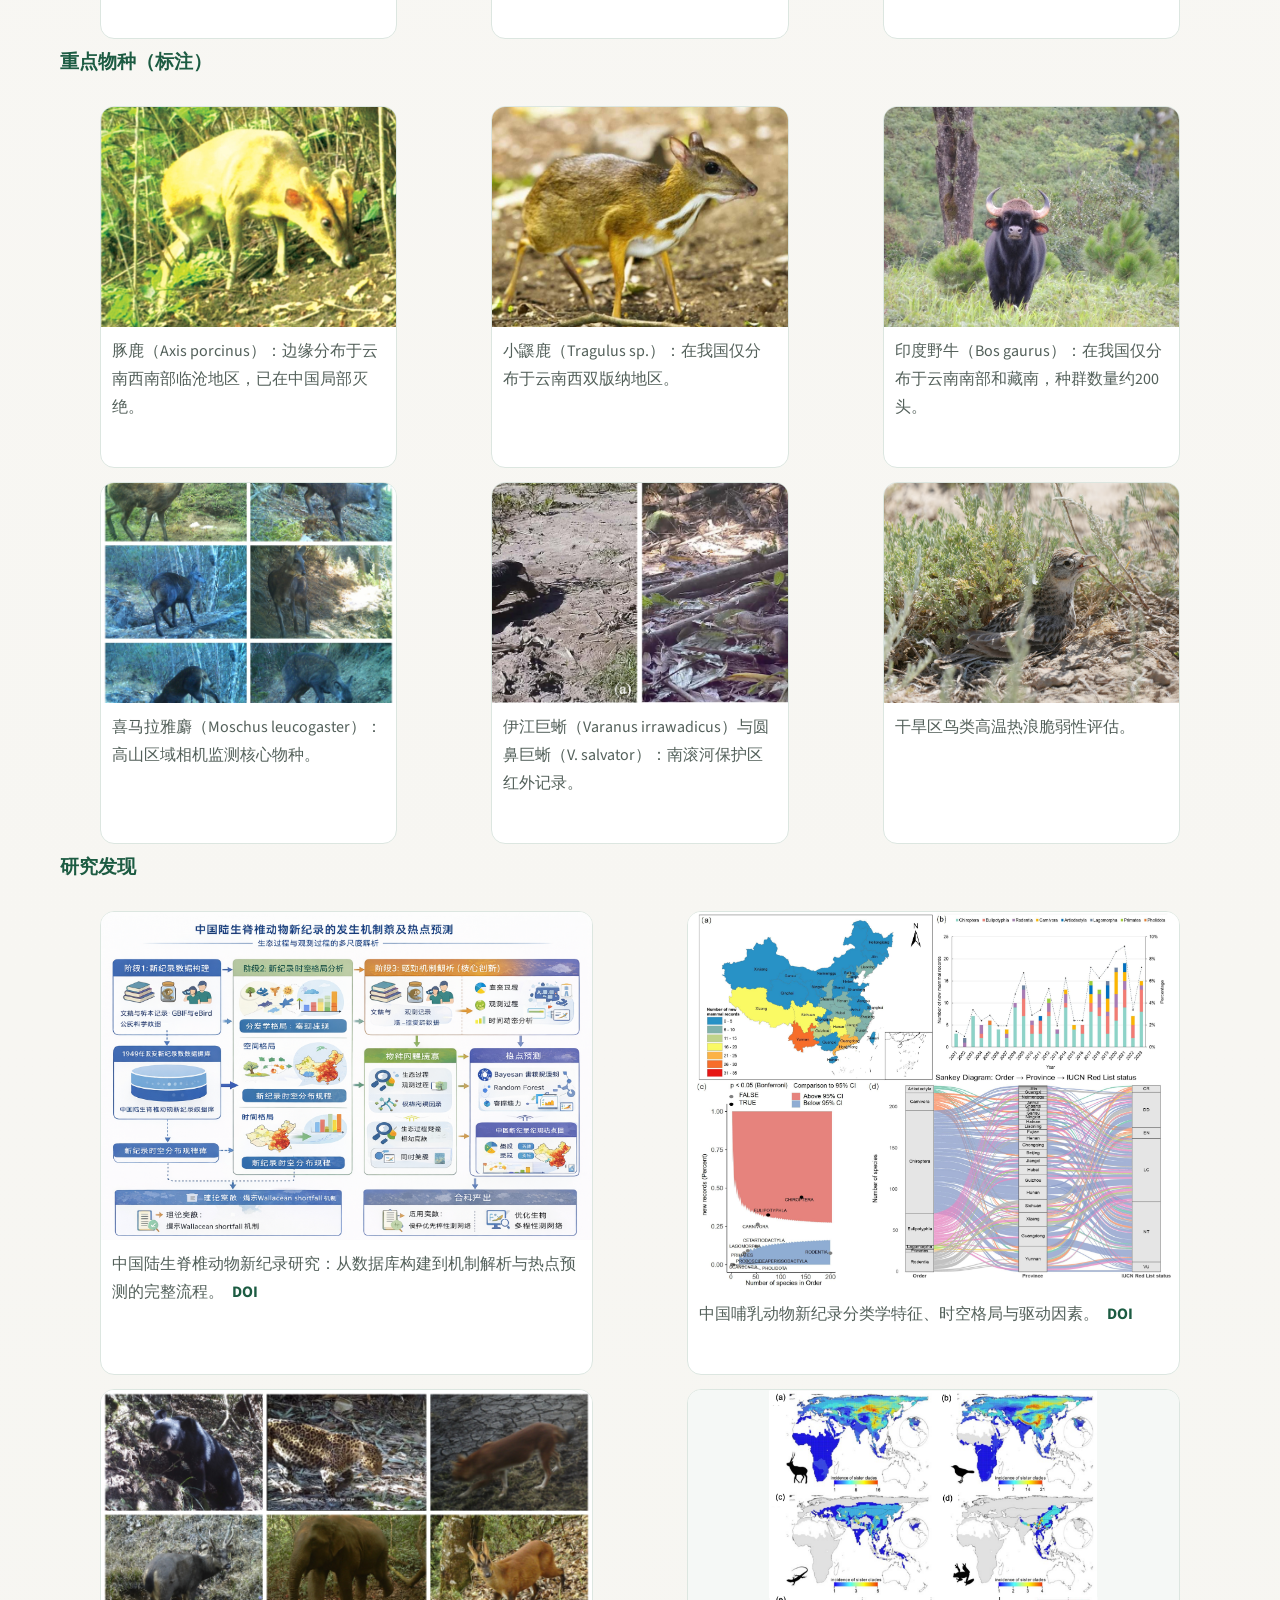
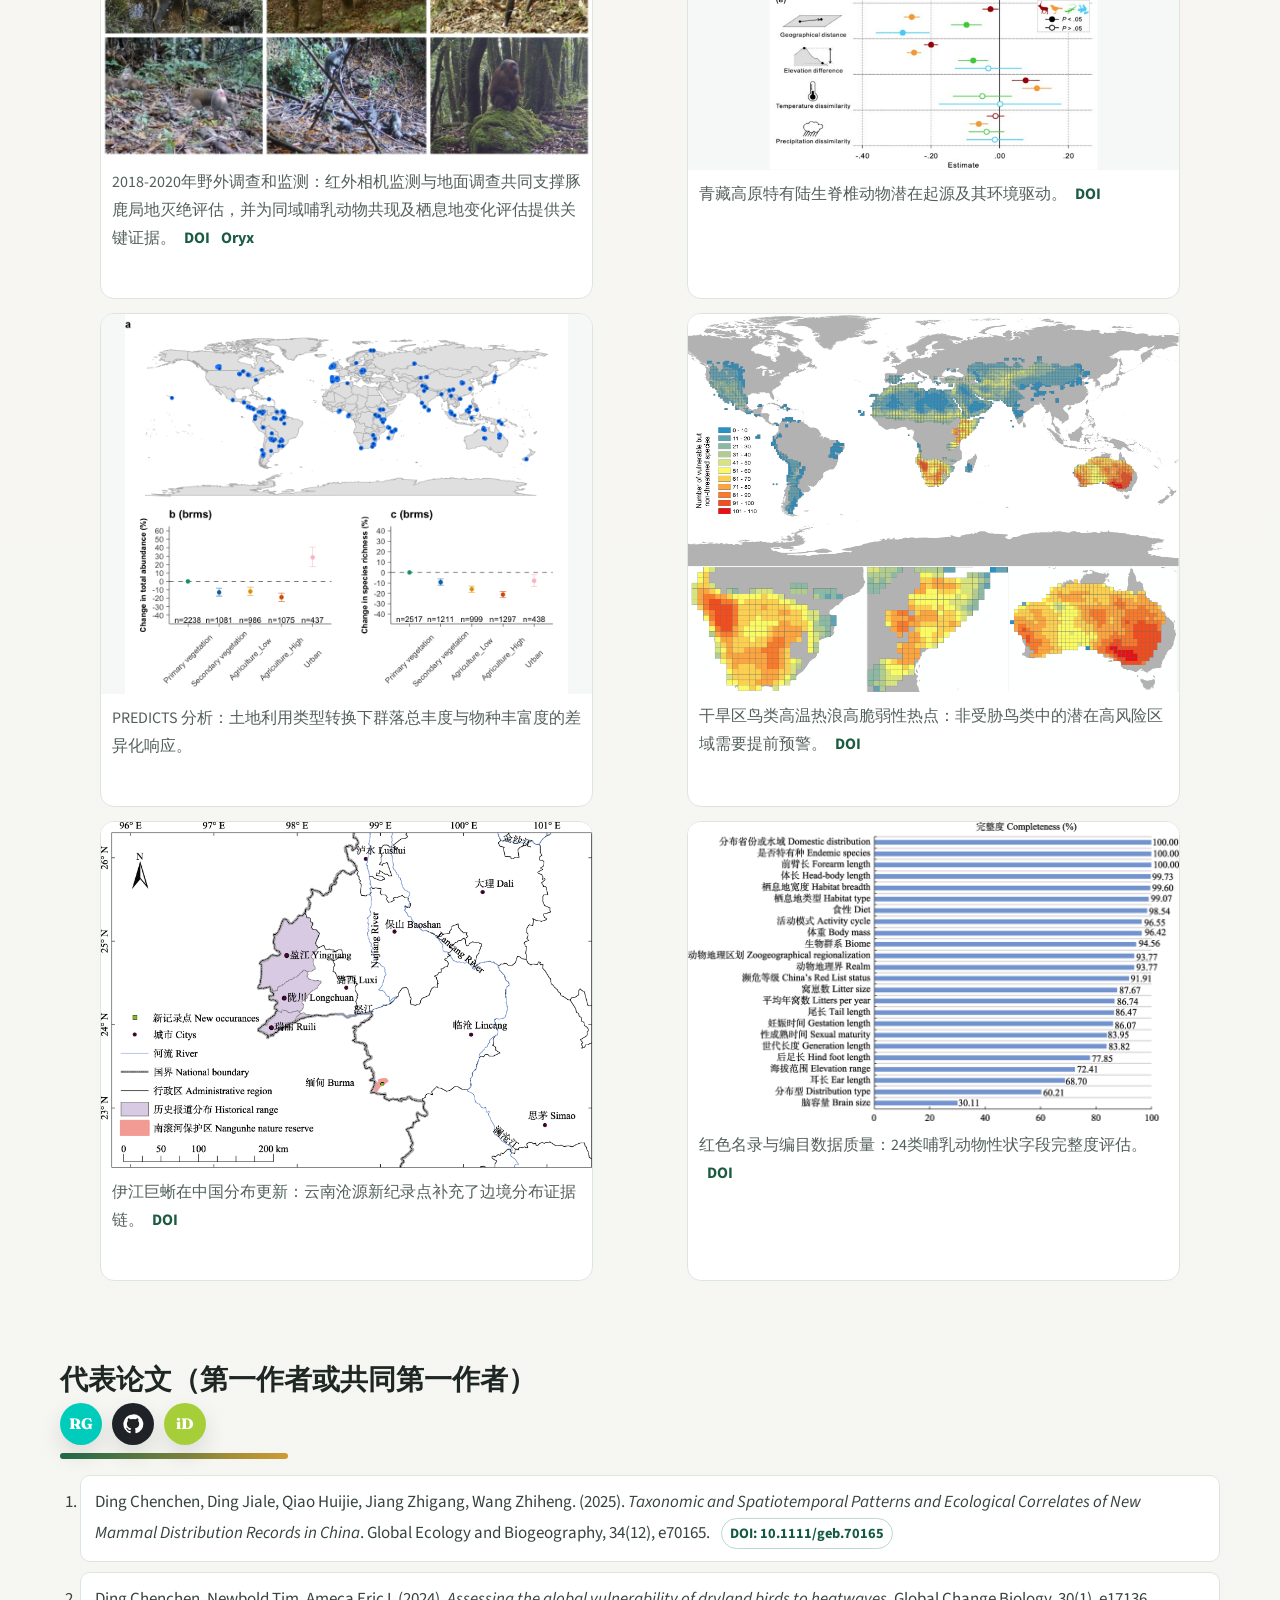
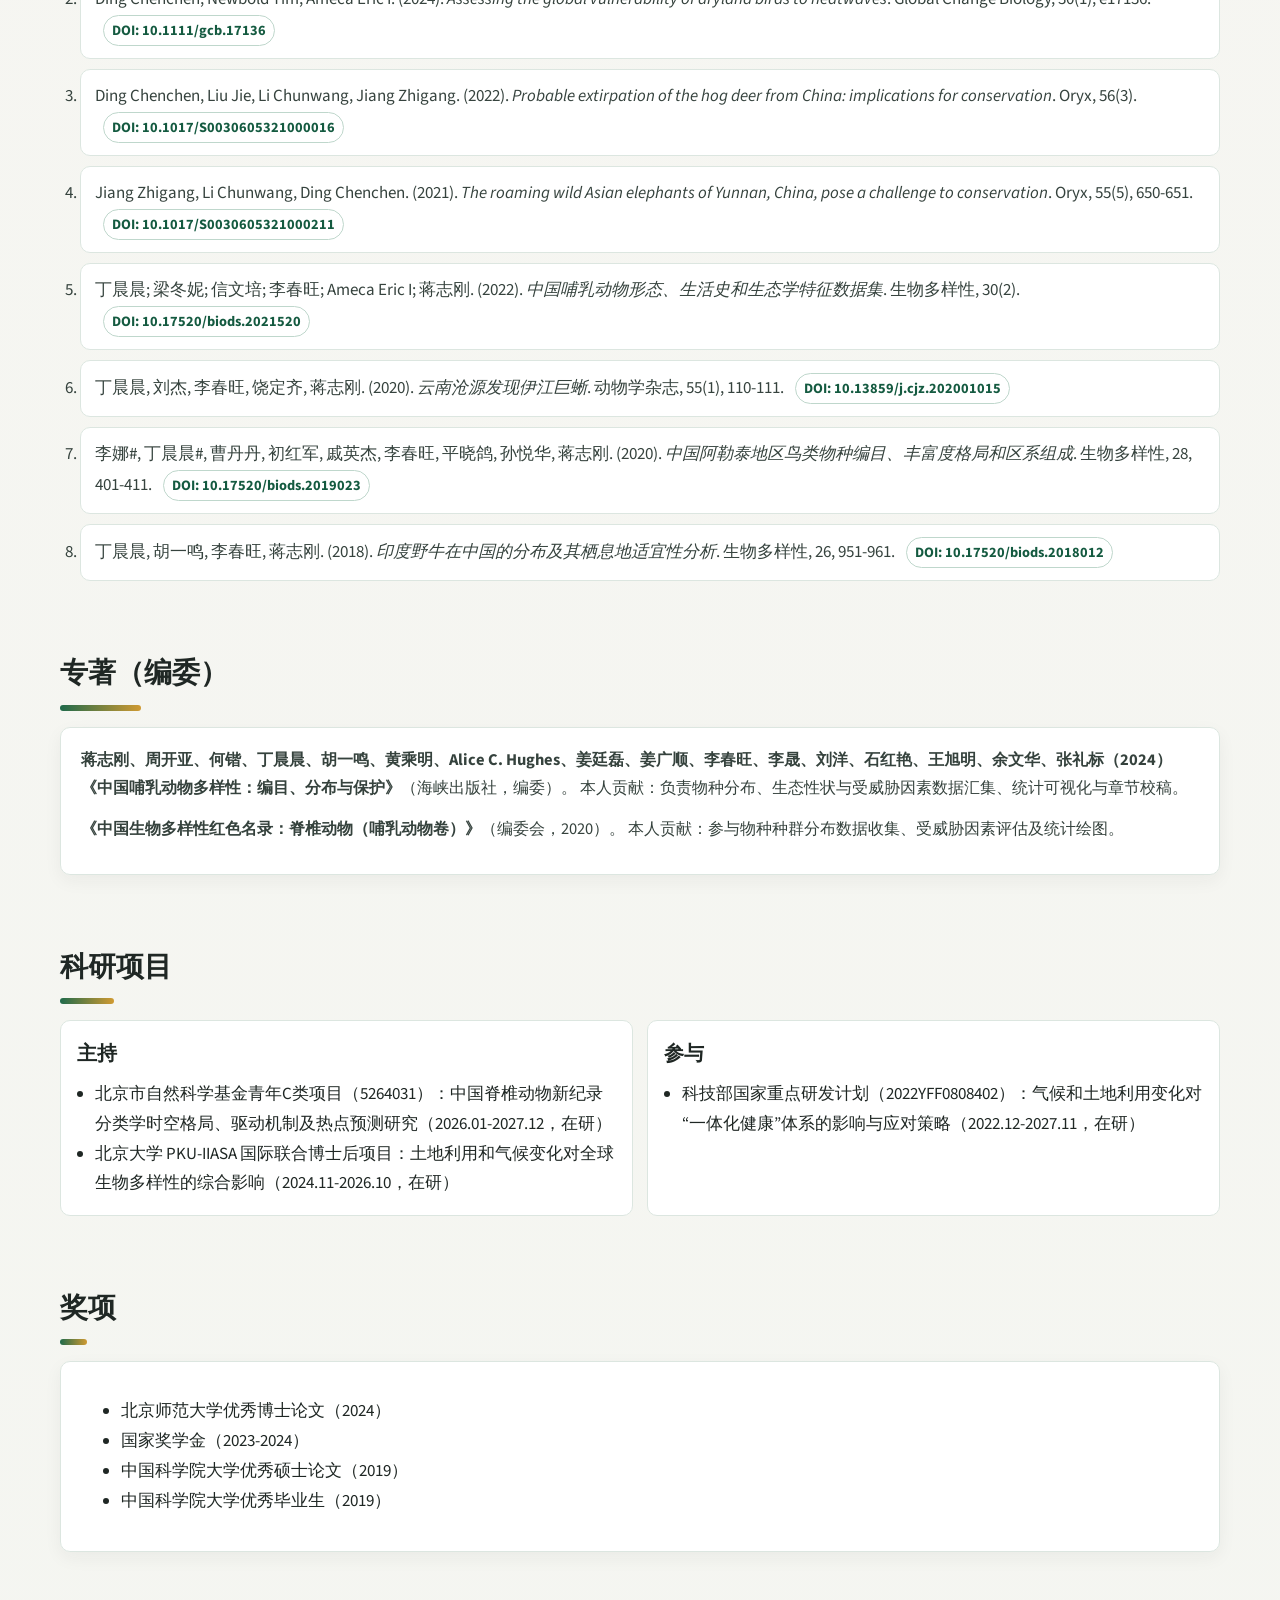
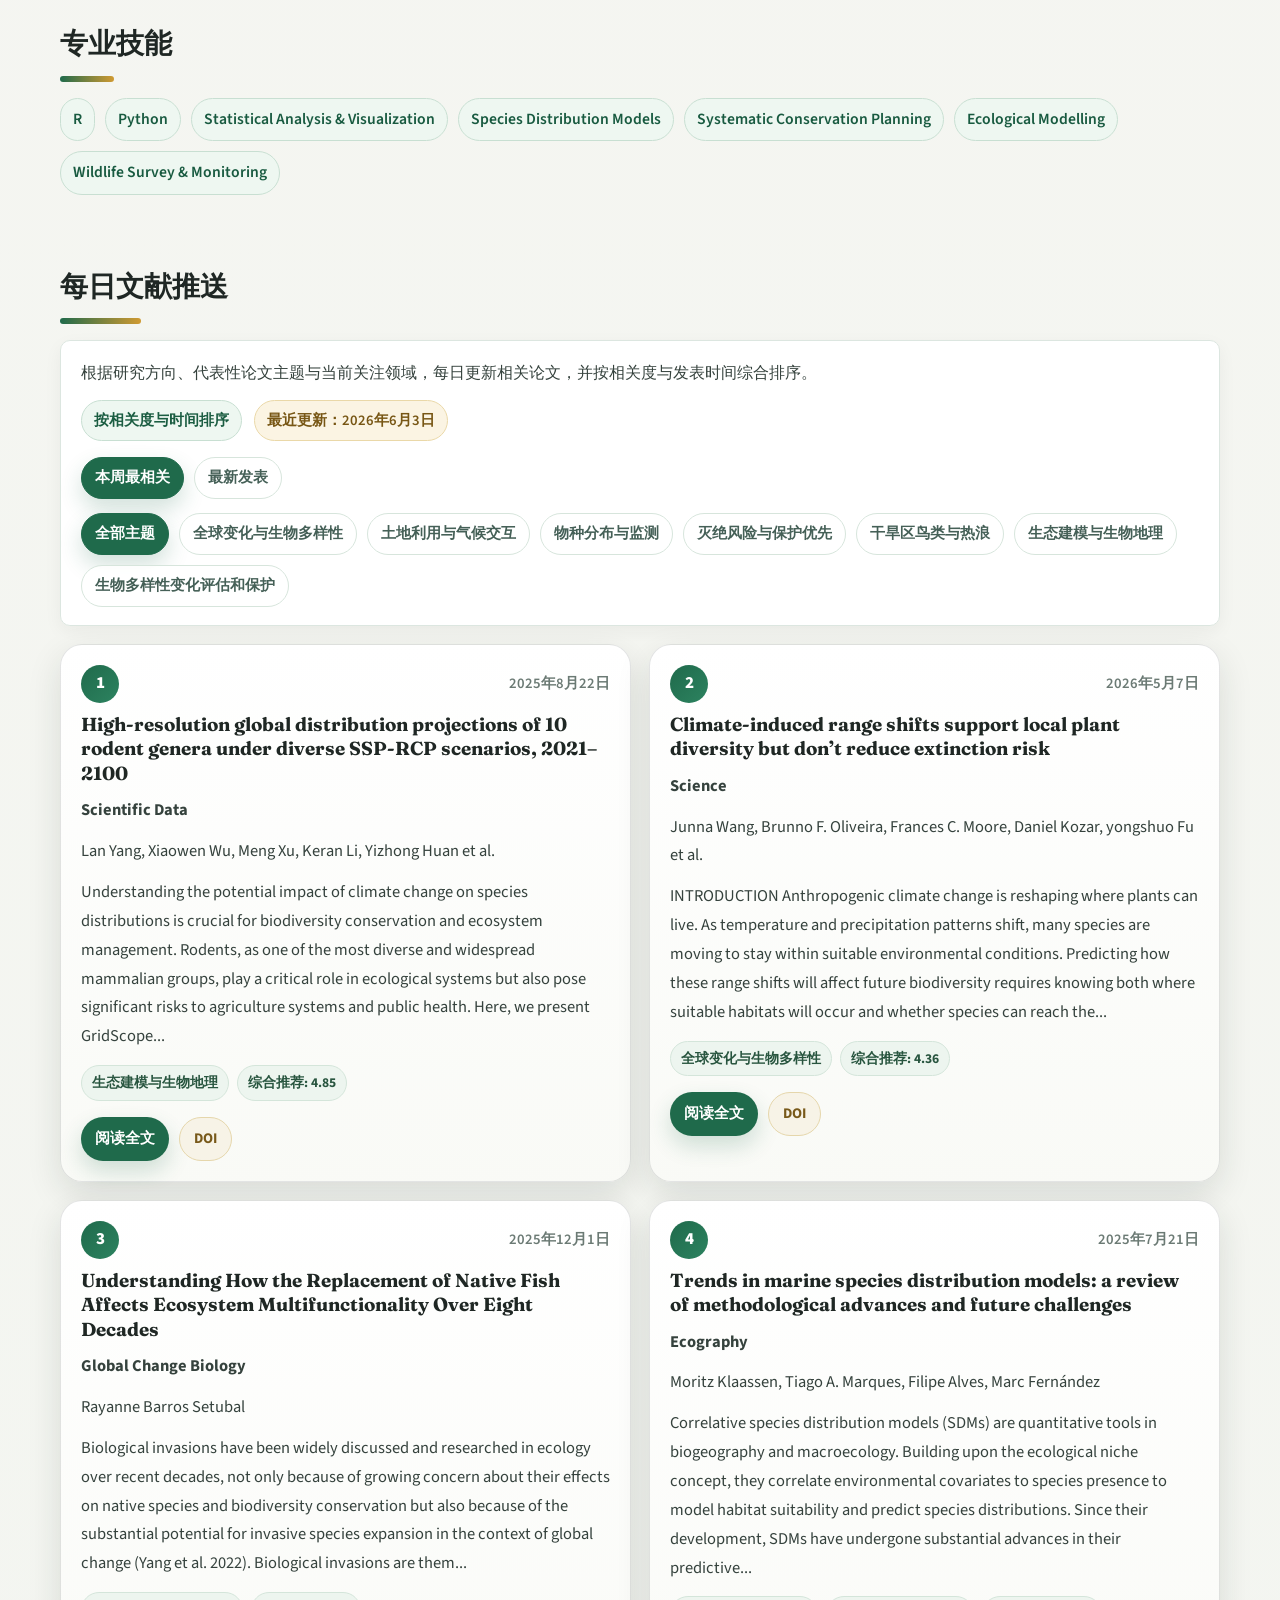
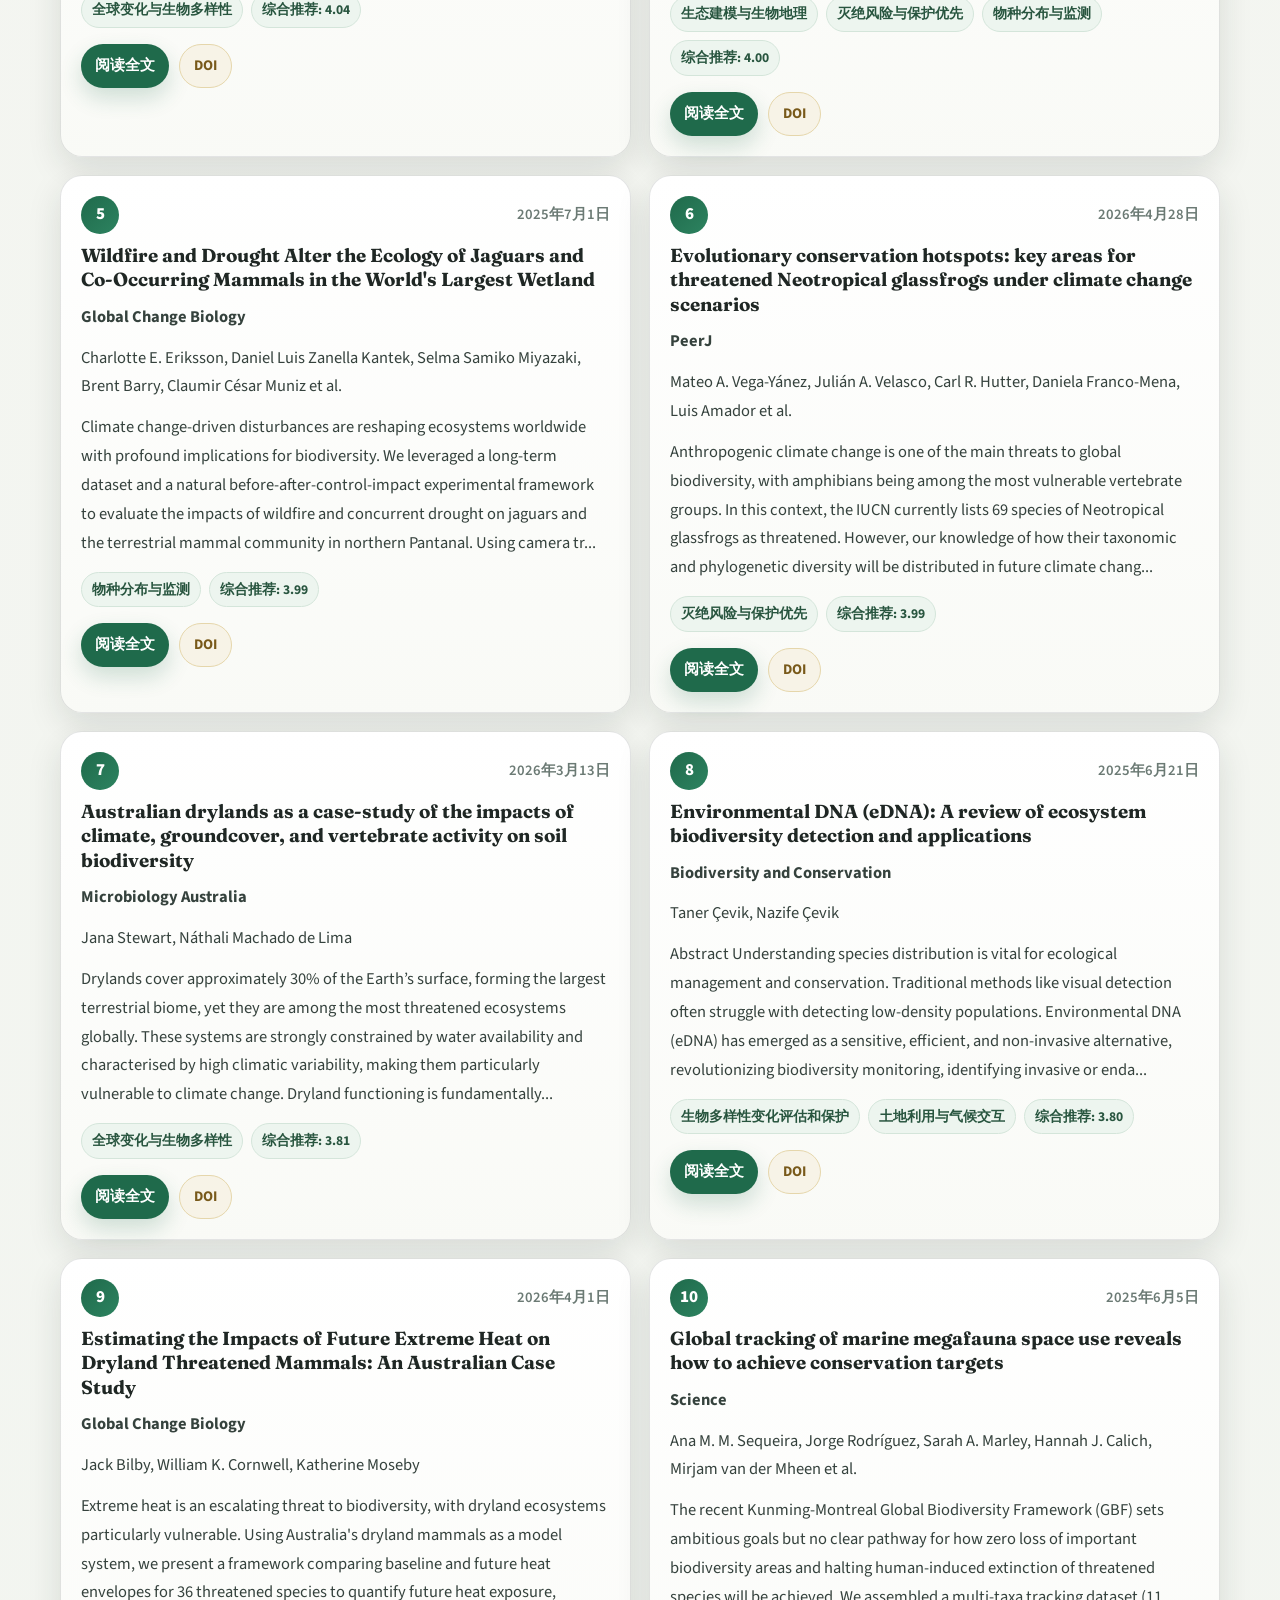
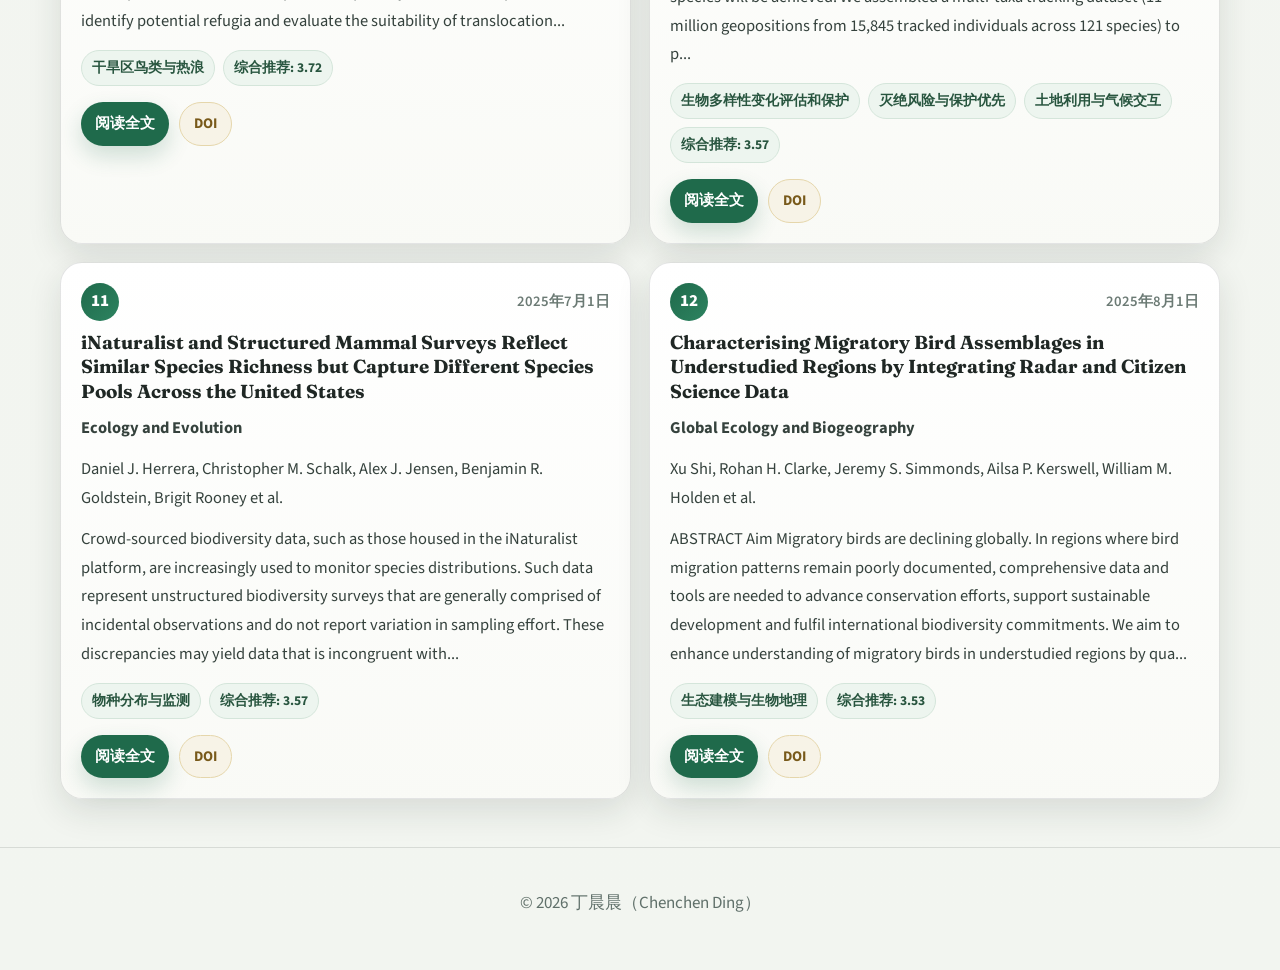
==== commit 71b36385: "Align bilingual website copy" ====
--- a/index.html
+++ b/index.html
@@ -474,7 +474,7 @@
   </main>
 
   <footer class="footer">
-    <p>© 2026 丁晨晨（Chenchen Ding） | Academic Website</p>
+    <p>© 2026 丁晨晨（Chenchen Ding）</p>
   </footer>
 
   <script src="lang.js"></script>
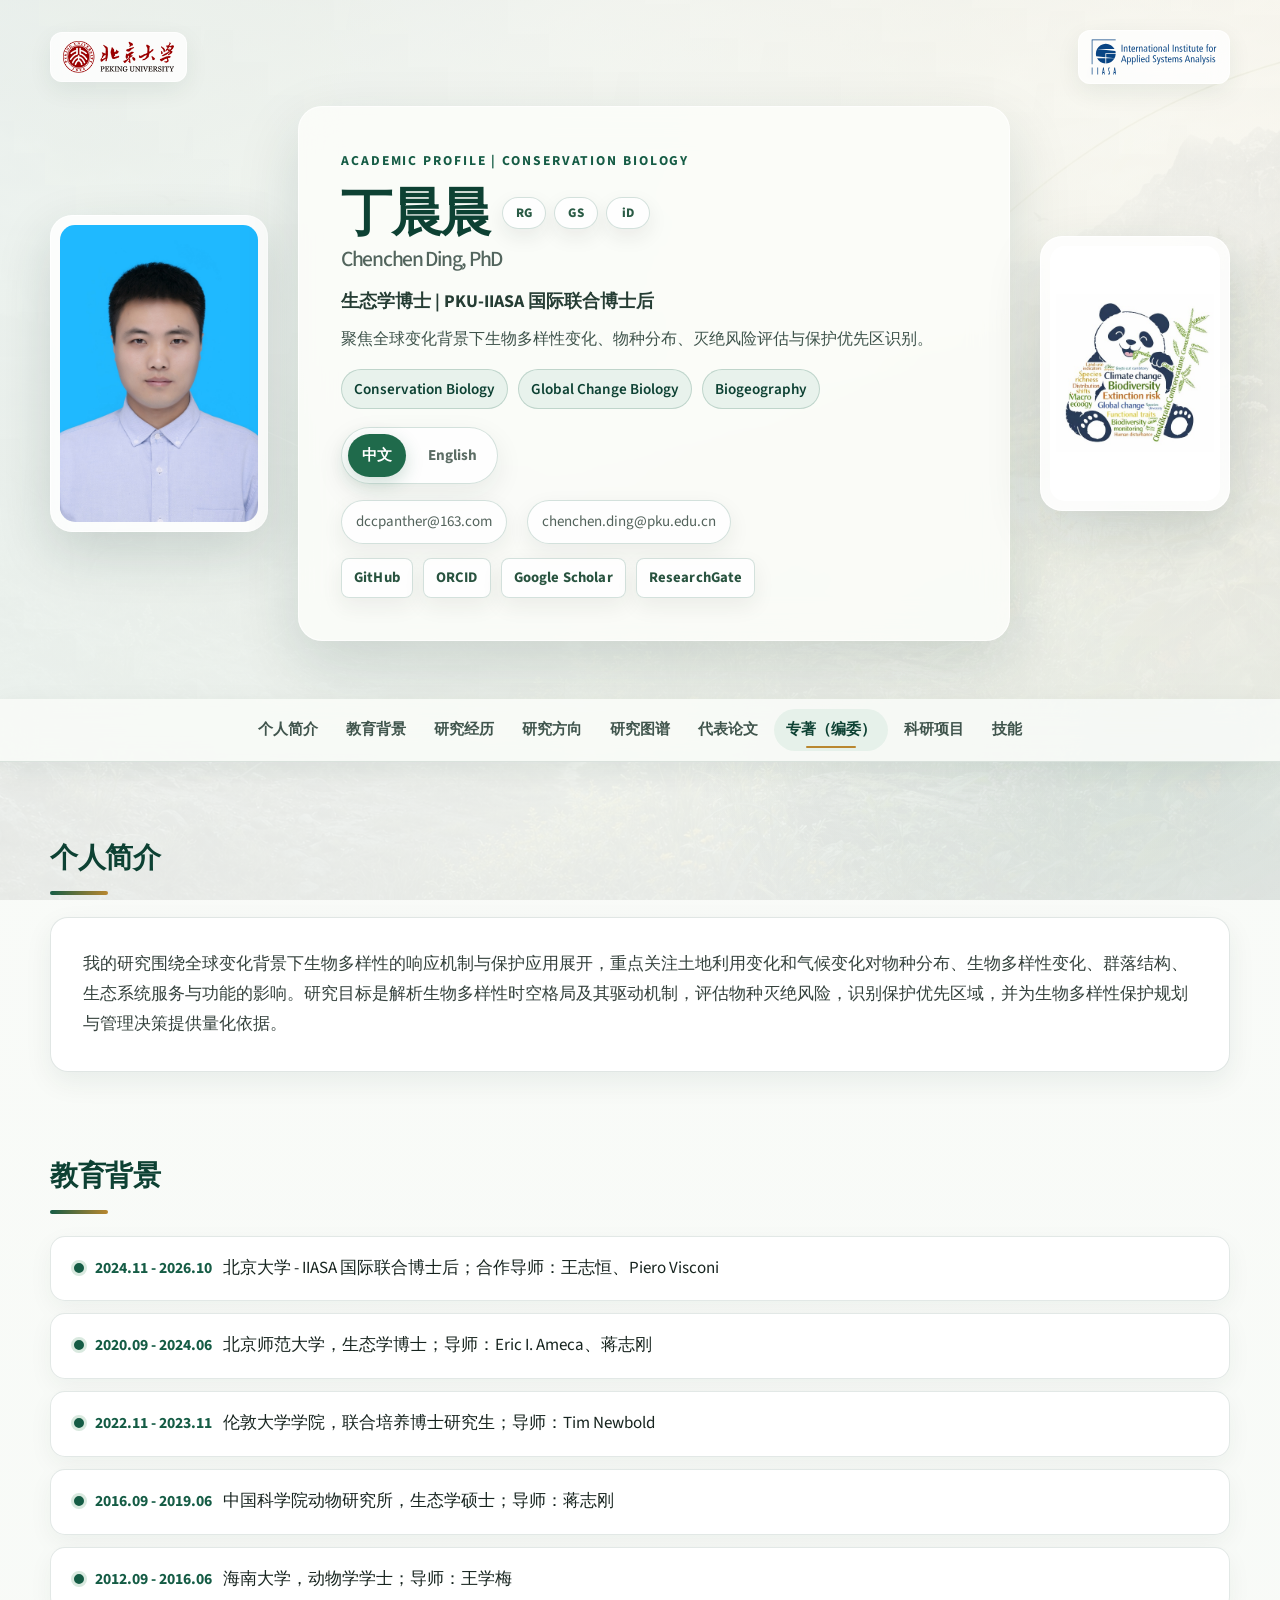
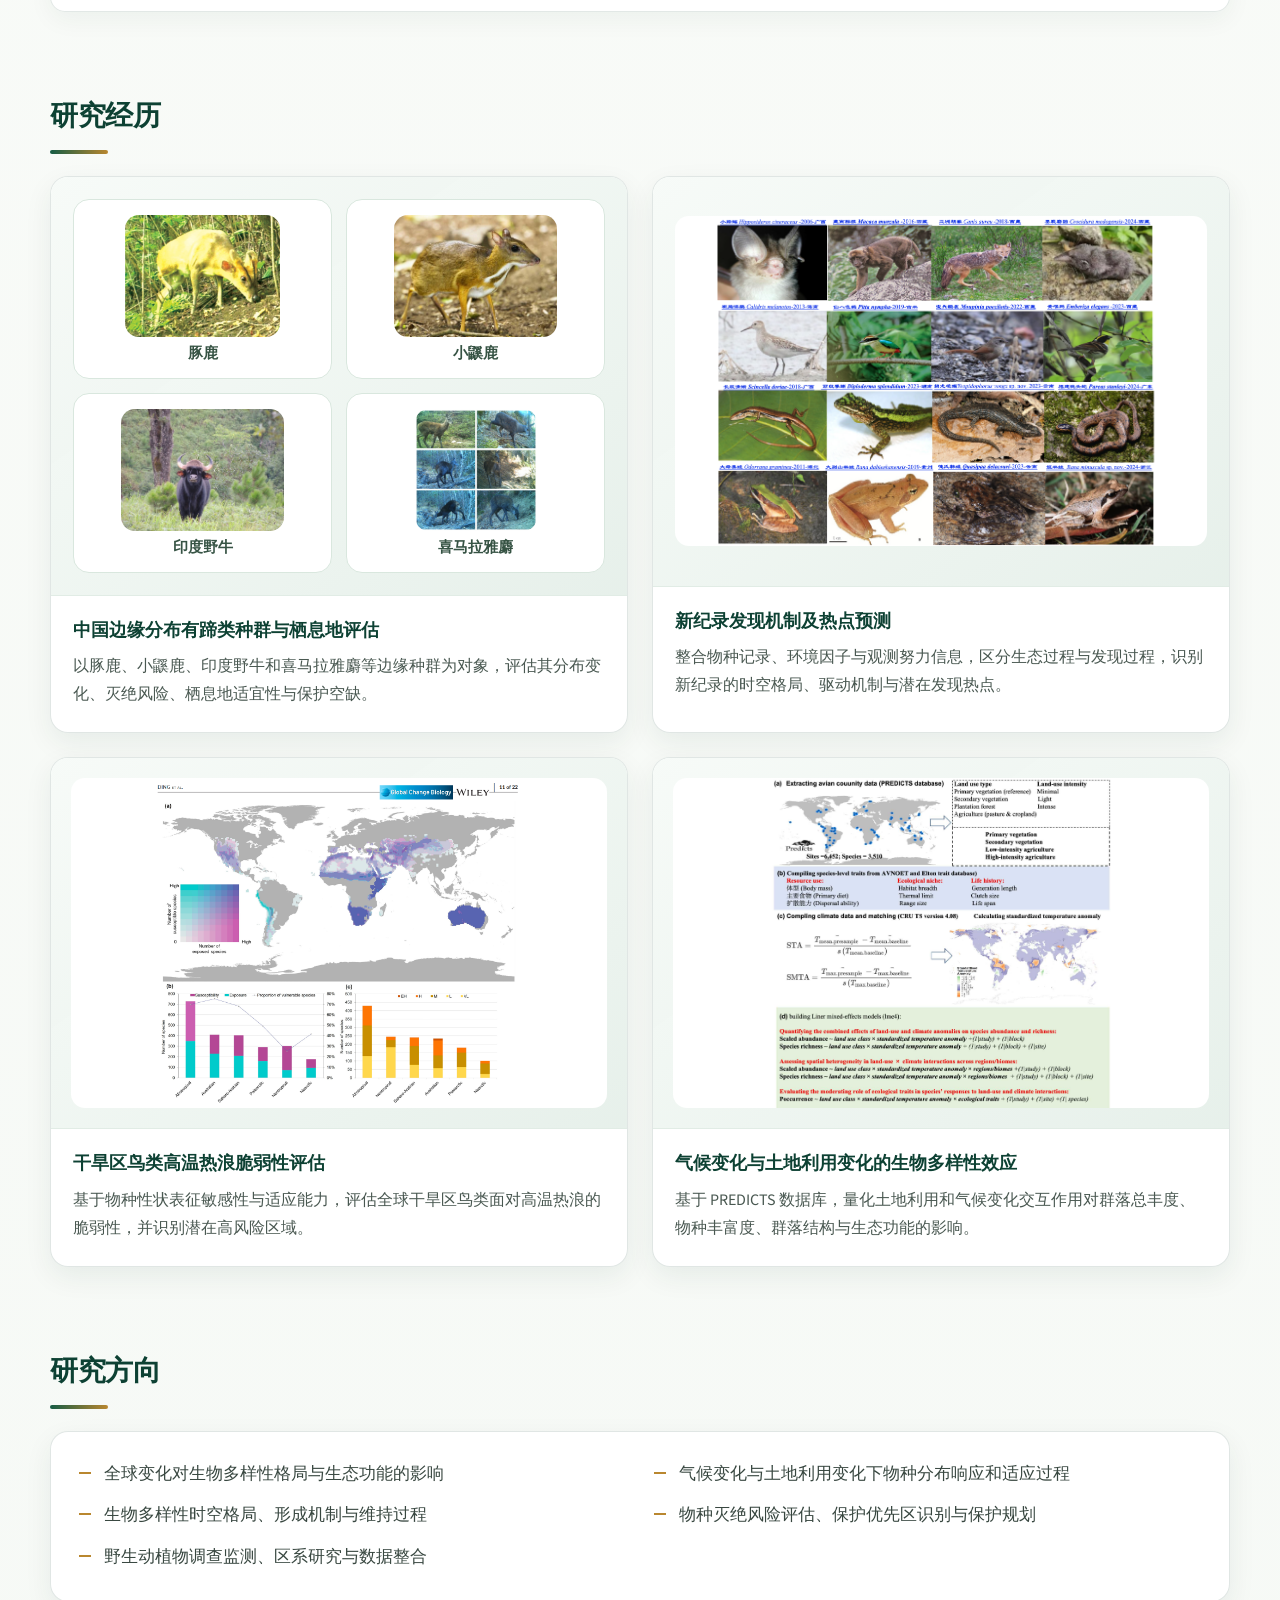
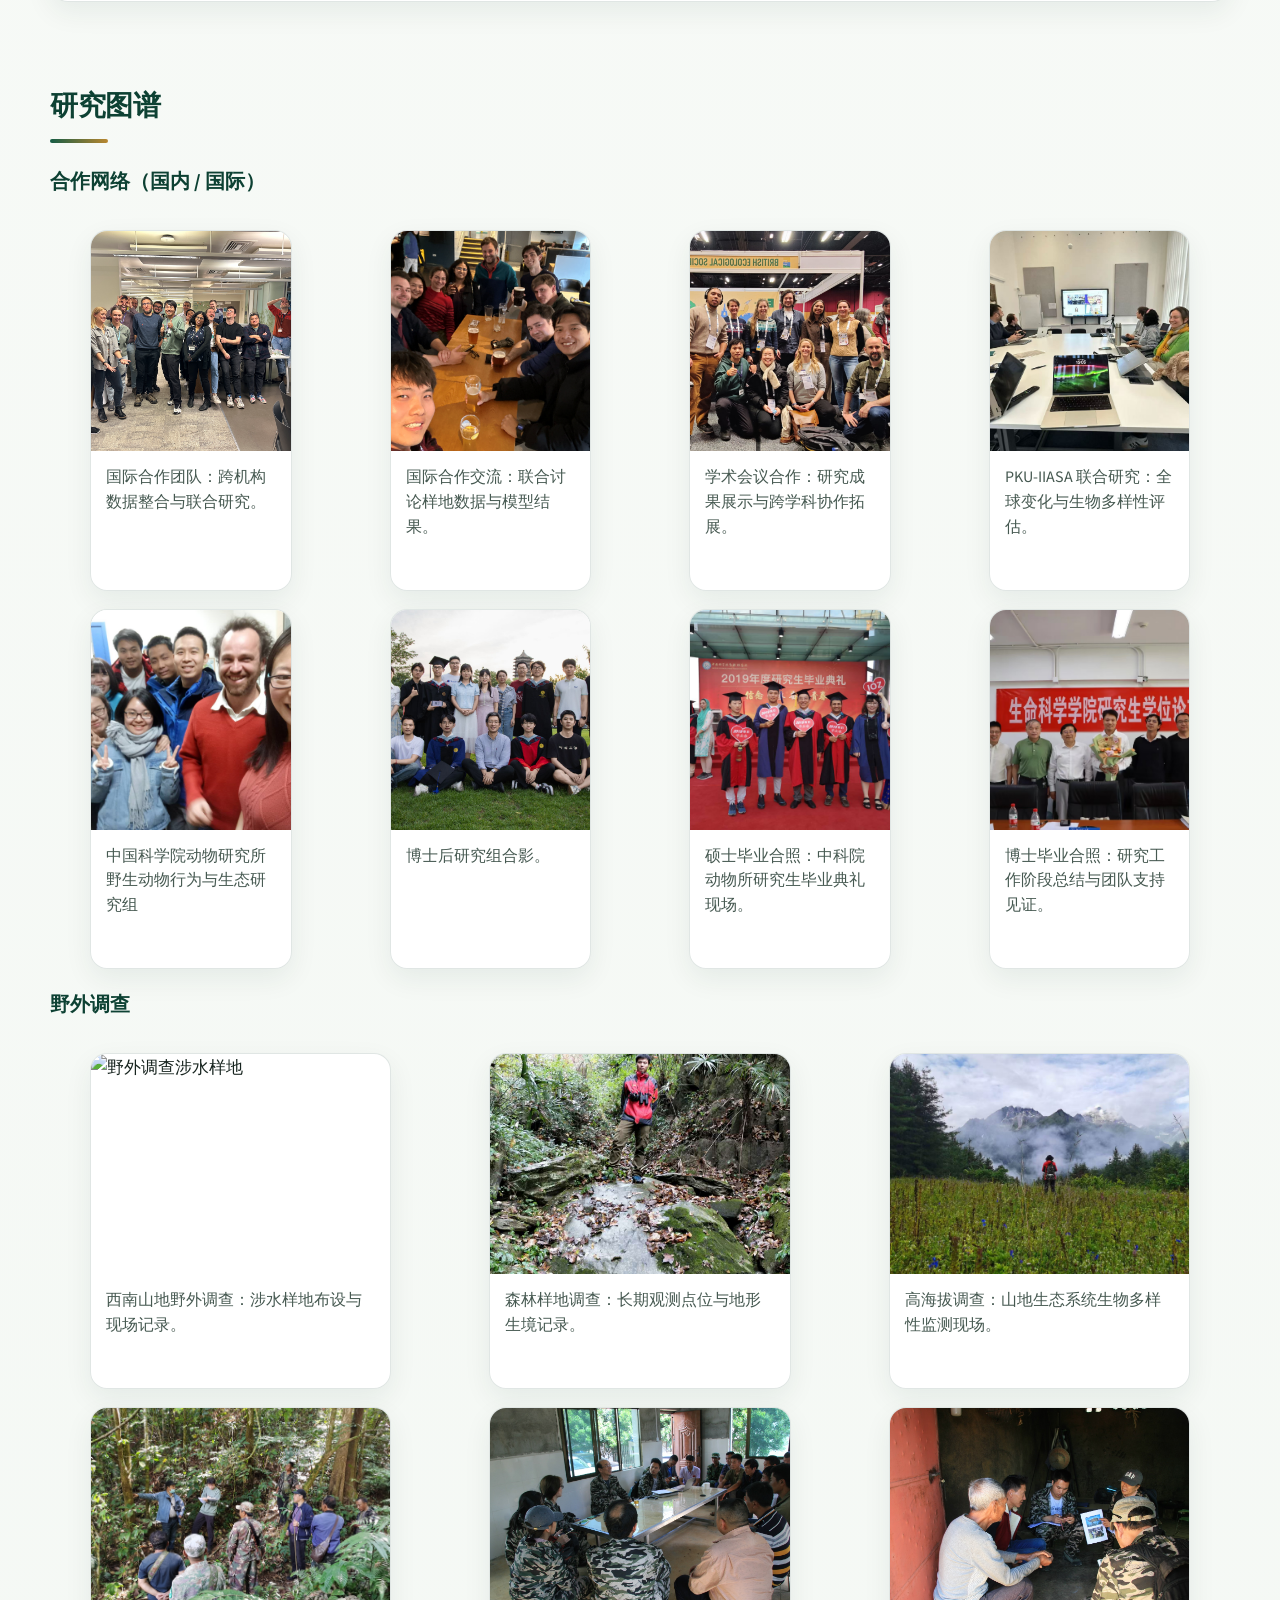
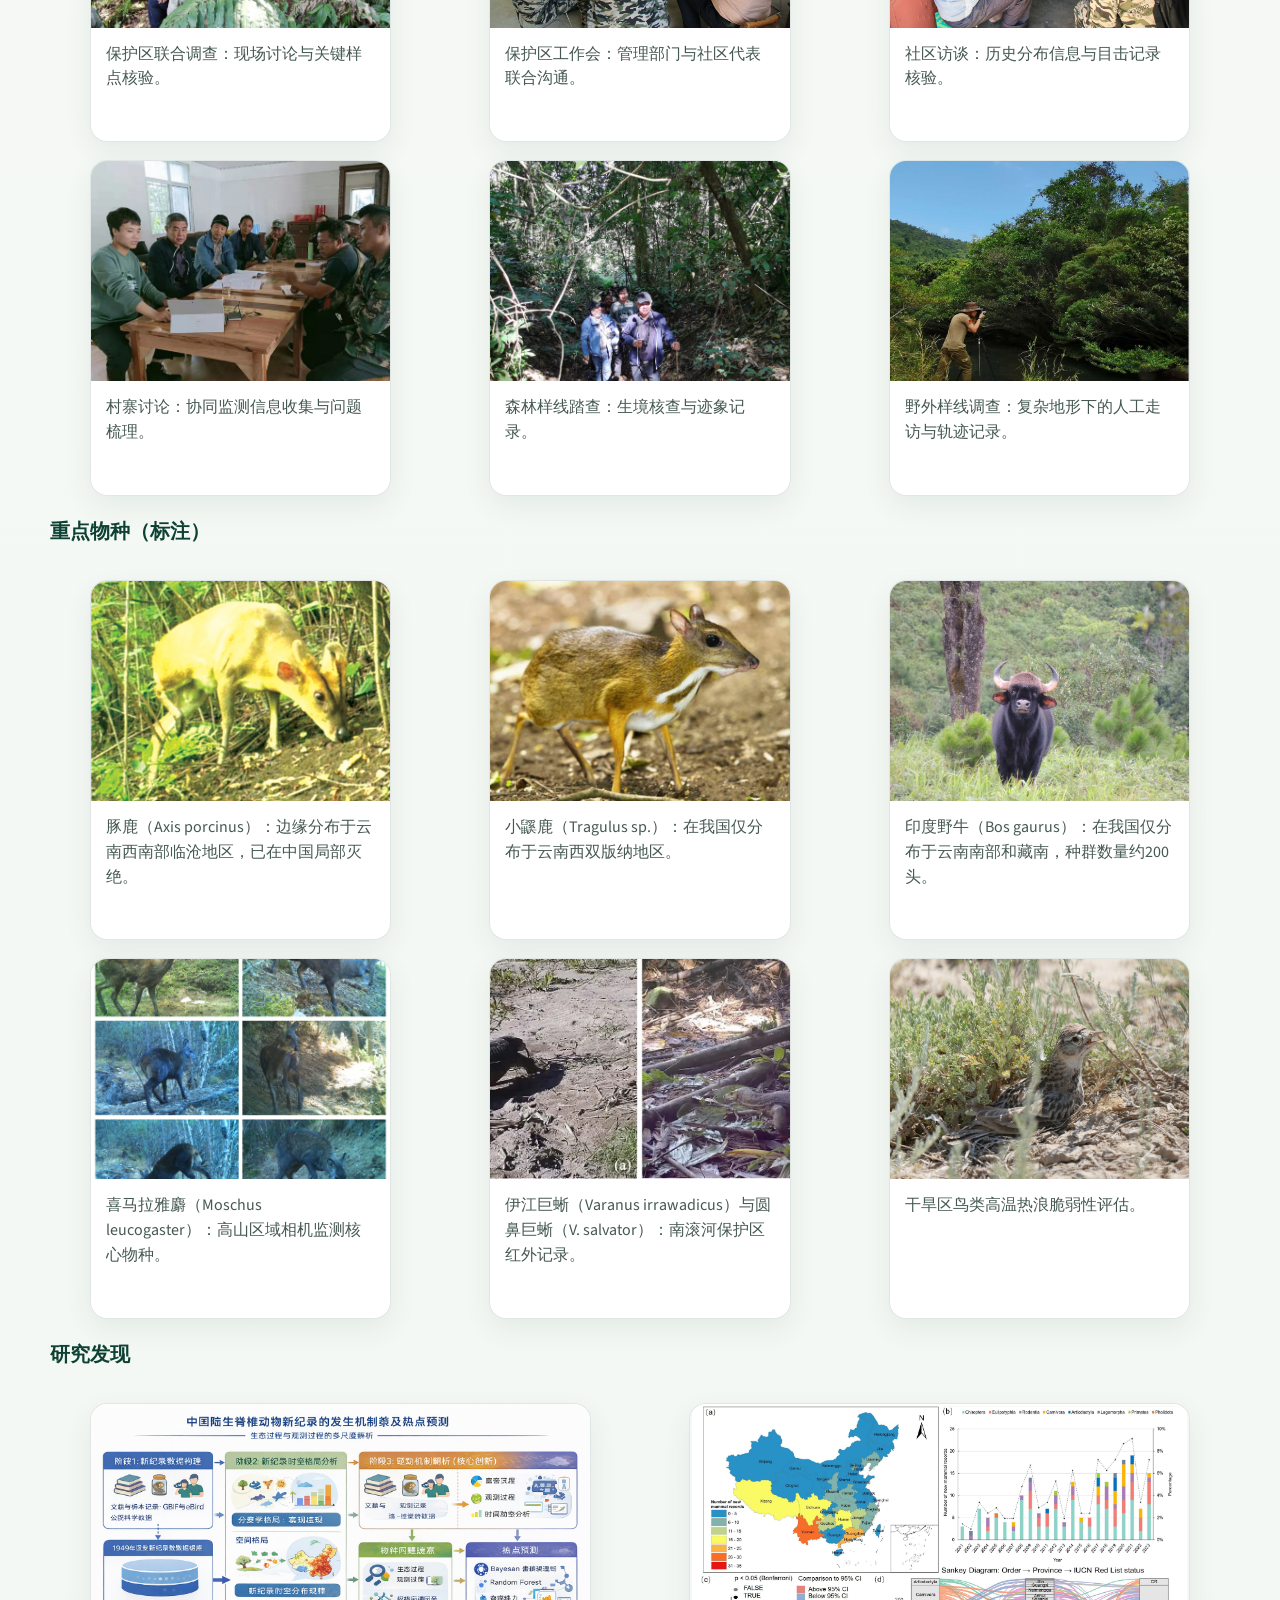
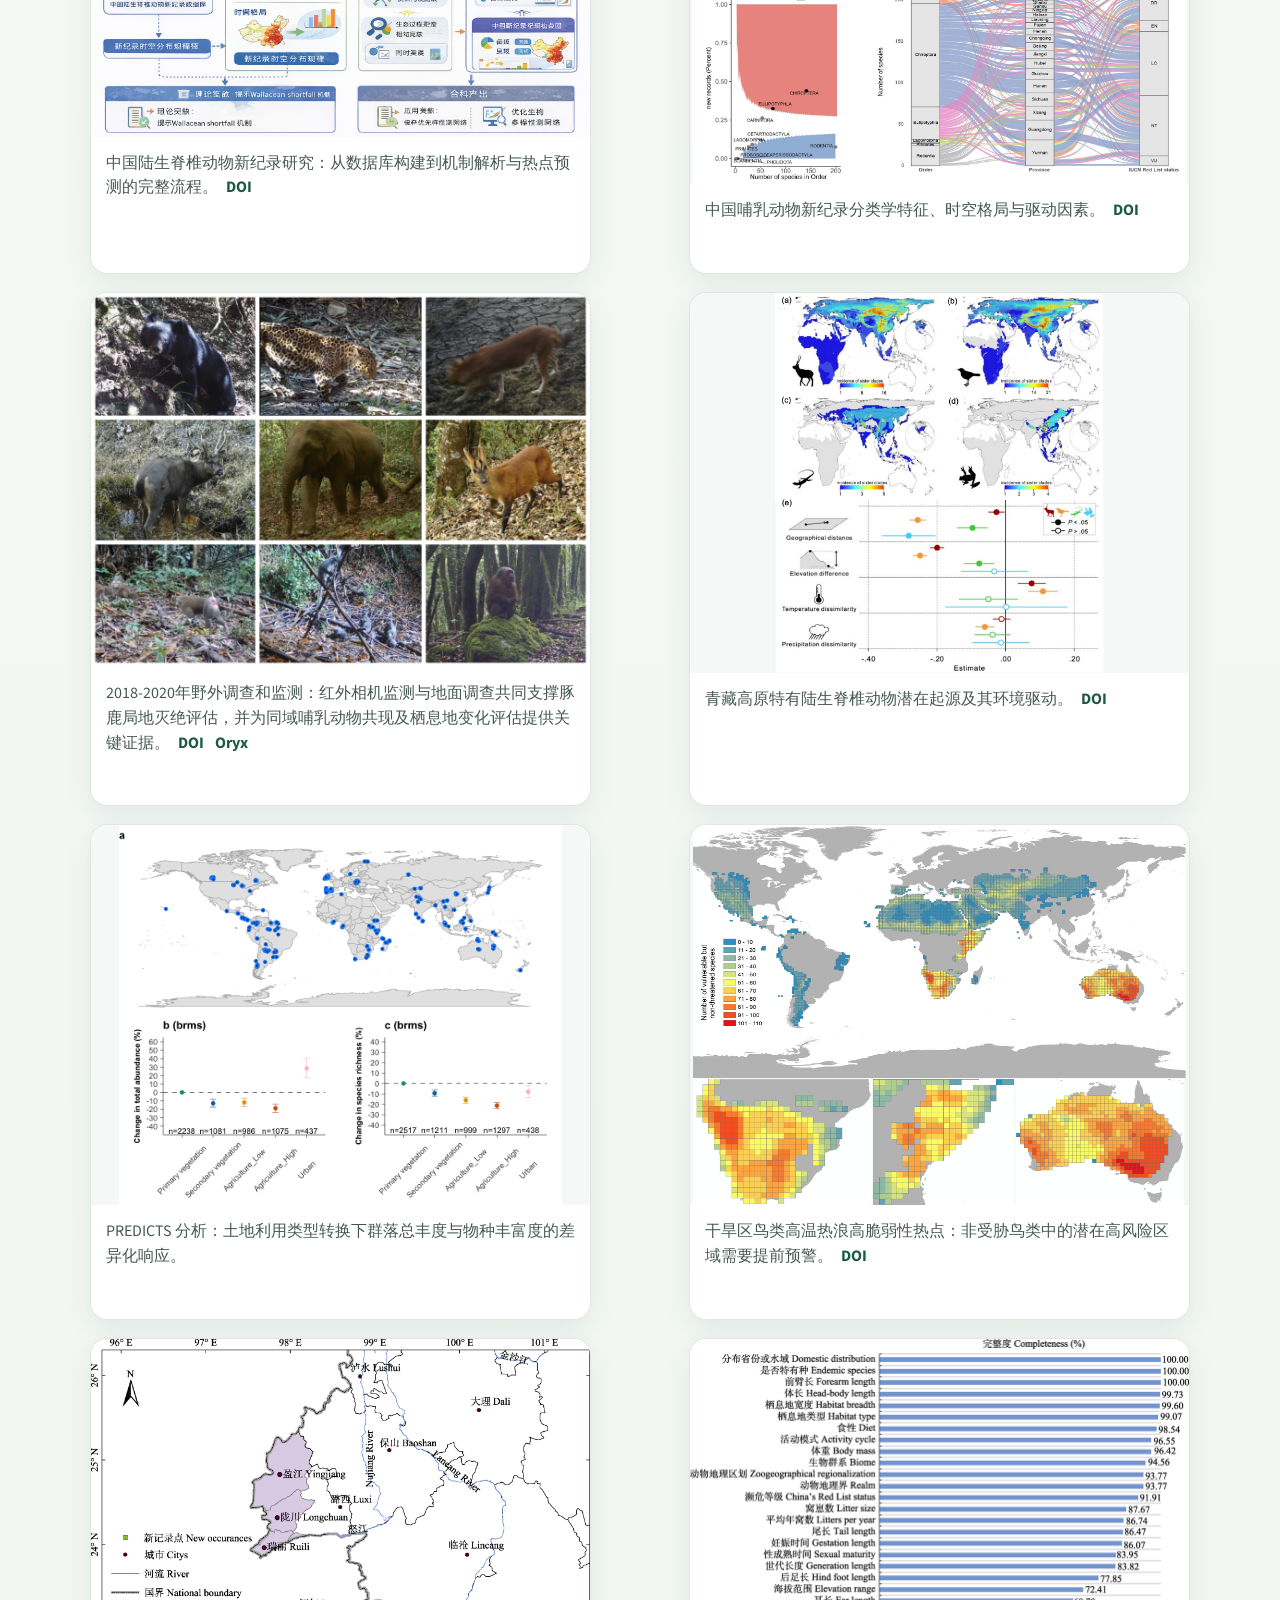
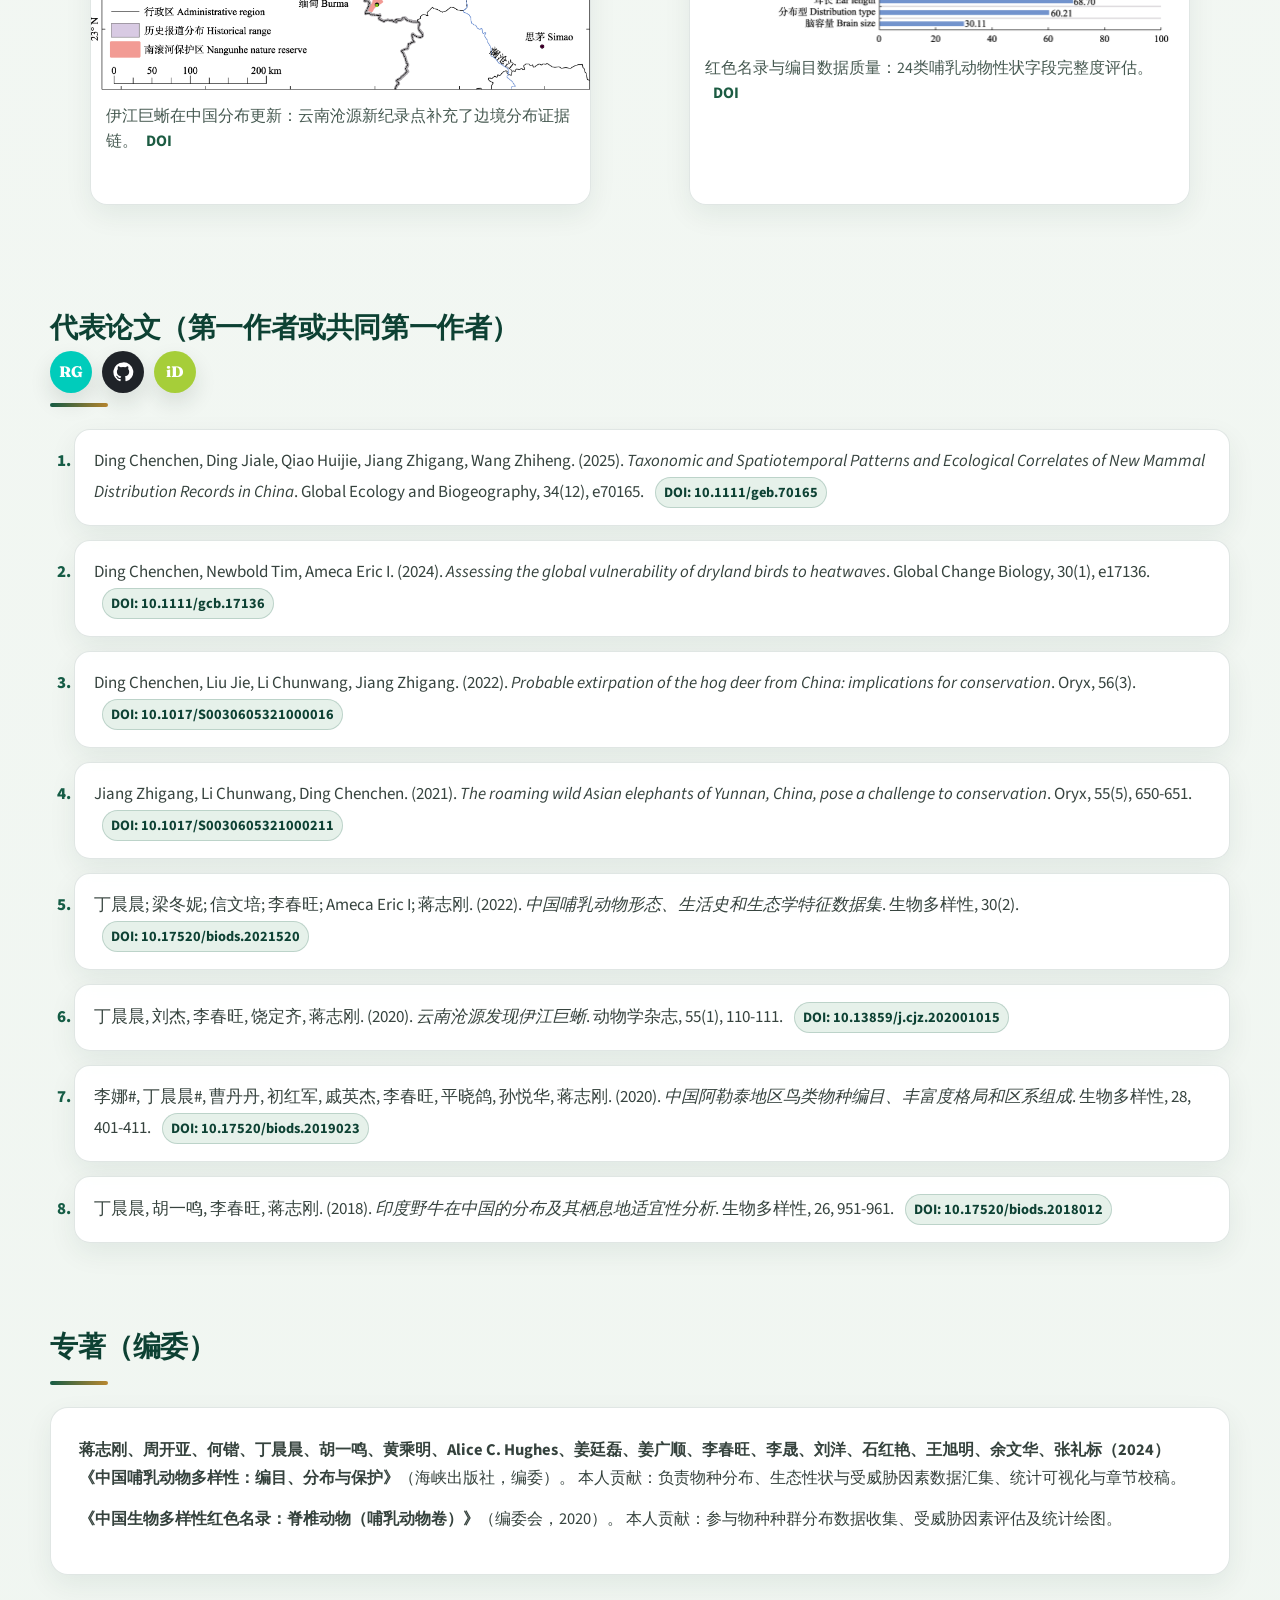
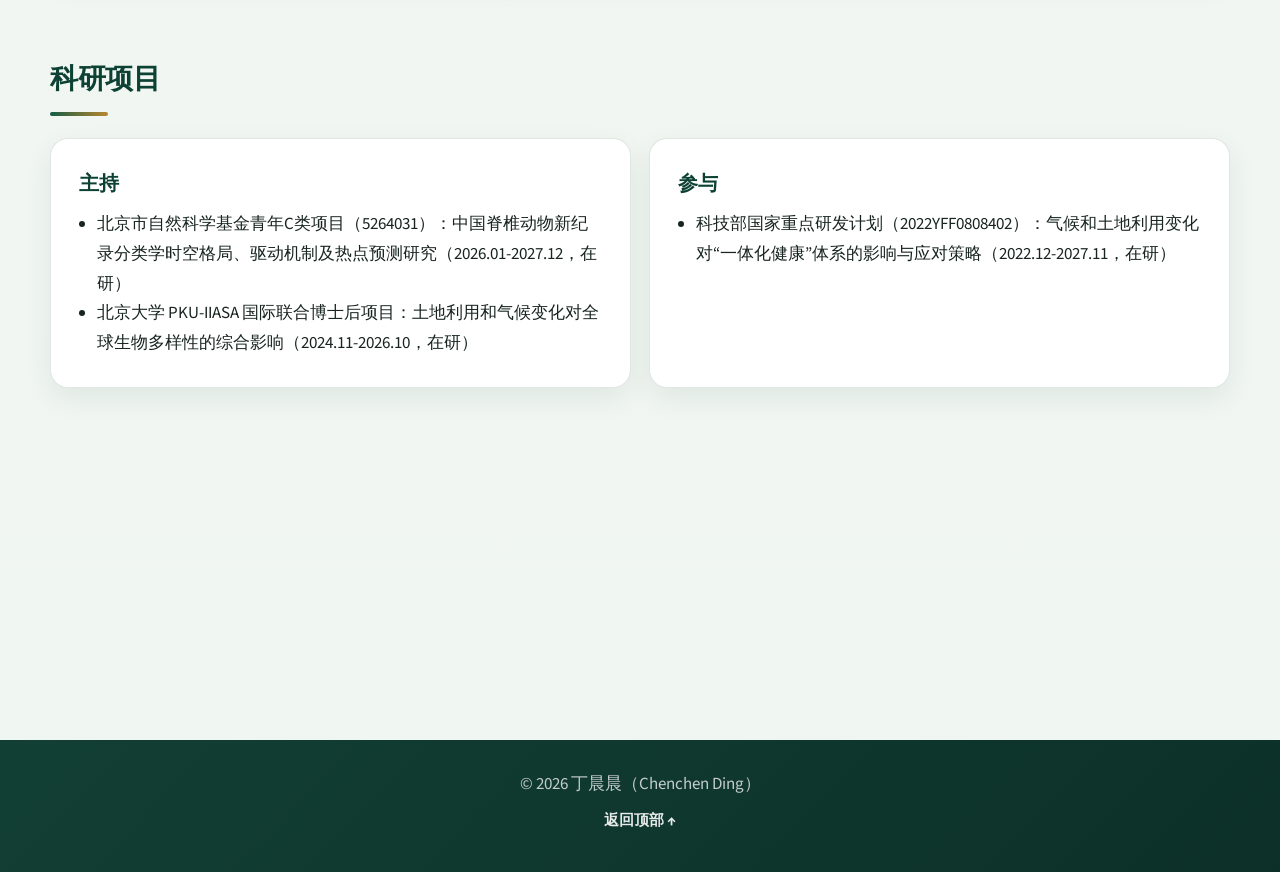
==== commit 64e376b3: "Refresh academic website design" ====
--- a/index.html
+++ b/index.html
@@ -7,6 +7,7 @@
   <meta name="description" content="丁晨晨（Chenchen Ding, PhD），PKU-IIASA联合博士后。研究方向包括保护生物学、全球变化生物学、生物地理学、物种分布、生物多样性变化与保护规划。" />
   <meta name="author" content="Chenchen Ding" />
   <meta name="robots" content="index,follow,max-image-preview:large" />
+  <meta name="theme-color" content="#123f34" />
   <link rel="canonical" href="https://dingchenchen6.github.io/chenchen-ding/" />
   <meta property="og:type" content="website" />
   <meta property="og:site_name" content="Chenchen Ding" />
@@ -20,6 +21,7 @@
   <meta name="twitter:image" content="https://dingchenchen6.github.io/chenchen-ding/assets/images/profile.jpg" />
   <link rel="preconnect" href="https://fonts.googleapis.com" />
   <link rel="preconnect" href="https://fonts.gstatic.com" crossorigin />
+  <link rel="preload" as="image" href="assets/images/bg/bend-biodiversity-curve.jpg" fetchpriority="high" />
   <link href="https://fonts.googleapis.com/css2?family=Fraunces:opsz,wght@9..144,500;9..144,700&family=Source+Sans+3:wght@400;500;600;700&display=swap" rel="stylesheet" />
   <link rel="stylesheet" href="style.css" />
   <script type="application/ld+json">
@@ -110,8 +112,7 @@
   </script>
 </head>
 <body>
-  <div class="bg-orb orb-a"></div>
-  <div class="bg-orb orb-b"></div>
+  <a class="skip-link" href="#main-content">跳至主要内容</a>
 
   <header class="hero" id="top">
     <div class="hero-topbar">
@@ -120,7 +121,7 @@
     </div>
     <div class="container hero-grid">
       <div class="hero-photo-wrap reveal">
-        <img src="assets/images/profile.jpg" alt="丁晨晨个人照片" class="hero-photo" />
+        <img src="assets/images/profile.jpg" alt="丁晨晨个人照片" class="hero-photo" fetchpriority="high" />
       </div>
       <div class="hero-main reveal">
         <p class="eyebrow">Academic Profile | Conservation Biology</p>
@@ -163,7 +164,7 @@
     </div>
   </header>
 
-  <nav class="nav">
+  <nav class="nav" aria-label="页面导航">
     <a href="#about">个人简介</a>
     <a href="#education">教育背景</a>
     <a href="#experience">研究经历</a>
@@ -172,12 +173,10 @@
     <a href="#papers">代表论文</a>
     <a href="#books">专著（编委）</a>
     <a href="#projects">科研项目</a>
-    <a href="#awards">奖项</a>
     <a href="#skills">技能</a>
-    <a href="#watch">每日文献</a>
   </nav>
 
-  <main class="container">
+  <main class="container" id="main-content">
     <section id="about" class="section reveal">
       <h2>个人简介</h2>
       <p>
@@ -425,18 +424,6 @@
       </div>
     </section>
 
-    <section id="awards" class="section reveal">
-      <h2>奖项</h2>
-      <div class="card">
-        <ul>
-          <li>北京师范大学优秀博士论文（2024）</li>
-          <li>国家奖学金（2023-2024）</li>
-          <li>中国科学院大学优秀硕士论文（2019）</li>
-          <li>中国科学院大学优秀毕业生（2019）</li>
-        </ul>
-      </div>
-    </section>
-
     <section id="skills" class="section reveal">
       <h2>专业技能</h2>
       <div class="skills">
@@ -450,34 +437,13 @@
       </div>
     </section>
 
-    <section id="watch" class="section reveal">
-      <h2>每日文献推送</h2>
-      <div class="card watch-intro-card">
-        <p class="watch-intro">
-          根据研究方向、代表性论文主题与当前关注领域，每日更新相关论文，并按相关度与发表时间综合排序。
-        </p>
-        <div class="watch-meta-row">
-          <span class="watch-badge">按相关度与时间排序</span>
-          <span class="watch-updated" data-watch-updated>正在读取最新更新...</span>
-        </div>
-        <div class="watch-controls" aria-label="Research watch controls">
-          <div class="watch-sort" data-watch-sort-group></div>
-          <div class="watch-filters" data-watch-filter-group></div>
-        </div>
-      </div>
-      <div id="watchGrid" class="watch-grid" aria-live="polite">
-        <article class="watch-card watch-card-placeholder">
-          <p>正在准备今日推荐文献...</p>
-        </article>
-      </div>
-    </section>
   </main>
 
   <footer class="footer">
     <p>© 2026 丁晨晨（Chenchen Ding）</p>
+    <a href="#top">返回顶部 ↑</a>
   </footer>
 
   <script src="lang.js"></script>
-  <script src="research-watch.js"></script>
 </body>
 </html>
--- a/style.css
+++ b/style.css
@@ -1,12 +1,15 @@
 :root {
-  --bg: #f7f6f2;
-  --ink: #1f2724;
-  --sub: #55615b;
-  --brand: #1f6a4b;
-  --brand-2: #d09a32;
-  --card: #ffffff;
-  --line: rgba(31, 39, 36, 0.12);
-  --shadow: 0 12px 34px rgba(24, 40, 32, 0.12);
+  --bg: #f2f6f2;
+  --ink: #17241f;
+  --sub: #53635c;
+  --brand: #155c45;
+  --brand-deep: #0d4133;
+  --brand-soft: #e6f1ea;
+  --brand-2: #b9872f;
+  --card: rgba(255, 255, 255, 0.94);
+  --line: rgba(20, 65, 51, 0.14);
+  --shadow: 0 18px 48px rgba(17, 51, 41, 0.11);
+  --shadow-soft: 0 10px 28px rgba(17, 51, 41, 0.07);
 }
 
 * {
@@ -17,6 +20,11 @@
 body {
   margin: 0;
   padding: 0;
+}
+
+html {
+  scroll-behavior: smooth;
+  scroll-padding-top: 78px;
 }
 
 body {
@@ -24,7 +32,9 @@
   font-size: 17px;
   color: var(--ink);
   line-height: 1.75;
-  background: linear-gradient(180deg, #fbfaf7 0%, var(--bg) 42%, #f2f5f0 100%);
+  background:
+    linear-gradient(180deg, rgba(249, 251, 248, 0.92), rgba(239, 245, 240, 0.96)),
+    url("assets/images/bg/bend-biodiversity-curve.jpg") center top / cover fixed;
 }
 
 body::before {
@@ -33,12 +43,9 @@
   inset: 0;
   z-index: -2;
   pointer-events: none;
-  background-image: url("assets/images/bg/bg-ipbes-kmgbf-sdg-composite.png");
-  background-size: cover;
-  background-repeat: no-repeat;
-  background-position: center center;
-  opacity: 0.14;
-  filter: saturate(0.9) contrast(1.01);
+  background:
+    radial-gradient(circle at 12% 18%, rgba(185, 135, 47, 0.08), transparent 34%),
+    radial-gradient(circle at 88% 72%, rgba(21, 92, 69, 0.11), transparent 35%);
 }
 
 img {
@@ -476,227 +483,6 @@
   box-shadow: 0 6px 18px rgba(31, 39, 36, 0.05);
 }
 
-.watch-intro-card {
-  margin-bottom: 18px;
-}
-
-.watch-intro {
-  margin: 0 0 14px;
-  color: #34413c;
-}
-
-.watch-meta-row {
-  display: flex;
-  flex-wrap: wrap;
-  gap: 12px;
-  align-items: center;
-}
-
-.watch-controls {
-  display: grid;
-  gap: 14px;
-  margin-top: 16px;
-}
-
-.watch-sort,
-.watch-filters {
-  display: flex;
-  flex-wrap: wrap;
-  gap: 10px;
-}
-
-.watch-badge,
-.watch-updated {
-  display: inline-flex;
-  align-items: center;
-  min-height: 34px;
-  padding: 7px 12px;
-  border-radius: 999px;
-  font-size: 0.92rem;
-  font-weight: 600;
-}
-
-.watch-badge {
-  background: #eef7f1;
-  border: 1px solid #c8dfd2;
-  color: #1b5d42;
-}
-
-.watch-updated {
-  background: #fbf4e3;
-  border: 1px solid #ead8a8;
-  color: #775614;
-}
-
-.watch-grid {
-  display: grid;
-  grid-template-columns: repeat(2, minmax(0, 1fr));
-  gap: 18px;
-}
-
-.watch-card {
-  background: linear-gradient(180deg, rgba(255, 255, 255, 0.98), rgba(249, 250, 246, 0.98));
-  border: 1px solid rgba(31, 39, 36, 0.12);
-  border-radius: 22px;
-  padding: 20px;
-  box-shadow: var(--shadow);
-}
-
-.watch-card-placeholder {
-  grid-column: 1 / -1;
-  text-align: center;
-  color: var(--sub);
-}
-
-.watch-card-head {
-  display: flex;
-  flex-wrap: wrap;
-  gap: 10px;
-  align-items: center;
-  justify-content: space-between;
-  margin-bottom: 10px;
-}
-
-.watch-rank {
-  display: inline-flex;
-  align-items: center;
-  justify-content: center;
-  min-width: 38px;
-  height: 38px;
-  border-radius: 50%;
-  background: linear-gradient(135deg, #1f6a4b, #2d8360);
-  color: #fff;
-  font-weight: 800;
-}
-
-.watch-date {
-  color: #6b7a74;
-  font-size: 0.92rem;
-  font-weight: 600;
-}
-
-.watch-card h3 {
-  margin: 0 0 10px;
-  font-family: "Fraunces", "Source Serif 4", serif;
-  font-size: 1.18rem;
-  line-height: 1.3;
-}
-
-.watch-card h3 a {
-  color: var(--ink);
-  text-decoration: none;
-}
-
-.watch-card h3 a:hover {
-  color: var(--brand);
-}
-
-.watch-journal,
-.watch-authors,
-.watch-abstract {
-  margin: 0;
-  color: #44514b;
-}
-
-.watch-journal {
-  font-weight: 700;
-}
-
-.watch-authors {
-  margin-top: 4px;
-  font-size: 0.96rem;
-}
-
-.watch-abstract {
-  margin-top: 12px;
-  font-size: 0.98rem;
-}
-
-.watch-tags {
-  display: flex;
-  flex-wrap: wrap;
-  gap: 8px;
-  margin-top: 14px;
-}
-
-.watch-tag {
-  display: inline-flex;
-  align-items: center;
-  padding: 5px 10px;
-  border-radius: 999px;
-  background: #edf5ef;
-  border: 1px solid #d4e5da;
-  color: #28553f;
-  font-size: 0.85rem;
-  font-weight: 700;
-}
-
-.watch-card-actions {
-  display: flex;
-  flex-wrap: wrap;
-  gap: 10px;
-  margin-top: 16px;
-}
-
-.watch-action {
-  display: inline-flex;
-  align-items: center;
-  justify-content: center;
-  min-height: 38px;
-  padding: 8px 14px;
-  border-radius: 999px;
-  text-decoration: none;
-  font-size: 0.92rem;
-  font-weight: 700;
-  transition: transform 0.2s ease, box-shadow 0.2s ease;
-}
-
-.watch-action-primary {
-  background: #1f6a4b;
-  color: #fff;
-  box-shadow: 0 10px 22px rgba(31, 106, 75, 0.2);
-}
-
-.watch-action-secondary {
-  background: #f7f3e7;
-  color: #78591a;
-  border: 1px solid #e5d6ab;
-}
-
-.watch-action:hover {
-  transform: translateY(-1px);
-}
-
-.watch-control-btn {
-  display: inline-flex;
-  align-items: center;
-  justify-content: center;
-  min-height: 36px;
-  padding: 7px 13px;
-  border-radius: 999px;
-  border: 1px solid #d7e5dc;
-  background: rgba(255, 255, 255, 0.9);
-  color: #456057;
-  font: inherit;
-  font-size: 0.92rem;
-  font-weight: 700;
-  cursor: pointer;
-  transition: transform 0.2s ease, color 0.2s ease, border-color 0.2s ease, box-shadow 0.2s ease;
-}
-
-.watch-control-btn:hover {
-  color: #1f6a4b;
-  border-color: #c0d8ca;
-  transform: translateY(-1px);
-}
-
-.watch-control-btn.is-active {
-  background: #1f6a4b;
-  color: #ffffff;
-  border-color: #1f6a4b;
-  box-shadow: 0 10px 22px rgba(31, 106, 75, 0.2);
-}
-
 .timeline {
   margin: 0;
   padding-left: 18px;
@@ -991,10 +777,6 @@
     grid-template-columns: 1fr;
   }
 
-  .watch-grid {
-    grid-template-columns: 1fr;
-  }
-
   .hero-photo-wrap,
   .hero-panda-wrap {
     width: min(290px, 72%);
@@ -1095,3 +877,592 @@
     font-size: 16px;
   }
 }
+
+/* 2026 professional refresh */
+::selection {
+  background: rgba(21, 92, 69, 0.2);
+  color: var(--brand-deep);
+}
+
+a,
+button {
+  -webkit-tap-highlight-color: transparent;
+}
+
+a:focus-visible,
+button:focus-visible {
+  outline: 3px solid rgba(185, 135, 47, 0.65);
+  outline-offset: 3px;
+}
+
+.skip-link {
+  position: fixed;
+  top: 12px;
+  left: 12px;
+  z-index: 200;
+  padding: 10px 14px;
+  border-radius: 10px;
+  background: var(--brand-deep);
+  color: #ffffff;
+  text-decoration: none;
+  transform: translateY(-160%);
+  transition: transform 0.2s ease;
+}
+
+.skip-link:focus {
+  transform: translateY(0);
+}
+
+.container {
+  width: min(1180px, calc(100% - 48px));
+}
+
+.hero {
+  position: relative;
+  isolation: isolate;
+  overflow: hidden;
+  padding: 30px 0 58px;
+  border-bottom: 0;
+  background: linear-gradient(100deg, rgba(234, 241, 237, 0.74), rgba(248, 247, 239, 0.78));
+}
+
+.hero::before {
+  content: "";
+  position: absolute;
+  inset: 0;
+  z-index: -2;
+  background: url("assets/images/bg/bend-biodiversity-curve.jpg") center 58% / cover no-repeat;
+  opacity: 0.3;
+  filter: saturate(0.8) contrast(0.92);
+}
+
+.hero::after {
+  content: "";
+  position: absolute;
+  inset: 0;
+  z-index: -1;
+  background:
+    linear-gradient(90deg, rgba(240, 246, 242, 0.8), rgba(250, 248, 240, 0.56)),
+    linear-gradient(180deg, rgba(255, 255, 255, 0.1), rgba(233, 241, 235, 0.58));
+}
+
+.hero-topbar {
+  width: min(1180px, calc(100% - 48px));
+  margin: 0 auto 22px;
+  padding: 0;
+  align-items: center;
+}
+
+.hero-corner-logo {
+  padding: 8px 12px;
+  border: 1px solid rgba(255, 255, 255, 0.7);
+  border-radius: 12px;
+  background: rgba(255, 255, 255, 0.78);
+  box-shadow: 0 8px 24px rgba(17, 51, 41, 0.07);
+  backdrop-filter: blur(10px);
+}
+
+.hero-logo-pku {
+  height: 50px;
+}
+
+.hero-logo-iiasa {
+  height: 54px;
+}
+
+.hero-grid {
+  grid-template-columns: 218px minmax(0, 1fr) 190px;
+  gap: 30px;
+}
+
+.hero-main {
+  padding: clamp(24px, 4vw, 42px);
+  border: 1px solid rgba(255, 255, 255, 0.72);
+  border-radius: 24px;
+  background: rgba(252, 253, 250, 0.86);
+  box-shadow: 0 24px 64px rgba(17, 51, 41, 0.14);
+  backdrop-filter: blur(18px);
+}
+
+.hero-photo-wrap,
+.hero-panda-wrap {
+  padding: 9px;
+  border-color: rgba(255, 255, 255, 0.8);
+  border-radius: 22px;
+  background: rgba(255, 255, 255, 0.82);
+  box-shadow: 0 20px 54px rgba(17, 51, 41, 0.16);
+  backdrop-filter: blur(14px);
+}
+
+.hero-photo,
+.hero-panda {
+  border-radius: 15px;
+}
+
+.hero h1 {
+  color: var(--brand-deep);
+  letter-spacing: -0.025em;
+}
+
+.hero h1 > span:not(.hero-name-row) {
+  color: #52655d;
+}
+
+.eyebrow {
+  color: var(--brand);
+  letter-spacing: 0.14em;
+}
+
+.lead {
+  color: #253d34;
+}
+
+.hero-summary {
+  max-width: 680px;
+  color: #3e534b;
+}
+
+.chips span {
+  border-color: rgba(21, 92, 69, 0.2);
+  background: rgba(229, 241, 234, 0.82);
+  color: var(--brand-deep);
+}
+
+.lang-switch,
+.contacts a,
+.hero-profiles a,
+.hero-inline-link {
+  border-color: rgba(21, 92, 69, 0.18);
+  background: rgba(255, 255, 255, 0.82);
+}
+
+.nav {
+  padding: 10px 20px;
+  gap: 4px;
+  background: rgba(249, 251, 248, 0.9);
+  border-color: rgba(20, 65, 51, 0.13);
+  box-shadow: 0 8px 28px rgba(17, 51, 41, 0.07);
+  backdrop-filter: blur(16px) saturate(1.2);
+}
+
+.nav a {
+  position: relative;
+  padding: 8px 12px;
+  color: #40554d;
+  font-size: 0.94rem;
+  transition: color 0.2s ease, background-color 0.2s ease;
+}
+
+.nav a:hover,
+.nav a.is-active {
+  background: var(--brand-soft);
+  color: var(--brand-deep);
+}
+
+.nav a.is-active::after {
+  content: "";
+  position: absolute;
+  left: 28%;
+  right: 28%;
+  bottom: 3px;
+  height: 2px;
+  border-radius: 999px;
+  background: var(--brand-2);
+}
+
+#main-content {
+  position: relative;
+}
+
+.section {
+  scroll-margin-top: 74px;
+  padding: 70px 0 8px;
+}
+
+.section h2 {
+  margin-bottom: 22px;
+  color: var(--brand-deep);
+  letter-spacing: -0.015em;
+}
+
+.section h2::after {
+  width: 58px;
+  height: 4px;
+  margin-top: 10px;
+}
+
+.section > p,
+.card,
+.panel,
+.pub-list li,
+.exp-card,
+.atlas-item {
+  border-color: rgba(20, 65, 51, 0.13);
+  background: var(--card);
+  box-shadow: var(--shadow-soft);
+  backdrop-filter: blur(8px);
+}
+
+.section > p {
+  margin: 0;
+  padding: clamp(22px, 3vw, 32px);
+  border: 1px solid rgba(20, 65, 51, 0.13);
+  border-radius: 18px;
+  font-size: 1.06rem;
+}
+
+.card,
+.panel {
+  border-radius: 18px;
+  padding: clamp(20px, 3vw, 28px);
+}
+
+.timeline {
+  display: grid;
+  gap: 12px;
+  padding-left: 0;
+  border-left: 0;
+}
+
+.timeline li {
+  position: relative;
+  margin: 0;
+  padding: 17px 20px 17px 44px;
+  border: 1px solid rgba(20, 65, 51, 0.12);
+  border-radius: 15px;
+  background: rgba(255, 255, 255, 0.9);
+  box-shadow: 0 8px 24px rgba(17, 51, 41, 0.05);
+}
+
+.timeline li::before {
+  content: "";
+  position: absolute;
+  top: 23px;
+  left: 20px;
+  width: 10px;
+  height: 10px;
+  border: 3px solid #d9e9df;
+  border-radius: 50%;
+  background: var(--brand);
+}
+
+.timeline span {
+  color: var(--brand);
+}
+
+.experience-grid {
+  gap: 24px;
+}
+
+.exp-card {
+  border-radius: 18px;
+  transition: transform 0.25s ease, box-shadow 0.25s ease;
+}
+
+.exp-card:hover {
+  transform: translateY(-4px);
+  box-shadow: var(--shadow);
+}
+
+.exp-card-media {
+  background: linear-gradient(145deg, rgba(247, 251, 248, 0.98), rgba(229, 239, 233, 0.94));
+}
+
+.exp-card-copy {
+  padding: 20px 22px 24px;
+}
+
+.exp-card h3,
+.atlas-group h3 {
+  color: var(--brand-deep);
+}
+
+.research-points {
+  display: grid;
+  grid-template-columns: repeat(2, minmax(0, 1fr));
+  gap: 12px 28px;
+  padding: 0;
+  list-style: none;
+}
+
+.research-points li {
+  position: relative;
+  margin: 0;
+  padding-left: 25px;
+}
+
+.research-points li::before {
+  content: "";
+  position: absolute;
+  top: 0.72em;
+  left: 0;
+  width: 12px;
+  height: 2px;
+  background: var(--brand-2);
+}
+
+.atlas-group {
+  margin-bottom: 36px;
+}
+
+.atlas-group h3 {
+  margin-bottom: 14px;
+  font-size: 1.22rem;
+}
+
+.atlas-grid {
+  gap: 18px;
+}
+
+.atlas-item {
+  border-radius: 17px;
+  transition: transform 0.25s ease, box-shadow 0.25s ease;
+}
+
+.atlas-item:hover {
+  transform: translateY(-3px);
+  box-shadow: var(--shadow);
+}
+
+.atlas-item img {
+  transition: transform 0.45s ease;
+}
+
+.atlas-grid-collab .atlas-item:hover img,
+.atlas-grid-photo .atlas-item:hover img {
+  transform: scale(1.025);
+}
+
+.atlas-item figcaption {
+  padding: 14px 15px 16px;
+  color: #465951;
+  line-height: 1.55;
+}
+
+.pub-list {
+  gap: 14px;
+  padding-left: 24px;
+}
+
+.pub-list li {
+  border-radius: 16px;
+  padding: 17px 19px;
+  transition: transform 0.2s ease, box-shadow 0.2s ease;
+}
+
+.pub-list li::marker {
+  color: var(--brand);
+  font-weight: 800;
+}
+
+.pub-list li:hover {
+  transform: translateX(3px);
+  box-shadow: var(--shadow);
+}
+
+.pub-list a {
+  border-color: rgba(21, 92, 69, 0.2);
+  background: var(--brand-soft);
+  color: var(--brand-deep);
+}
+
+.two-col {
+  gap: 18px;
+}
+
+.panel h3 {
+  color: var(--brand-deep);
+}
+
+.skills {
+  gap: 12px;
+}
+
+.skills span {
+  padding: 9px 14px;
+  border-color: rgba(21, 92, 69, 0.18);
+  background: rgba(230, 241, 234, 0.9);
+  color: var(--brand-deep);
+  box-shadow: 0 6px 18px rgba(17, 51, 41, 0.05);
+}
+
+.footer {
+  margin-top: 74px;
+  padding: 30px 24px 36px;
+  border-top: 0;
+  background: linear-gradient(135deg, #123f34, #0c3028);
+  color: rgba(255, 255, 255, 0.75);
+}
+
+.footer p {
+  margin: 0 0 6px;
+}
+
+.footer a {
+  color: rgba(255, 255, 255, 0.9);
+  font-size: 0.92rem;
+  font-weight: 700;
+  text-decoration: none;
+}
+
+.footer a:hover {
+  color: #ffffff;
+  text-decoration: underline;
+}
+
+@media (max-width: 980px) {
+  .hero-grid {
+    grid-template-columns: 190px minmax(0, 1fr);
+    align-items: stretch;
+  }
+
+  .hero-panda-wrap {
+    display: none;
+  }
+
+  .hero-photo-wrap {
+    width: 100%;
+    margin: 0;
+  }
+
+  .hero-photo {
+    height: 100%;
+    min-height: 360px;
+  }
+
+  .two-col {
+    grid-template-columns: 1fr;
+  }
+}
+
+@media (max-width: 760px) {
+  body {
+    background-attachment: scroll;
+  }
+
+  .container,
+  .hero-topbar {
+    width: min(100% - 28px, 1180px);
+  }
+
+  .hero {
+    padding: 18px 0 36px;
+  }
+
+  .hero-topbar {
+    justify-content: space-between;
+    flex-wrap: nowrap;
+    gap: 10px;
+  }
+
+  .hero-corner-logo {
+    padding: 6px 8px;
+  }
+
+  .hero-logo-pku {
+    height: 36px;
+  }
+
+  .hero-logo-iiasa {
+    height: 39px;
+    max-width: 52vw;
+  }
+
+  .hero-grid {
+    grid-template-columns: 1fr;
+    gap: 16px;
+  }
+
+  .hero-photo-wrap {
+    width: min(180px, 58vw);
+    margin: 0 auto;
+  }
+
+  .hero-photo {
+    min-height: 0;
+  }
+
+  .hero-main {
+    padding: 24px 20px;
+    text-align: left;
+  }
+
+  .nav {
+    justify-content: flex-start;
+    padding: 9px 12px;
+    scrollbar-width: none;
+  }
+
+  .nav::-webkit-scrollbar {
+    display: none;
+  }
+
+  .section {
+    padding-top: 54px;
+  }
+
+  .research-points {
+    grid-template-columns: 1fr;
+  }
+
+  .section > p,
+  .card,
+  .panel {
+    padding: 20px;
+  }
+
+  .timeline li {
+    padding: 16px 16px 16px 41px;
+  }
+
+  .timeline span {
+    display: block;
+    margin: 0 0 2px;
+  }
+
+  .pub-list {
+    padding-left: 20px;
+  }
+}
+
+@media (prefers-reduced-motion: reduce) {
+  html {
+    scroll-behavior: auto;
+  }
+
+  *,
+  *::before,
+  *::after {
+    scroll-behavior: auto !important;
+    transition-duration: 0.01ms !important;
+    animation-duration: 0.01ms !important;
+    animation-iteration-count: 1 !important;
+  }
+
+  .reveal {
+    opacity: 1;
+    transform: none;
+  }
+}
+
+@media print {
+  body {
+    background: #ffffff;
+  }
+
+  .nav,
+  .lang-switch,
+  .footer a {
+    display: none;
+  }
+
+  .hero::before,
+  .hero::after {
+    display: none;
+  }
+
+  .reveal {
+    opacity: 1;
+    transform: none;
+  }
+}
